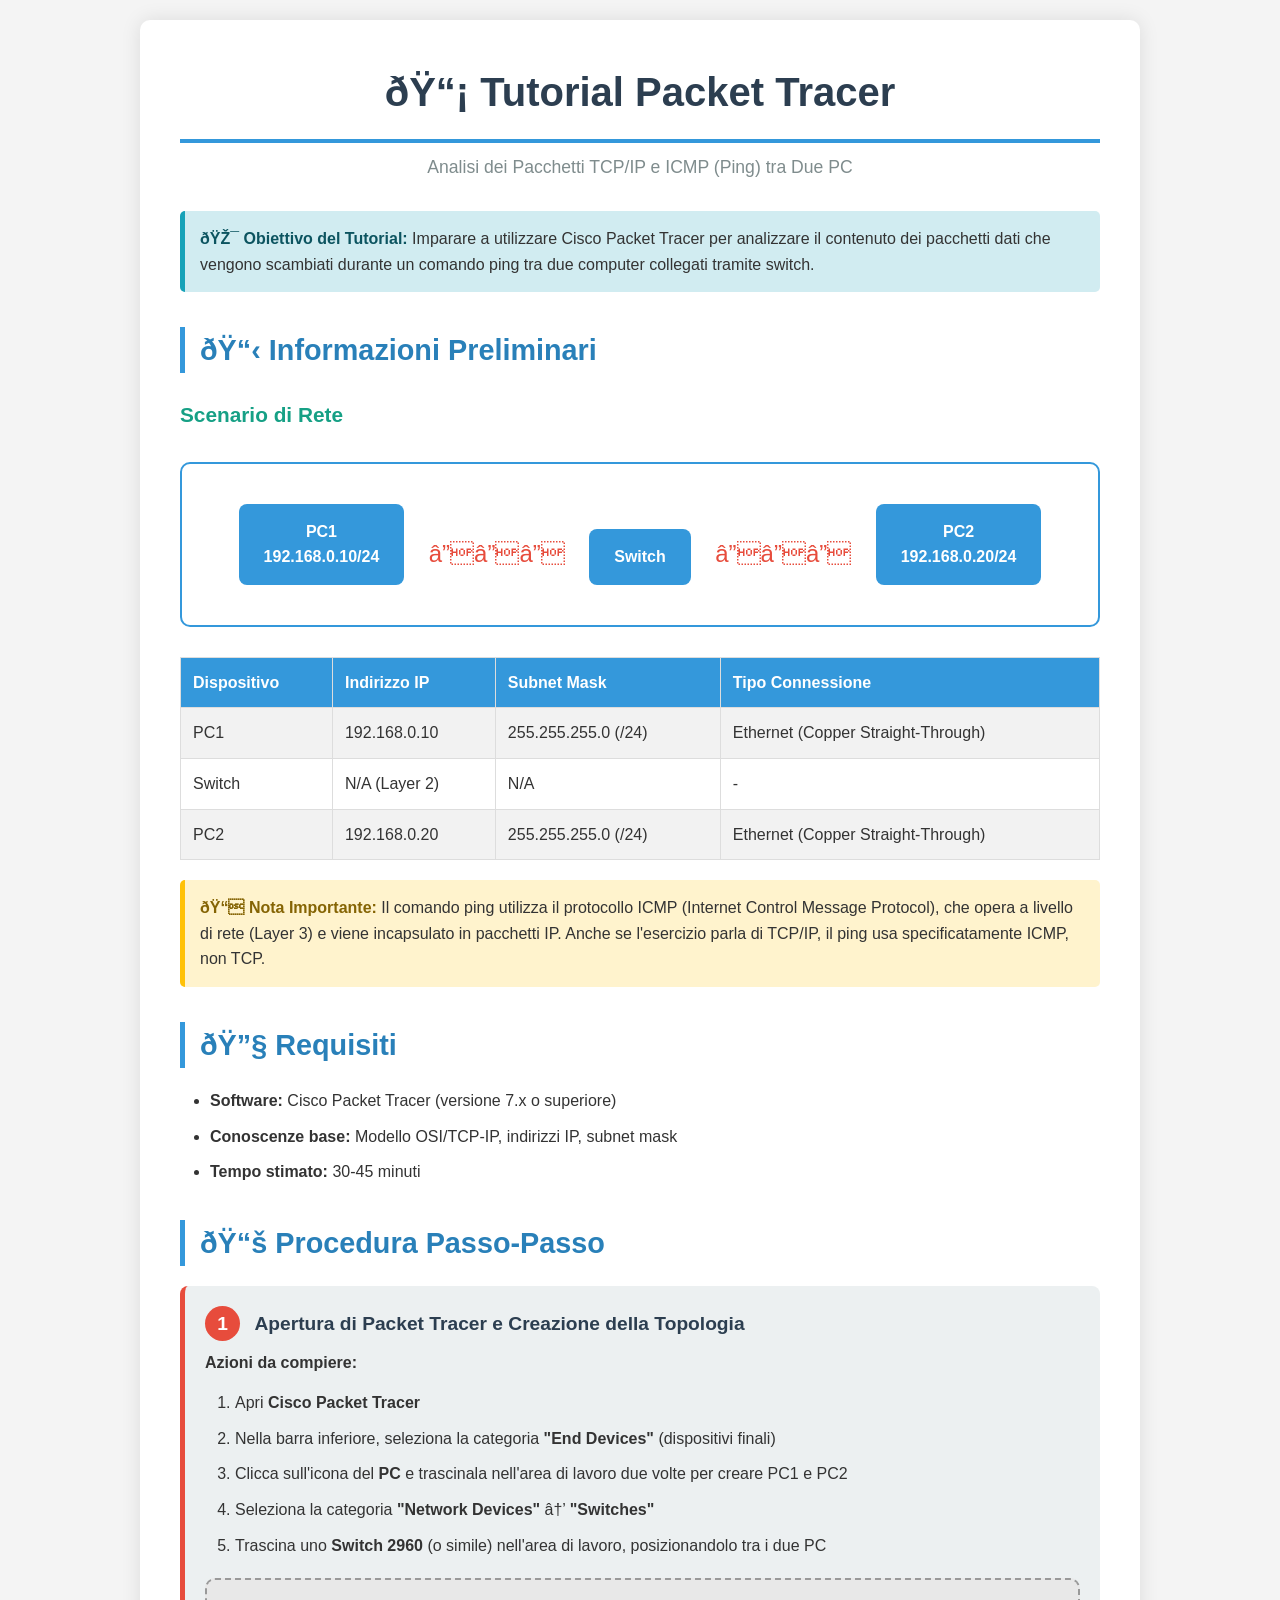
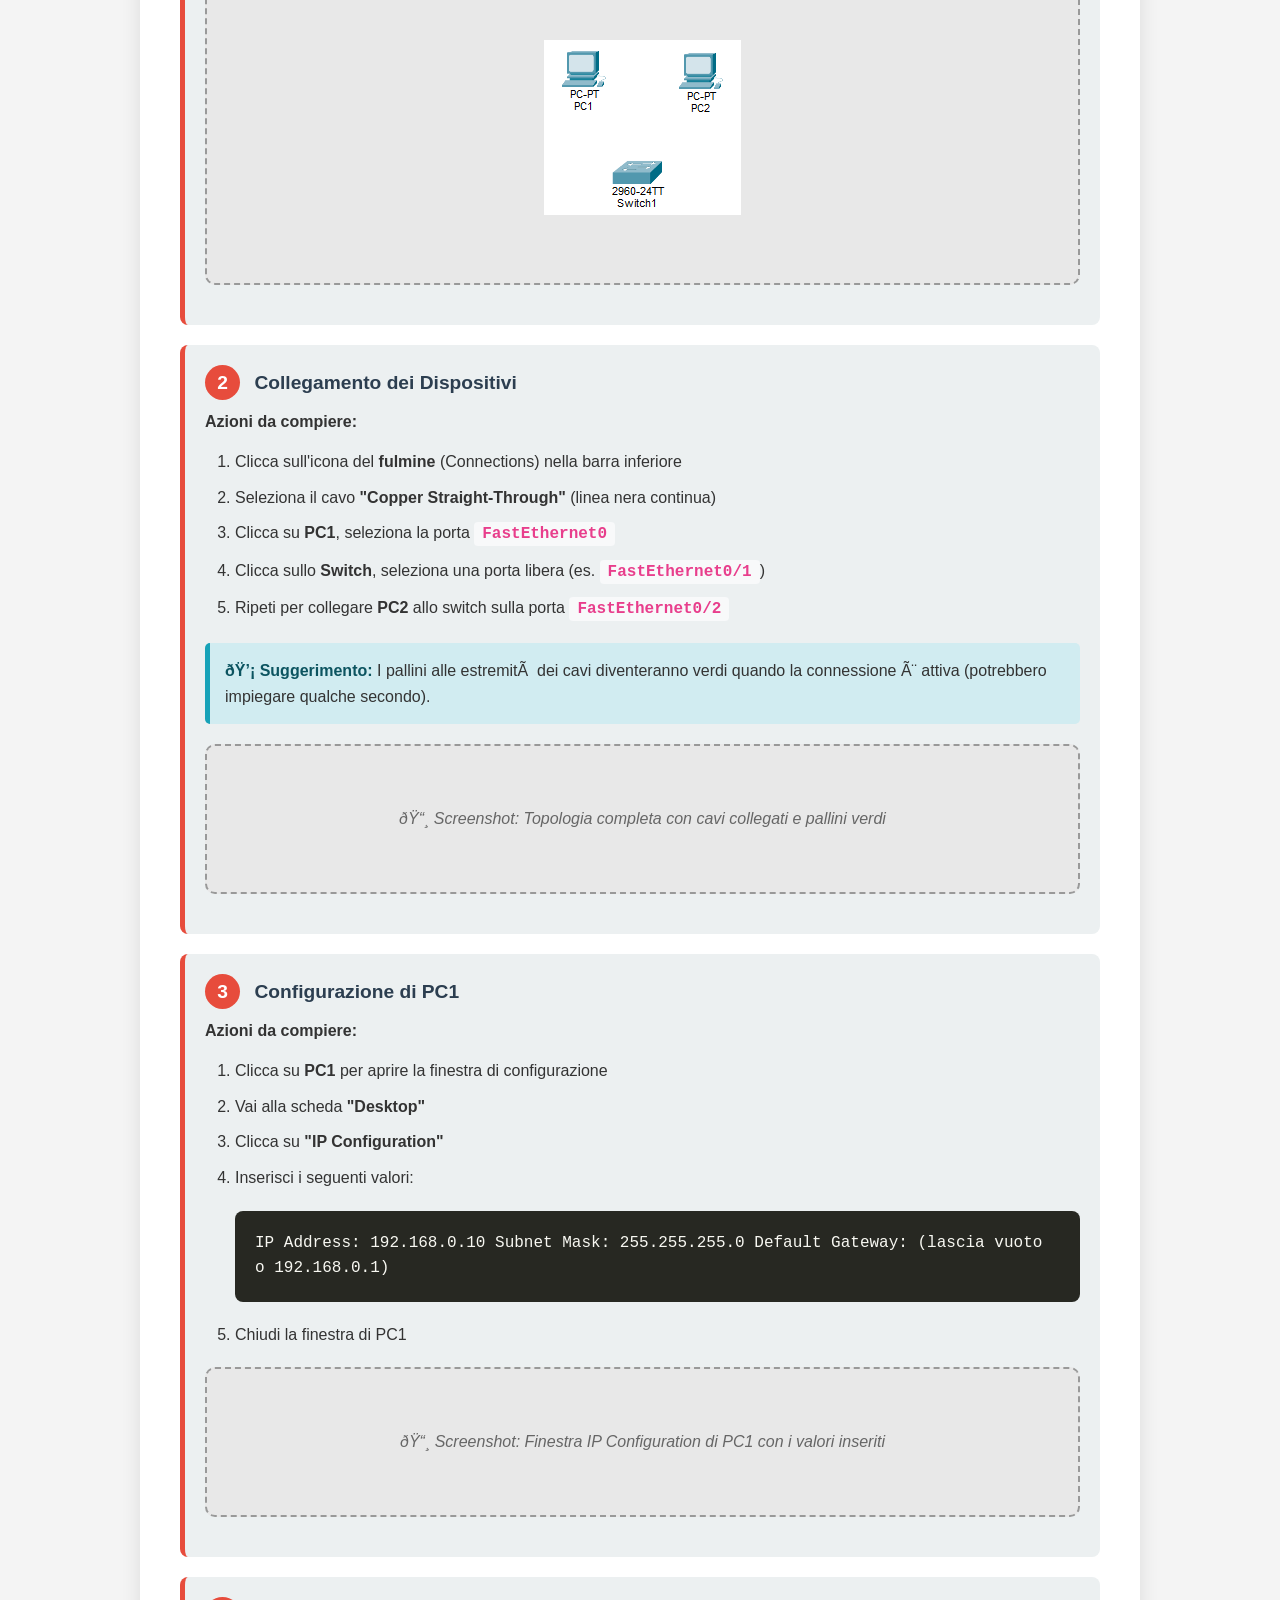
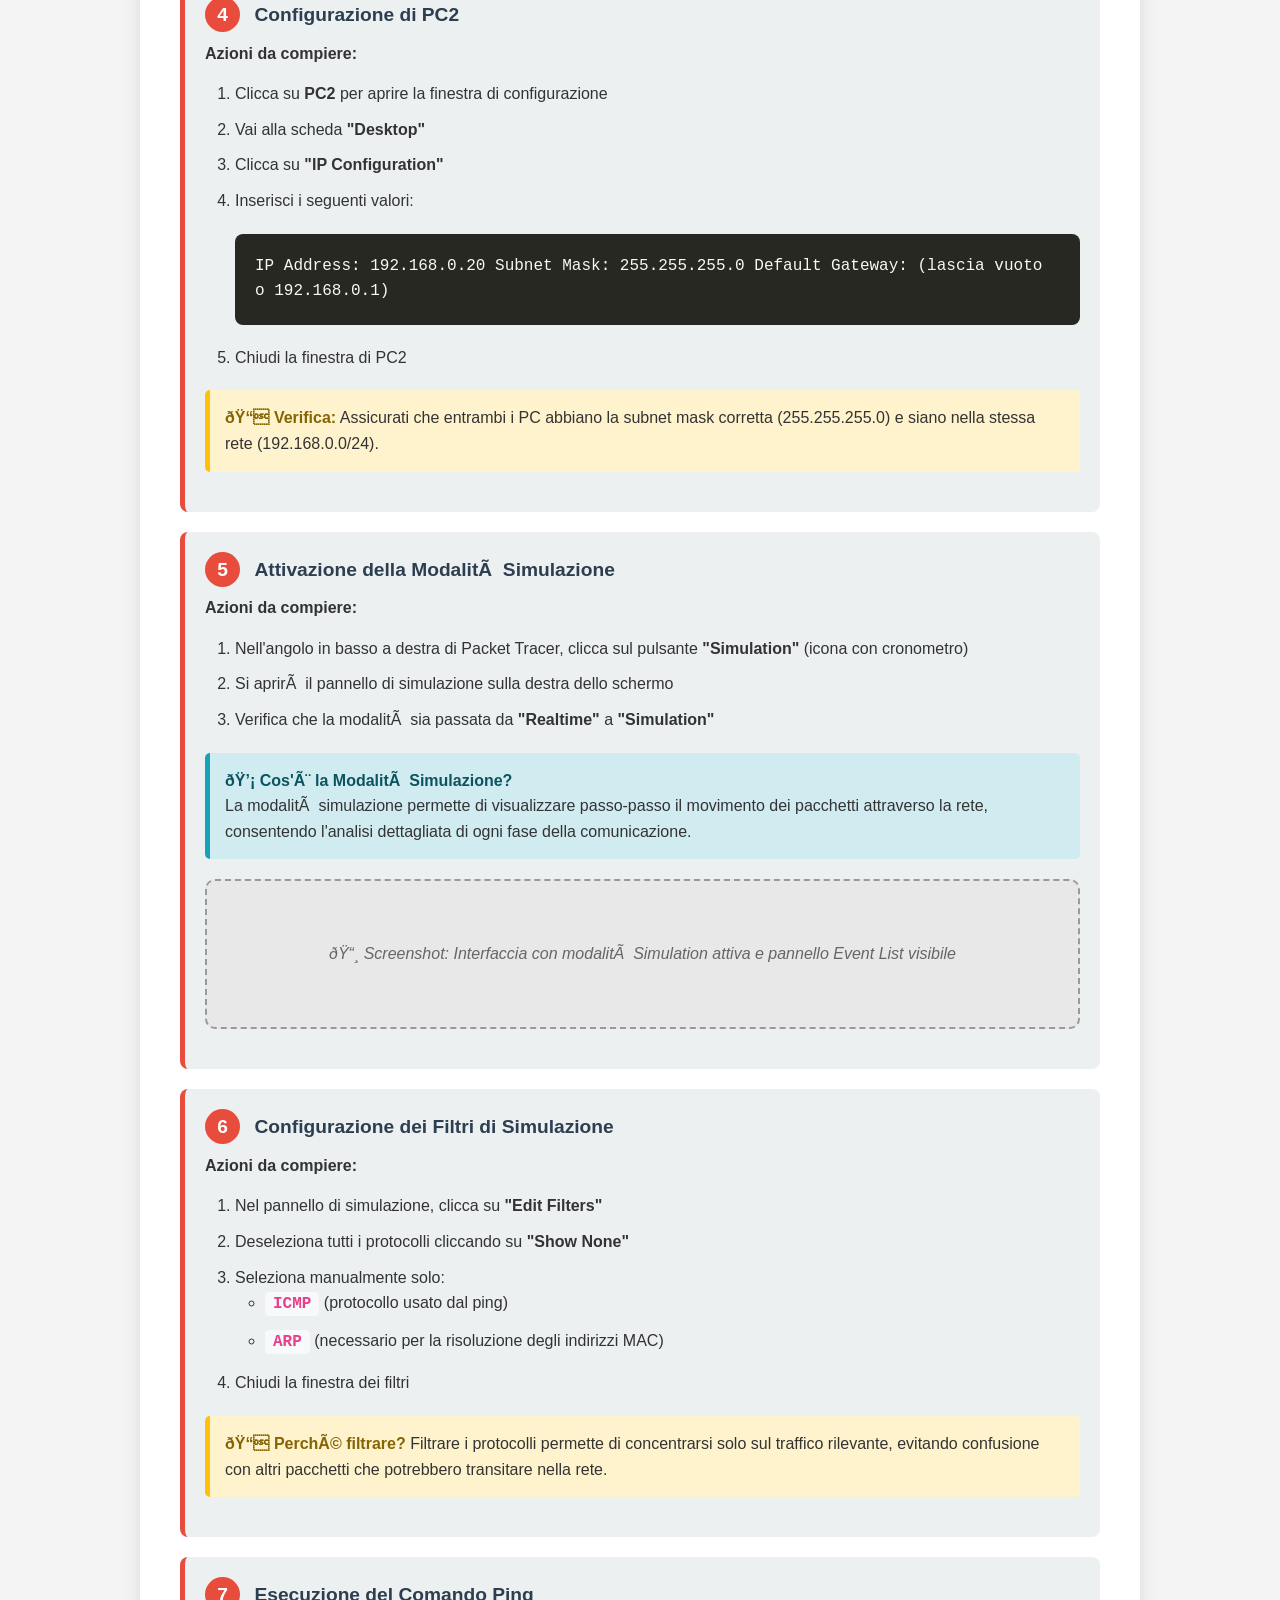
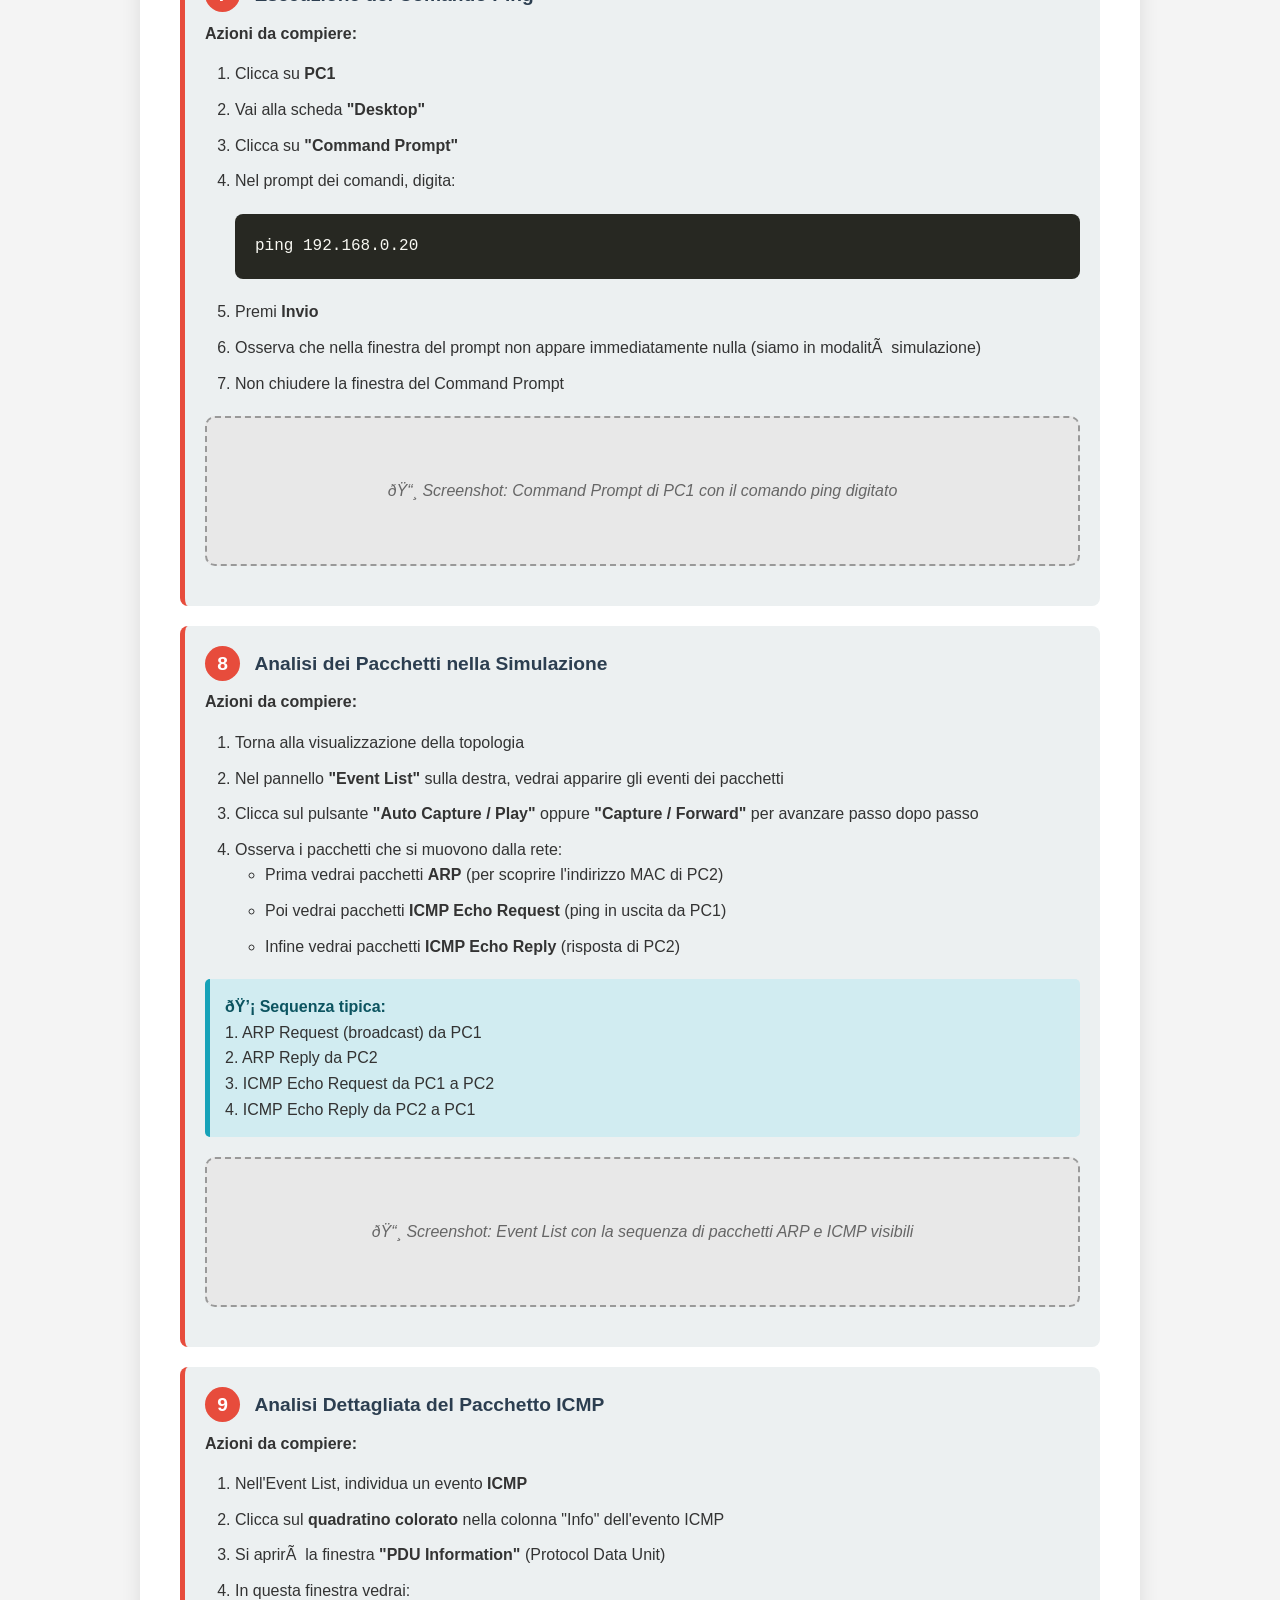
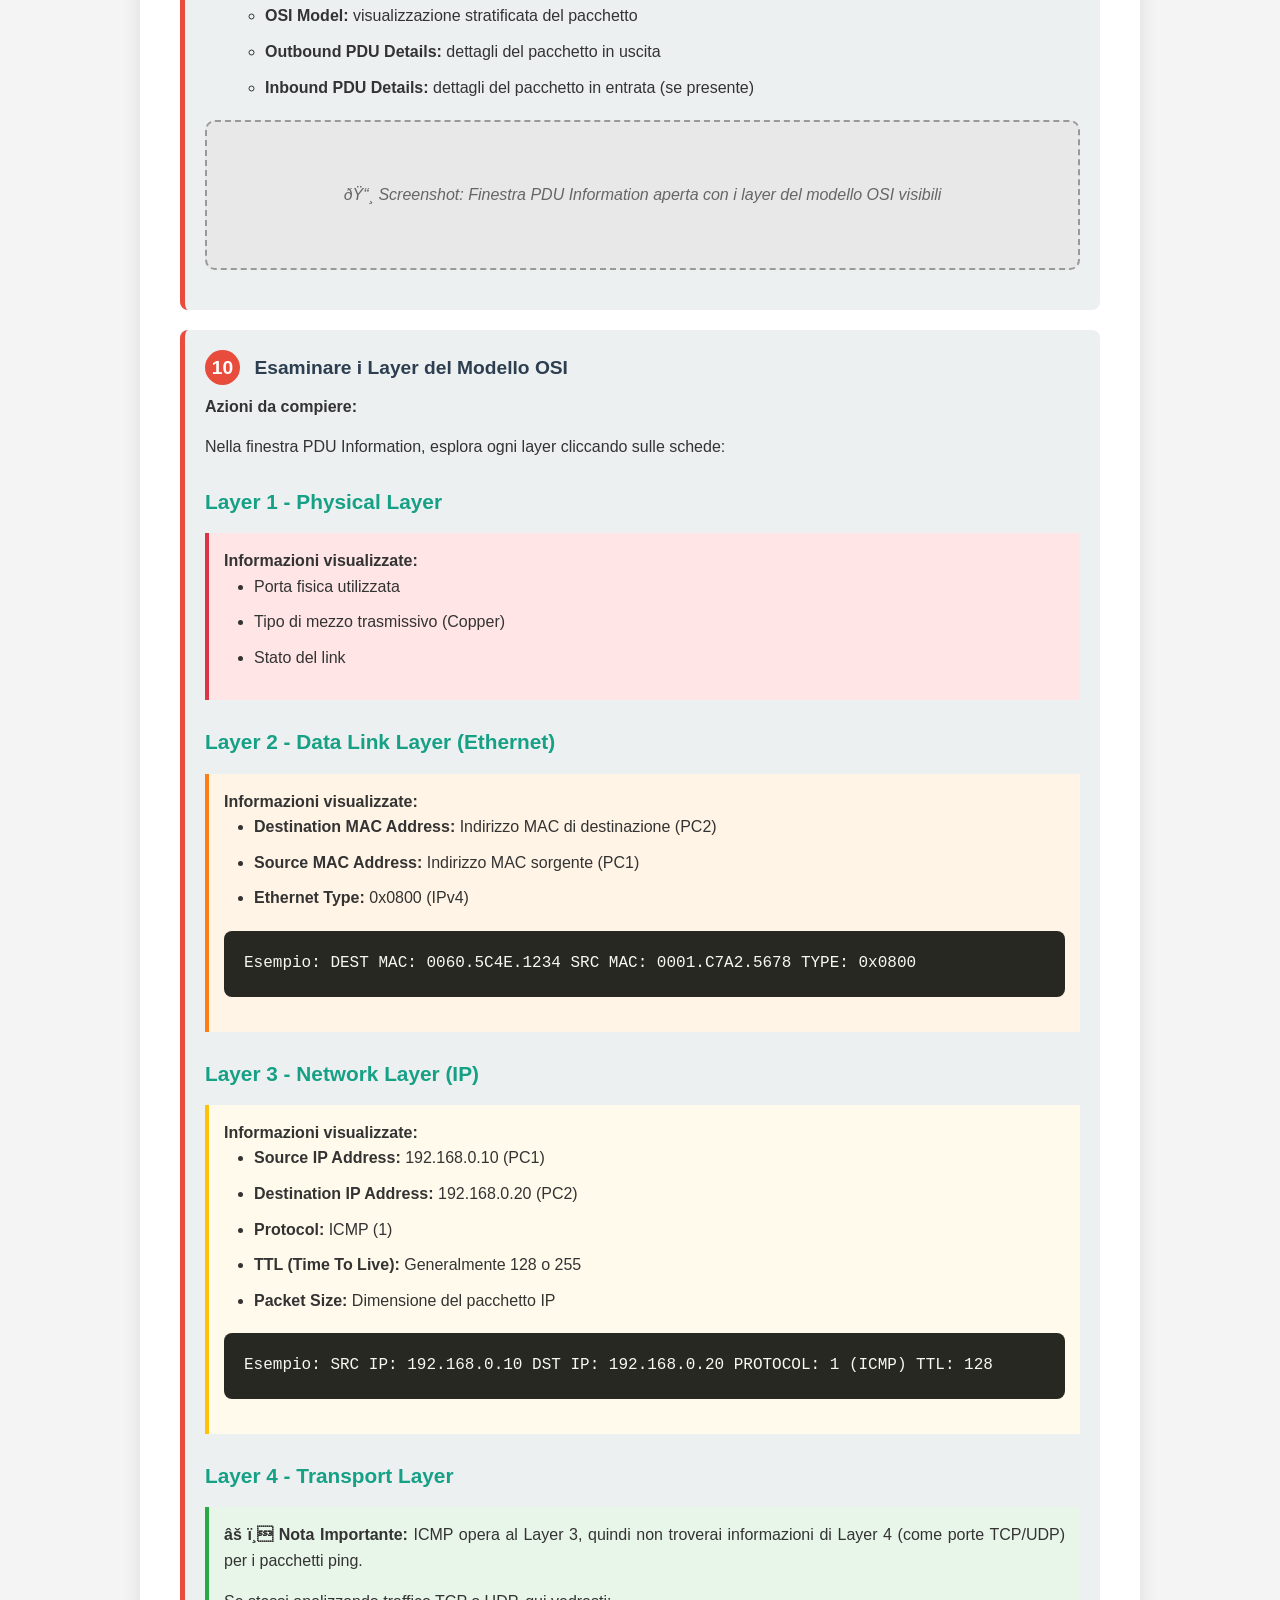
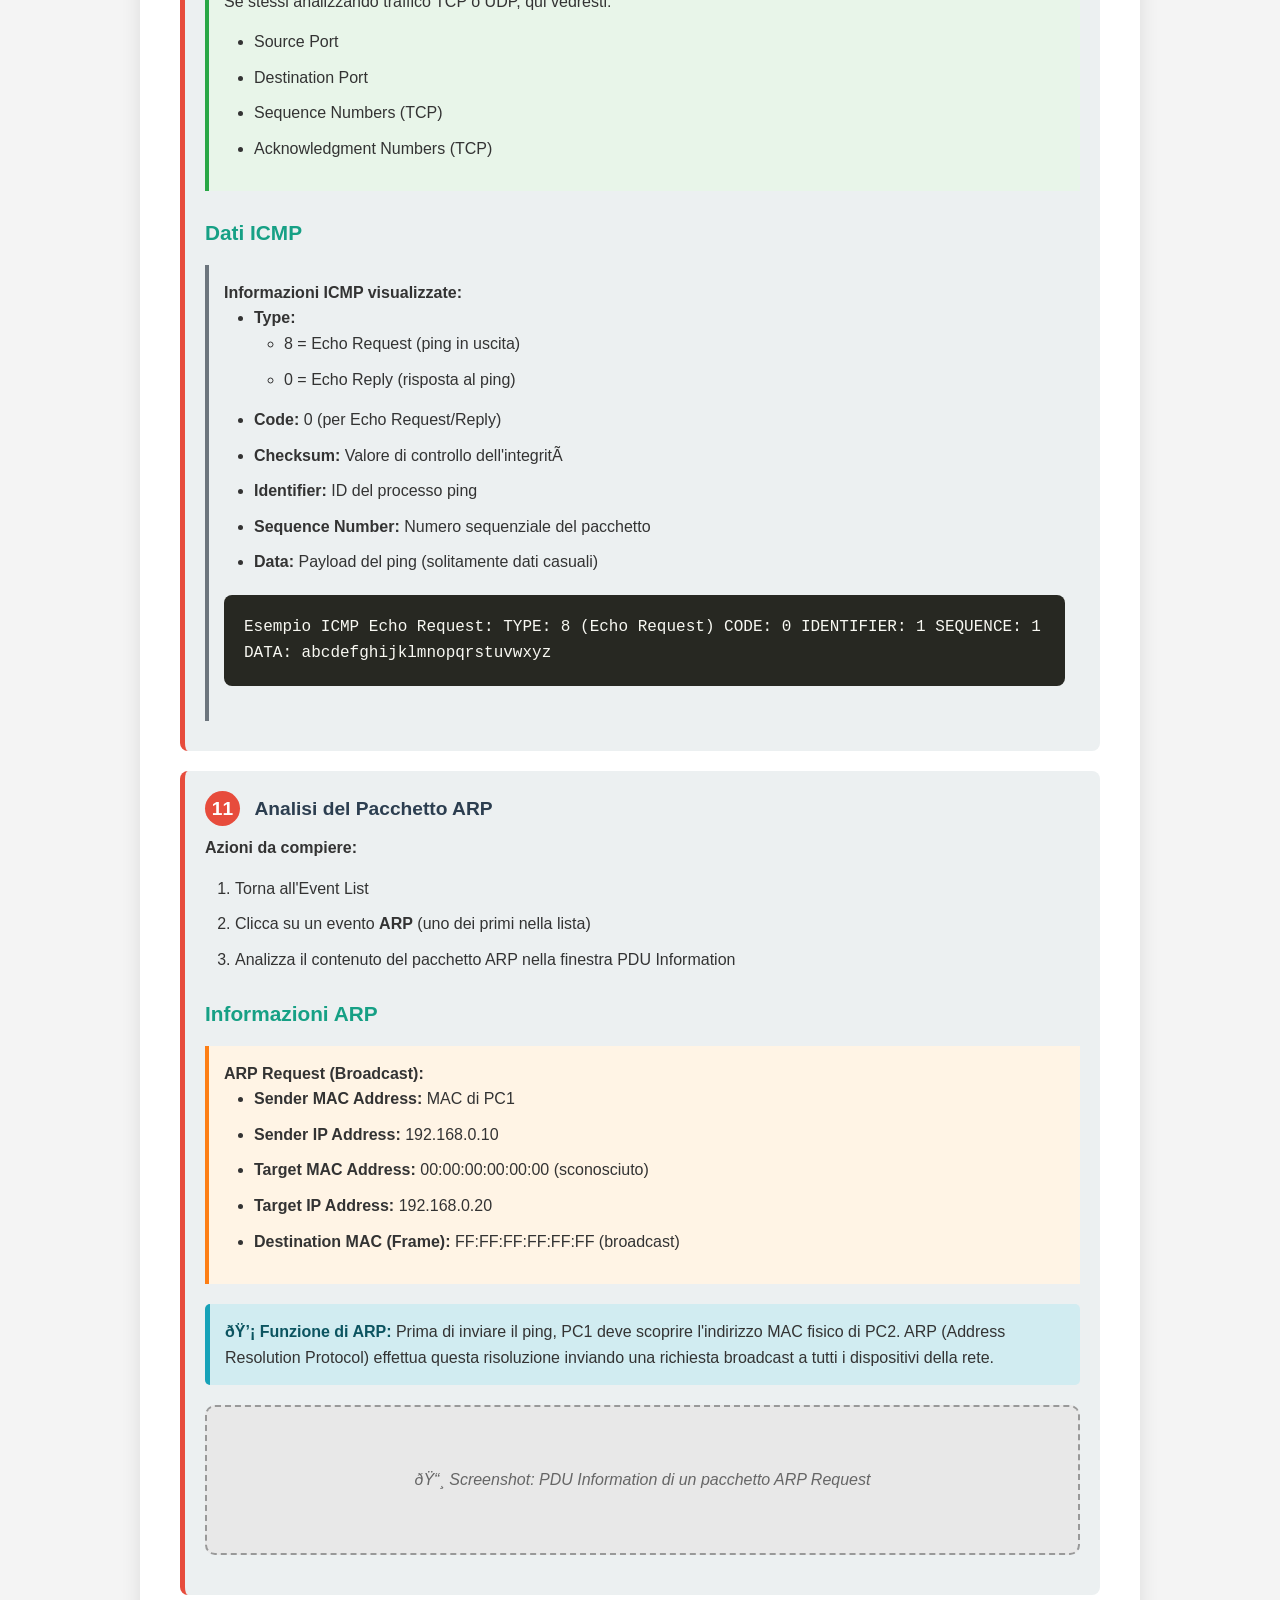
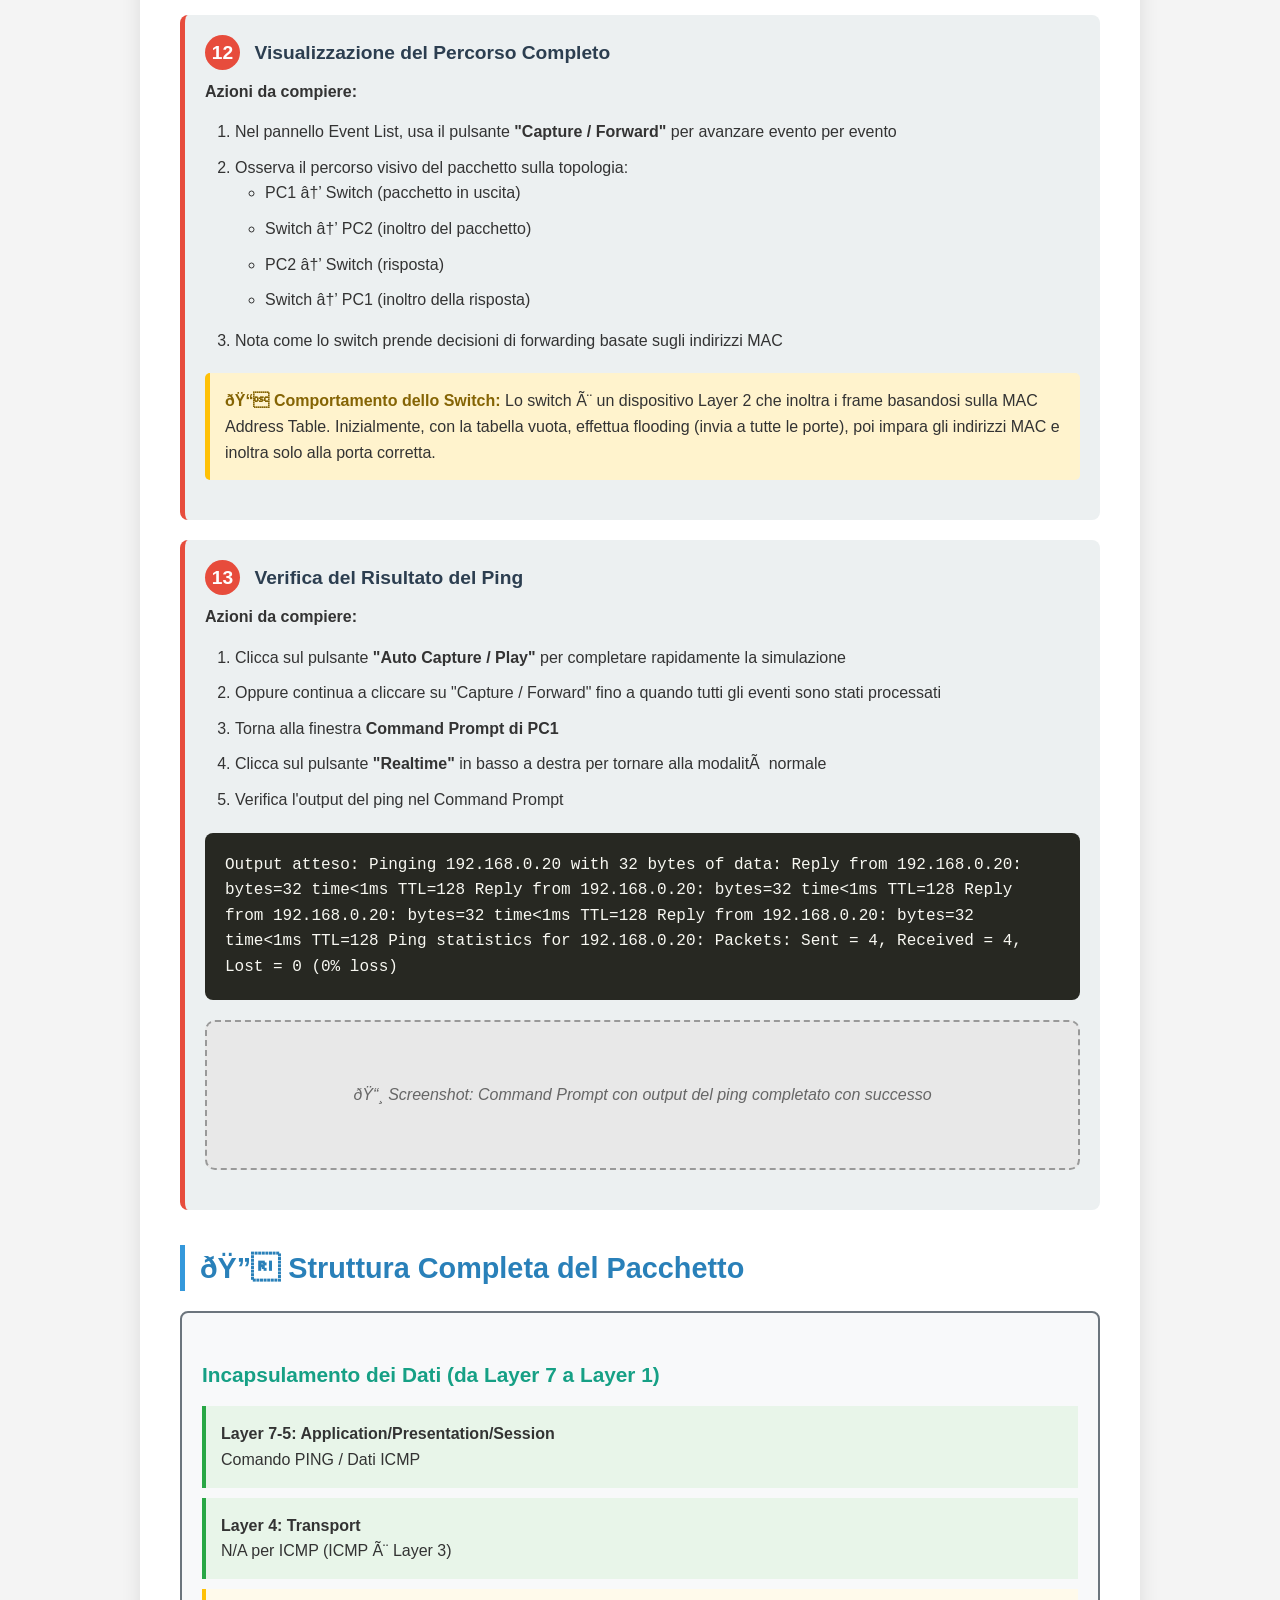
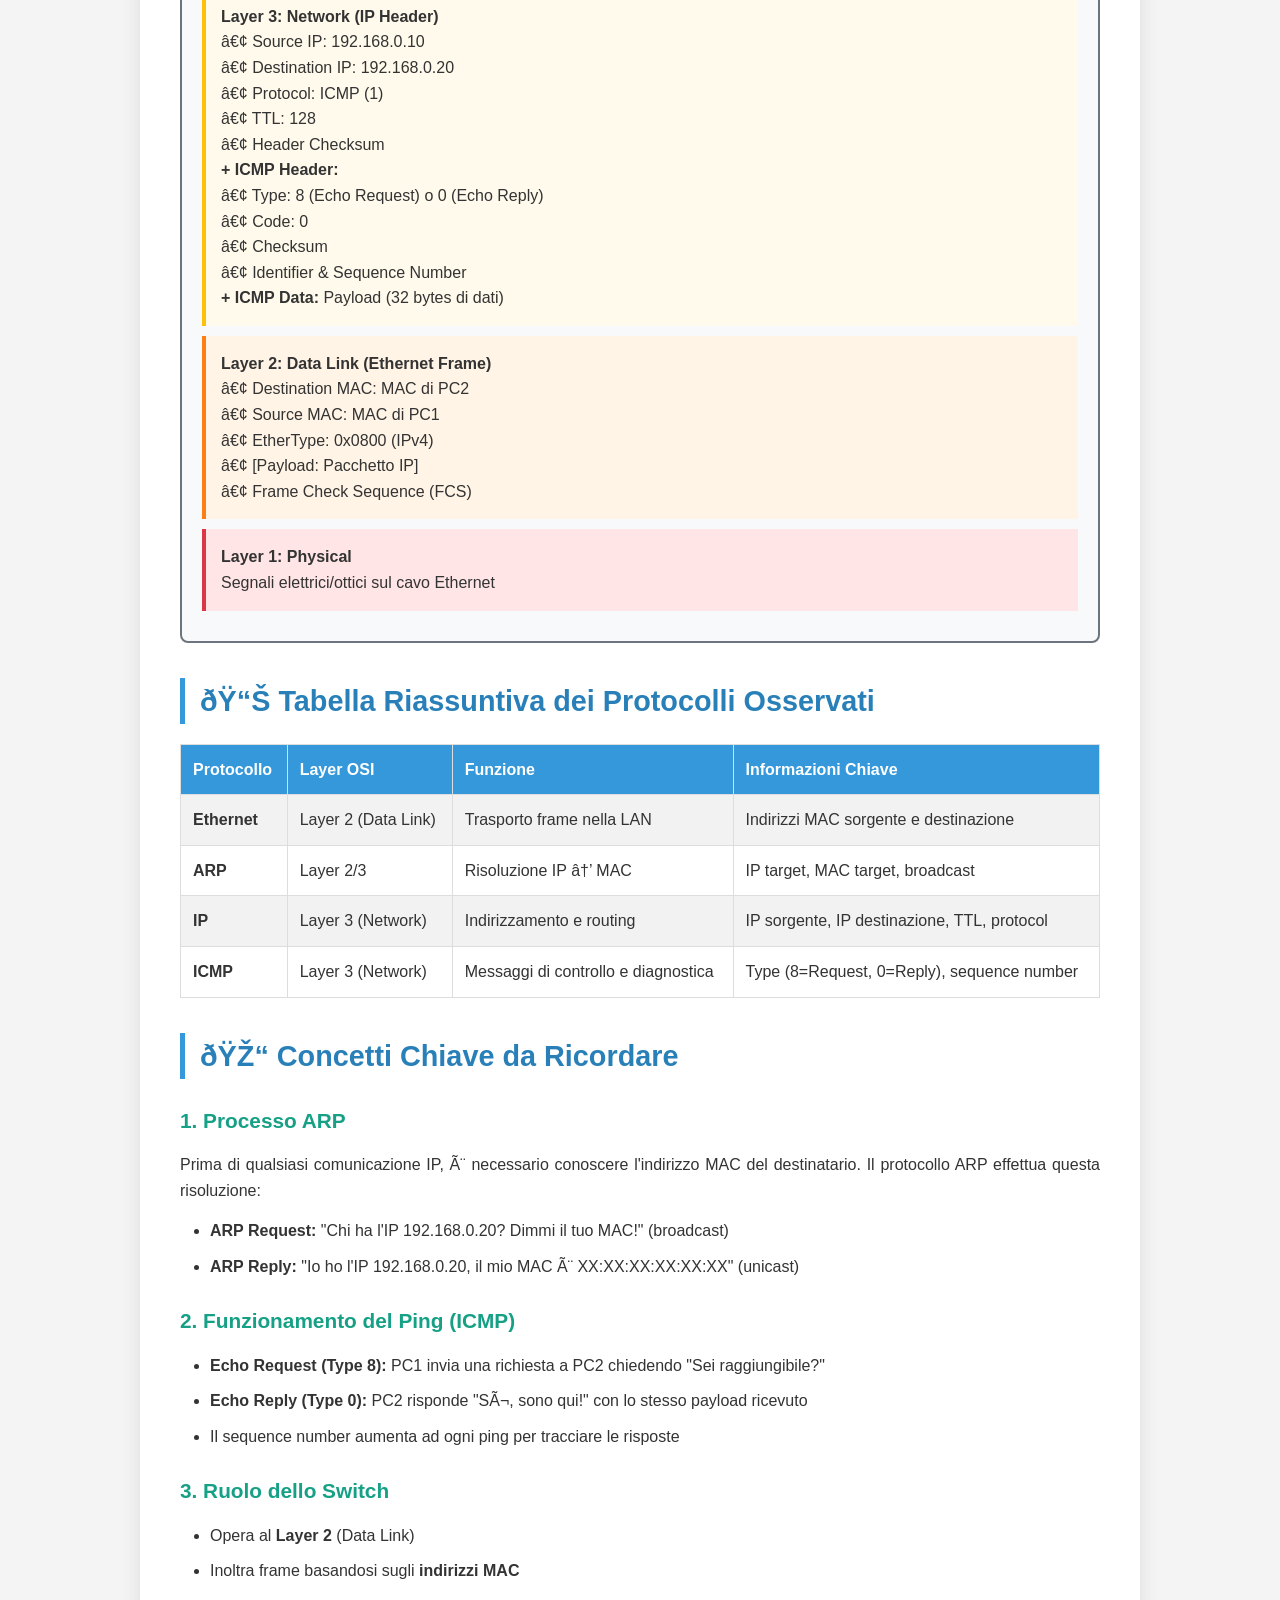
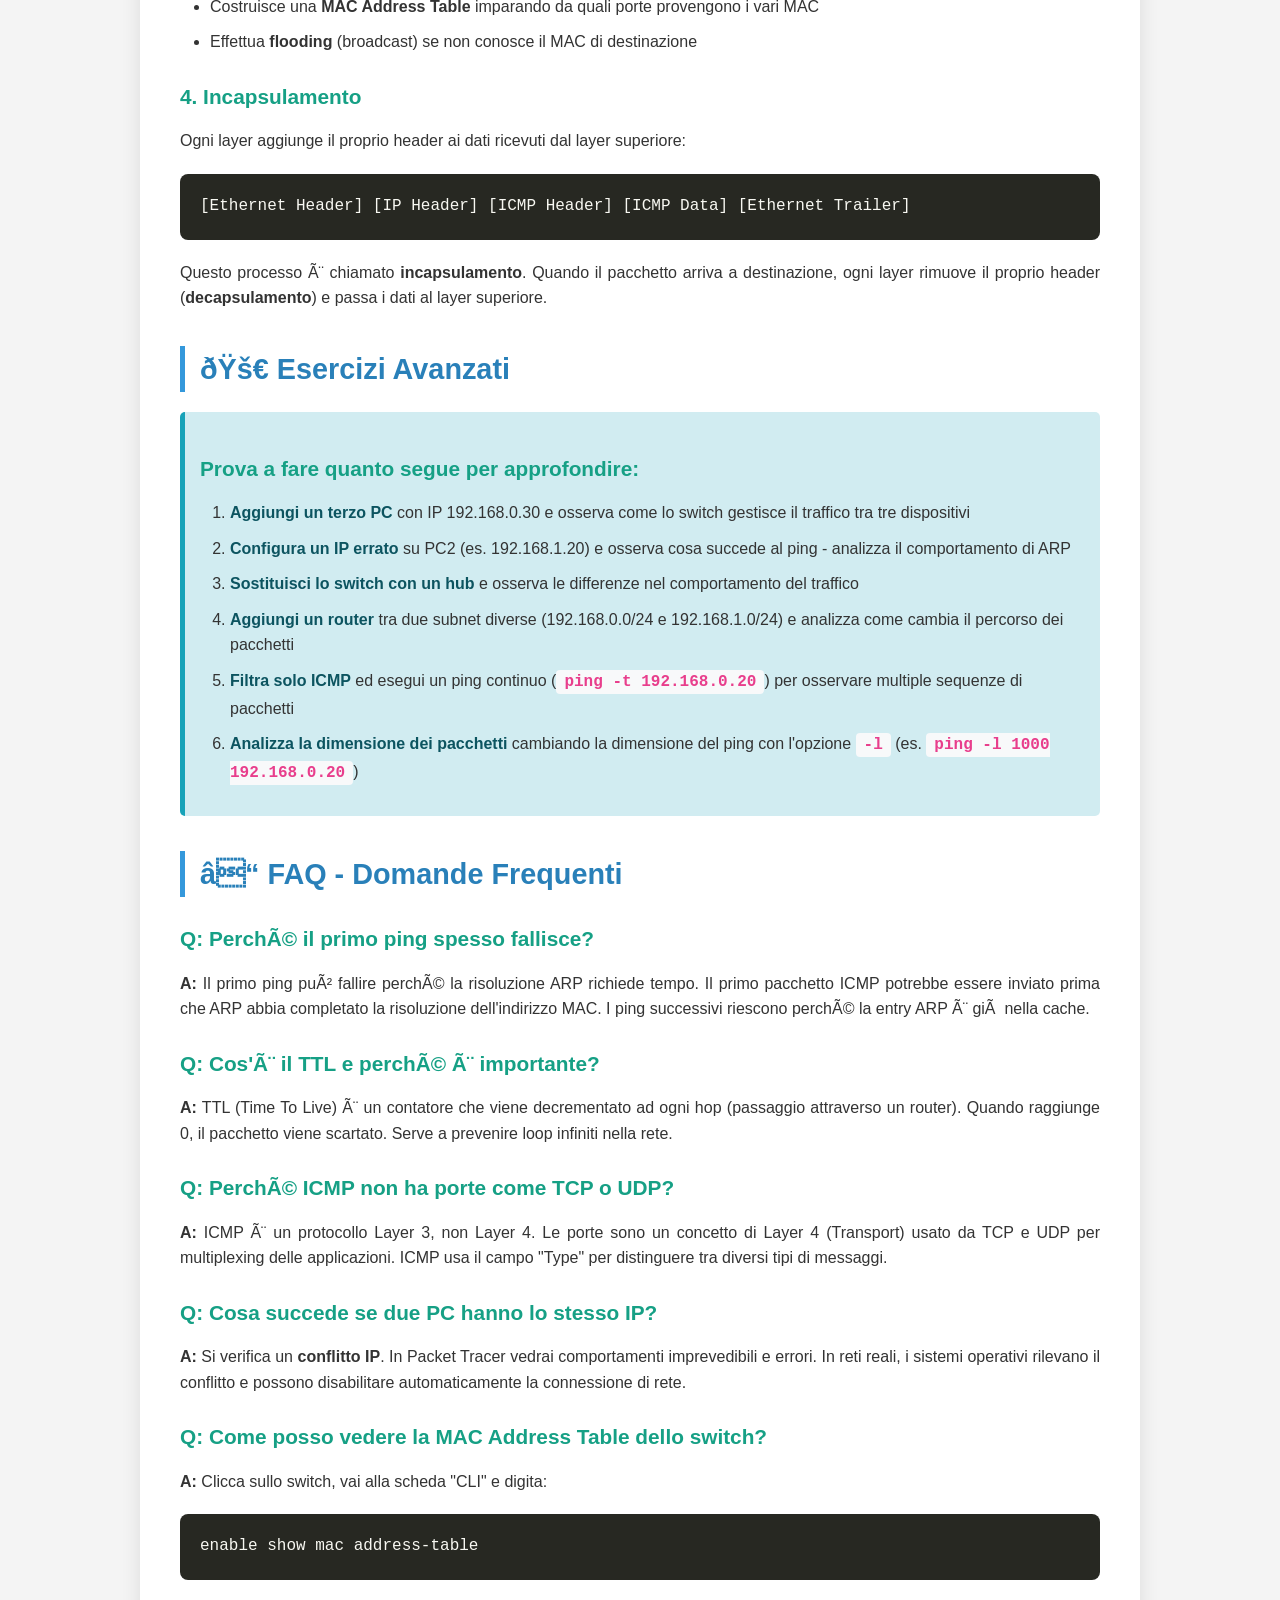
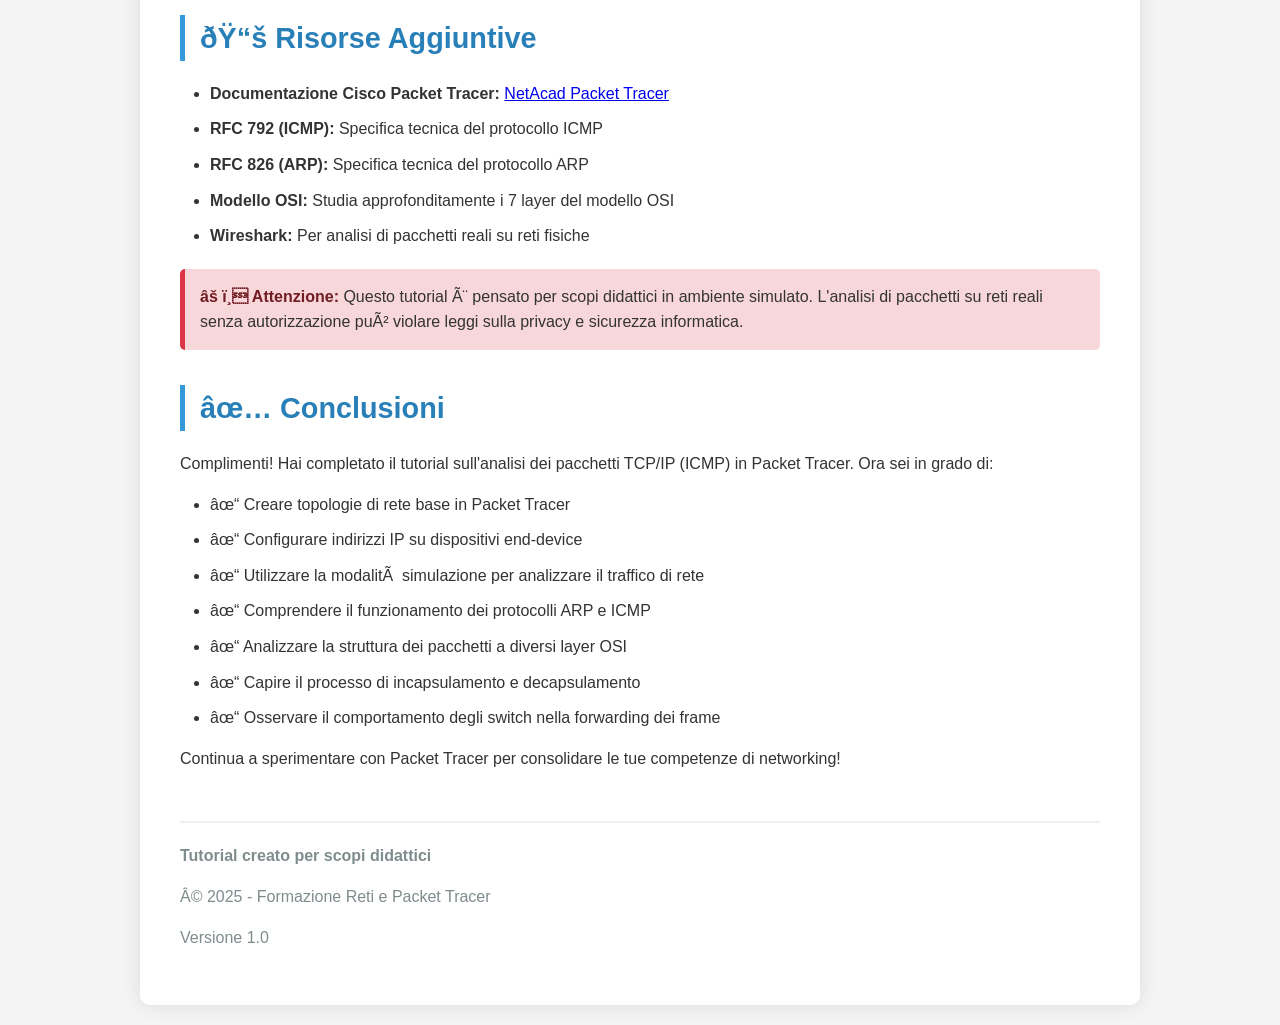
==== tutorial_packet_tracer.html @ cdf5596d "Aggiungere l'immagine di packet tracer nel tutoria -aggiuno 2 pc e switch -fatto screenshot del mate" ====
<!DOCTYPE html>
<html lang="it">
<head>
    <meta charset="UTF-8">
    <meta name="viewport" content="width=device-width, initial-scale=1.0">
    <link rel="stylesheet" href="style.css">
    <title>Document</title>
</head>
<body>
     <div class="container">
        <h1>ðŸ“¡ Tutorial Packet Tracer</h1>
        <p class="subtitle">Analisi dei Pacchetti TCP/IP e ICMP (Ping) tra Due PC</p>
        
        <div class="info-box">
            <strong>ðŸŽ¯ Obiettivo del Tutorial:</strong> Imparare a utilizzare Cisco Packet Tracer per analizzare il contenuto dei pacchetti dati che vengono scambiati durante un comando ping tra due computer collegati tramite switch.
        </div>

        <h2>ðŸ“‹ Informazioni Preliminari</h2>
        
        <h3>Scenario di Rete</h3>
        <div class="topology-diagram">
            <div class="device">PC1<br>192.168.0.10/24</div>
            <span class="connection">â”â”â”</span>
            <div class="device">Switch</div>
            <span class="connection">â”â”â”</span>
            <div class="device">PC2<br>192.168.0.20/24</div>
        </div>

        <table>
            <tr>
                <th>Dispositivo</th>
                <th>Indirizzo IP</th>
                <th>Subnet Mask</th>
                <th>Tipo Connessione</th>
            </tr>
            <tr>
                <td>PC1</td>
                <td>192.168.0.10</td>
                <td>255.255.255.0 (/24)</td>
                <td>Ethernet (Copper Straight-Through)</td>
            </tr>
            <tr>
                <td>Switch</td>
                <td>N/A (Layer 2)</td>
                <td>N/A</td>
                <td>-</td>
            </tr>
            <tr>
                <td>PC2</td>
                <td>192.168.0.20</td>
                <td>255.255.255.0 (/24)</td>
                <td>Ethernet (Copper Straight-Through)</td>
            </tr>
        </table>

        <div class="note">
            <strong>ðŸ“ Nota Importante:</strong> Il comando ping utilizza il protocollo ICMP (Internet Control Message Protocol), che opera a livello di rete (Layer 3) e viene incapsulato in pacchetti IP. Anche se l'esercizio parla di TCP/IP, il ping usa specificatamente ICMP, non TCP.
        </div>

        <h2>ðŸ”§ Requisiti</h2>
        <ul>
            <li><strong>Software:</strong> Cisco Packet Tracer (versione 7.x o superiore)</li>
            <li><strong>Conoscenze base:</strong> Modello OSI/TCP-IP, indirizzi IP, subnet mask</li>
            <li><strong>Tempo stimato:</strong> 30-45 minuti</li>
        </ul>

        <h2>ðŸ“š Procedura Passo-Passo</h2>

        <!-- PASSO 1 -->
        <div class="step">
            <div>
                <span class="step-number">1</span>
                <span class="step-title">Apertura di Packet Tracer e Creazione della Topologia</span>
            </div>
            <p><strong>Azioni da compiere:</strong></p>
            <ol>
                <li>Apri <strong>Cisco Packet Tracer</strong></li>
                <li>Nella barra inferiore, seleziona la categoria <strong>"End Devices"</strong> (dispositivi finali)</li>
                <li>Clicca sull'icona del <strong>PC</strong> e trascinala nell'area di lavoro due volte per creare PC1 e PC2</li>
                <li>Seleziona la categoria <strong>"Network Devices"</strong> â†’ <strong>"Switches"</strong></li>
                <li>Trascina uno <strong>Switch 2960</strong> (o simile) nell'area di lavoro, posizionandolo tra i due PC</li>
            </ol>
            
            <div class="screenshot-placeholder">
                <img src="Creazione topologia di rete.png" alt="Topologia di rete con 2 pc e un switch">
            </div>
        </div>

        <!-- PASSO 2 -->
        <div class="step">
            <div>
                <span class="step-number">2</span>
                <span class="step-title">Collegamento dei Dispositivi</span>
            </div>
            <p><strong>Azioni da compiere:</strong></p>
            <ol>
                <li>Clicca sull'icona del <strong>fulmine</strong> (Connections) nella barra inferiore</li>
                <li>Seleziona il cavo <strong>"Copper Straight-Through"</strong> (linea nera continua)</li>
                <li>Clicca su <strong>PC1</strong>, seleziona la porta <code>FastEthernet0</code></li>
                <li>Clicca sullo <strong>Switch</strong>, seleziona una porta libera (es. <code>FastEthernet0/1</code>)</li>
                <li>Ripeti per collegare <strong>PC2</strong> allo switch sulla porta <code>FastEthernet0/2</code></li>
            </ol>
            
            <div class="info-box">
                <strong>ðŸ’¡ Suggerimento:</strong> I pallini alle estremitÃ  dei cavi diventeranno verdi quando la connessione Ã¨ attiva (potrebbero impiegare qualche secondo).
            </div>
            
            <div class="screenshot-placeholder">
                ðŸ“¸ Screenshot: Topologia completa con cavi collegati e pallini verdi
            </div>
        </div>

        <!-- PASSO 3 -->
        <div class="step">
            <div>
                <span class="step-number">3</span>
                <span class="step-title">Configurazione di PC1</span>
            </div>
            <p><strong>Azioni da compiere:</strong></p>
            <ol>
                <li>Clicca su <strong>PC1</strong> per aprire la finestra di configurazione</li>
                <li>Vai alla scheda <strong>"Desktop"</strong></li>
                <li>Clicca su <strong>"IP Configuration"</strong></li>
                <li>Inserisci i seguenti valori:
                    <div class="code-block">
IP Address: 192.168.0.10
Subnet Mask: 255.255.255.0
Default Gateway: (lascia vuoto o 192.168.0.1)
                    </div>
                </li>
                <li>Chiudi la finestra di PC1</li>
            </ol>
            
            <div class="screenshot-placeholder">
                ðŸ“¸ Screenshot: Finestra IP Configuration di PC1 con i valori inseriti
            </div>
        </div>

        <!-- PASSO 4 -->
        <div class="step">
            <div>
                <span class="step-number">4</span>
                <span class="step-title">Configurazione di PC2</span>
            </div>
            <p><strong>Azioni da compiere:</strong></p>
            <ol>
                <li>Clicca su <strong>PC2</strong> per aprire la finestra di configurazione</li>
                <li>Vai alla scheda <strong>"Desktop"</strong></li>
                <li>Clicca su <strong>"IP Configuration"</strong></li>
                <li>Inserisci i seguenti valori:
                    <div class="code-block">
IP Address: 192.168.0.20
Subnet Mask: 255.255.255.0
Default Gateway: (lascia vuoto o 192.168.0.1)
                    </div>
                </li>
                <li>Chiudi la finestra di PC2</li>
            </ol>
            
            <div class="note">
                <strong>ðŸ“ Verifica:</strong> Assicurati che entrambi i PC abbiano la subnet mask corretta (255.255.255.0) e siano nella stessa rete (192.168.0.0/24).
            </div>
        </div>

        <!-- PASSO 5 -->
        <div class="step">
            <div>
                <span class="step-number">5</span>
                <span class="step-title">Attivazione della ModalitÃ  Simulazione</span>
            </div>
            <p><strong>Azioni da compiere:</strong></p>
            <ol>
                <li>Nell'angolo in basso a destra di Packet Tracer, clicca sul pulsante <strong>"Simulation"</strong> (icona con cronometro)</li>
                <li>Si aprirÃ  il pannello di simulazione sulla destra dello schermo</li>
                <li>Verifica che la modalitÃ  sia passata da <strong>"Realtime"</strong> a <strong>"Simulation"</strong></li>
            </ol>
            
            <div class="info-box">
                <strong>ðŸ’¡ Cos'Ã¨ la ModalitÃ  Simulazione?</strong><br>
                La modalitÃ  simulazione permette di visualizzare passo-passo il movimento dei pacchetti attraverso la rete, consentendo l'analisi dettagliata di ogni fase della comunicazione.
            </div>
            
            <div class="screenshot-placeholder">
                ðŸ“¸ Screenshot: Interfaccia con modalitÃ  Simulation attiva e pannello Event List visibile
            </div>
        </div>

        <!-- PASSO 6 -->
        <div class="step">
            <div>
                <span class="step-number">6</span>
                <span class="step-title">Configurazione dei Filtri di Simulazione</span>
            </div>
            <p><strong>Azioni da compiere:</strong></p>
            <ol>
                <li>Nel pannello di simulazione, clicca su <strong>"Edit Filters"</strong></li>
                <li>Deseleziona tutti i protocolli cliccando su <strong>"Show None"</strong></li>
                <li>Seleziona manualmente solo:
                    <ul>
                        <li><code>ICMP</code> (protocollo usato dal ping)</li>
                        <li><code>ARP</code> (necessario per la risoluzione degli indirizzi MAC)</li>
                    </ul>
                </li>
                <li>Chiudi la finestra dei filtri</li>
            </ol>
            
            <div class="note">
                <strong>ðŸ“ PerchÃ© filtrare?</strong> Filtrare i protocolli permette di concentrarsi solo sul traffico rilevante, evitando confusione con altri pacchetti che potrebbero transitare nella rete.
            </div>
        </div>

        <!-- PASSO 7 -->
        <div class="step">
            <div>
                <span class="step-number">7</span>
                <span class="step-title">Esecuzione del Comando Ping</span>
            </div>
            <p><strong>Azioni da compiere:</strong></p>
            <ol>
                <li>Clicca su <strong>PC1</strong></li>
                <li>Vai alla scheda <strong>"Desktop"</strong></li>
                <li>Clicca su <strong>"Command Prompt"</strong></li>
                <li>Nel prompt dei comandi, digita:
                    <div class="code-block">
ping 192.168.0.20
                    </div>
                </li>
                <li>Premi <strong>Invio</strong></li>
                <li>Osserva che nella finestra del prompt non appare immediatamente nulla (siamo in modalitÃ  simulazione)</li>
                <li>Non chiudere la finestra del Command Prompt</li>
            </ol>
            
            <div class="screenshot-placeholder">
                ðŸ“¸ Screenshot: Command Prompt di PC1 con il comando ping digitato
            </div>
        </div>

        <!-- PASSO 8 -->
        <div class="step">
            <div>
                <span class="step-number">8</span>
                <span class="step-title">Analisi dei Pacchetti nella Simulazione</span>
            </div>
            <p><strong>Azioni da compiere:</strong></p>
            <ol>
                <li>Torna alla visualizzazione della topologia</li>
                <li>Nel pannello <strong>"Event List"</strong> sulla destra, vedrai apparire gli eventi dei pacchetti</li>
                <li>Clicca sul pulsante <strong>"Auto Capture / Play"</strong> oppure <strong>"Capture / Forward"</strong> per avanzare passo dopo passo</li>
                <li>Osserva i pacchetti che si muovono dalla rete:
                    <ul>
                        <li>Prima vedrai pacchetti <strong>ARP</strong> (per scoprire l'indirizzo MAC di PC2)</li>
                        <li>Poi vedrai pacchetti <strong>ICMP Echo Request</strong> (ping in uscita da PC1)</li>
                        <li>Infine vedrai pacchetti <strong>ICMP Echo Reply</strong> (risposta di PC2)</li>
                    </ul>
                </li>
            </ol>
            
            <div class="info-box">
                <strong>ðŸ’¡ Sequenza tipica:</strong><br>
                1. ARP Request (broadcast) da PC1<br>
                2. ARP Reply da PC2<br>
                3. ICMP Echo Request da PC1 a PC2<br>
                4. ICMP Echo Reply da PC2 a PC1
            </div>
            
            <div class="screenshot-placeholder">
                ðŸ“¸ Screenshot: Event List con la sequenza di pacchetti ARP e ICMP visibili
            </div>
        </div>

        <!-- PASSO 9 -->
        <div class="step">
            <div>
                <span class="step-number">9</span>
                <span class="step-title">Analisi Dettagliata del Pacchetto ICMP</span>
            </div>
            <p><strong>Azioni da compiere:</strong></p>
            <ol>
                <li>Nell'Event List, individua un evento <strong>ICMP</strong></li>
                <li>Clicca sul <strong>quadratino colorato</strong> nella colonna "Info" dell'evento ICMP</li>
                <li>Si aprirÃ  la finestra <strong>"PDU Information"</strong> (Protocol Data Unit)</li>
                <li>In questa finestra vedrai:
                    <ul>
                        <li><strong>OSI Model:</strong> visualizzazione stratificata del pacchetto</li>
                        <li><strong>Outbound PDU Details:</strong> dettagli del pacchetto in uscita</li>
                        <li><strong>Inbound PDU Details:</strong> dettagli del pacchetto in entrata (se presente)</li>
                    </ul>
                </li>
            </ol>
            
            <div class="screenshot-placeholder">
                ðŸ“¸ Screenshot: Finestra PDU Information aperta con i layer del modello OSI visibili
            </div>
        </div>

        <!-- PASSO 10 -->
        <div class="step">
            <div>
                <span class="step-number">10</span>
                <span class="step-title">Esaminare i Layer del Modello OSI</span>
            </div>
            <p><strong>Azioni da compiere:</strong></p>
            <p>Nella finestra PDU Information, esplora ogni layer cliccando sulle schede:</p>
            
            <h3>Layer 1 - Physical Layer</h3>
            <div class="layer layer-1">
                <strong>Informazioni visualizzate:</strong>
                <ul>
                    <li>Porta fisica utilizzata</li>
                    <li>Tipo di mezzo trasmissivo (Copper)</li>
                    <li>Stato del link</li>
                </ul>
            </div>

            <h3>Layer 2 - Data Link Layer (Ethernet)</h3>
            <div class="layer layer-2">
                <strong>Informazioni visualizzate:</strong>
                <ul>
                    <li><strong>Destination MAC Address:</strong> Indirizzo MAC di destinazione (PC2)</li>
                    <li><strong>Source MAC Address:</strong> Indirizzo MAC sorgente (PC1)</li>
                    <li><strong>Ethernet Type:</strong> 0x0800 (IPv4)</li>
                </ul>
                <div class="code-block">
Esempio:
DEST MAC: 0060.5C4E.1234
SRC MAC: 0001.C7A2.5678
TYPE: 0x0800
                </div>
            </div>

            <h3>Layer 3 - Network Layer (IP)</h3>
            <div class="layer layer-3">
                <strong>Informazioni visualizzate:</strong>
                <ul>
                    <li><strong>Source IP Address:</strong> 192.168.0.10 (PC1)</li>
                    <li><strong>Destination IP Address:</strong> 192.168.0.20 (PC2)</li>
                    <li><strong>Protocol:</strong> ICMP (1)</li>
                    <li><strong>TTL (Time To Live):</strong> Generalmente 128 o 255</li>
                    <li><strong>Packet Size:</strong> Dimensione del pacchetto IP</li>
                </ul>
                <div class="code-block">
Esempio:
SRC IP: 192.168.0.10
DST IP: 192.168.0.20
PROTOCOL: 1 (ICMP)
TTL: 128
                </div>
            </div>

            <h3>Layer 4 - Transport Layer</h3>
            <div class="layer layer-4">
                <p><strong>âš ï¸ Nota Importante:</strong> ICMP opera al Layer 3, quindi non troverai informazioni di Layer 4 (come porte TCP/UDP) per i pacchetti ping.</p>
                <p>Se stessi analizzando traffico TCP o UDP, qui vedresti:</p>
                <ul>
                    <li>Source Port</li>
                    <li>Destination Port</li>
                    <li>Sequence Numbers (TCP)</li>
                    <li>Acknowledgment Numbers (TCP)</li>
                </ul>
            </div>

            <h3>Dati ICMP</h3>
            <div class="layer">
                <strong>Informazioni ICMP visualizzate:</strong>
                <ul>
                    <li><strong>Type:</strong> 
                        <ul>
                            <li>8 = Echo Request (ping in uscita)</li>
                            <li>0 = Echo Reply (risposta al ping)</li>
                        </ul>
                    </li>
                    <li><strong>Code:</strong> 0 (per Echo Request/Reply)</li>
                    <li><strong>Checksum:</strong> Valore di controllo dell'integritÃ </li>
                    <li><strong>Identifier:</strong> ID del processo ping</li>
                    <li><strong>Sequence Number:</strong> Numero sequenziale del pacchetto</li>
                    <li><strong>Data:</strong> Payload del ping (solitamente dati casuali)</li>
                </ul>
                <div class="code-block">
Esempio ICMP Echo Request:
TYPE: 8 (Echo Request)
CODE: 0
IDENTIFIER: 1
SEQUENCE: 1
DATA: abcdefghijklmnopqrstuvwxyz
                </div>
            </div>
        </div>

        <!-- PASSO 11 -->
        <div class="step">
            <div>
                <span class="step-number">11</span>
                <span class="step-title">Analisi del Pacchetto ARP</span>
            </div>
            <p><strong>Azioni da compiere:</strong></p>
            <ol>
                <li>Torna all'Event List</li>
                <li>Clicca su un evento <strong>ARP</strong> (uno dei primi nella lista)</li>
                <li>Analizza il contenuto del pacchetto ARP nella finestra PDU Information</li>
            </ol>
            
            <h3>Informazioni ARP</h3>
            <div class="layer layer-2">
                <strong>ARP Request (Broadcast):</strong>
                <ul>
                    <li><strong>Sender MAC Address:</strong> MAC di PC1</li>
                    <li><strong>Sender IP Address:</strong> 192.168.0.10</li>
                    <li><strong>Target MAC Address:</strong> 00:00:00:00:00:00 (sconosciuto)</li>
                    <li><strong>Target IP Address:</strong> 192.168.0.20</li>
                    <li><strong>Destination MAC (Frame):</strong> FF:FF:FF:FF:FF:FF (broadcast)</li>
                </ul>
            </div>
            
            <div class="info-box">
                <strong>ðŸ’¡ Funzione di ARP:</strong> Prima di inviare il ping, PC1 deve scoprire l'indirizzo MAC fisico di PC2. ARP (Address Resolution Protocol) effettua questa risoluzione inviando una richiesta broadcast a tutti i dispositivi della rete.
            </div>
            
            <div class="screenshot-placeholder">
                ðŸ“¸ Screenshot: PDU Information di un pacchetto ARP Request
            </div>
        </div>

        <!-- PASSO 12 -->
        <div class="step">
            <div>
                <span class="step-number">12</span>
                <span class="step-title">Visualizzazione del Percorso Completo</span>
            </div>
            <p><strong>Azioni da compiere:</strong></p>
            <ol>
                <li>Nel pannello Event List, usa il pulsante <strong>"Capture / Forward"</strong> per avanzare evento per evento</li>
                <li>Osserva il percorso visivo del pacchetto sulla topologia:
                    <ul>
                        <li>PC1 â†’ Switch (pacchetto in uscita)</li>
                        <li>Switch â†’ PC2 (inoltro del pacchetto)</li>
                        <li>PC2 â†’ Switch (risposta)</li>
                        <li>Switch â†’ PC1 (inoltro della risposta)</li>
                    </ul>
                </li>
                <li>Nota come lo switch prende decisioni di forwarding basate sugli indirizzi MAC</li>
            </ol>
            
            <div class="note">
                <strong>ðŸ“ Comportamento dello Switch:</strong> Lo switch Ã¨ un dispositivo Layer 2 che inoltra i frame basandosi sulla MAC Address Table. Inizialmente, con la tabella vuota, effettua flooding (invia a tutte le porte), poi impara gli indirizzi MAC e inoltra solo alla porta corretta.
            </div>
        </div>

        <!-- PASSO 13 -->
        <div class="step">
            <div>
                <span class="step-number">13</span>
                <span class="step-title">Verifica del Risultato del Ping</span>
            </div>
            <p><strong>Azioni da compiere:</strong></p>
            <ol>
                <li>Clicca sul pulsante <strong>"Auto Capture / Play"</strong> per completare rapidamente la simulazione</li>
                <li>Oppure continua a cliccare su "Capture / Forward" fino a quando tutti gli eventi sono stati processati</li>
                <li>Torna alla finestra <strong>Command Prompt di PC1</strong></li>
                <li>Clicca sul pulsante <strong>"Realtime"</strong> in basso a destra per tornare alla modalitÃ  normale</li>
                <li>Verifica l'output del ping nel Command Prompt</li>
            </ol>
            
            <div class="code-block">
Output atteso:
Pinging 192.168.0.20 with 32 bytes of data:

Reply from 192.168.0.20: bytes=32 time<1ms TTL=128
Reply from 192.168.0.20: bytes=32 time<1ms TTL=128
Reply from 192.168.0.20: bytes=32 time<1ms TTL=128
Reply from 192.168.0.20: bytes=32 time<1ms TTL=128

Ping statistics for 192.168.0.20:
    Packets: Sent = 4, Received = 4, Lost = 0 (0% loss)
            </div>
            
            <div class="screenshot-placeholder">
                ðŸ“¸ Screenshot: Command Prompt con output del ping completato con successo
            </div>
        </div>

        <h2>ðŸ” Struttura Completa del Pacchetto</h2>
        
        <div class="packet-structure">
            <h3>Incapsulamento dei Dati (da Layer 7 a Layer 1)</h3>
            
            <div class="layer layer-4">
                <strong>Layer 7-5: Application/Presentation/Session</strong><br>
                Comando PING / Dati ICMP
            </div>
            
            <div class="layer layer-4">
                <strong>Layer 4: Transport</strong><br>
                N/A per ICMP (ICMP Ã¨ Layer 3)
            </div>
            
            <div class="layer layer-3">
                <strong>Layer 3: Network (IP Header)</strong><br>
                â€¢ Source IP: 192.168.0.10<br>
                â€¢ Destination IP: 192.168.0.20<br>
                â€¢ Protocol: ICMP (1)<br>
                â€¢ TTL: 128<br>
                â€¢ Header Checksum<br>
                <strong>+ ICMP Header:</strong><br>
                â€¢ Type: 8 (Echo Request) o 0 (Echo Reply)<br>
                â€¢ Code: 0<br>
                â€¢ Checksum<br>
                â€¢ Identifier & Sequence Number<br>
                <strong>+ ICMP Data:</strong> Payload (32 bytes di dati)
            </div>
            
            <div class="layer layer-2">
                <strong>Layer 2: Data Link (Ethernet Frame)</strong><br>
                â€¢ Destination MAC: MAC di PC2<br>
                â€¢ Source MAC: MAC di PC1<br>
                â€¢ EtherType: 0x0800 (IPv4)<br>
                â€¢ [Payload: Pacchetto IP]<br>
                â€¢ Frame Check Sequence (FCS)
            </div>
            
            <div class="layer layer-1">
                <strong>Layer 1: Physical</strong><br>
                Segnali elettrici/ottici sul cavo Ethernet
            </div>
        </div>

        <h2>ðŸ“Š Tabella Riassuntiva dei Protocolli Osservati</h2>
        
        <table>
            <tr>
                <th>Protocollo</th>
                <th>Layer OSI</th>
                <th>Funzione</th>
                <th>Informazioni Chiave</th>
            </tr>
            <tr>
                <td><strong>Ethernet</strong></td>
                <td>Layer 2 (Data Link)</td>
                <td>Trasporto frame nella LAN</td>
                <td>Indirizzi MAC sorgente e destinazione</td>
            </tr>
            <tr>
                <td><strong>ARP</strong></td>
                <td>Layer 2/3</td>
                <td>Risoluzione IP â†’ MAC</td>
                <td>IP target, MAC target, broadcast</td>
            </tr>
            <tr>
                <td><strong>IP</strong></td>
                <td>Layer 3 (Network)</td>
                <td>Indirizzamento e routing</td>
                <td>IP sorgente, IP destinazione, TTL, protocol</td>
            </tr>
            <tr>
                <td><strong>ICMP</strong></td>
                <td>Layer 3 (Network)</td>
                <td>Messaggi di controllo e diagnostica</td>
                <td>Type (8=Request, 0=Reply), sequence number</td>
            </tr>
        </table>

        <h2>ðŸŽ“ Concetti Chiave da Ricordare</h2>
        
        <h3>1. Processo ARP</h3>
        <p>Prima di qualsiasi comunicazione IP, Ã¨ necessario conoscere l'indirizzo MAC del destinatario. Il protocollo ARP effettua questa risoluzione:</p>
        <ul>
            <li><strong>ARP Request:</strong> "Chi ha l'IP 192.168.0.20? Dimmi il tuo MAC!" (broadcast)</li>
            <li><strong>ARP Reply:</strong> "Io ho l'IP 192.168.0.20, il mio MAC Ã¨ XX:XX:XX:XX:XX:XX" (unicast)</li>
        </ul>

        <h3>2. Funzionamento del Ping (ICMP)</h3>
        <ul>
            <li><strong>Echo Request (Type 8):</strong> PC1 invia una richiesta a PC2 chiedendo "Sei raggiungibile?"</li>
            <li><strong>Echo Reply (Type 0):</strong> PC2 risponde "SÃ¬, sono qui!" con lo stesso payload ricevuto</li>
            <li>Il sequence number aumenta ad ogni ping per tracciare le risposte</li>
        </ul>

        <h3>3. Ruolo dello Switch</h3>
        <ul>
            <li>Opera al <strong>Layer 2</strong> (Data Link)</li>
            <li>Inoltra frame basandosi sugli <strong>indirizzi MAC</strong></li>
            <li>Costruisce una <strong>MAC Address Table</strong> imparando da quali porte provengono i vari MAC</li>
            <li>Effettua <strong>flooding</strong> (broadcast) se non conosce il MAC di destinazione</li>
        </ul>

        <h3>4. Incapsulamento</h3>
        <p>Ogni layer aggiunge il proprio header ai dati ricevuti dal layer superiore:</p>
        <div class="code-block">
[Ethernet Header] [IP Header] [ICMP Header] [ICMP Data] [Ethernet Trailer]
        </div>
        <p>Questo processo Ã¨ chiamato <strong>incapsulamento</strong>. Quando il pacchetto arriva a destinazione, ogni layer rimuove il proprio header (<strong>decapsulamento</strong>) e passa i dati al layer superiore.</p>

        <h2>ðŸš€ Esercizi Avanzati</h2>
        
        <div class="info-box">
            <h3>Prova a fare quanto segue per approfondire:</h3>
            <ol>
                <li><strong>Aggiungi un terzo PC</strong> con IP 192.168.0.30 e osserva come lo switch gestisce il traffico tra tre dispositivi</li>
                <li><strong>Configura un IP errato</strong> su PC2 (es. 192.168.1.20) e osserva cosa succede al ping - analizza il comportamento di ARP</li>
                <li><strong>Sostituisci lo switch con un hub</strong> e osserva le differenze nel comportamento del traffico</li>
                <li><strong>Aggiungi un router</strong> tra due subnet diverse (192.168.0.0/24 e 192.168.1.0/24) e analizza come cambia il percorso dei pacchetti</li>
                <li><strong>Filtra solo ICMP</strong> ed esegui un ping continuo (<code>ping -t 192.168.0.20</code>) per osservare multiple sequenze di pacchetti</li>
                <li><strong>Analizza la dimensione dei pacchetti</strong> cambiando la dimensione del ping con l'opzione <code>-l</code> (es. <code>ping -l 1000 192.168.0.20</code>)</li>
            </ol>
        </div>

        <h2>â“ FAQ - Domande Frequenti</h2>
        
        <h3>Q: PerchÃ© il primo ping spesso fallisce?</h3>
        <p><strong>A:</strong> Il primo ping puÃ² fallire perchÃ© la risoluzione ARP richiede tempo. Il primo pacchetto ICMP potrebbe essere inviato prima che ARP abbia completato la risoluzione dell'indirizzo MAC. I ping successivi riescono perchÃ© la entry ARP Ã¨ giÃ  nella cache.</p>

        <h3>Q: Cos'Ã¨ il TTL e perchÃ© Ã¨ importante?</h3>
        <p><strong>A:</strong> TTL (Time To Live) Ã¨ un contatore che viene decrementato ad ogni hop (passaggio attraverso un router). Quando raggiunge 0, il pacchetto viene scartato. Serve a prevenire loop infiniti nella rete.</p>

        <h3>Q: PerchÃ© ICMP non ha porte come TCP o UDP?</h3>
        <p><strong>A:</strong> ICMP Ã¨ un protocollo Layer 3, non Layer 4. Le porte sono un concetto di Layer 4 (Transport) usato da TCP e UDP per multiplexing delle applicazioni. ICMP usa il campo "Type" per distinguere tra diversi tipi di messaggi.</p>

        <h3>Q: Cosa succede se due PC hanno lo stesso IP?</h3>
        <p><strong>A:</strong> Si verifica un <strong>conflitto IP</strong>. In Packet Tracer vedrai comportamenti imprevedibili e errori. In reti reali, i sistemi operativi rilevano il conflitto e possono disabilitare automaticamente la connessione di rete.</p>

        <h3>Q: Come posso vedere la MAC Address Table dello switch?</h3>
        <p><strong>A:</strong> Clicca sullo switch, vai alla scheda "CLI" e digita:
            <div class="code-block">
enable
show mac address-table
            </div>
        </p>

        <h2>ðŸ“š Risorse Aggiuntive</h2>
        
        <ul>
            <li><strong>Documentazione Cisco Packet Tracer:</strong> <a href="https://www.netacad.com/courses/packet-tracer">NetAcad Packet Tracer</a></li>
            <li><strong>RFC 792 (ICMP):</strong> Specifica tecnica del protocollo ICMP</li>
            <li><strong>RFC 826 (ARP):</strong> Specifica tecnica del protocollo ARP</li>
            <li><strong>Modello OSI:</strong> Studia approfonditamente i 7 layer del modello OSI</li>
            <li><strong>Wireshark:</strong> Per analisi di pacchetti reali su reti fisiche</li>
        </ul>

        <div class="warning">
            <strong>âš ï¸ Attenzione:</strong> Questo tutorial Ã¨ pensato per scopi didattici in ambiente simulato. L'analisi di pacchetti su reti reali senza autorizzazione puÃ² violare leggi sulla privacy e sicurezza informatica.
        </div>

        <h2>âœ… Conclusioni</h2>
        
        <p>Complimenti! Hai completato il tutorial sull'analisi dei pacchetti TCP/IP (ICMP) in Packet Tracer. Ora sei in grado di:</p>
        
        <ul>
            <li>âœ“ Creare topologie di rete base in Packet Tracer</li>
            <li>âœ“ Configurare indirizzi IP su dispositivi end-device</li>
            <li>âœ“ Utilizzare la modalitÃ  simulazione per analizzare il traffico di rete</li>
            <li>âœ“ Comprendere il funzionamento dei protocolli ARP e ICMP</li>
            <li>âœ“ Analizzare la struttura dei pacchetti a diversi layer OSI</li>
            <li>âœ“ Capire il processo di incapsulamento e decapsulamento</li>
            <li>âœ“ Osservare il comportamento degli switch nella forwarding dei frame</li>
        </ul>
        
        <p>Continua a sperimentare con Packet Tracer per consolidare le tue competenze di networking!</p>

        <div class="footer">
            <p><strong>Tutorial creato per scopi didattici</strong></p>
            <p>Â© 2025 - Formazione Reti e Packet Tracer</p>
            <p>Versione 1.0</p>
        </div>
    </div>
</body>
</html>
---- style.css ----
* {
            margin: 0;
            padding: 0;
            box-sizing: border-box;
        }
        
        body {
            font-family: 'Segoe UI', Tahoma, Geneva, Verdana, sans-serif;
            line-height: 1.6;
            color: #333;
            background-color: #f4f4f4;
            padding: 20px;
        }
        
        .container {
            max-width: 1000px;
            margin: 0 auto;
            background: white;
            padding: 40px;
            border-radius: 10px;
            box-shadow: 0 0 20px rgba(0,0,0,0.1);
        }
        
        h1 {
            color: #2c3e50;
            text-align: center;
            margin-bottom: 10px;
            font-size: 2.5em;
            border-bottom: 4px solid #3498db;
            padding-bottom: 15px;
        }
        
        .subtitle {
            text-align: center;
            color: #7f8c8d;
            margin-bottom: 30px;
            font-size: 1.1em;
        }
        
        h2 {
            color: #2980b9;
            margin-top: 35px;
            margin-bottom: 20px;
            font-size: 1.8em;
            border-left: 5px solid #3498db;
            padding-left: 15px;
        }
        
        h3 {
            color: #16a085;
            margin-top: 25px;
            margin-bottom: 15px;
            font-size: 1.3em;
        }
        
        p {
            margin-bottom: 15px;
            text-align: justify;
        }
        
        .step {
            background: #ecf0f1;
            padding: 20px;
            margin: 20px 0;
            border-radius: 8px;
            border-left: 5px solid #e74c3c;
        }
        
        .step-number {
            display: inline-block;
            background: #e74c3c;
            color: white;
            width: 35px;
            height: 35px;
            border-radius: 50%;
            text-align: center;
            line-height: 35px;
            font-weight: bold;
            margin-right: 10px;
            font-size: 1.2em;
        }
        
        .step-title {
            display: inline-block;
            font-size: 1.2em;
            font-weight: bold;
            color: #2c3e50;
            margin-bottom: 10px;
        }
        
        .note {
            background: #fff3cd;
            border-left: 5px solid #ffc107;
            padding: 15px;
            margin: 20px 0;
            border-radius: 5px;
        }
        
        .note strong {
            color: #856404;
        }
        
        .info-box {
            background: #d1ecf1;
            border-left: 5px solid #17a2b8;
            padding: 15px;
            margin: 20px 0;
            border-radius: 5px;
        }
        
        .info-box strong {
            color: #0c5460;
        }
        
        .warning {
            background: #f8d7da;
            border-left: 5px solid #dc3545;
            padding: 15px;
            margin: 20px 0;
            border-radius: 5px;
        }
        
        .warning strong {
            color: #721c24;
        }
        
        code {
            background: #f8f9fa;
            padding: 3px 8px;
            border-radius: 4px;
            font-family: 'Courier New', monospace;
            color: #e83e8c;
            font-weight: bold;
        }
        
        .code-block {
            background: #272822;
            color: #f8f8f2;
            padding: 20px;
            border-radius: 8px;
            overflow-x: auto;
            margin: 20px 0;
            font-family: 'Courier New', monospace;
        }
        
        ul, ol {
            margin-left: 30px;
            margin-bottom: 15px;
        }
        
        li {
            margin-bottom: 10px;
        }
        
        table {
            width: 100%;
            border-collapse: collapse;
            margin: 20px 0;
        }
        
        th, td {
            border: 1px solid #ddd;
            padding: 12px;
            text-align: left;
        }
        
        th {
            background-color: #3498db;
            color: white;
            font-weight: bold;
        }
        
        tr:nth-child(even) {
            background-color: #f2f2f2;
        }
        
        .topology-diagram {
            background: #fff;
            border: 2px solid #3498db;
            padding: 30px;
            margin: 30px 0;
            border-radius: 10px;
            text-align: center;
        }
        
        .device {
            display: inline-block;
            padding: 15px 25px;
            margin: 10px;
            background: #3498db;
            color: white;
            border-radius: 8px;
            font-weight: bold;
        }
        
        .connection {
            display: inline-block;
            color: #e74c3c;
            font-size: 1.5em;
            margin: 0 10px;
        }
        
        .screenshot-placeholder {
            background: #e8e8e8;
            border: 2px dashed #999;
            padding: 60px;
            margin: 20px 0;
            text-align: center;
            border-radius: 10px;
            color: #666;
            font-style: italic;
        }
        
        .packet-structure {
            background: #f8f9fa;
            border: 2px solid #6c757d;
            padding: 20px;
            margin: 20px 0;
            border-radius: 8px;
        }
        
        .layer {
            margin: 10px 0;
            padding: 15px;
            border-left: 4px solid #6c757d;
        }
        
        .layer-1 { border-left-color: #dc3545; background: #ffe5e5; }
        .layer-2 { border-left-color: #fd7e14; background: #fff4e5; }
        .layer-3 { border-left-color: #ffc107; background: #fffaeb; }
        .layer-4 { border-left-color: #28a745; background: #e8f5e9; }
        
        .footer {
            margin-top: 50px;
            text-align: center;
            color: #7f8c8d;
            border-top: 2px solid #ecf0f1;
            padding-top: 20px;
        }
        
        @media print {
            body {
                background: white;
            }
            .container {
                box-shadow: none;
            }
        }
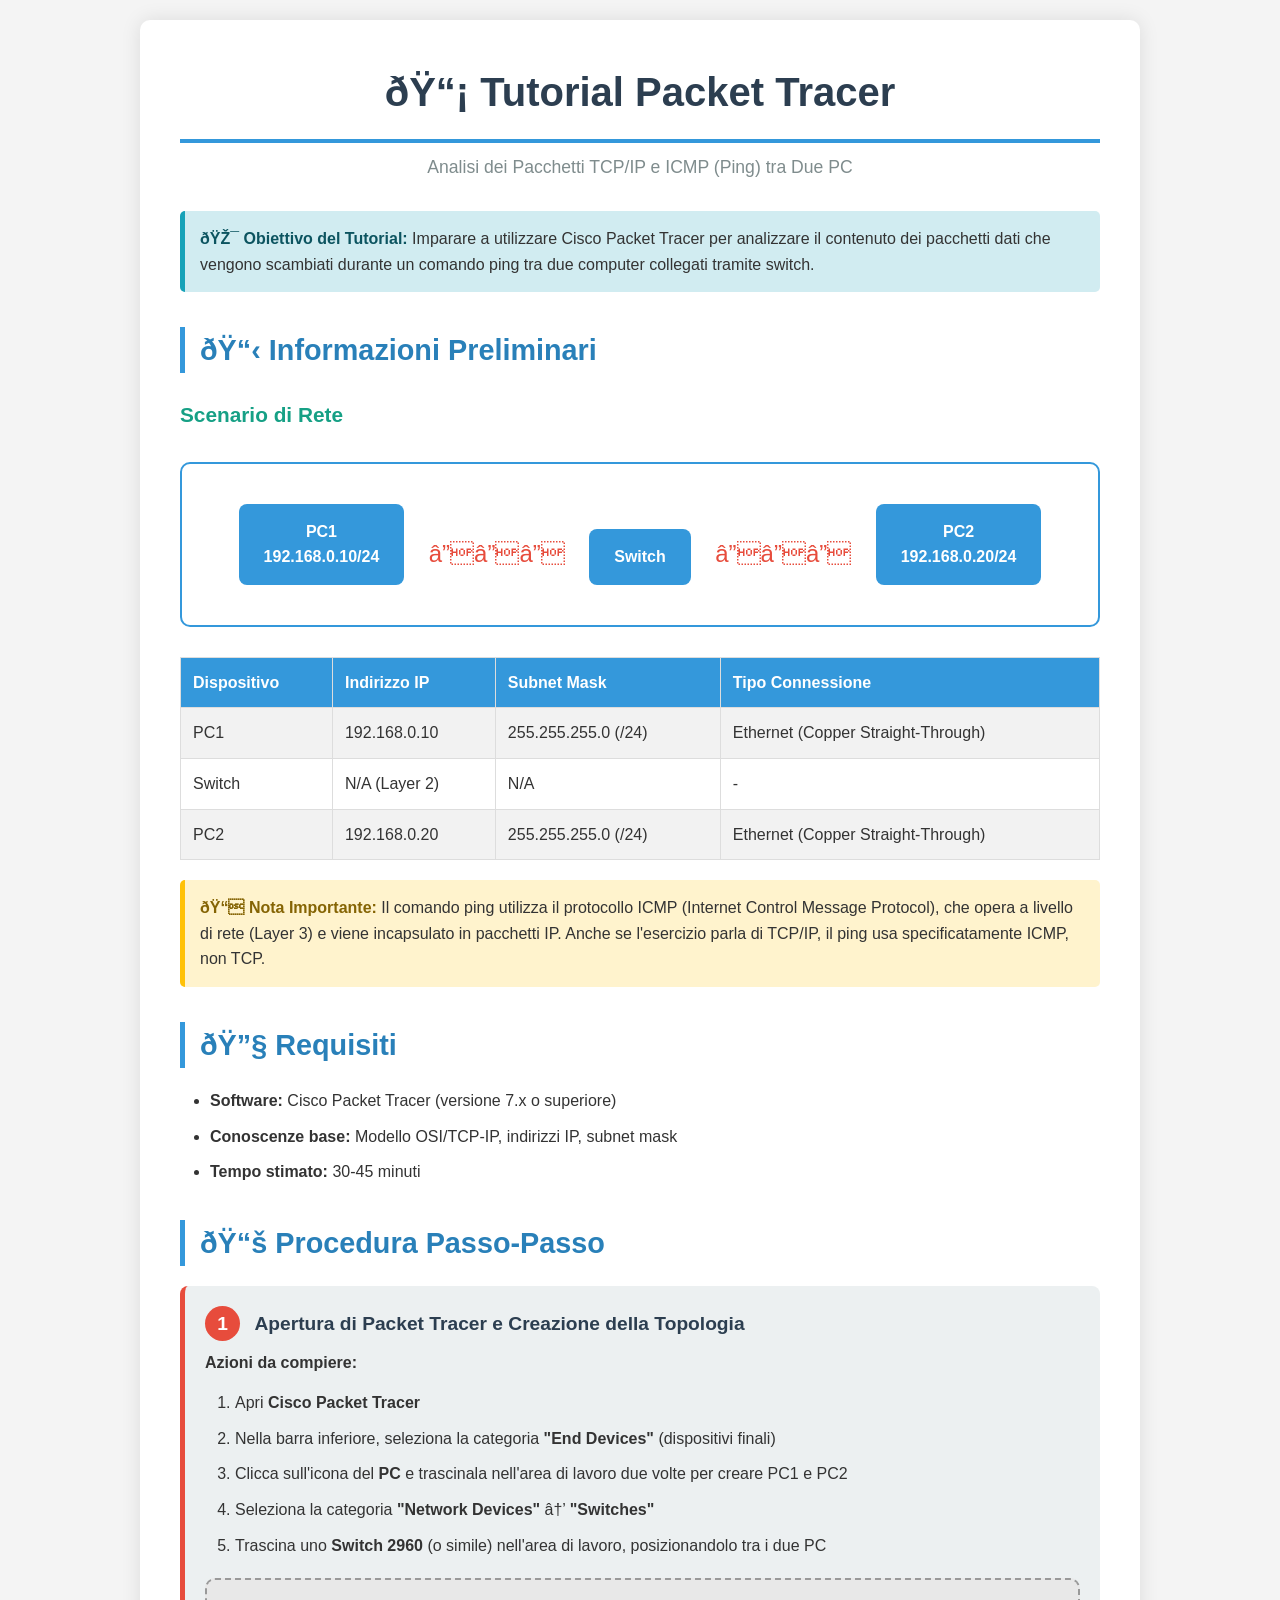
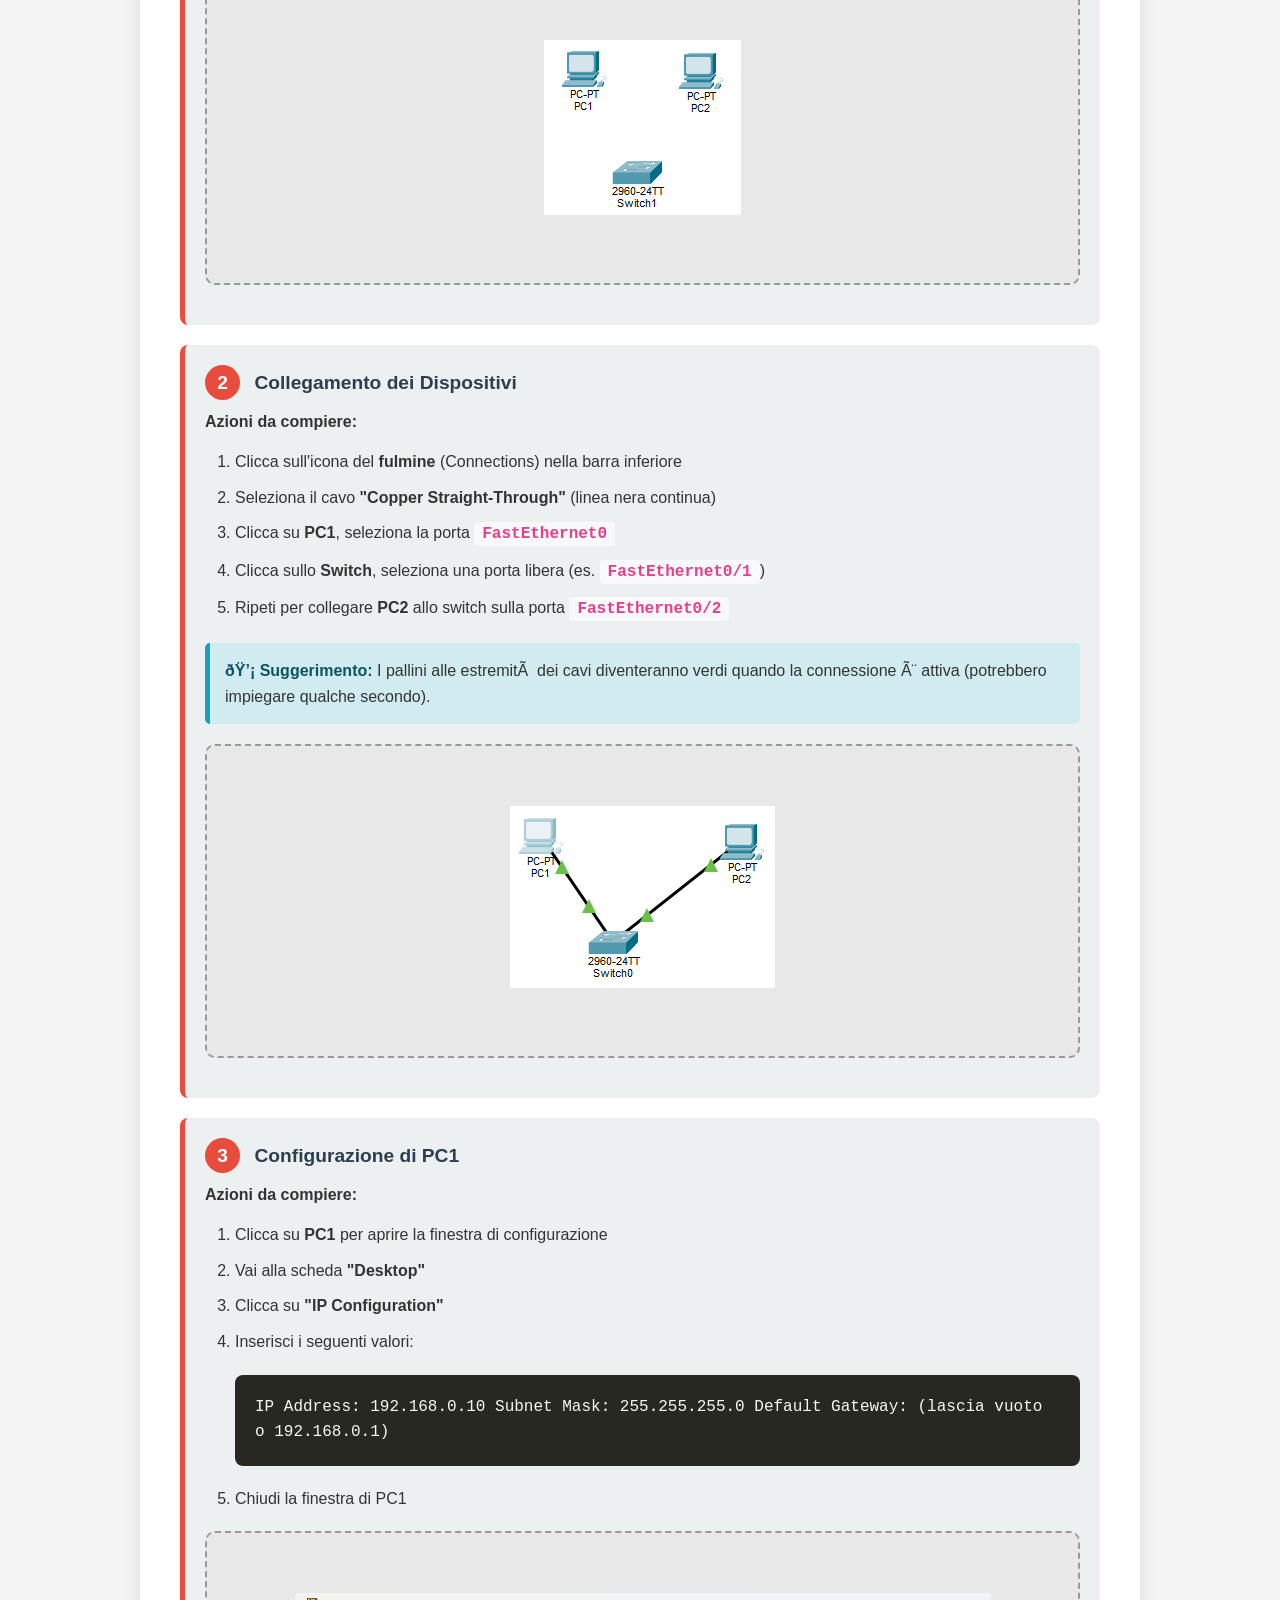
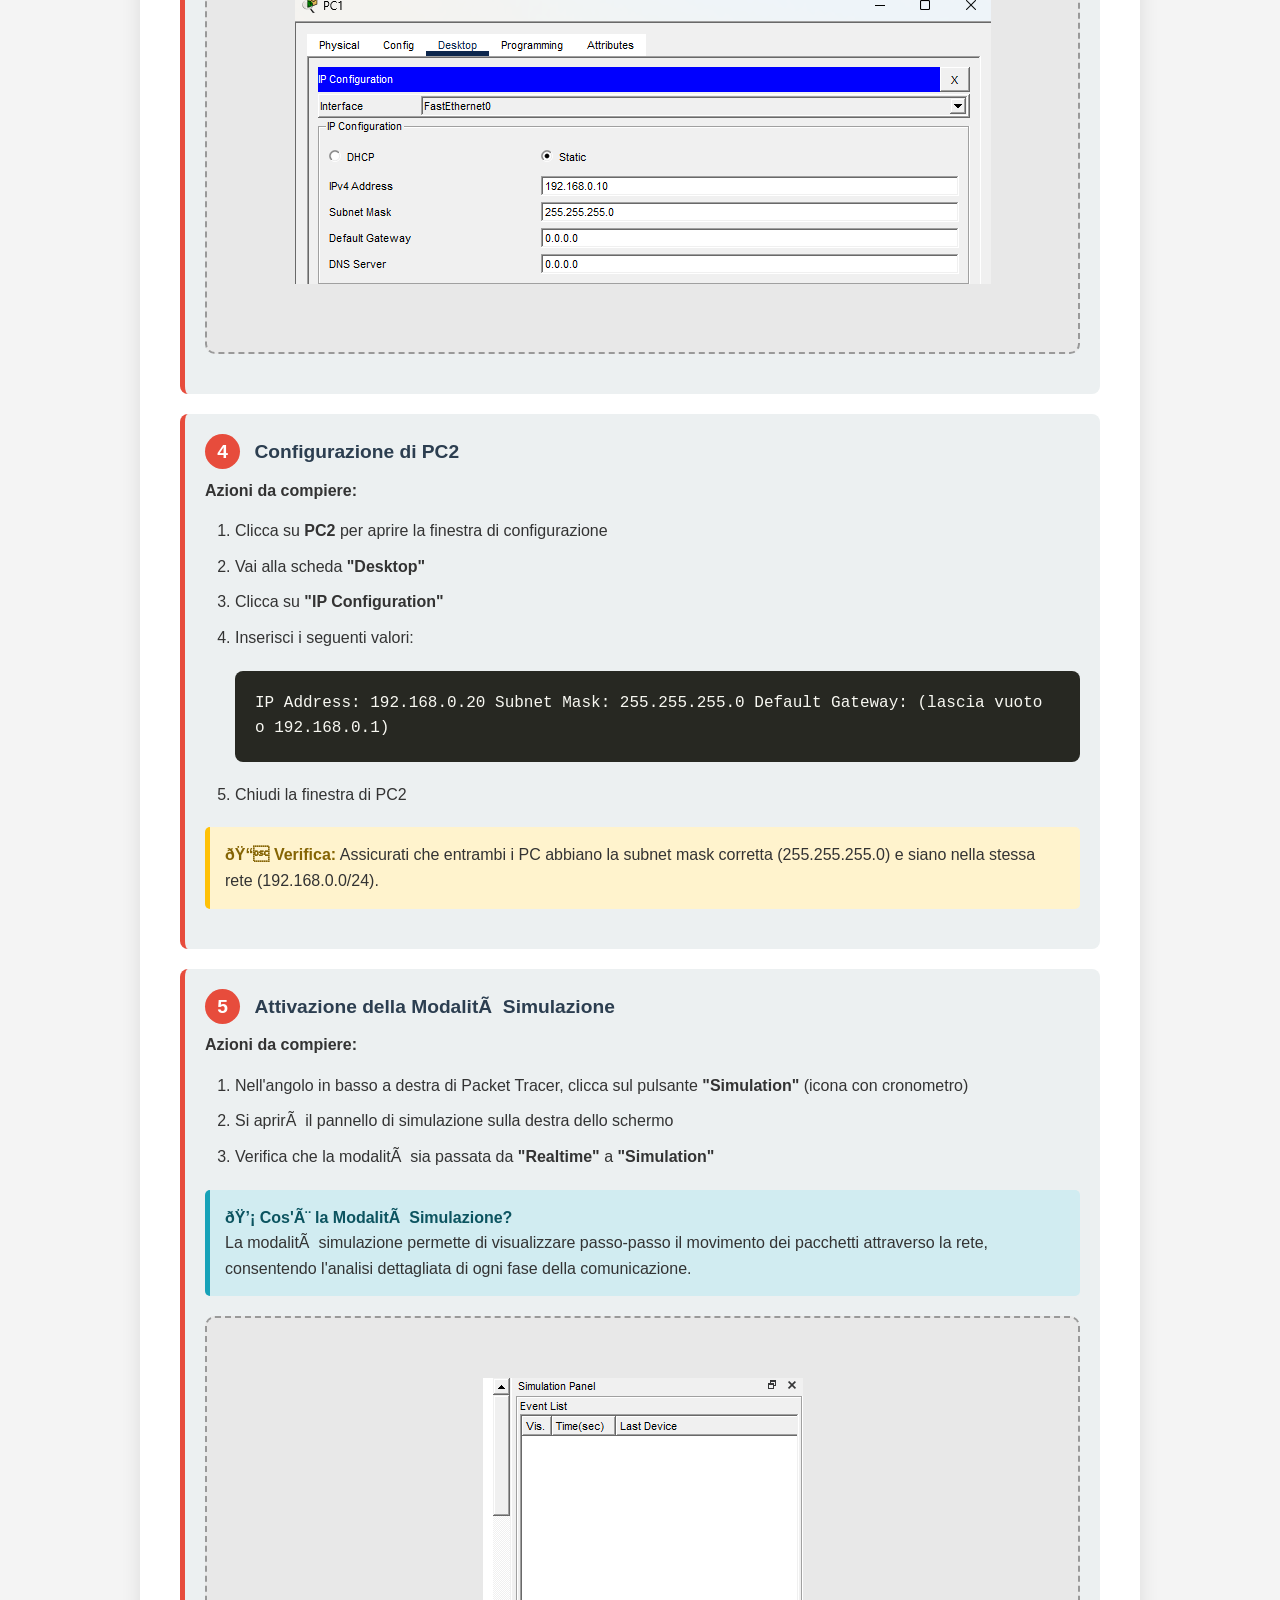
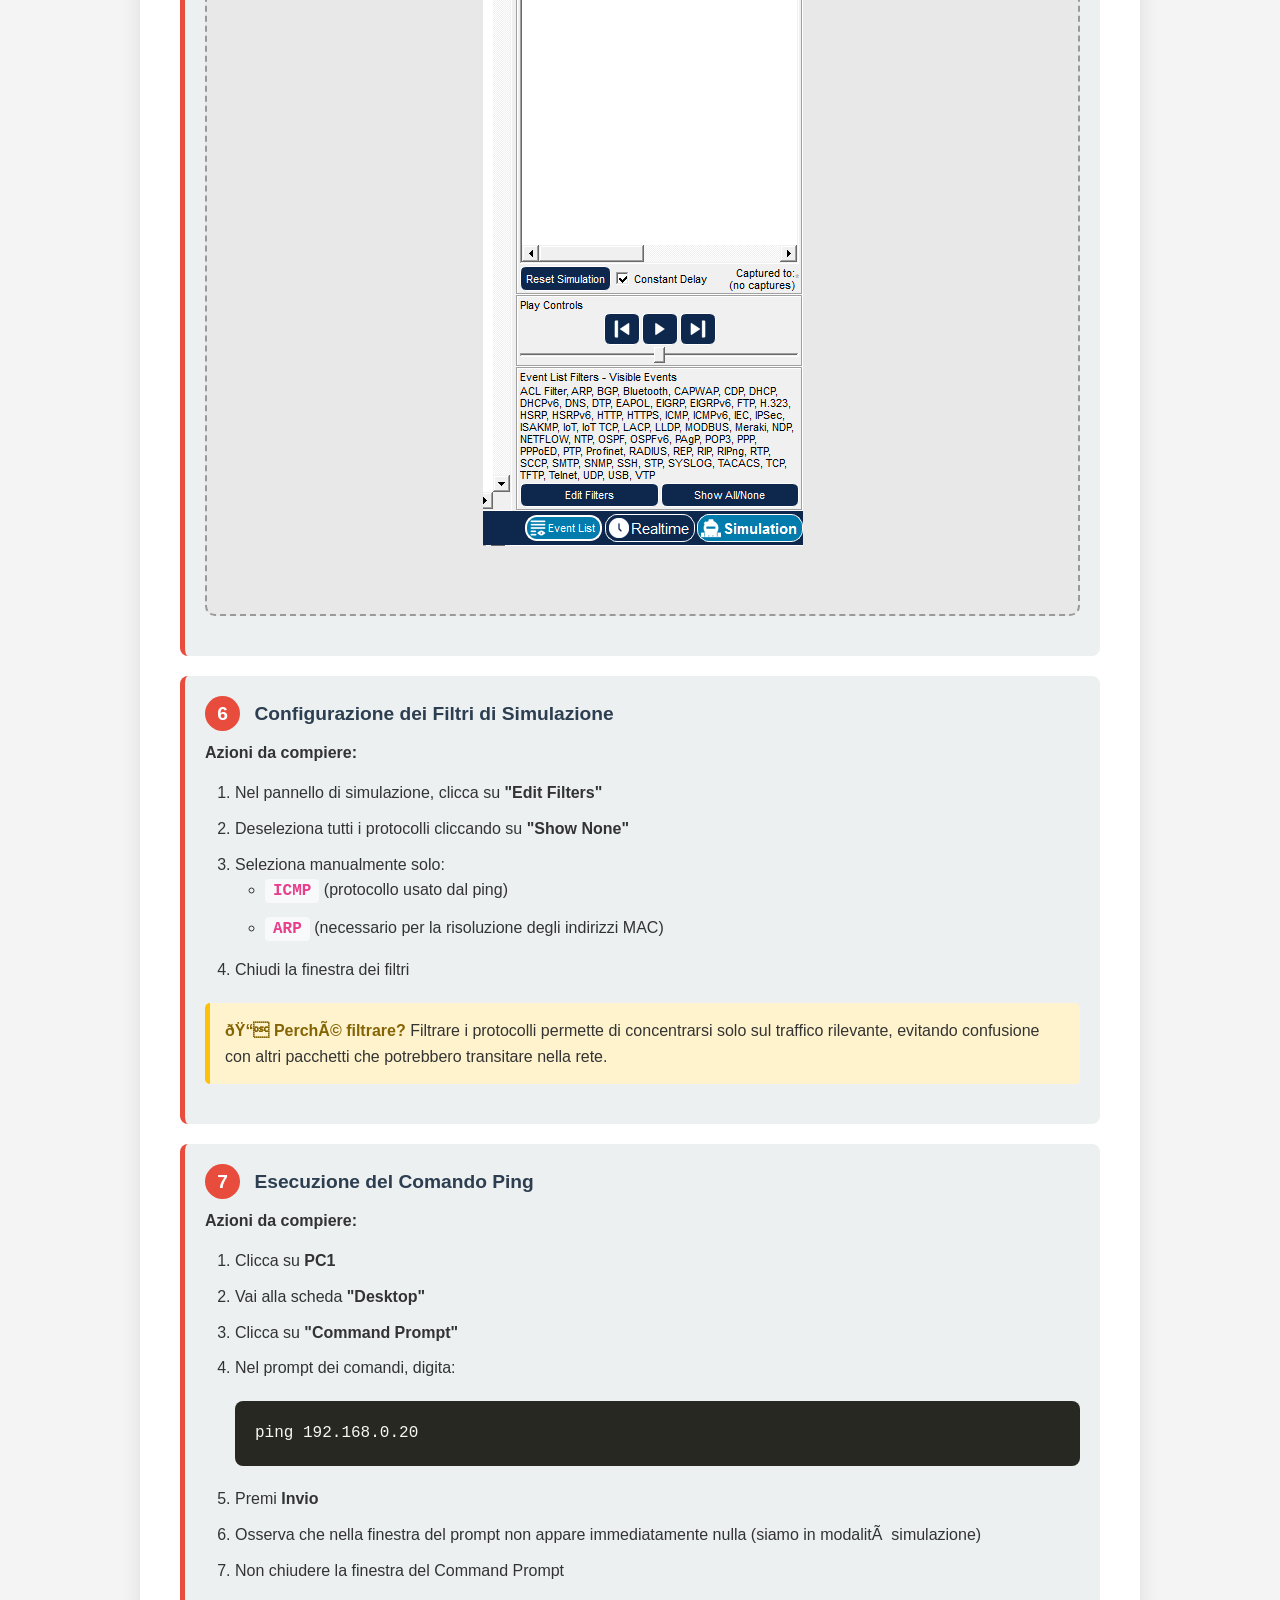
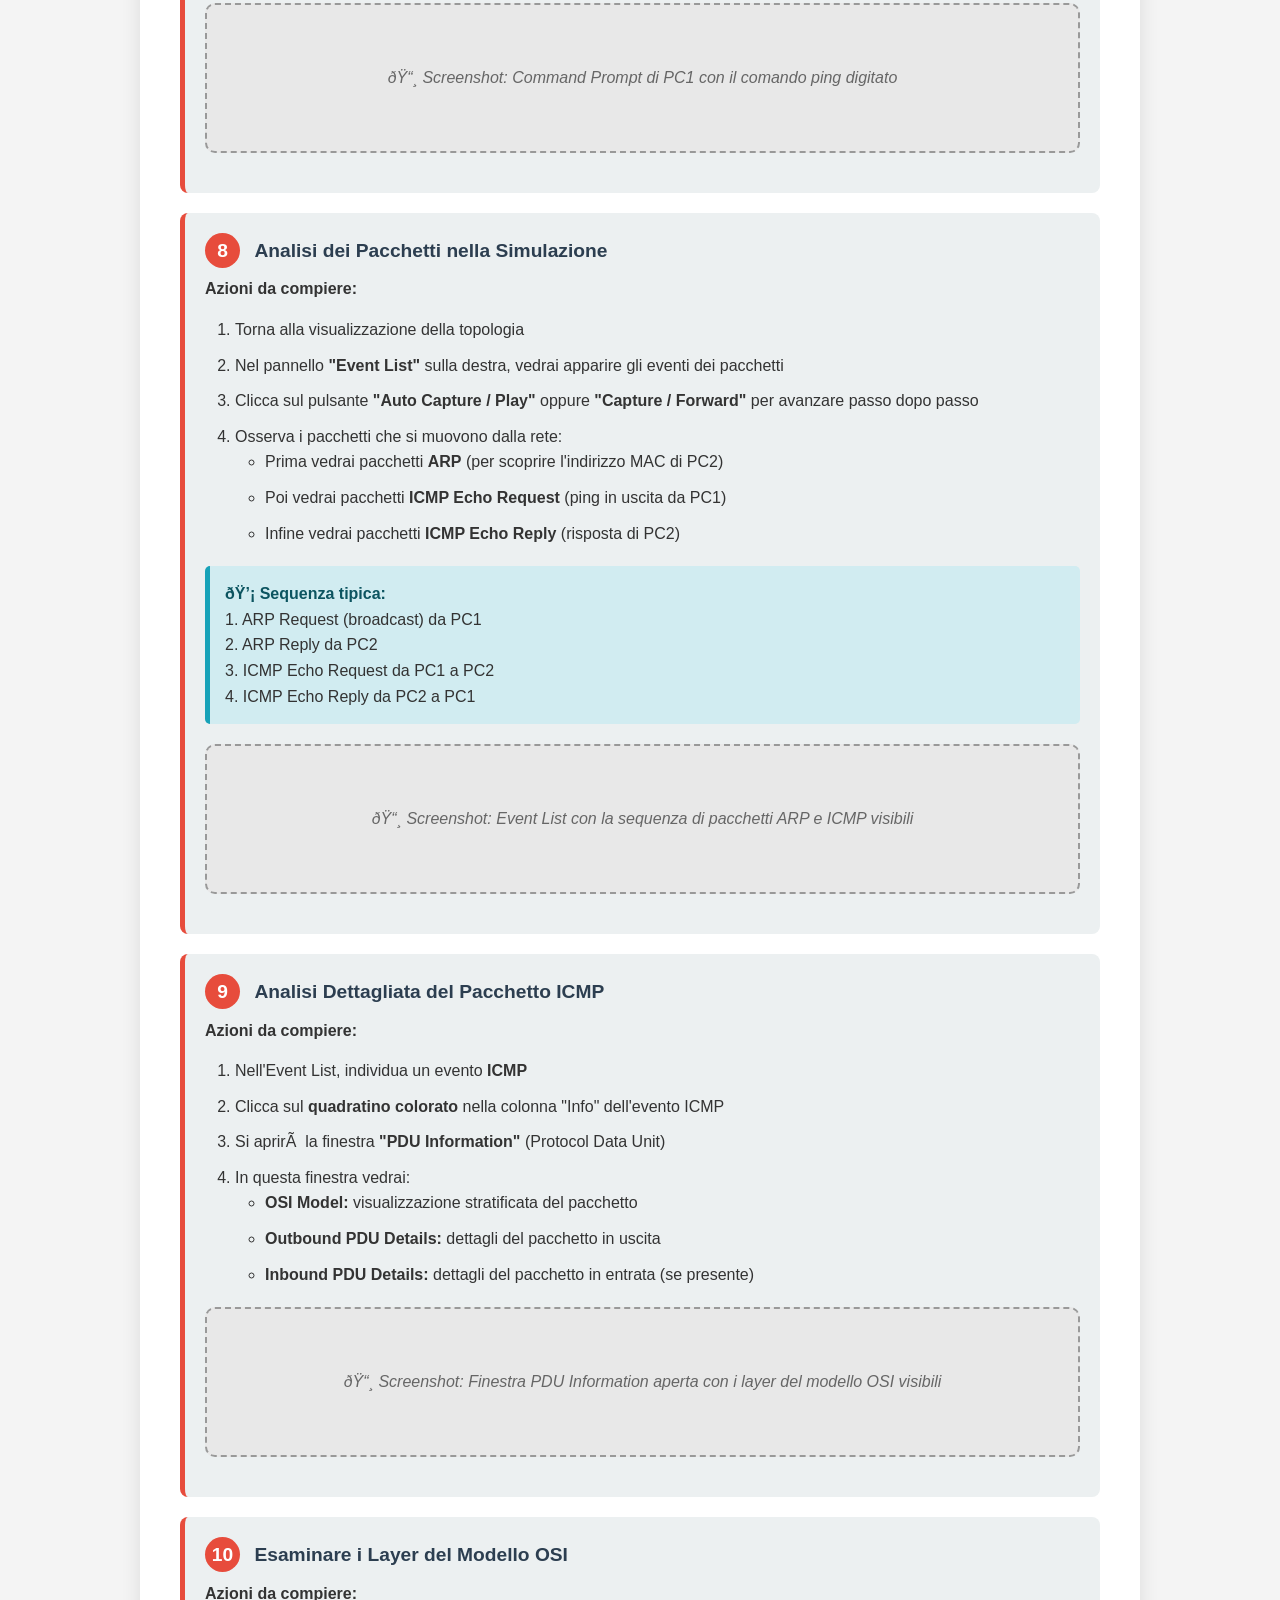
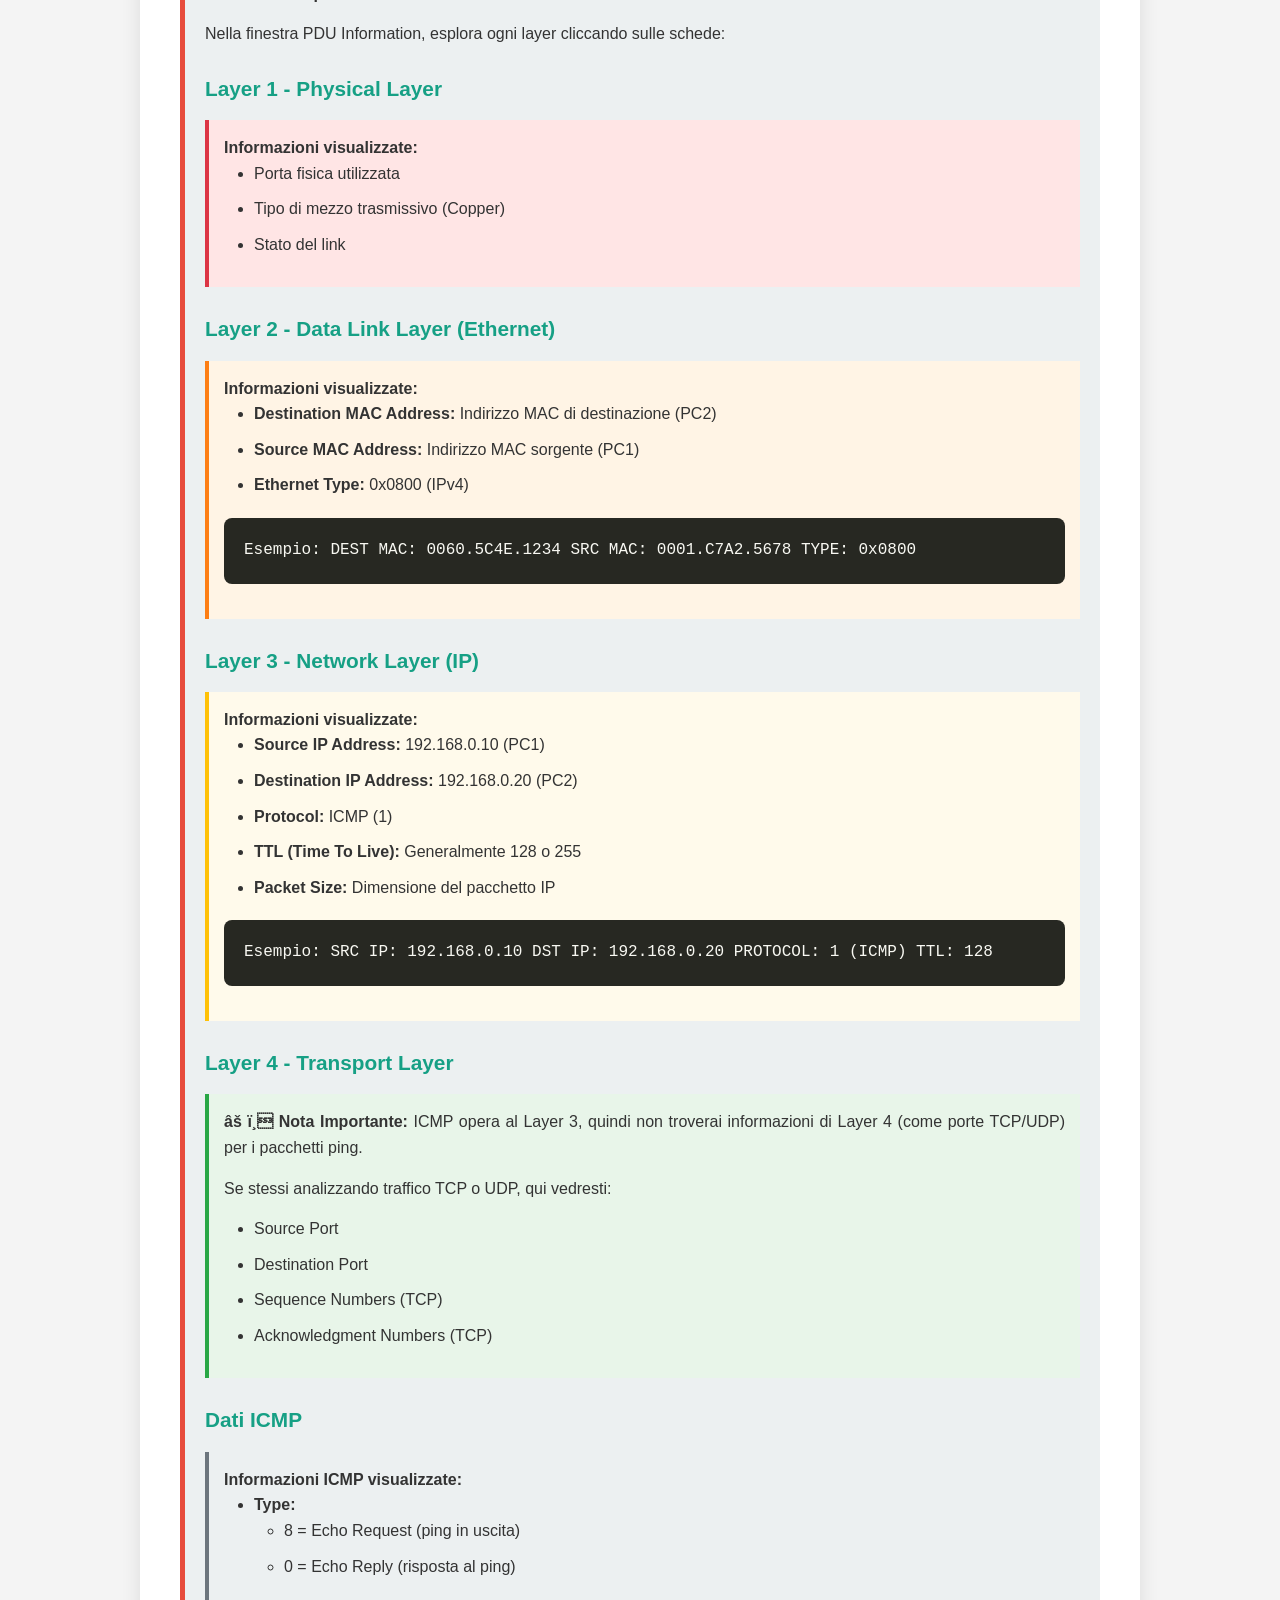
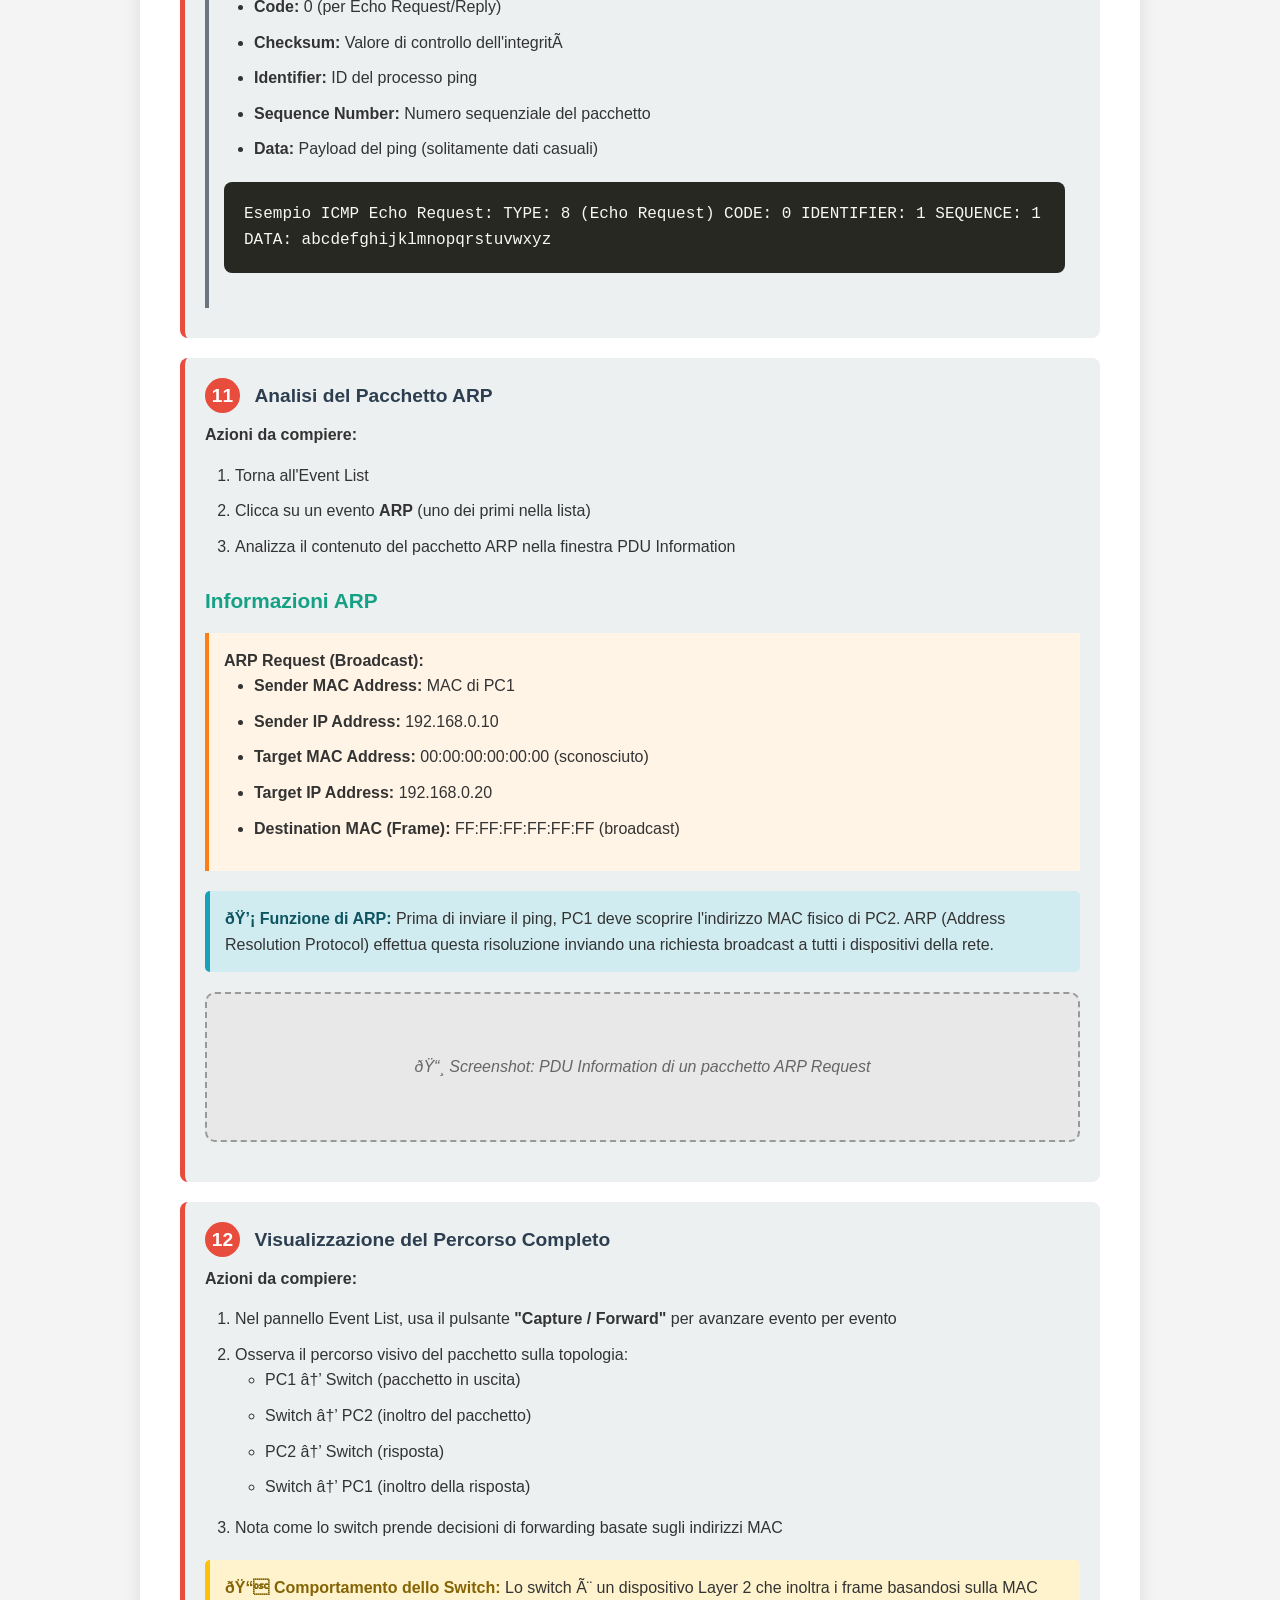
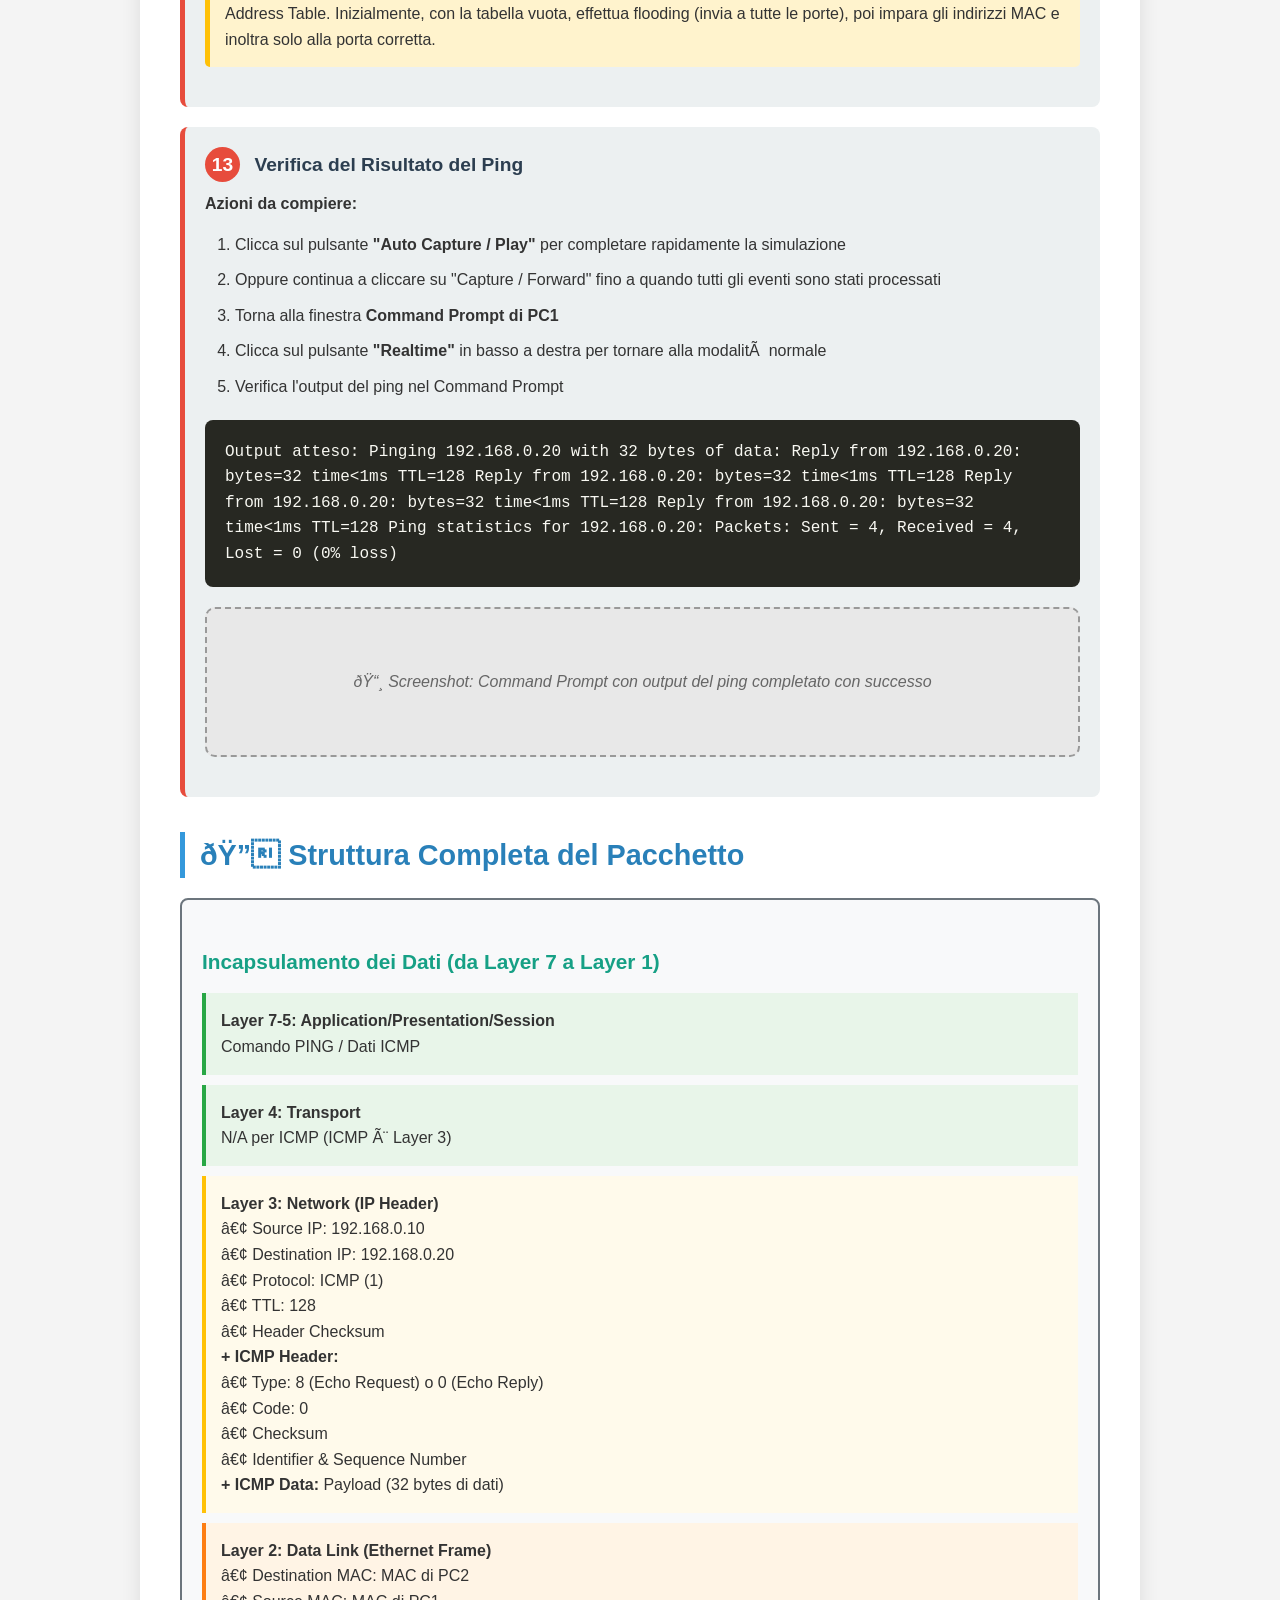
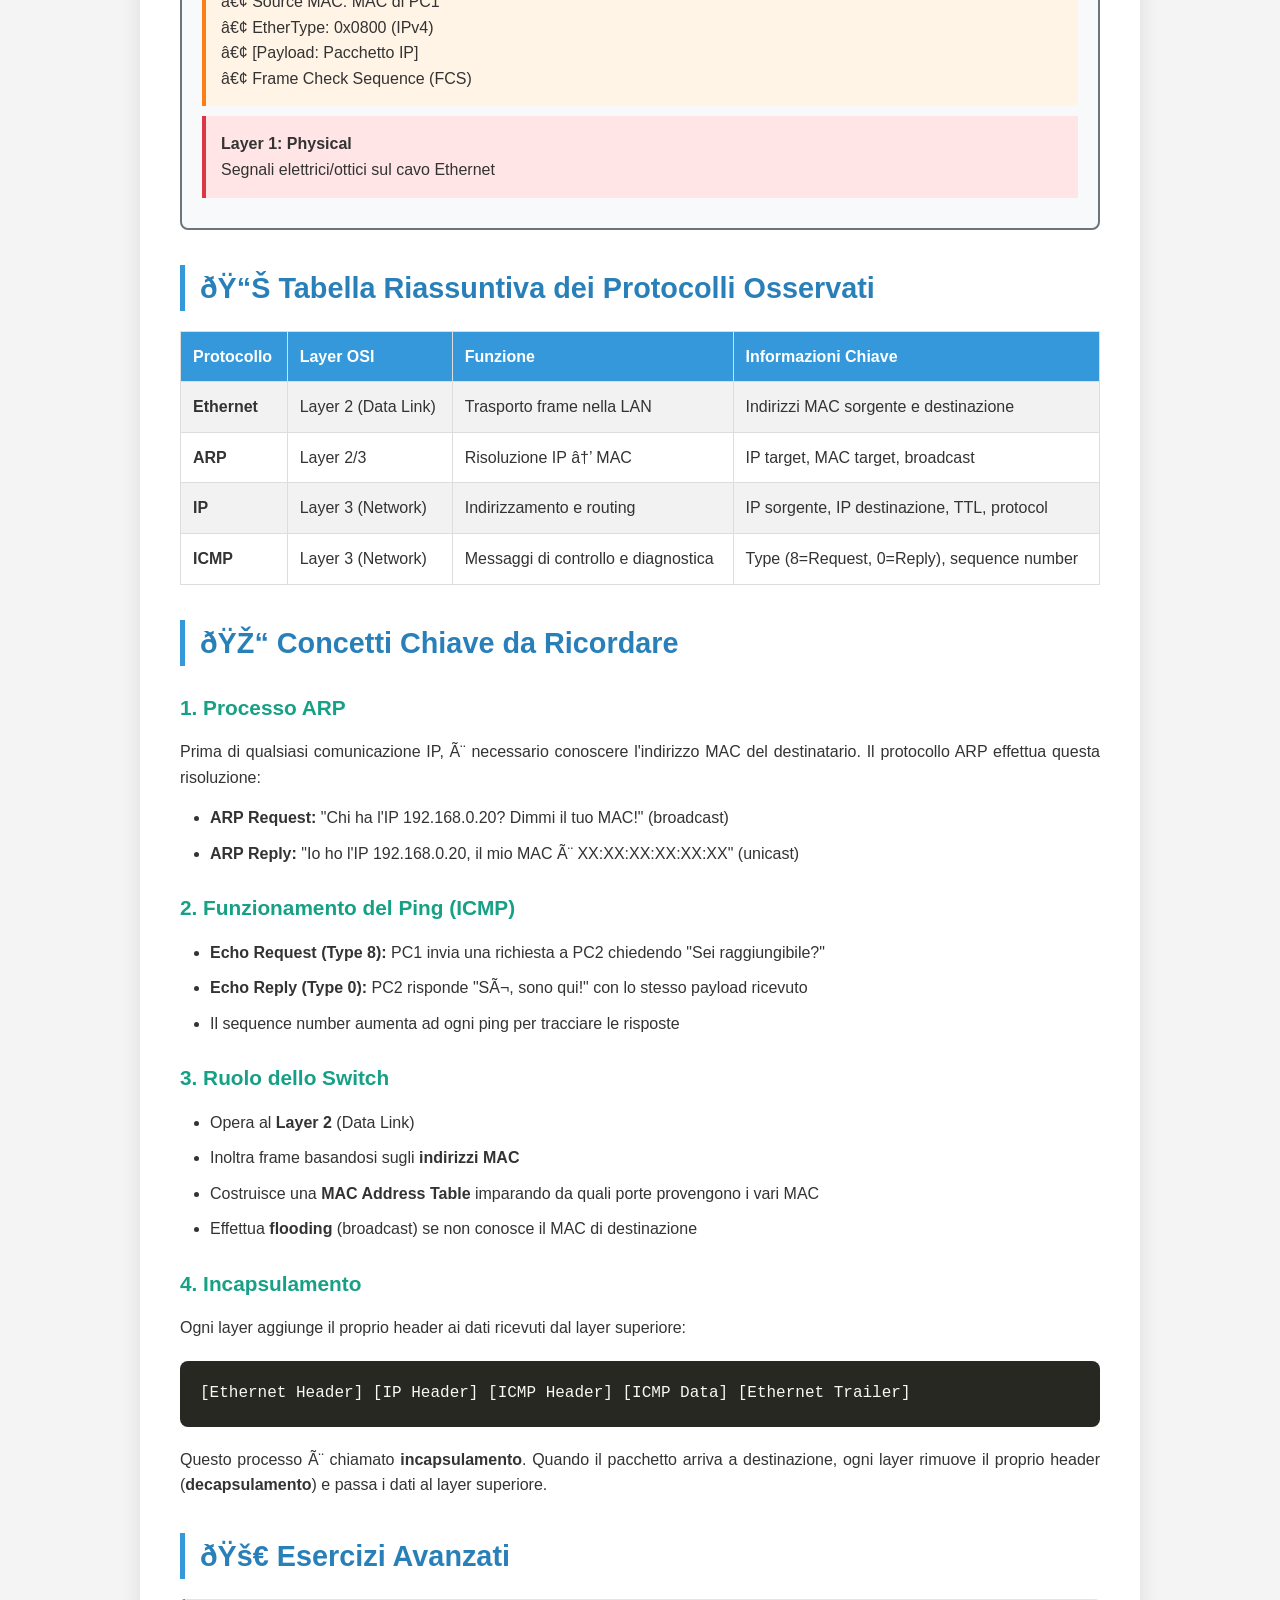
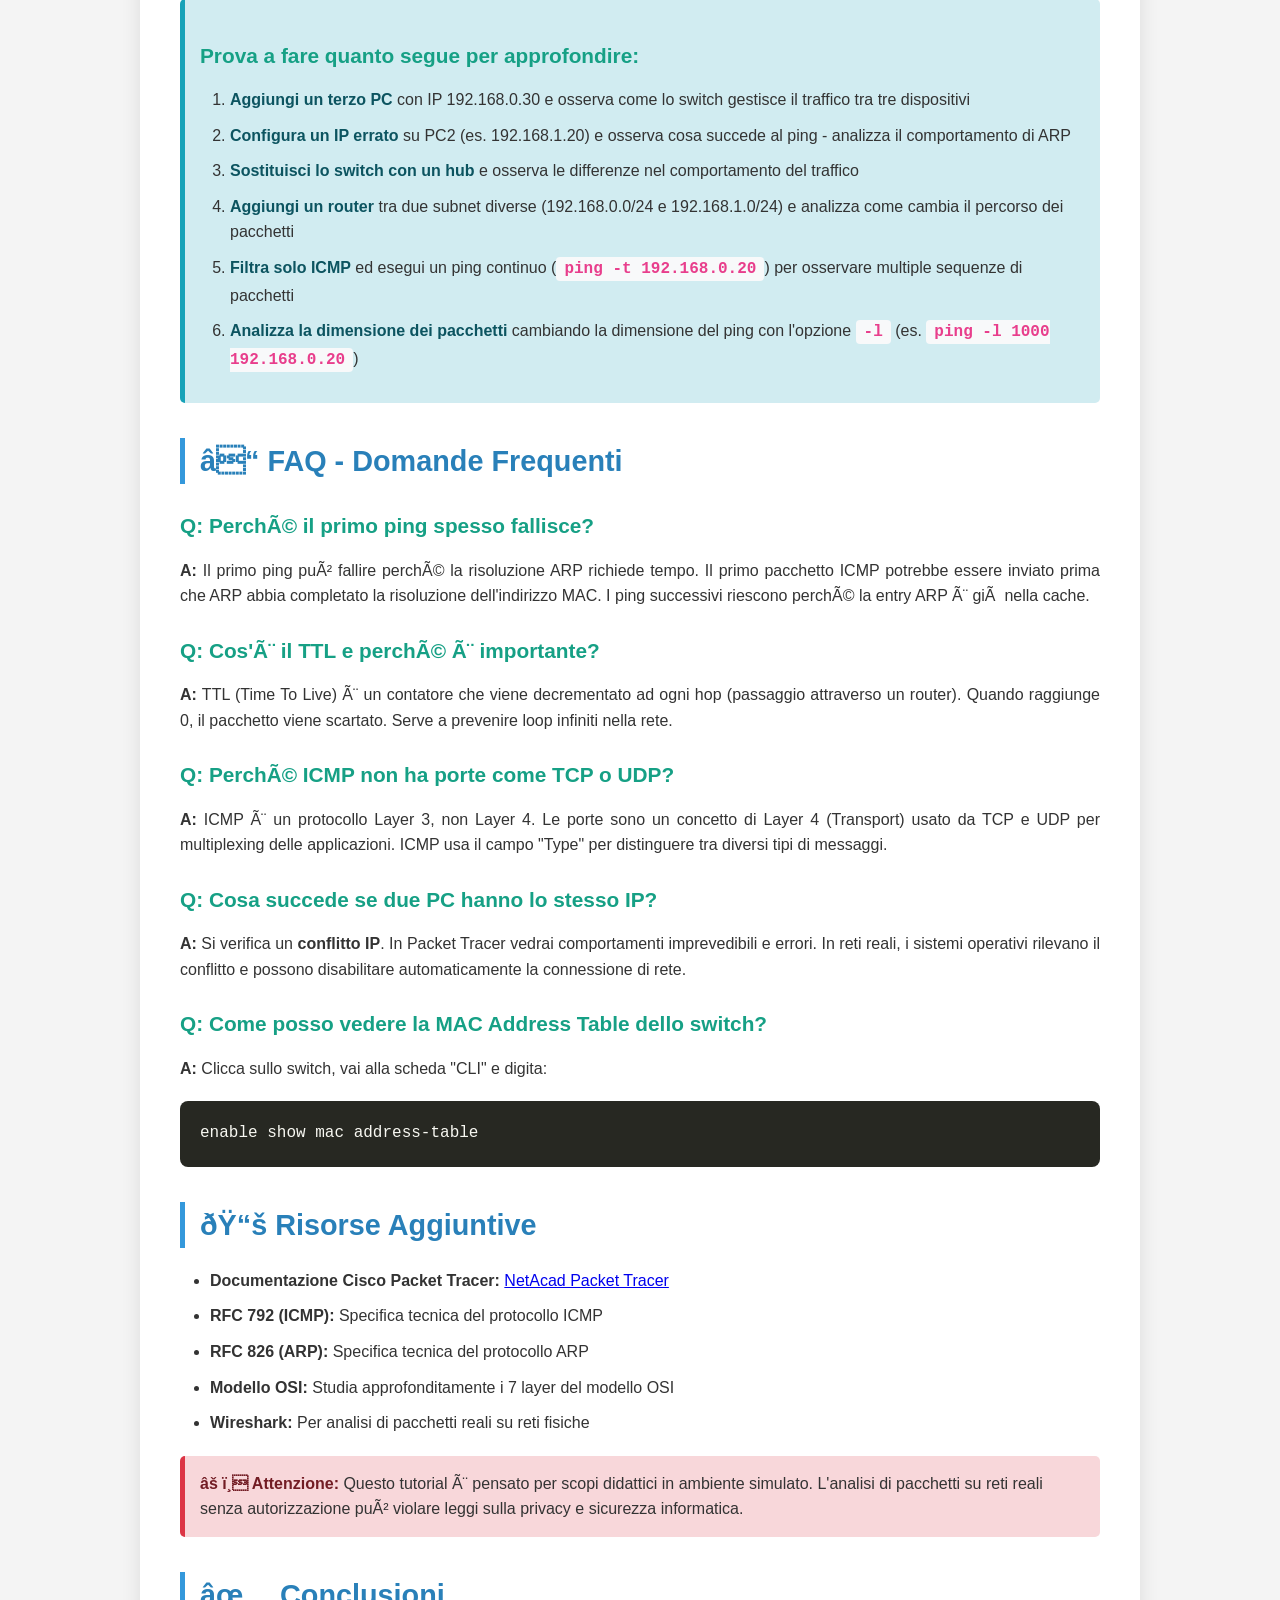
==== commit 61abd083: "Fatto passi 2,3,4,5 -passo 2 collegato i pc allo switch -passo 3 assegnato indirizzo IP al primo pc " ====
--- a/tutorial_packet_tracer.html
+++ b/tutorial_packet_tracer.html
@@ -106,7 +106,7 @@
             </div>
             
             <div class="screenshot-placeholder">
-                ðŸ“¸ Screenshot: Topologia completa con cavi collegati e pallini verdi
+                <img src="Collegamento dei pc con lo switch.png" alt="Collegamento dei pc con lo switch">
             </div>
         </div>
 
@@ -132,7 +132,7 @@
             </ol>
             
             <div class="screenshot-placeholder">
-                ðŸ“¸ Screenshot: Finestra IP Configuration di PC1 con i valori inseriti
+                <img src="Configurazione IP PC1.png" alt="Configurazione IP di PC1">
             </div>
         </div>
 
@@ -181,7 +181,7 @@
             </div>
             
             <div class="screenshot-placeholder">
-                ðŸ“¸ Screenshot: Interfaccia con modalitÃ  Simulation attiva e pannello Event List visibile
+                <img src="ModalitÃ  simulazione.png" alt="ModalitÃ  simulazione attivata">
             </div>
         </div>
 
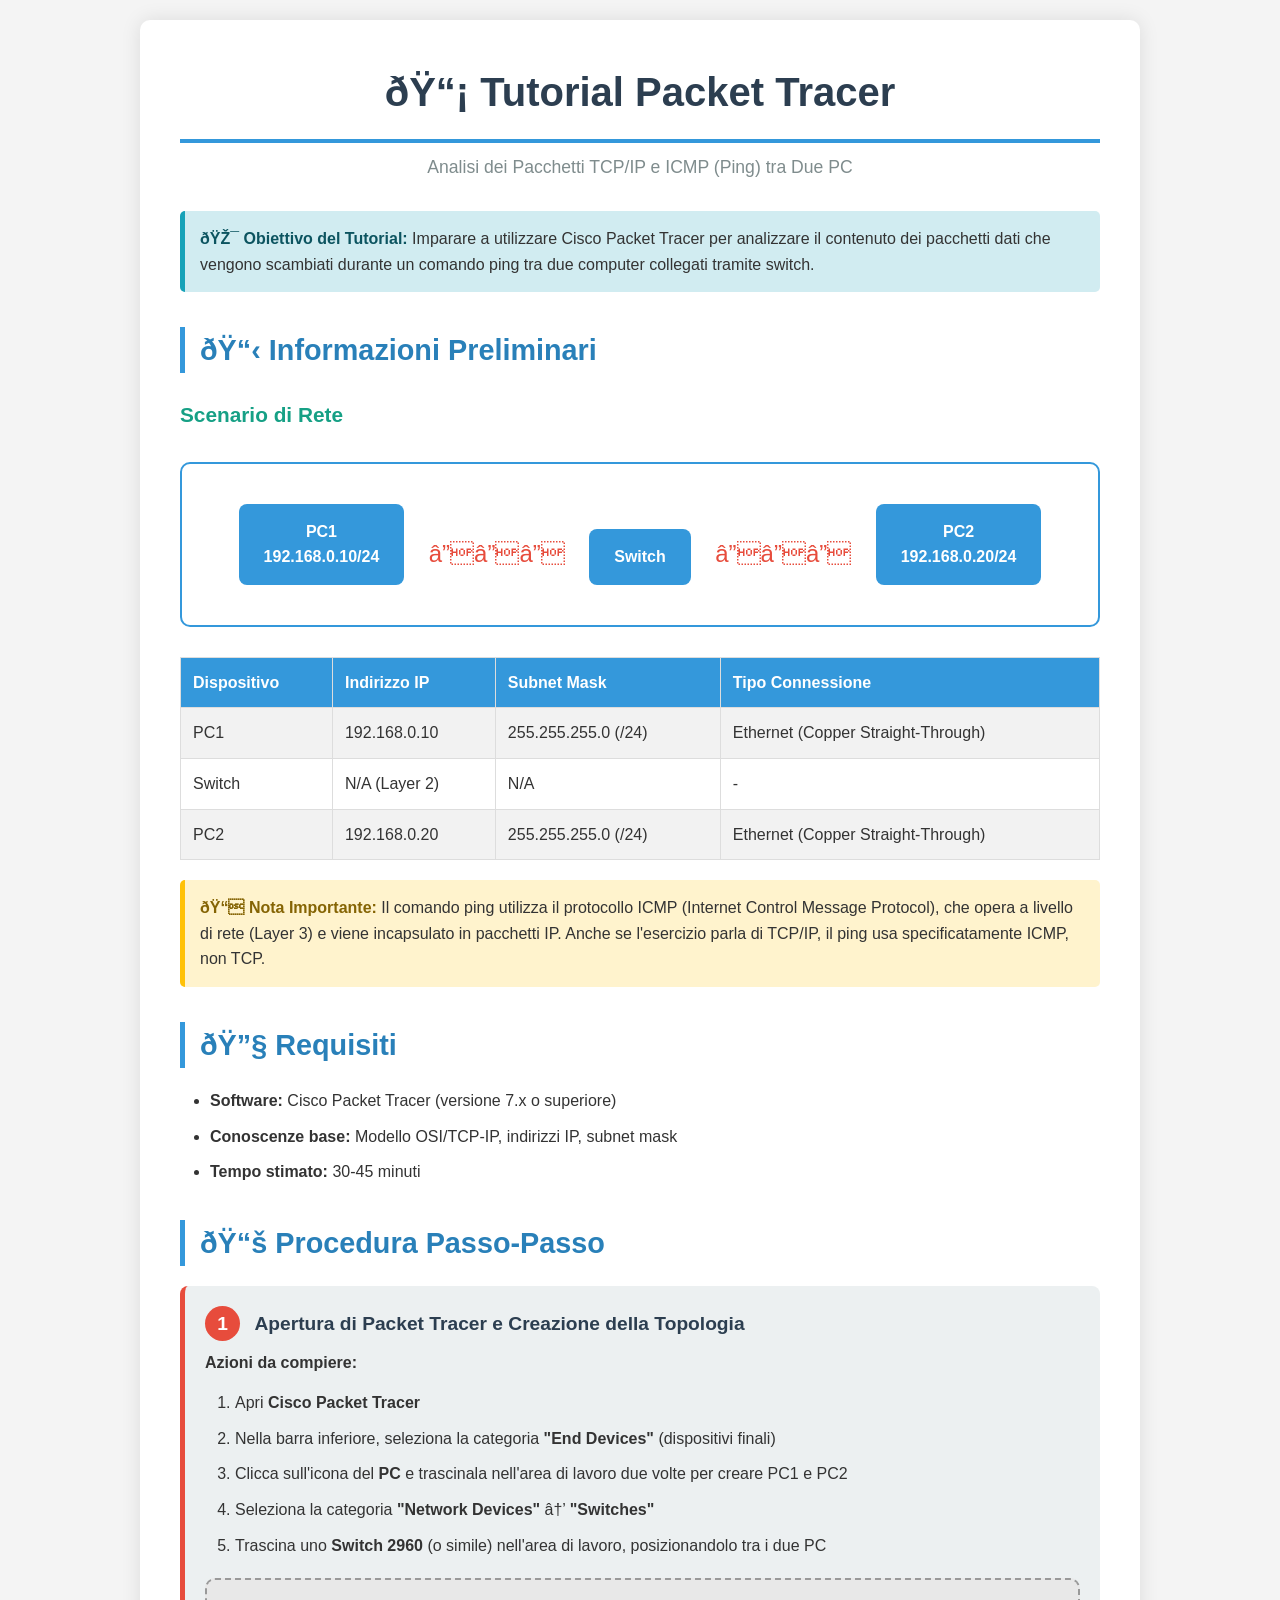
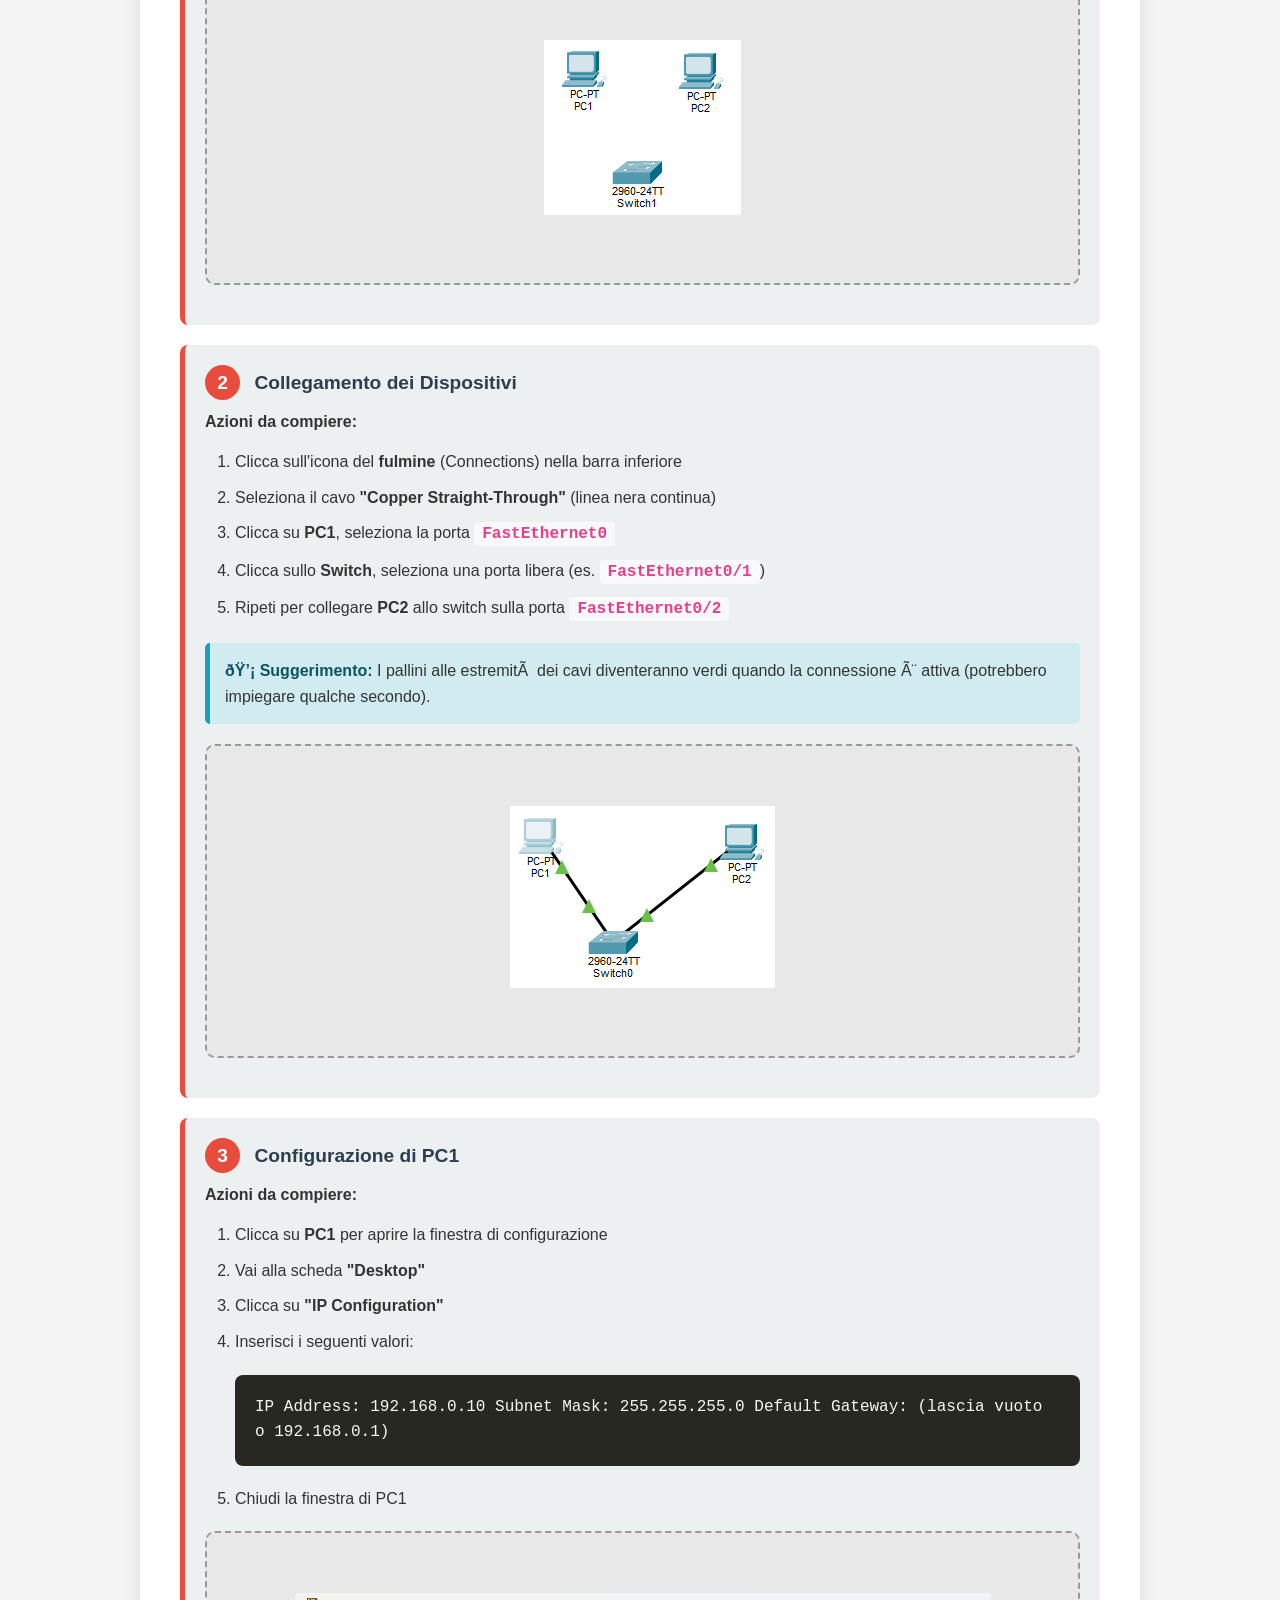
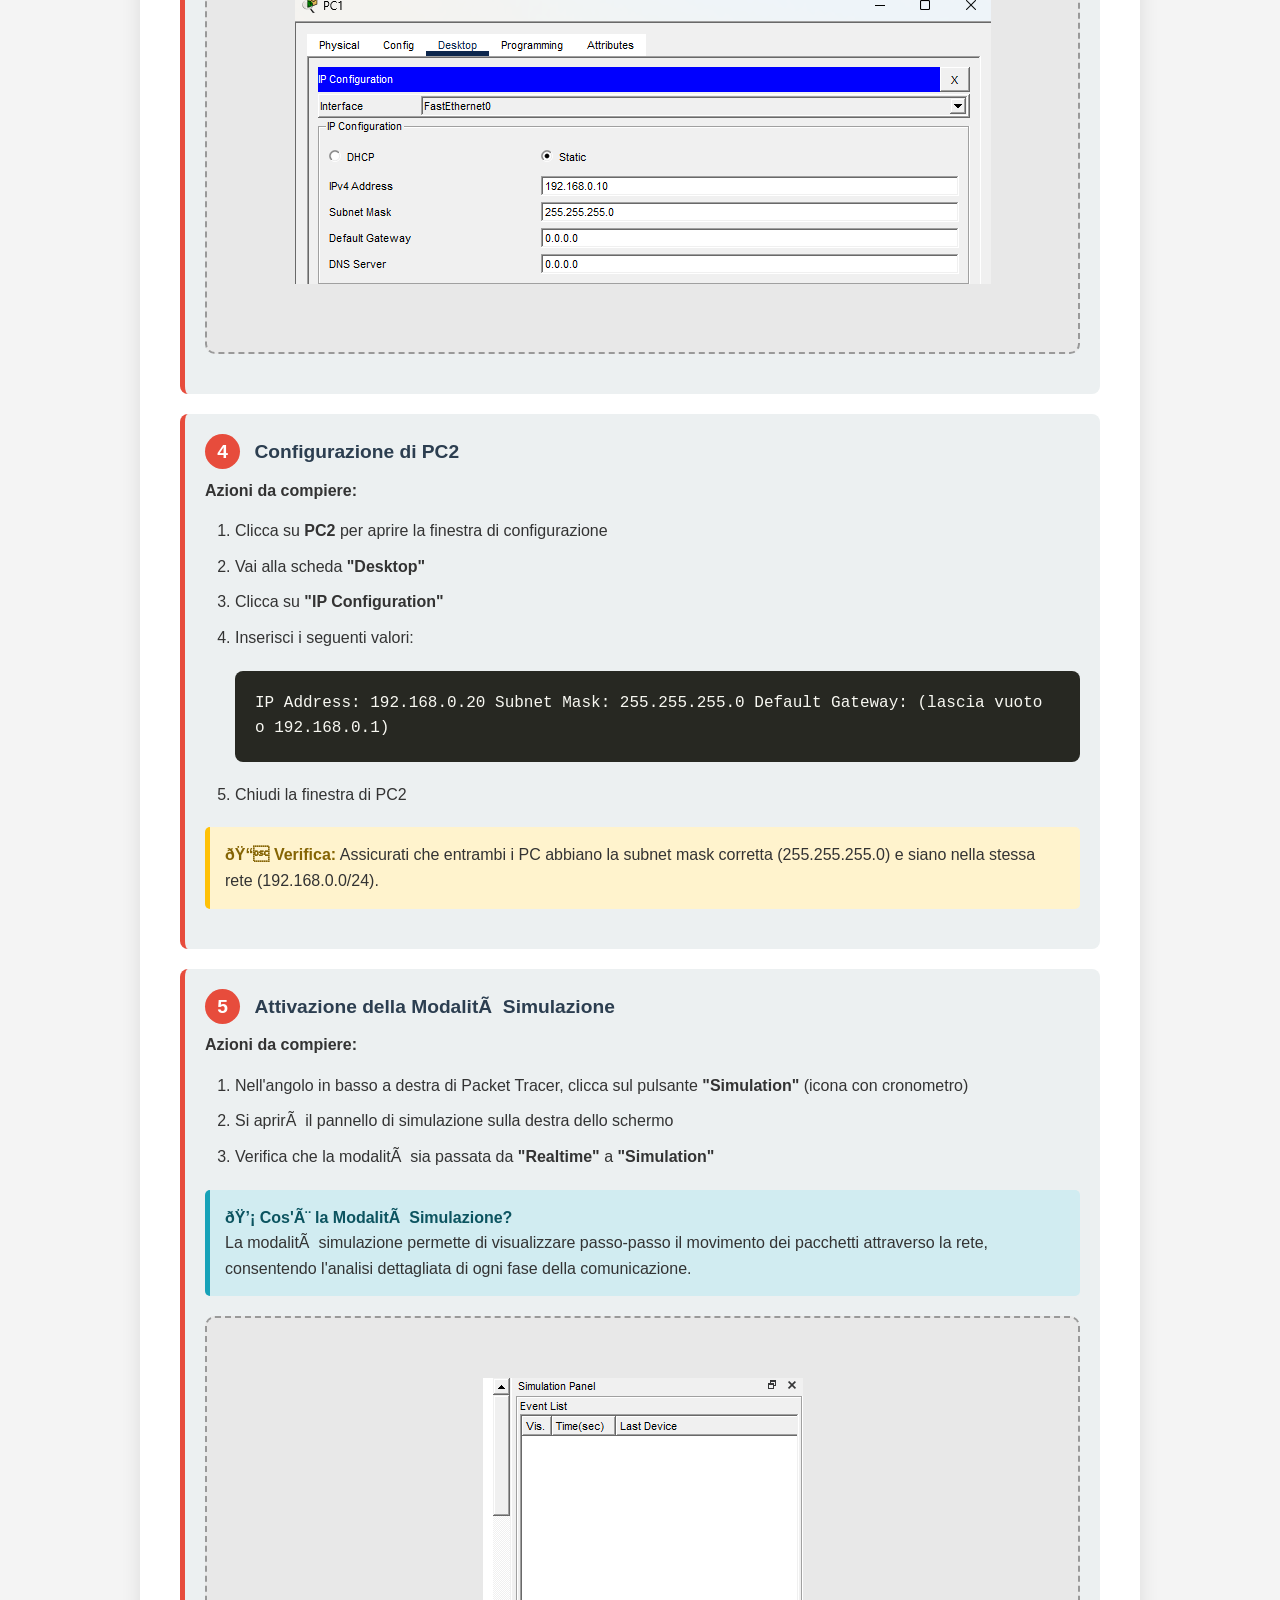
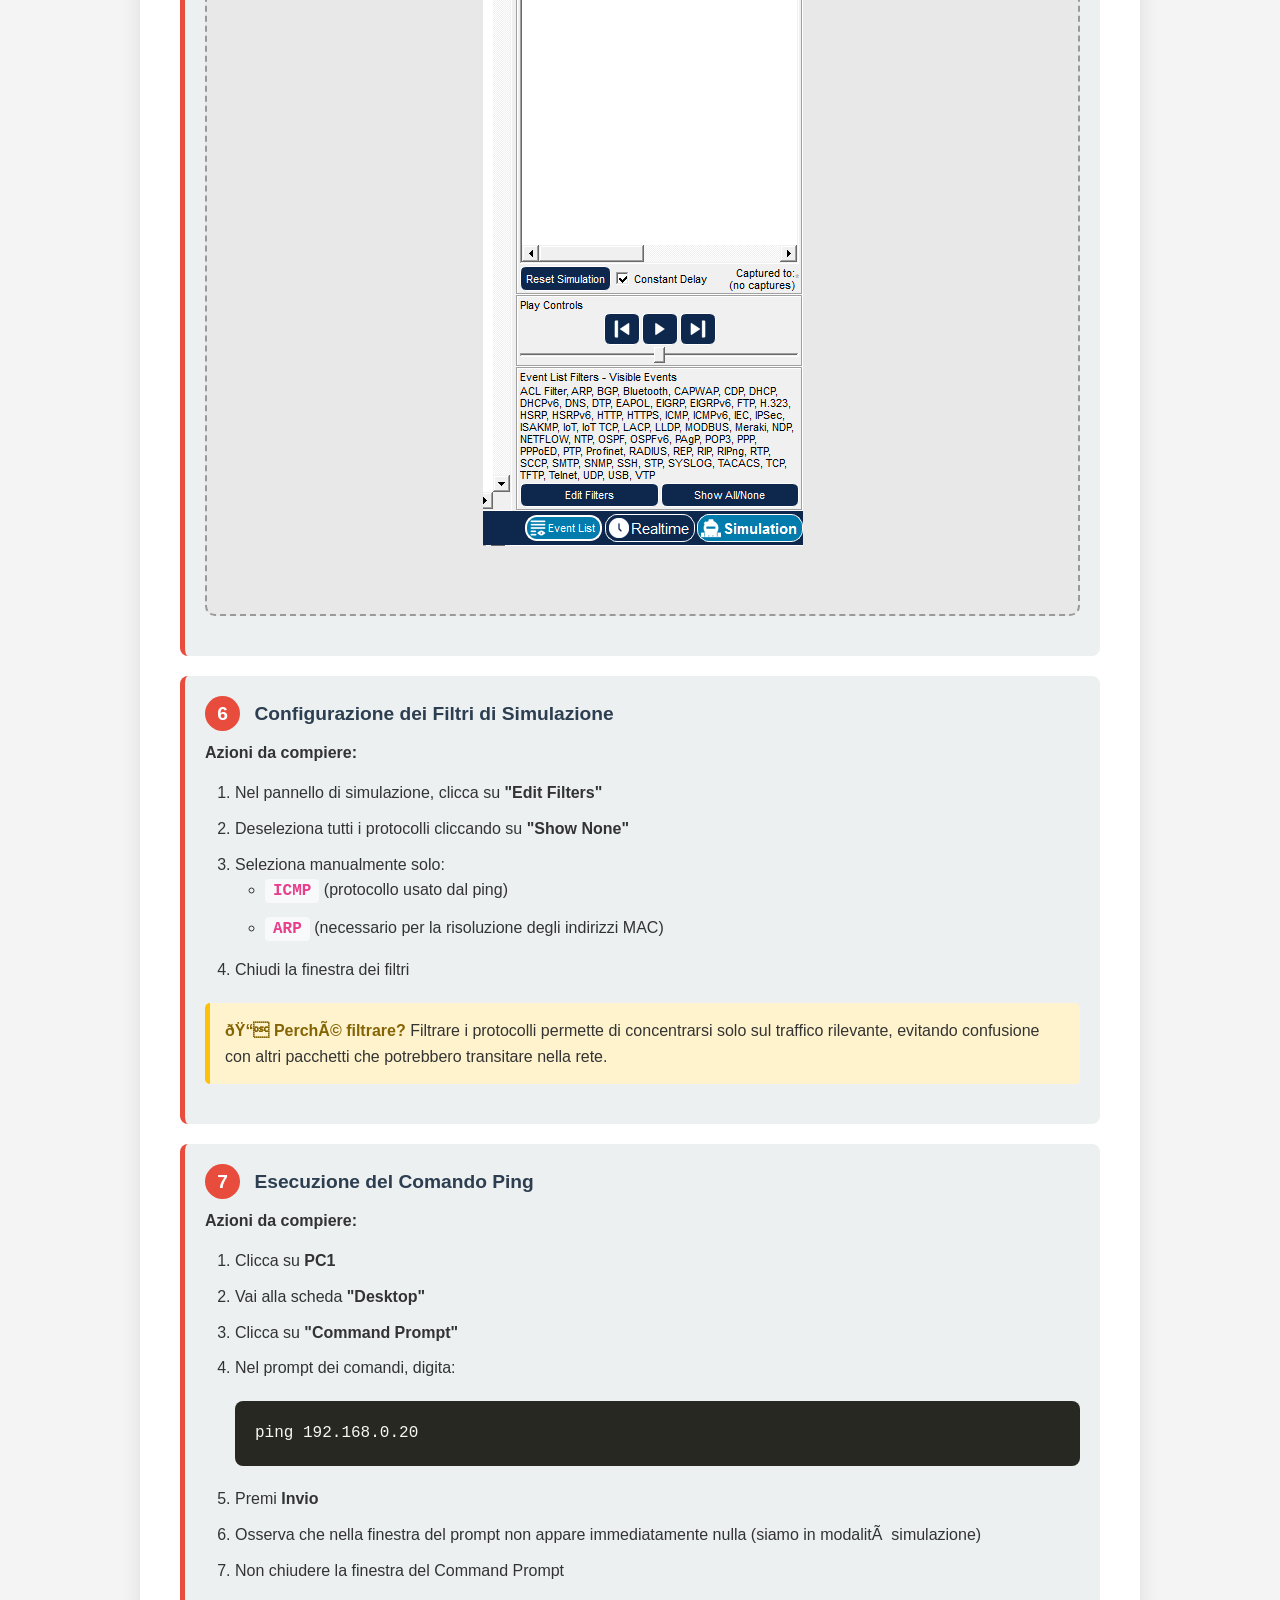
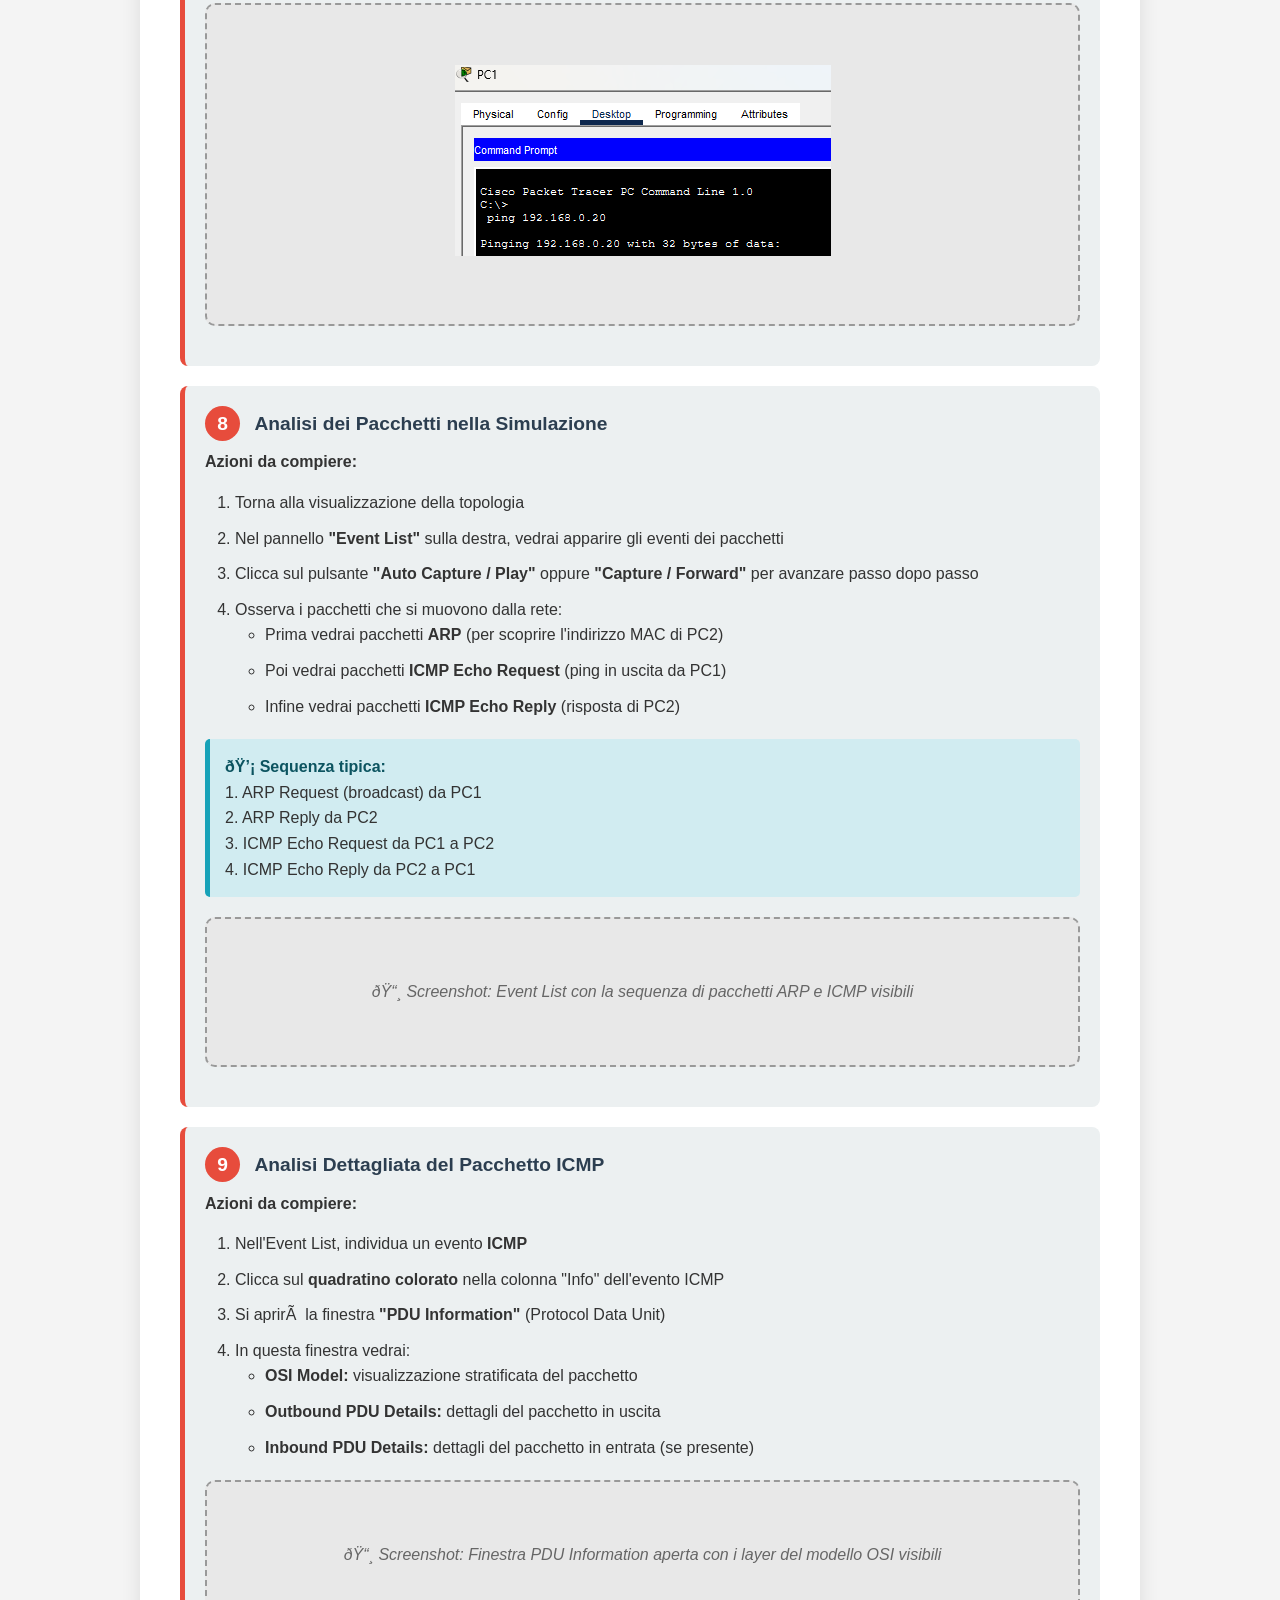
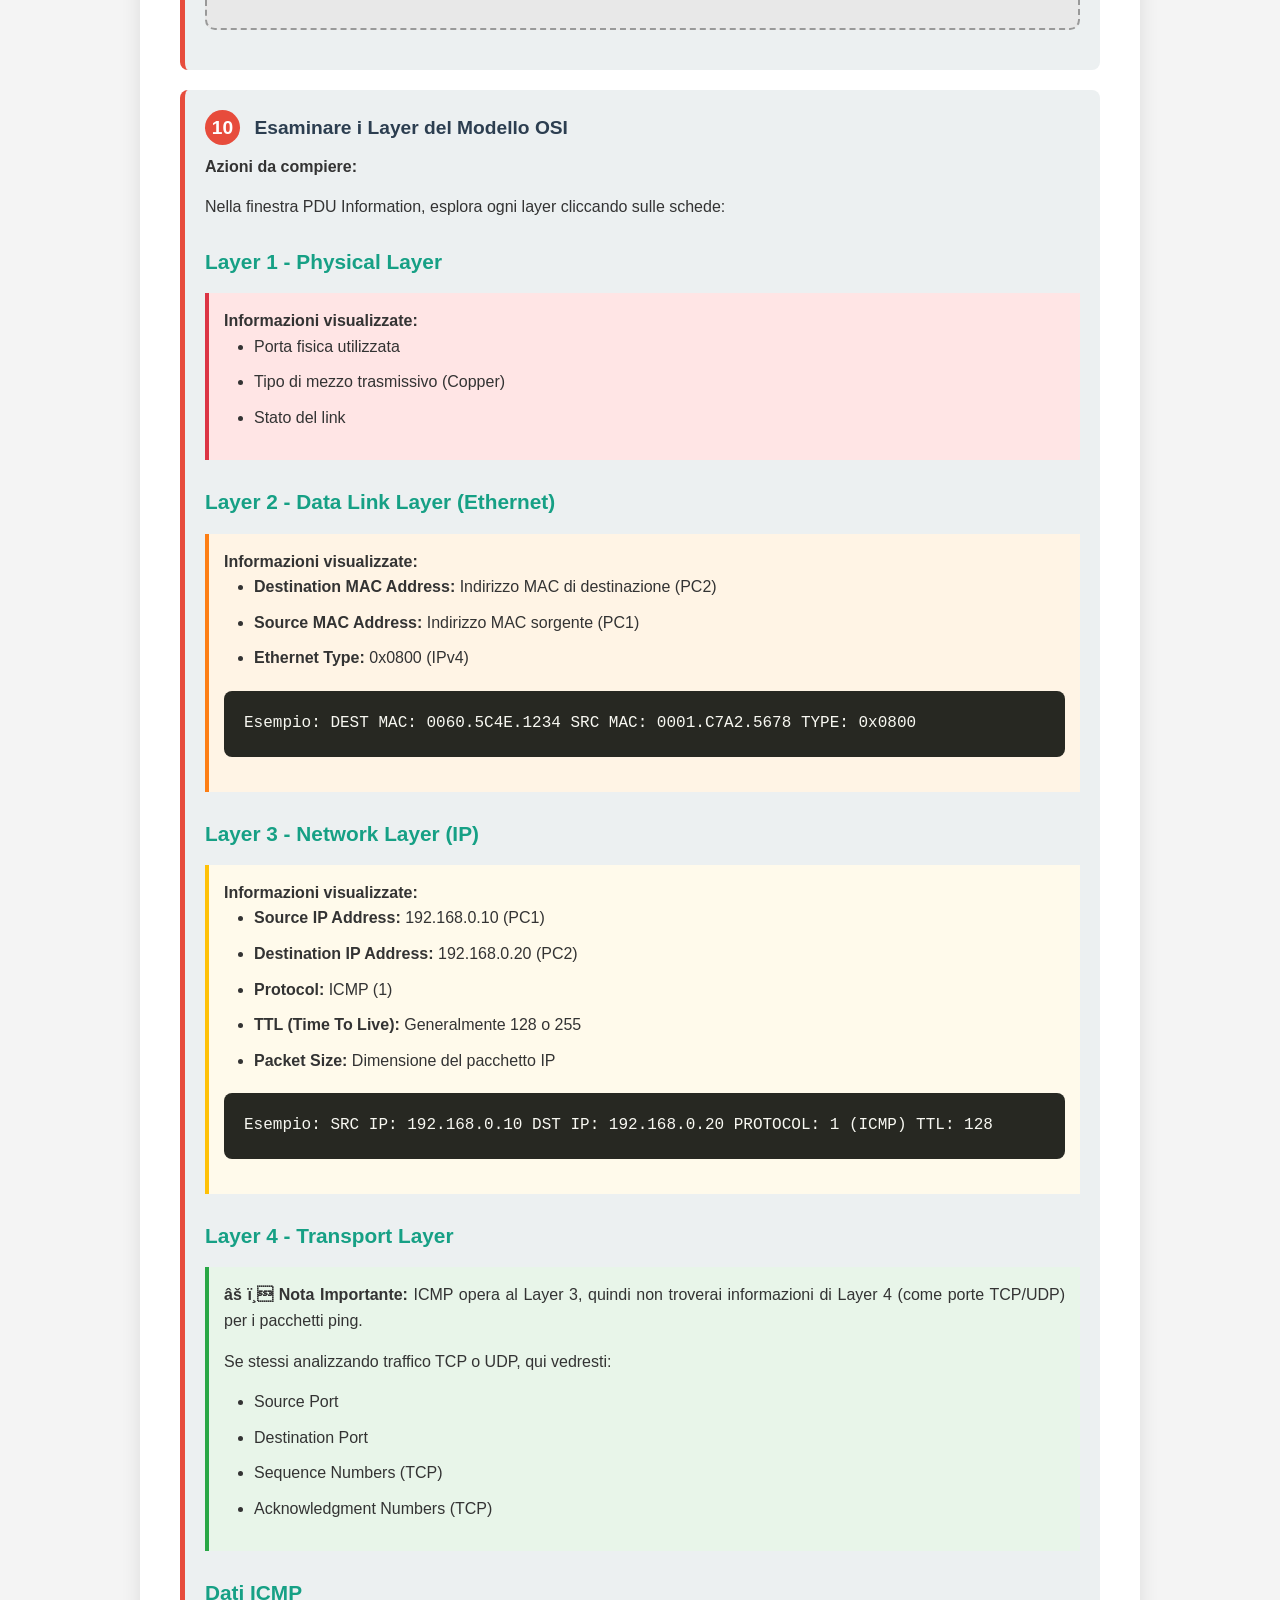
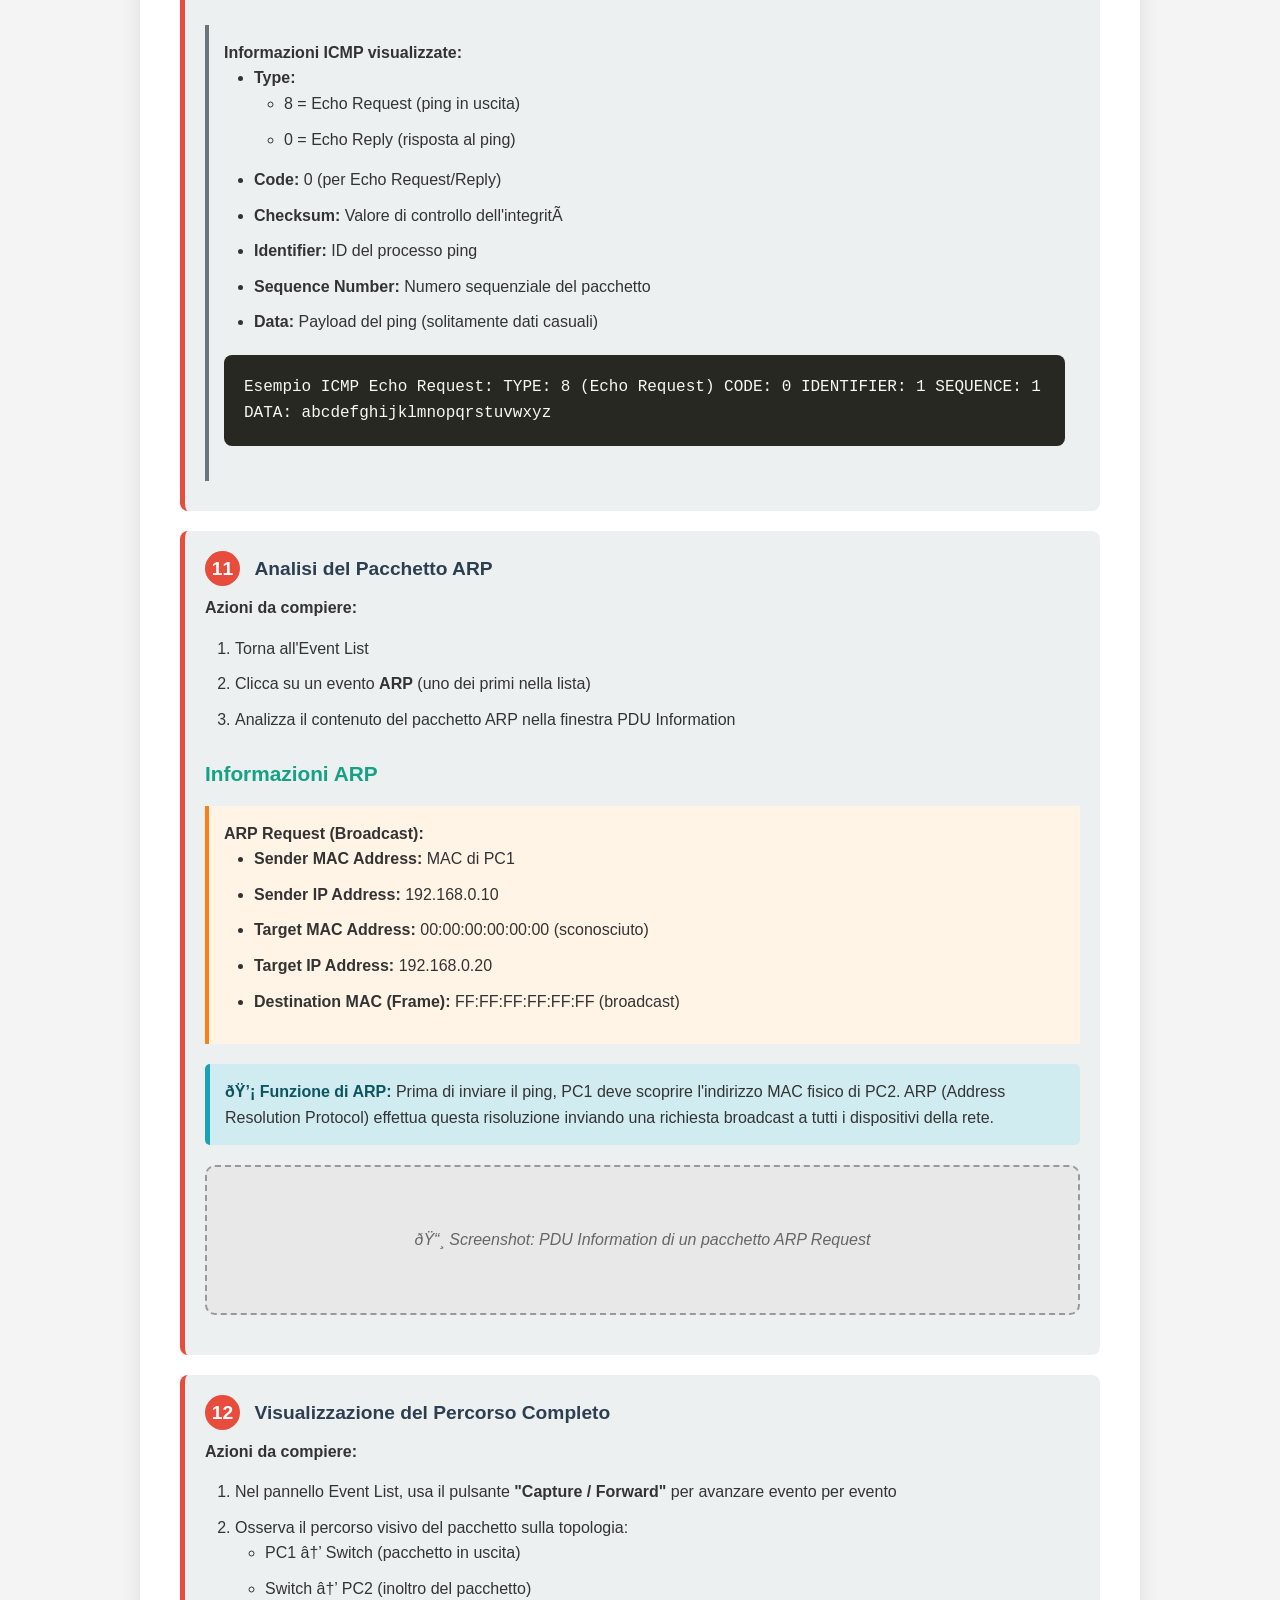
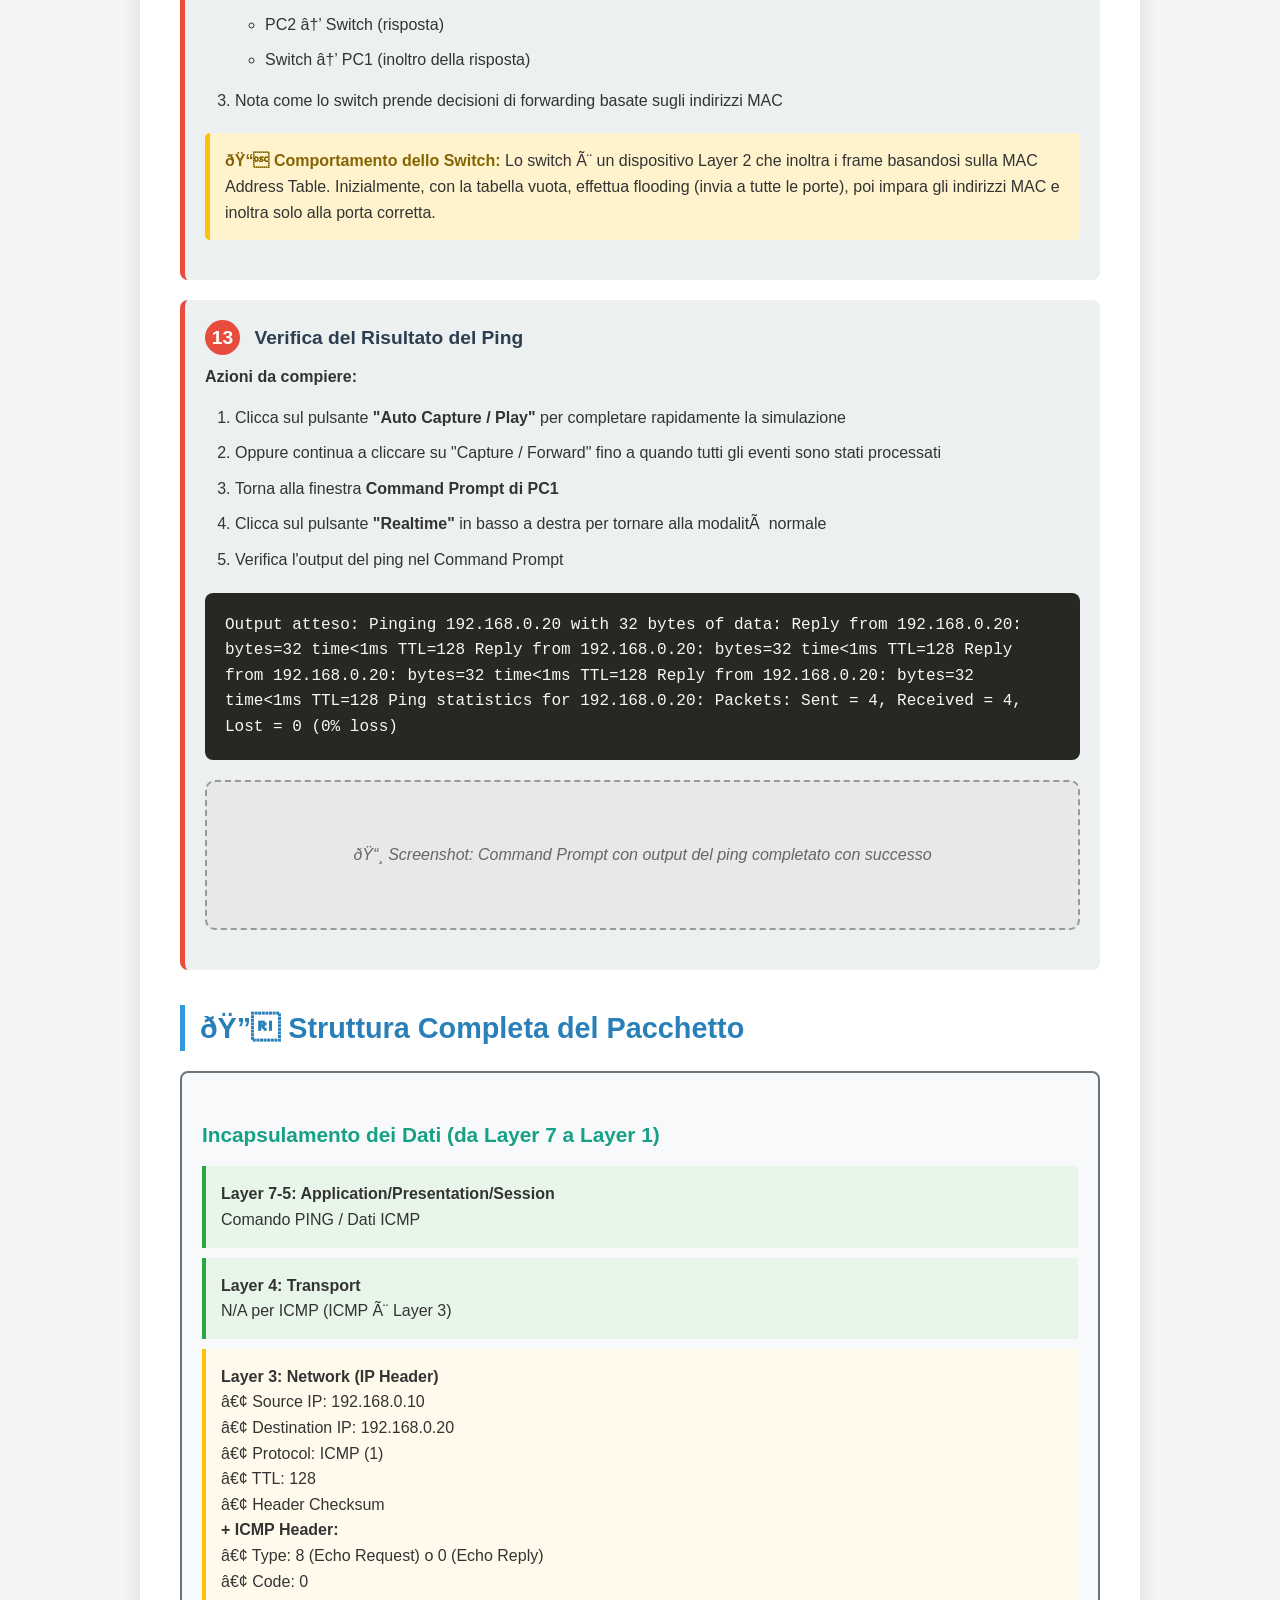
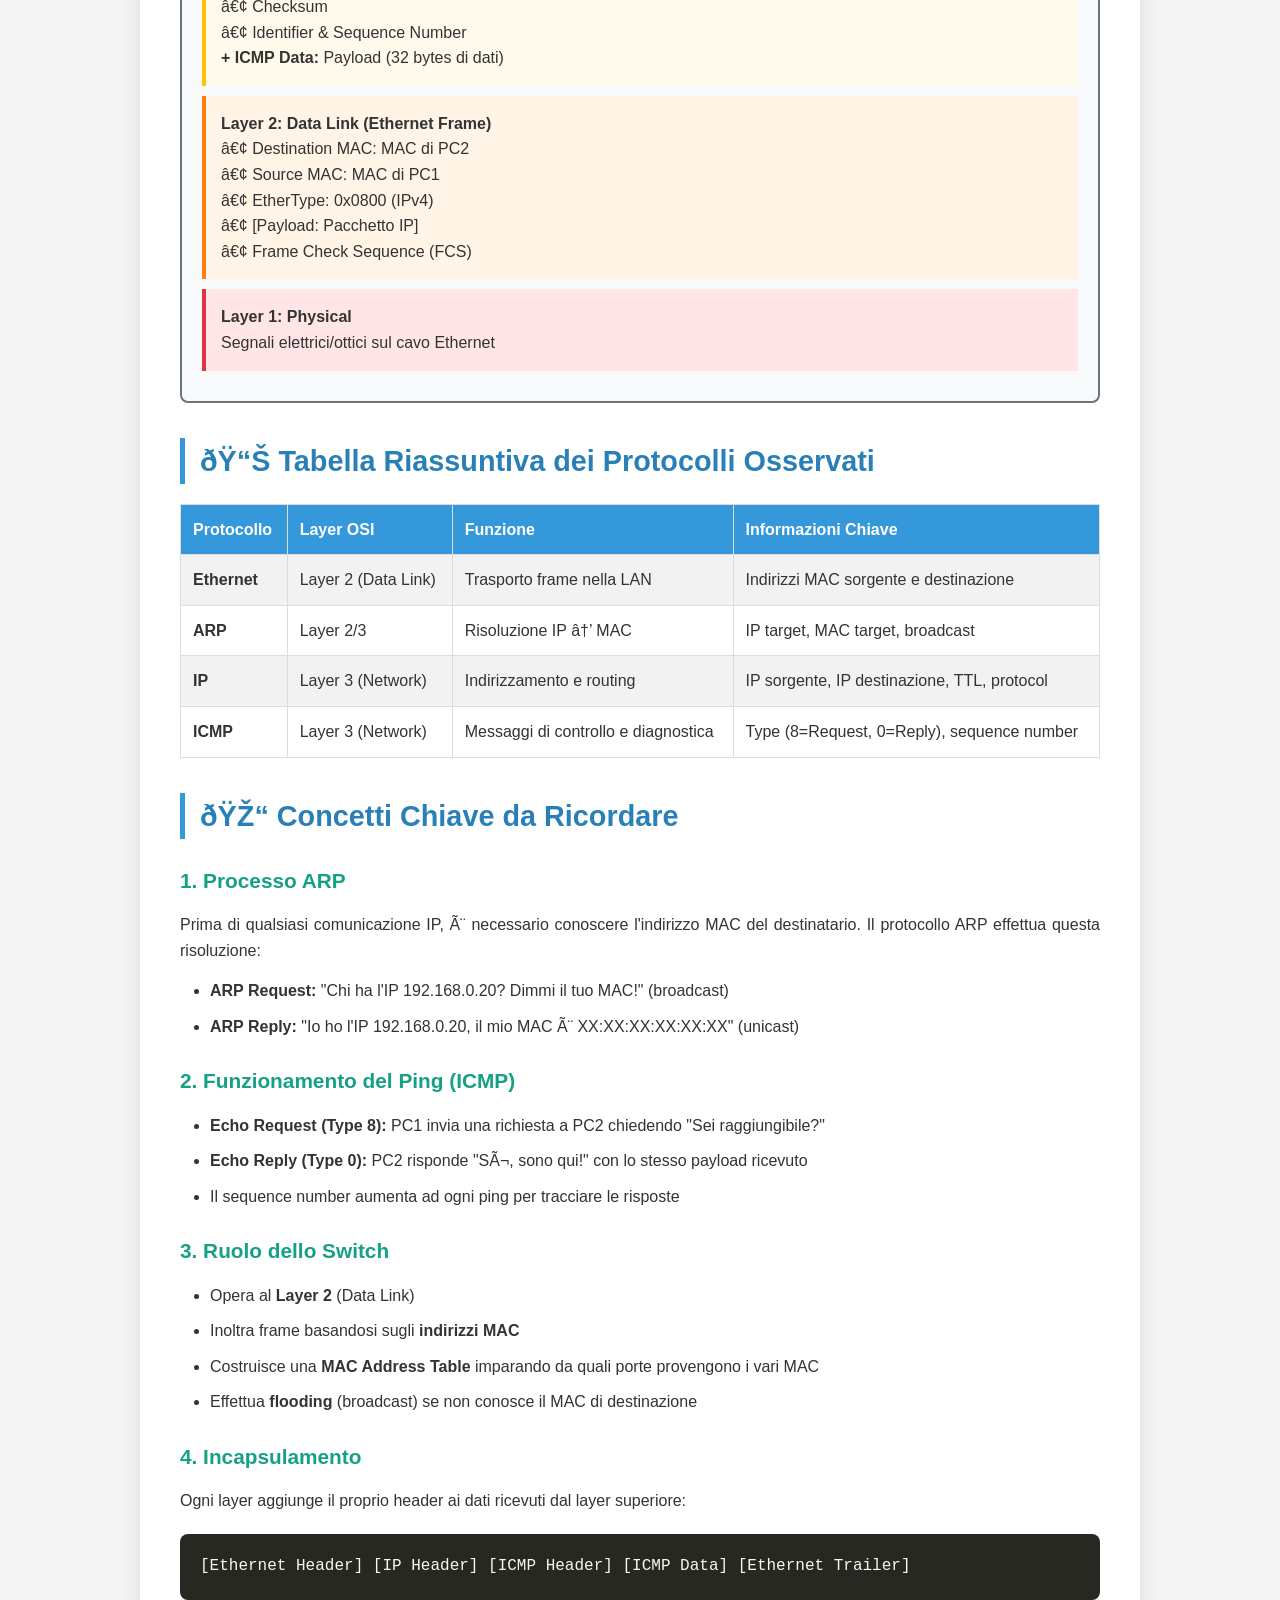
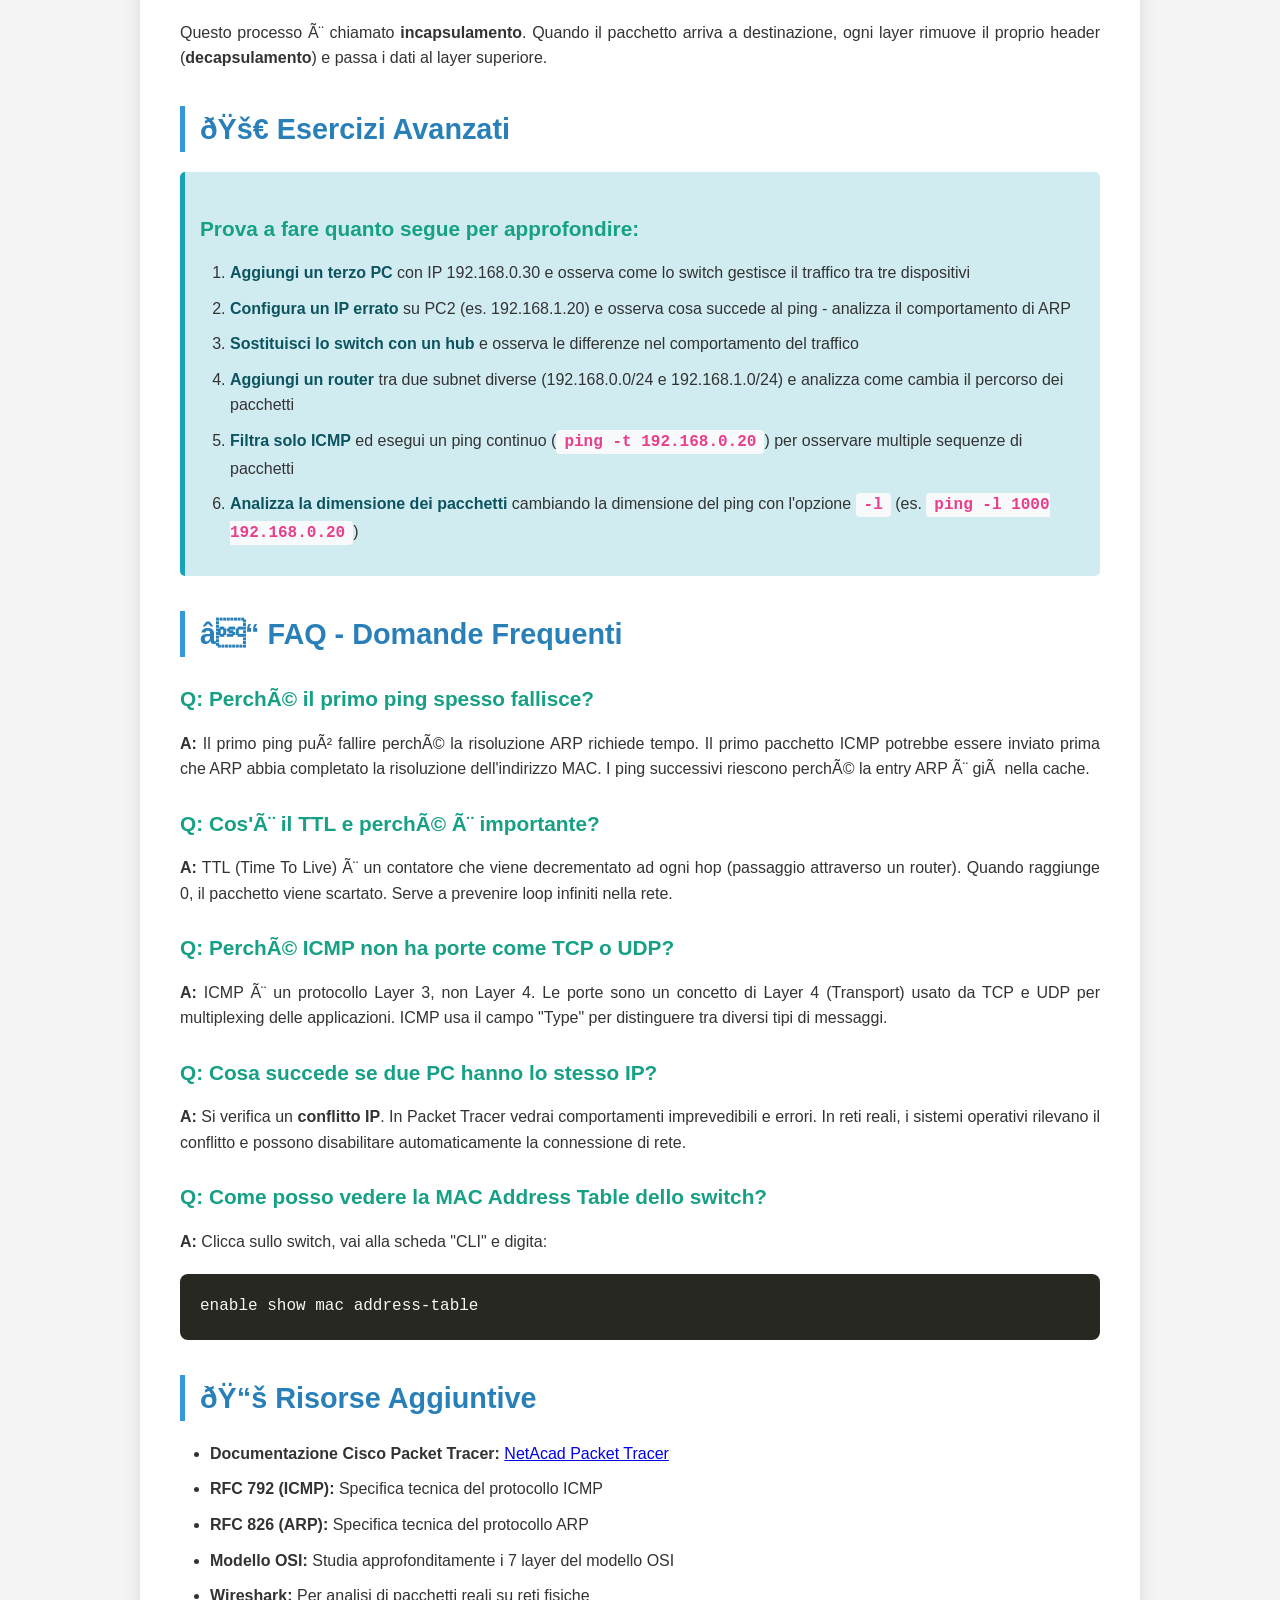
==== commit 230a44d0: "passo 8 -eseguito il comando ping nel prompt dei comandi -digitato vicino a ping l'indirizzo ip del " ====
--- a/tutorial_packet_tracer.html
+++ b/tutorial_packet_tracer.html
@@ -231,7 +231,7 @@
             </ol>
             
             <div class="screenshot-placeholder">
-                ðŸ“¸ Screenshot: Command Prompt di PC1 con il comando ping digitato
+                <img src="Esecuzione ping.png" alt="Esecuzione del comando ping in PC1">
             </div>
         </div>
 
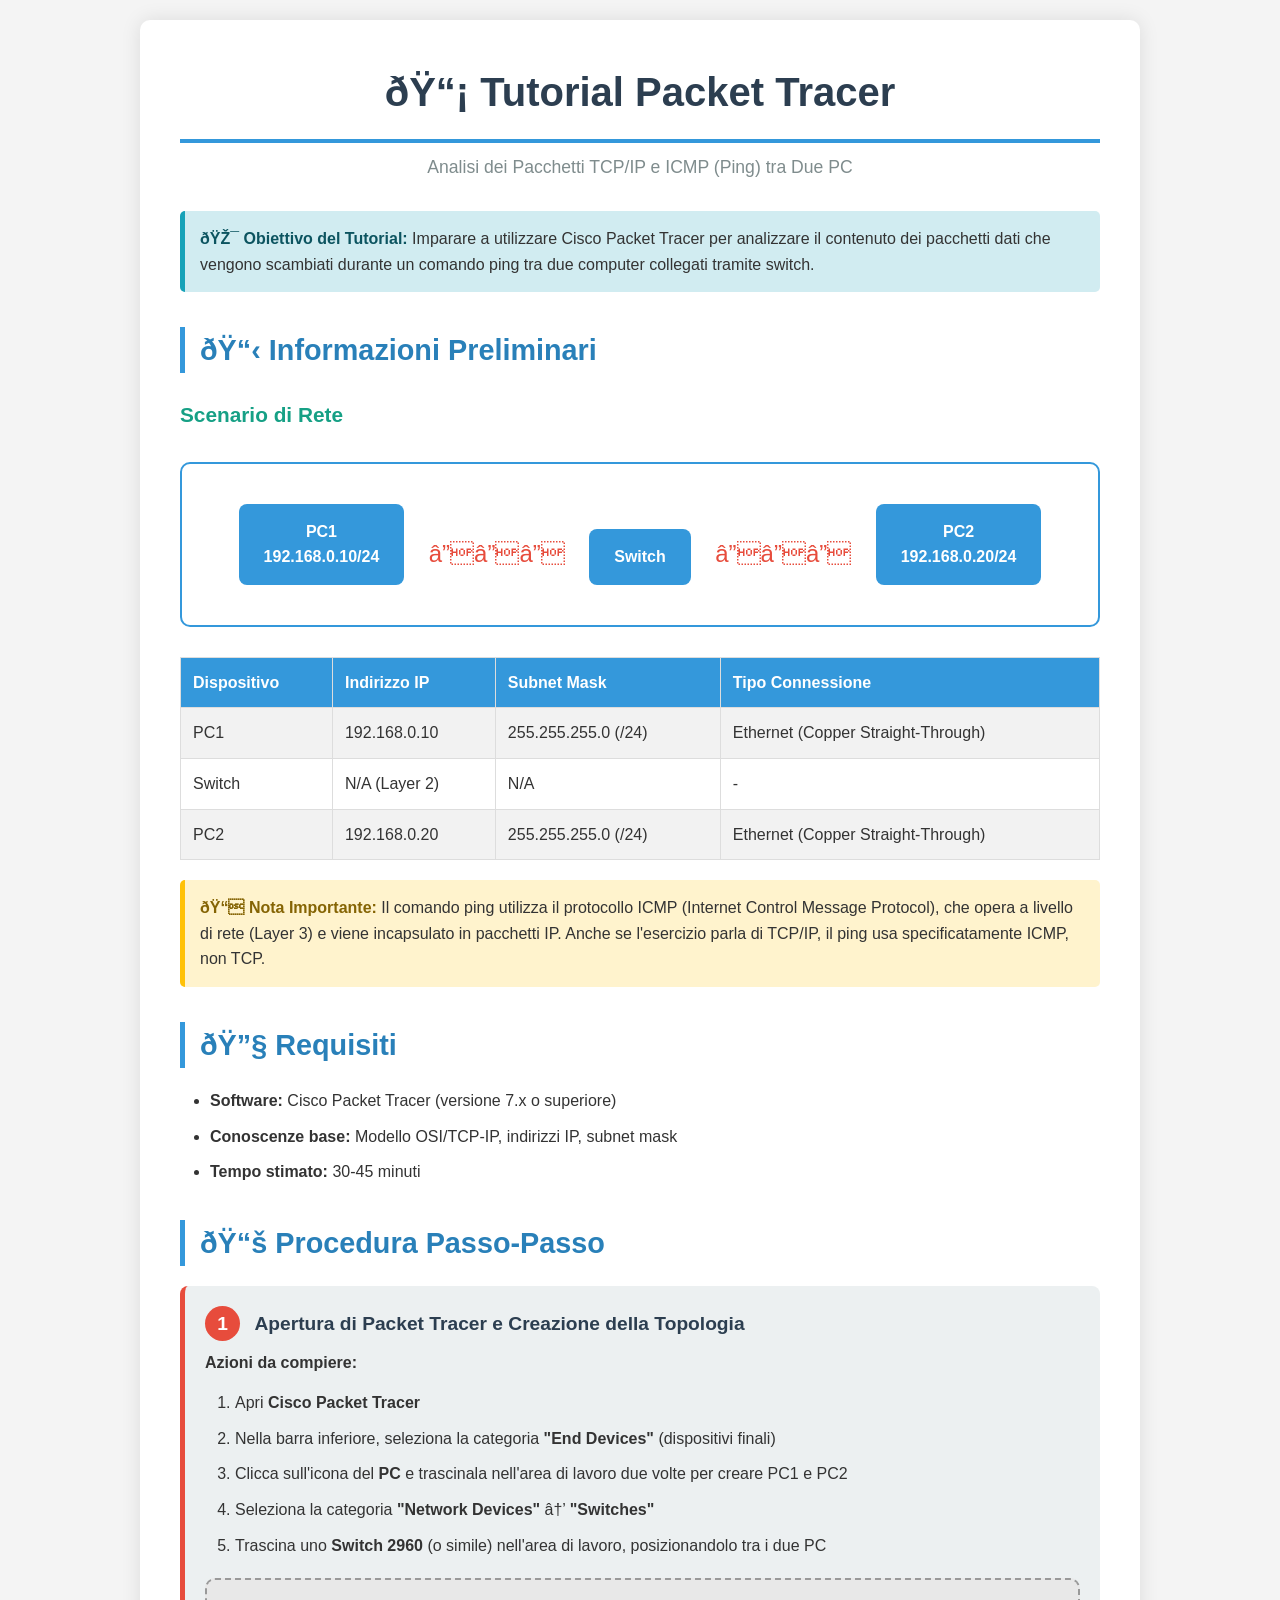
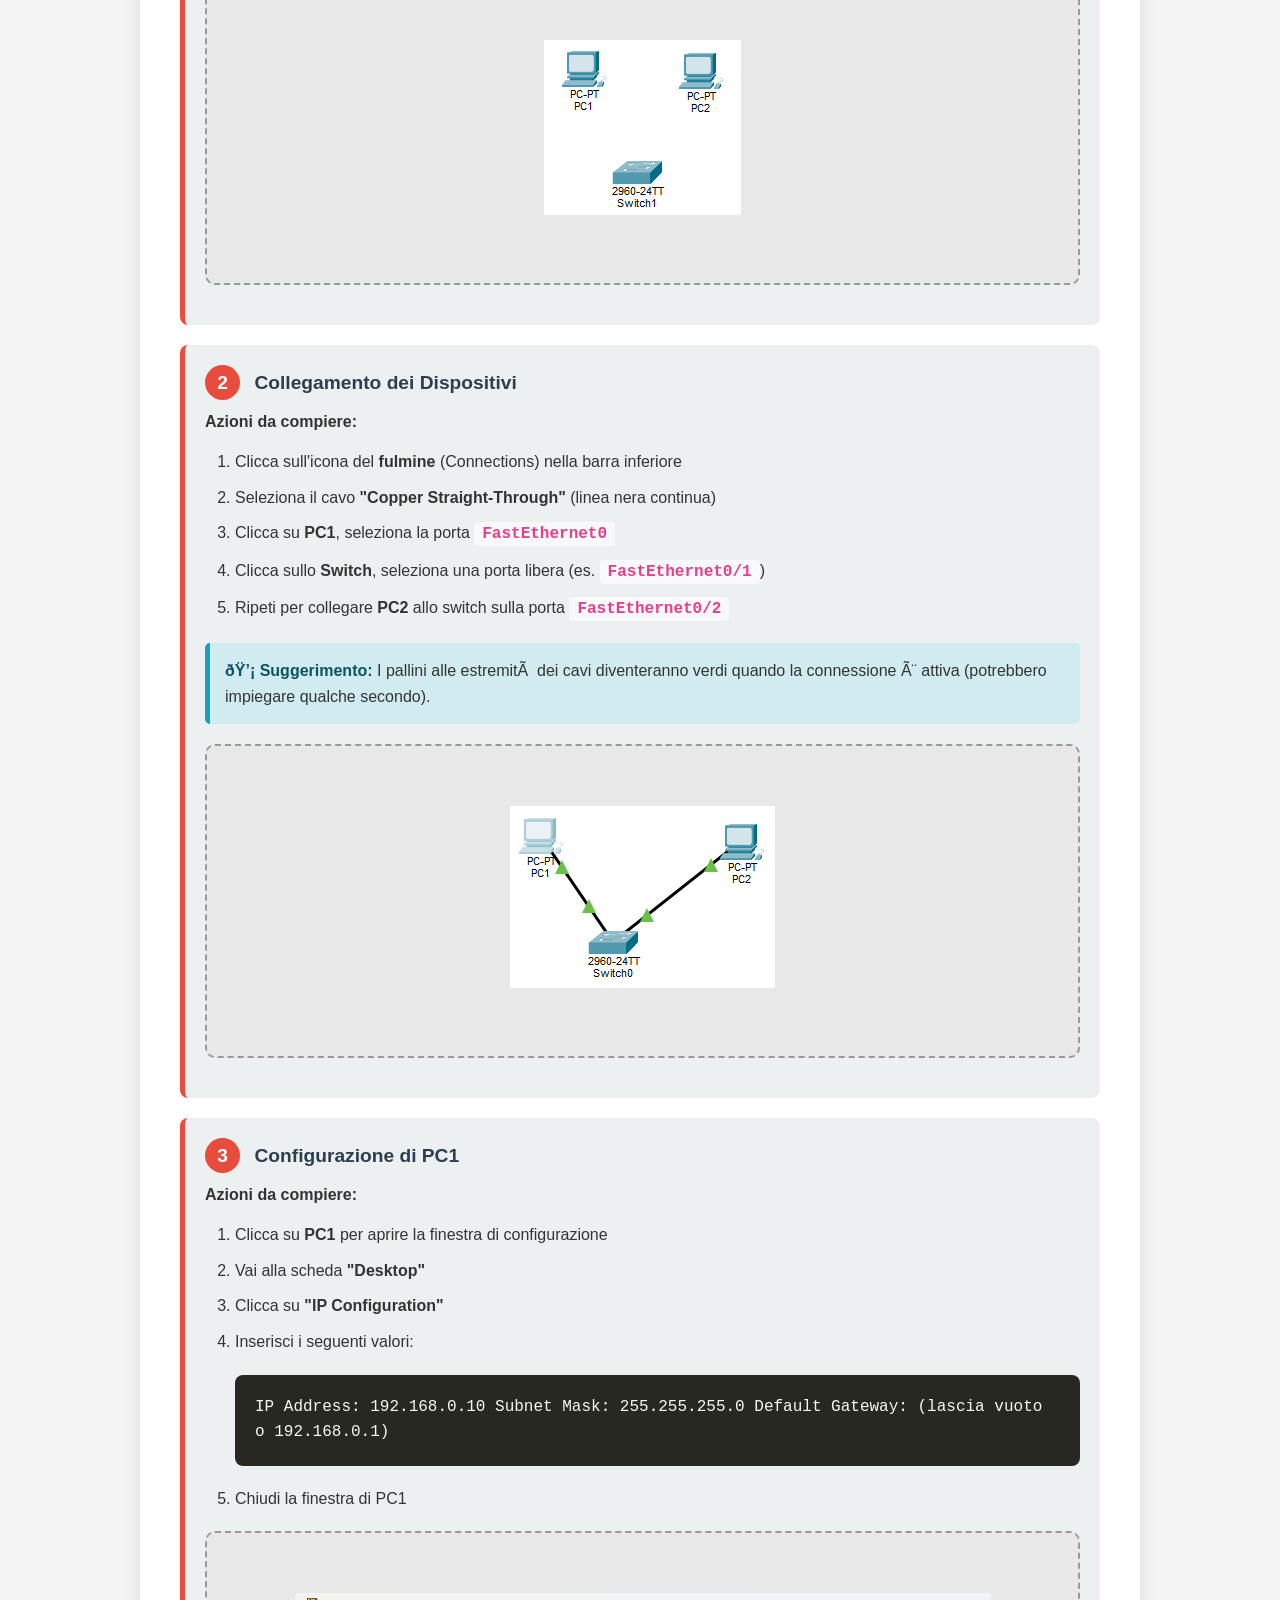
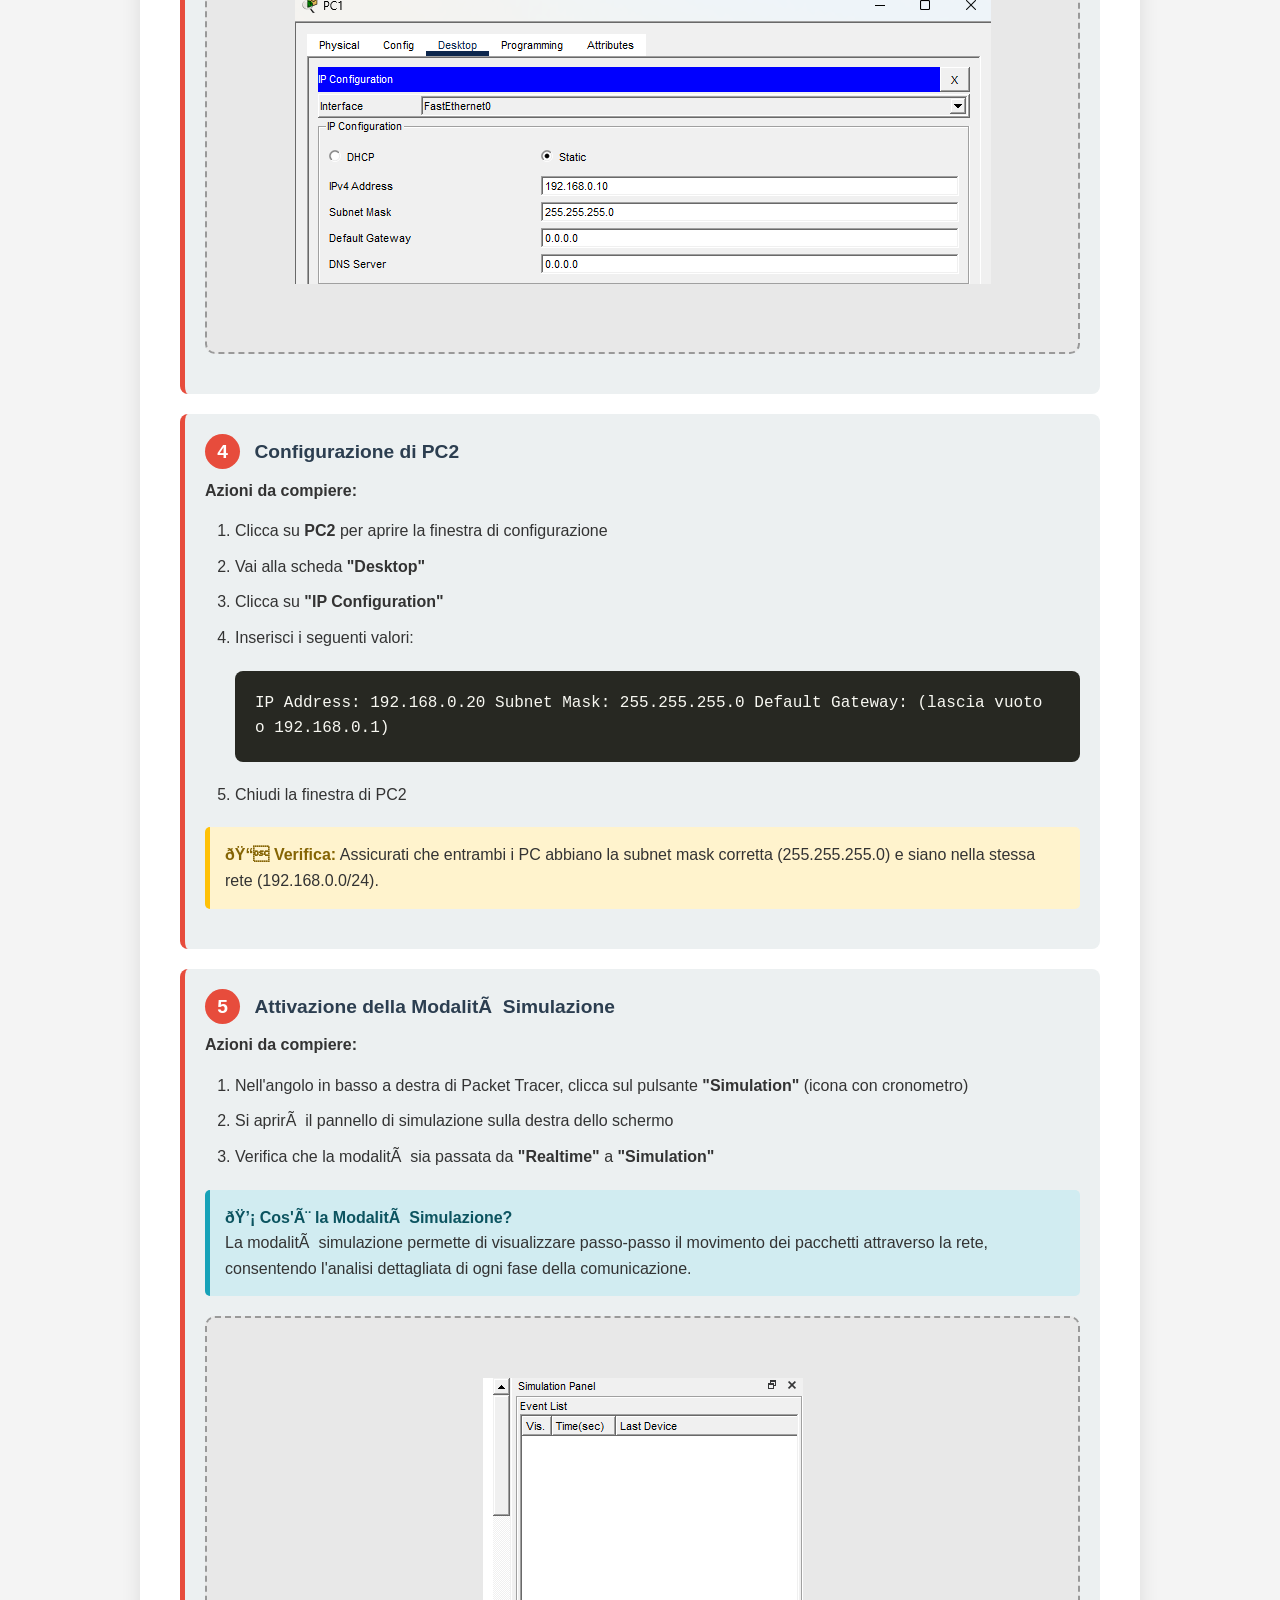
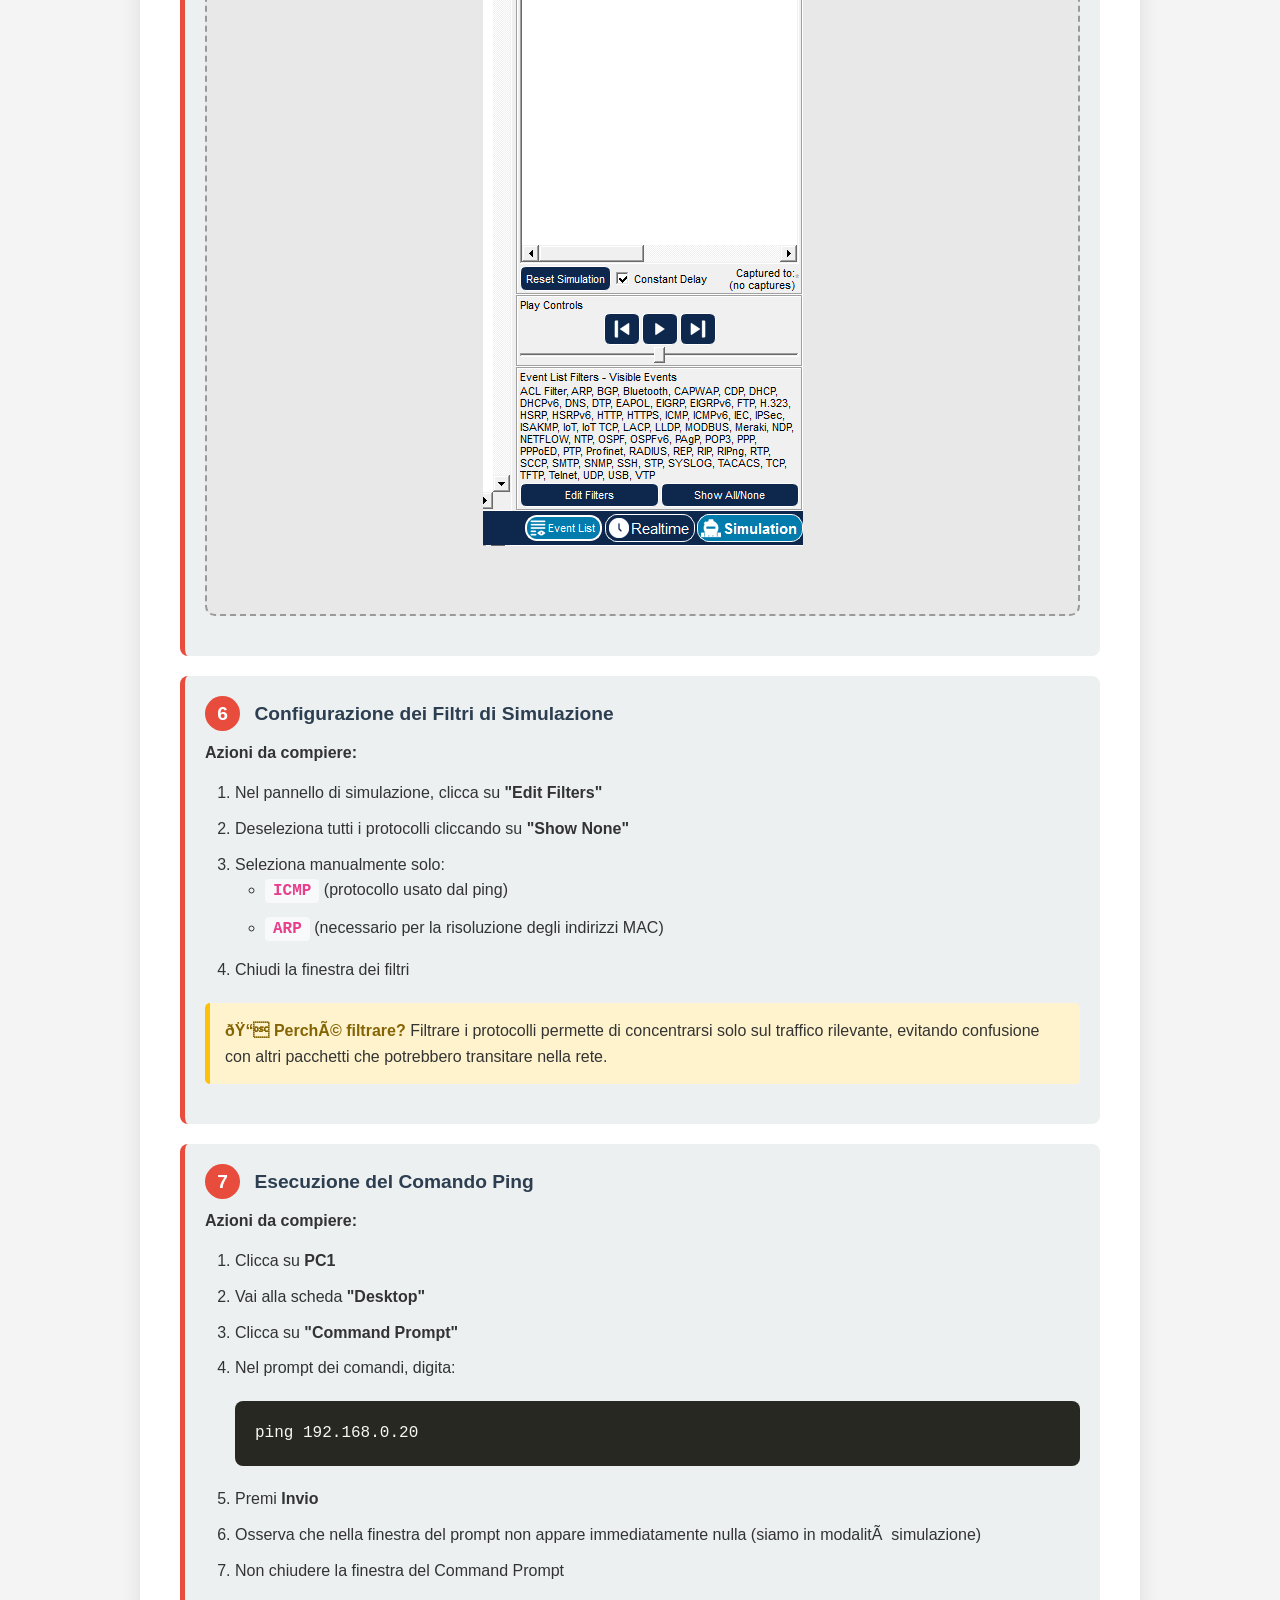
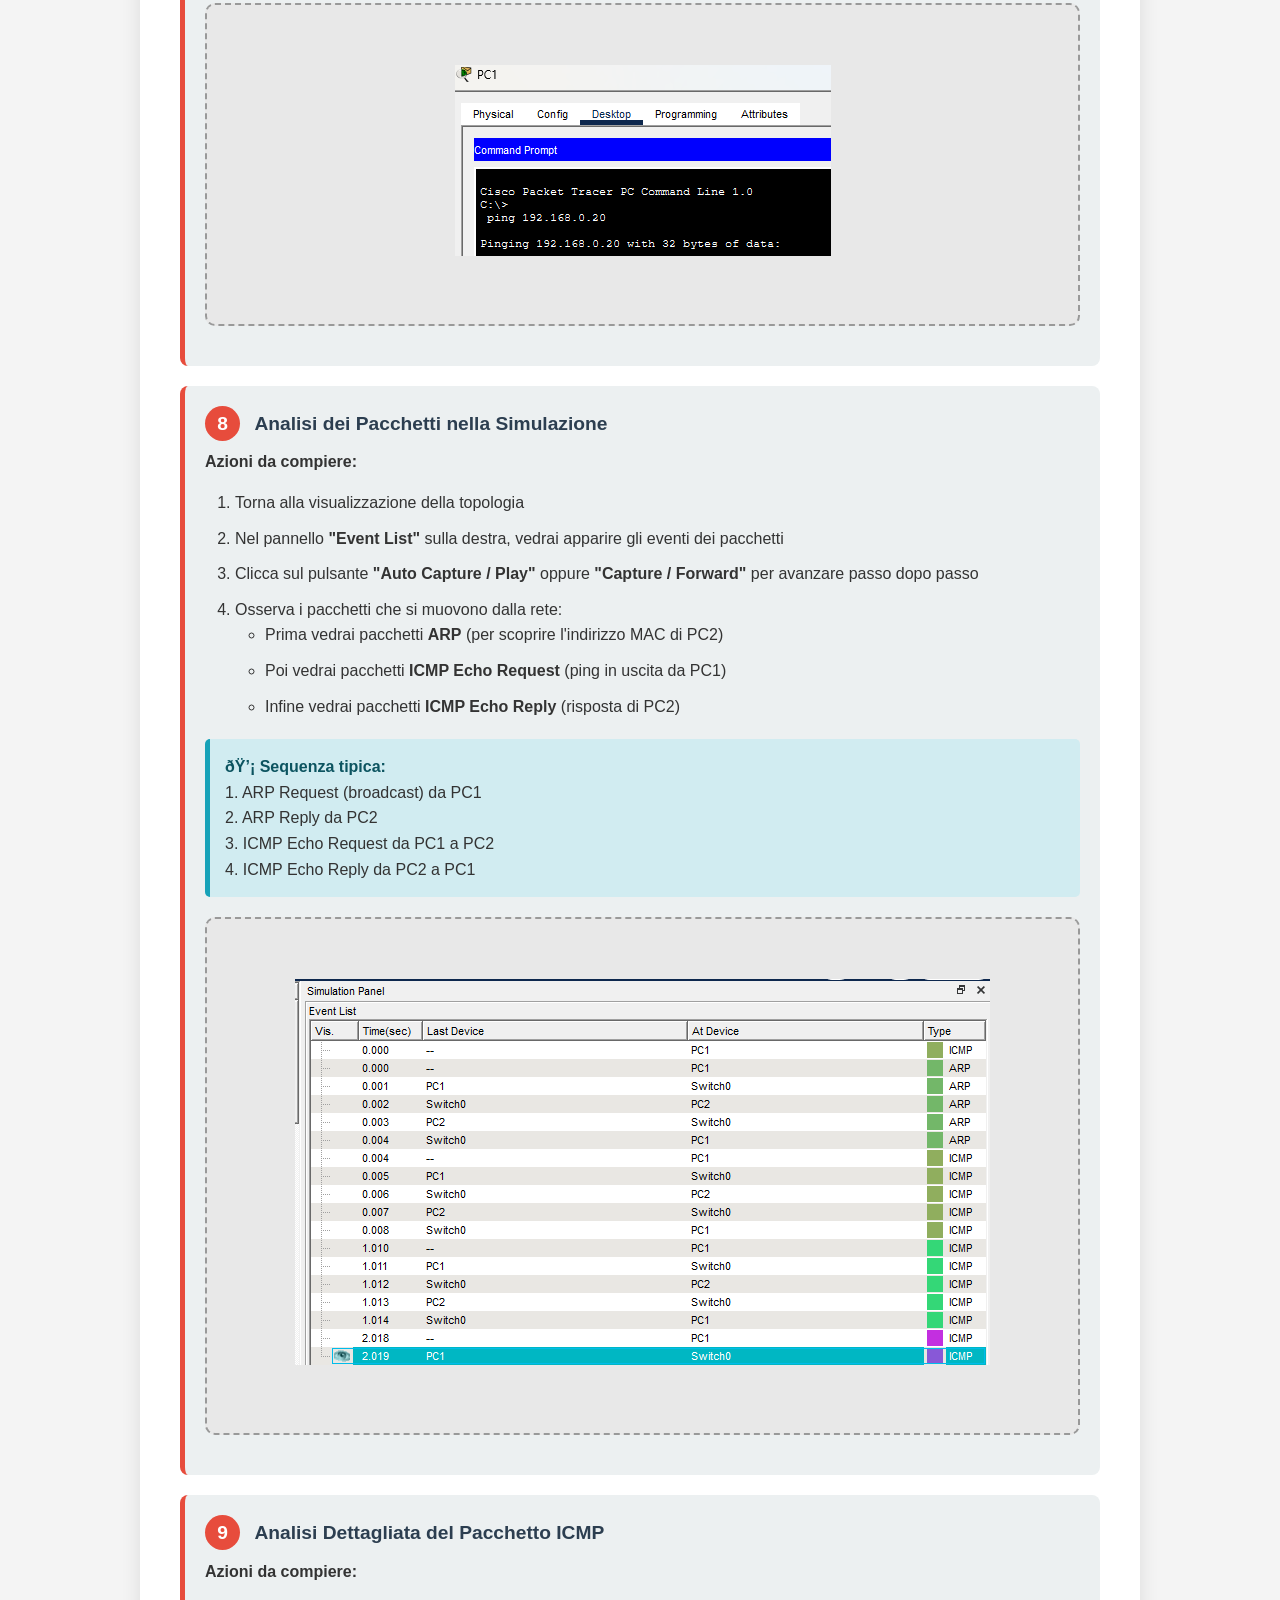
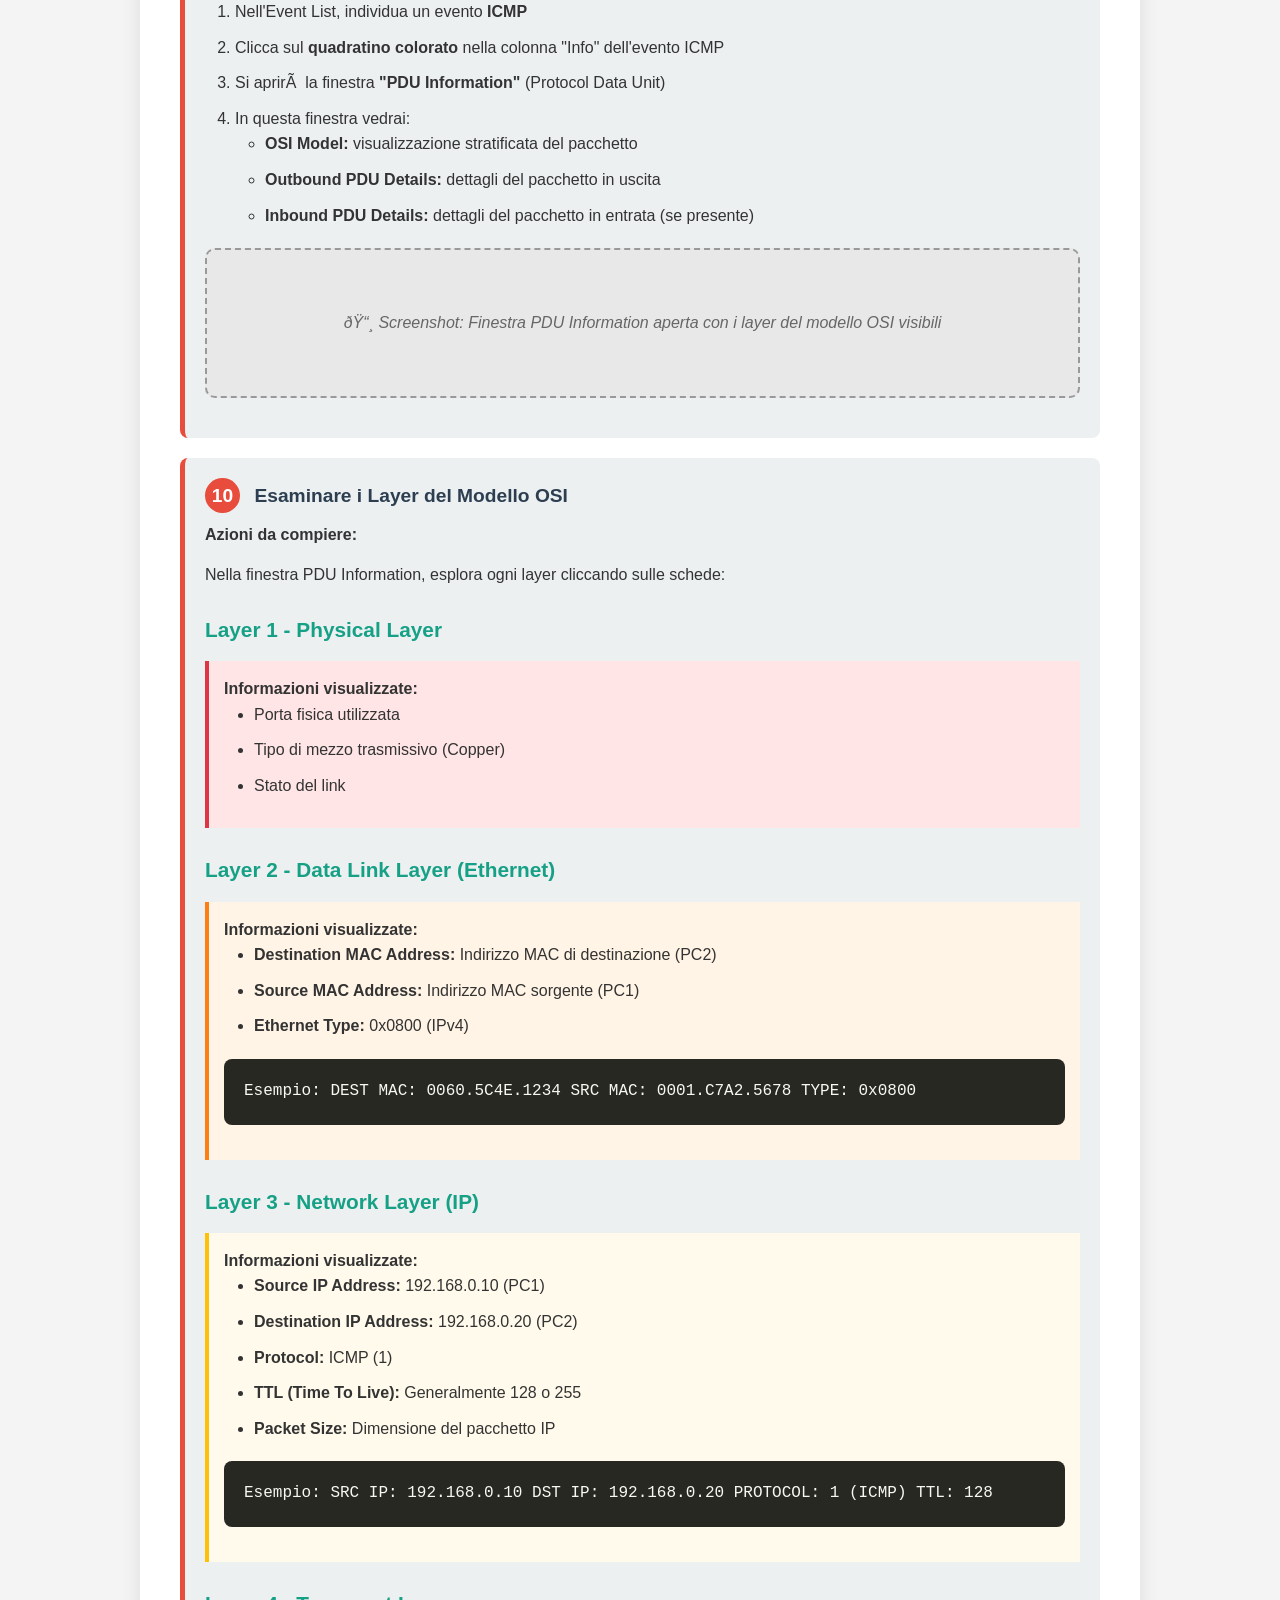
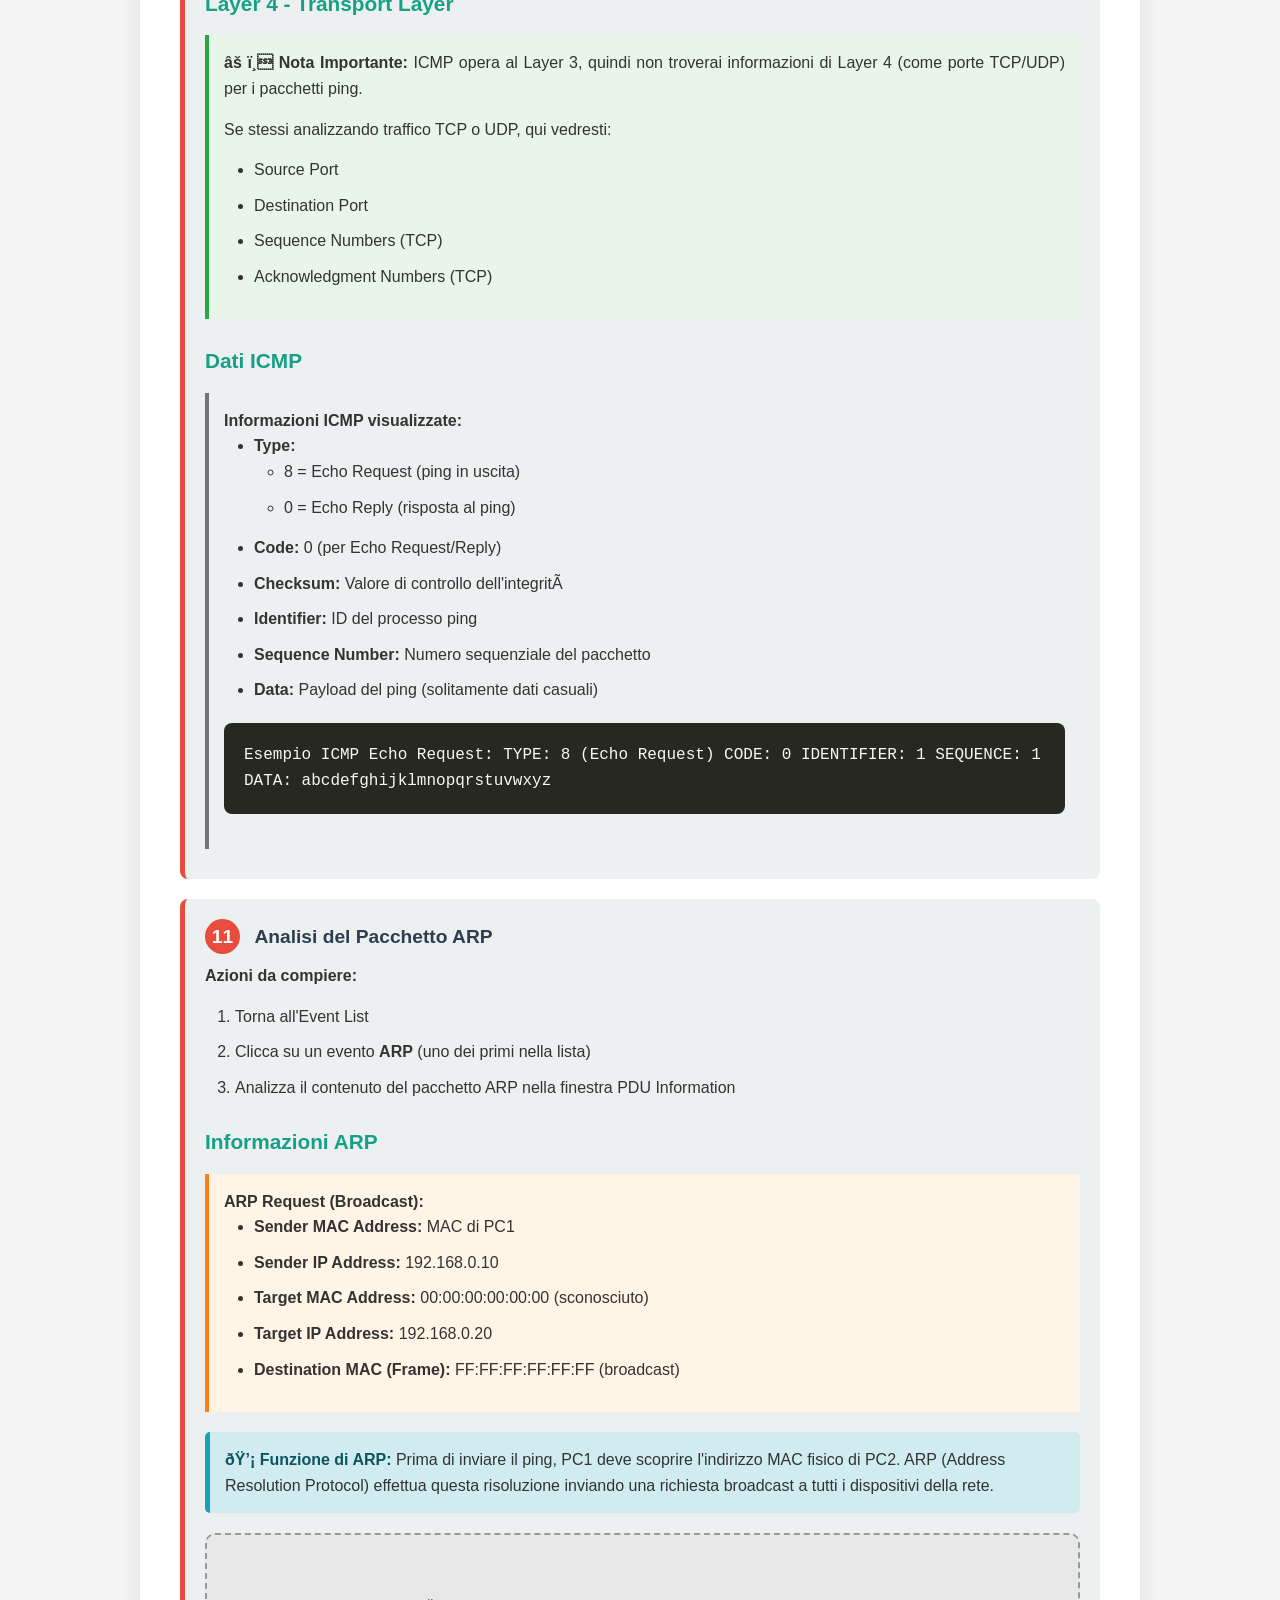
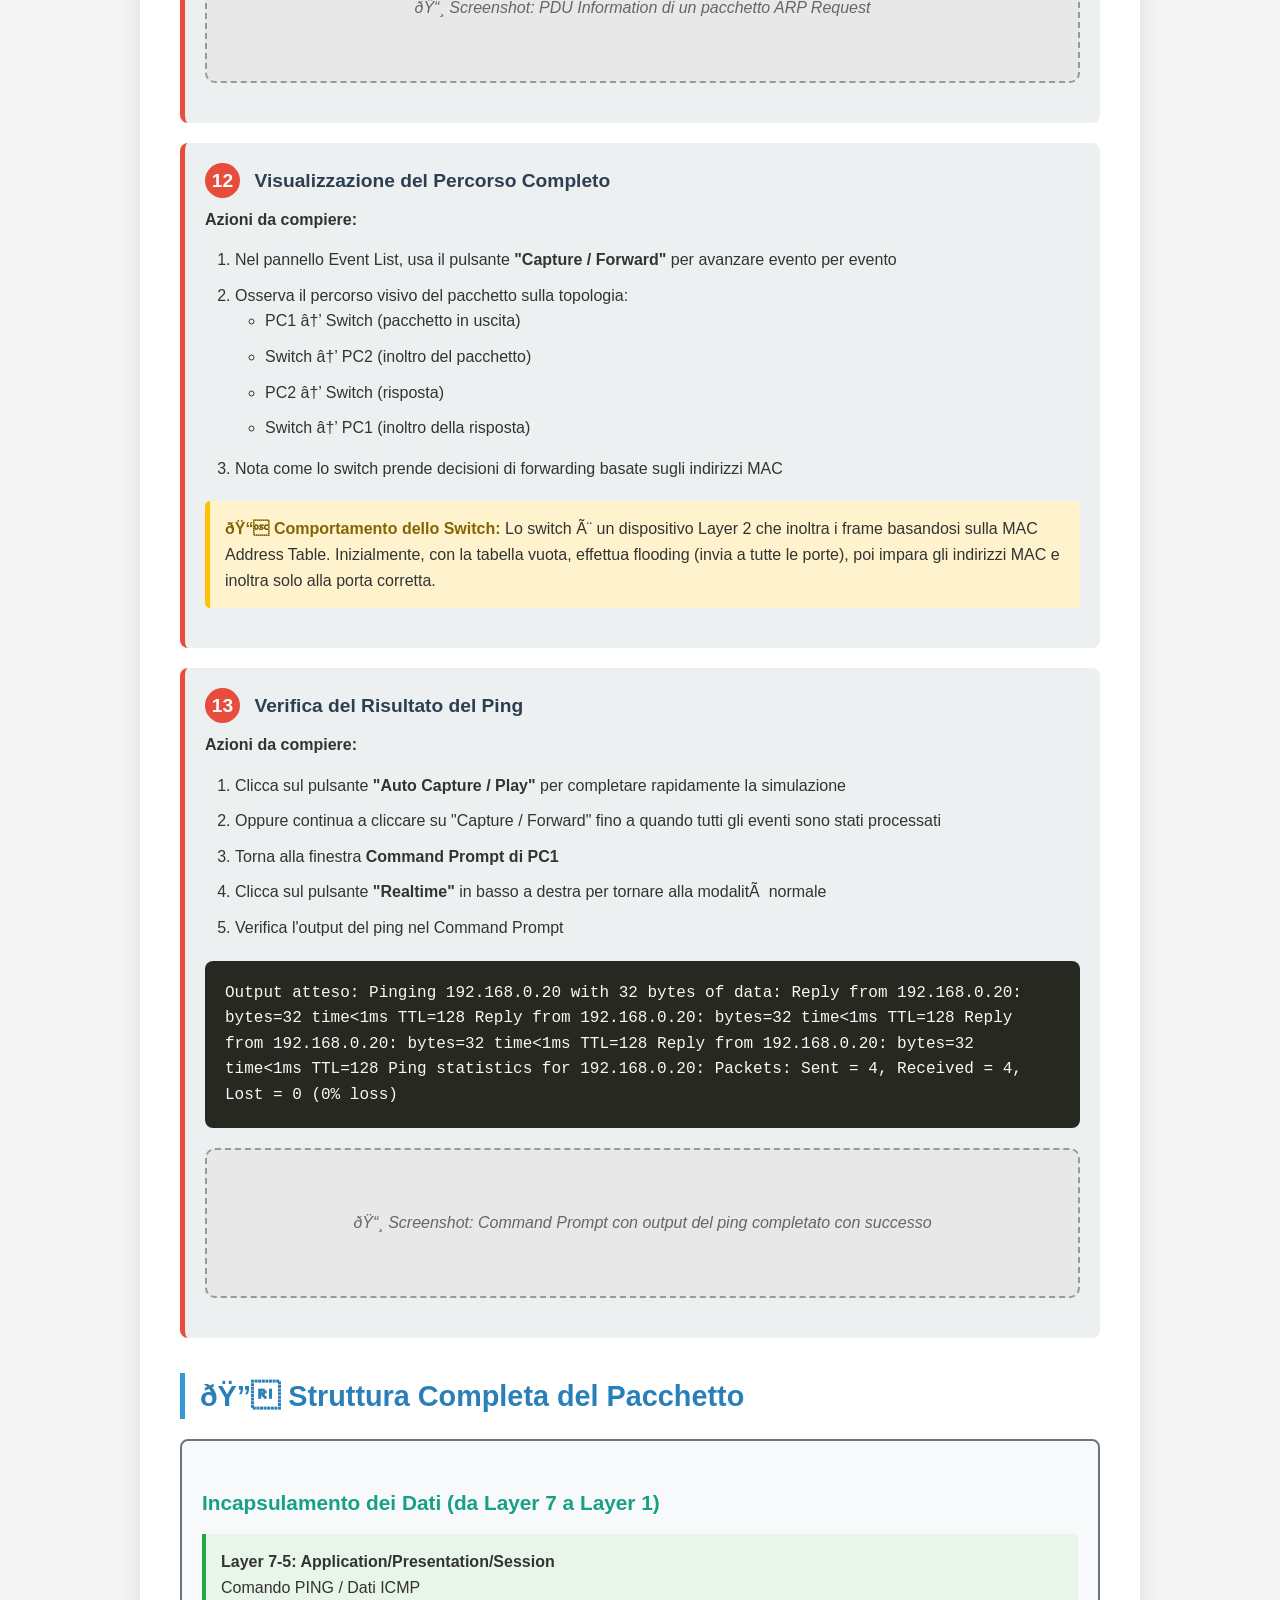
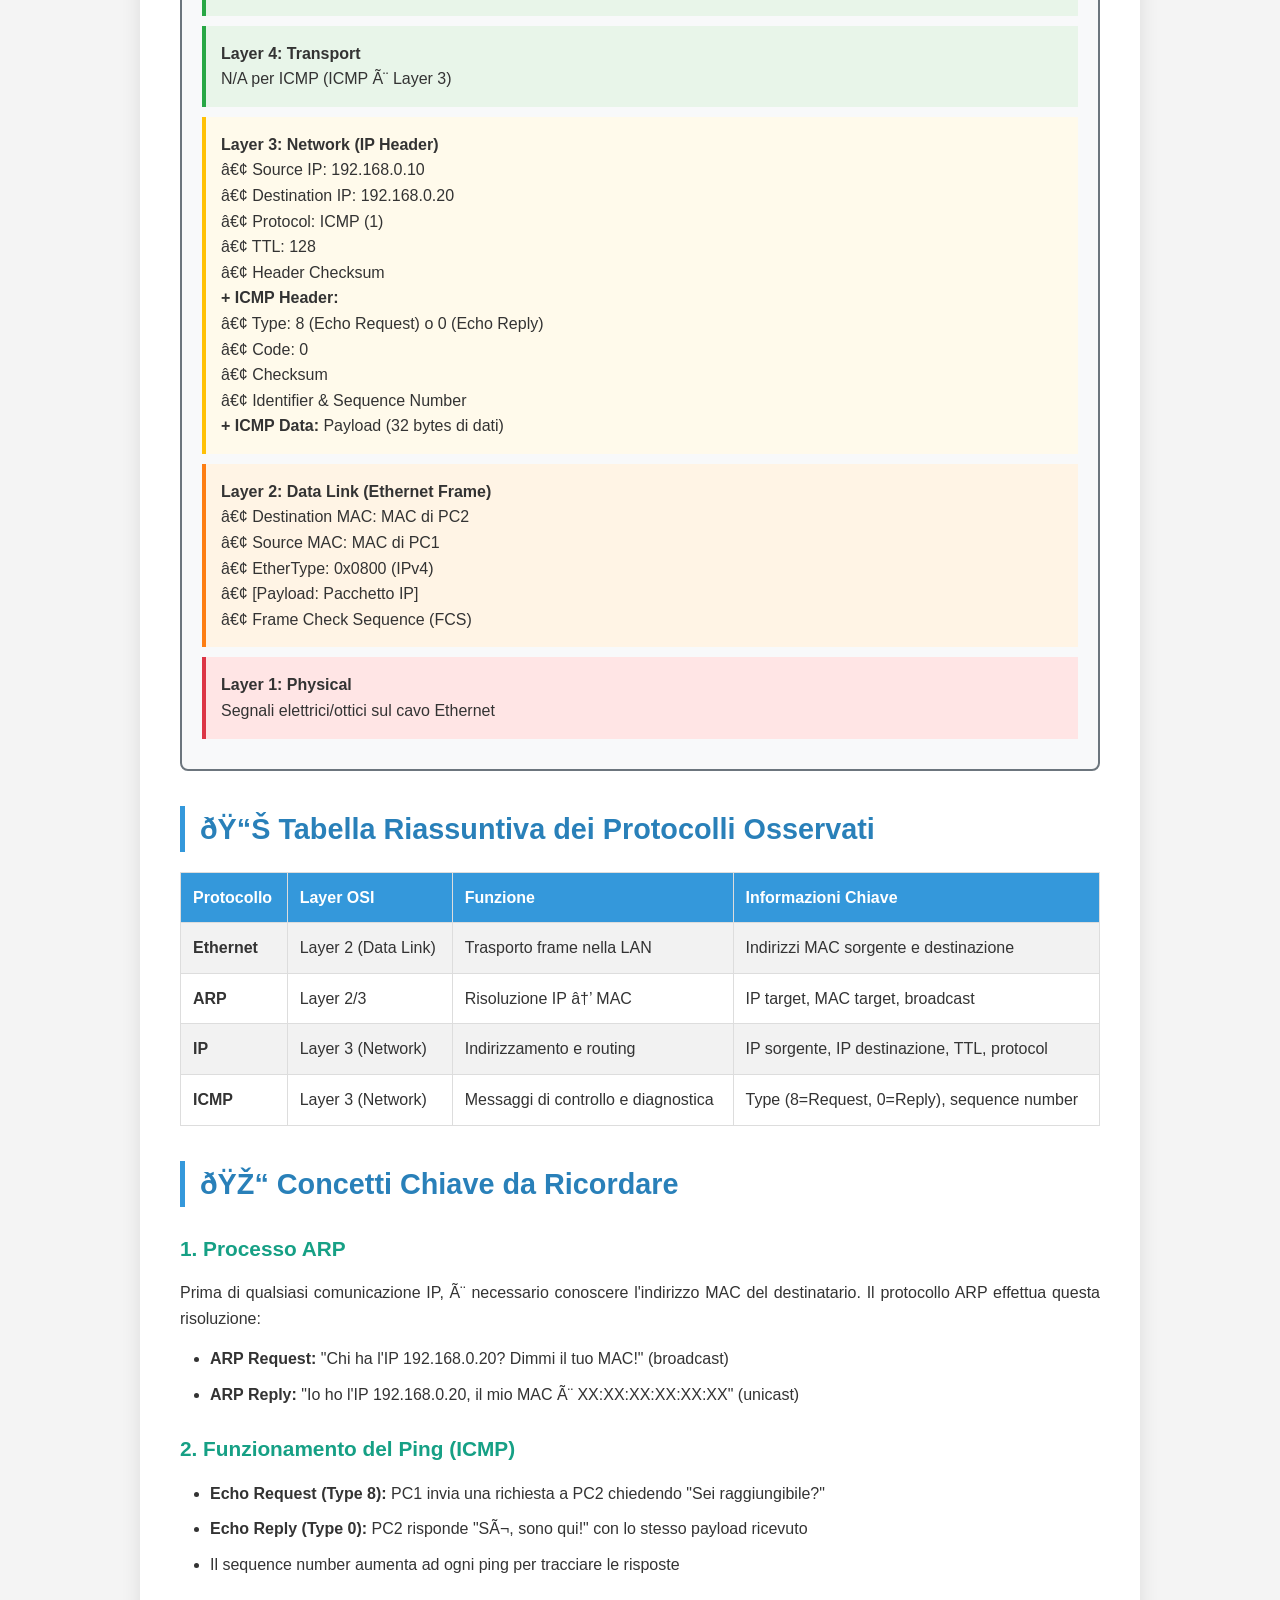
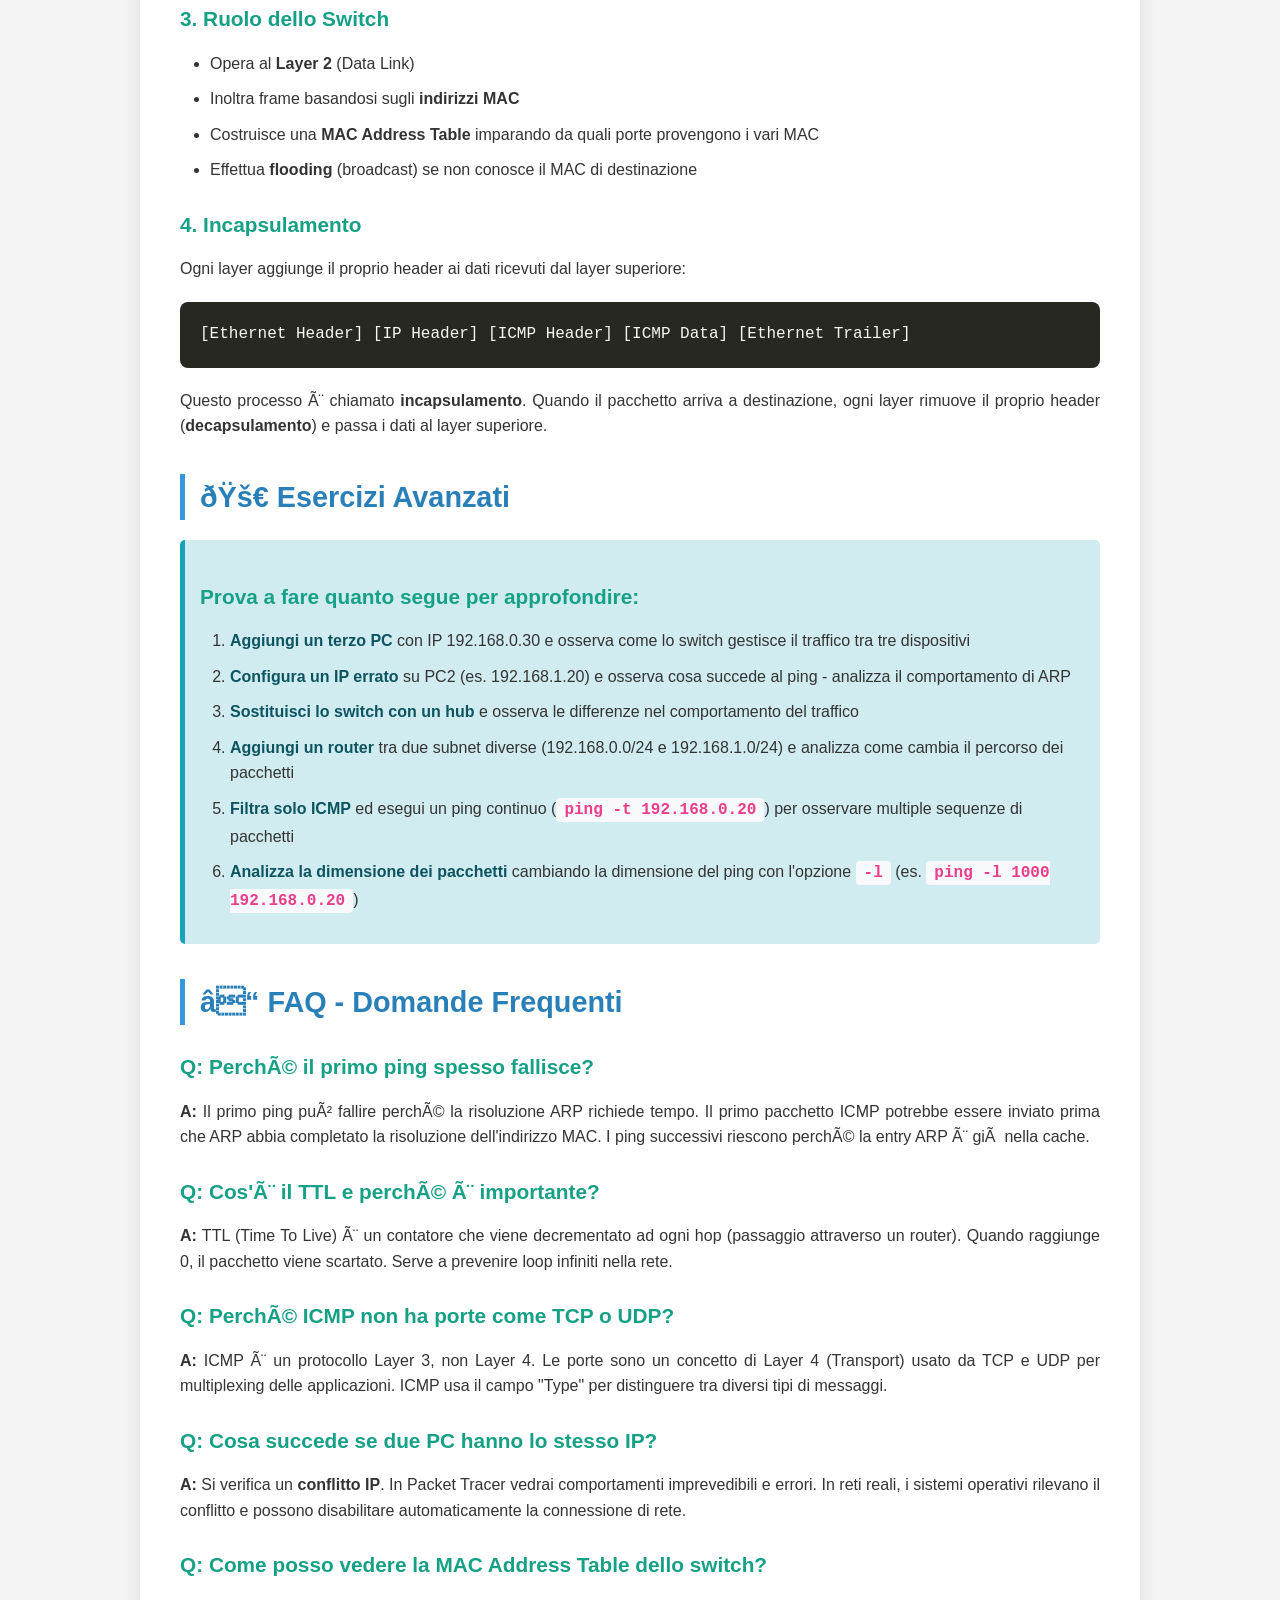
==== commit e24a48b7: "passo 8 -premuto play e osservato che movimenti facevano i pacchetti -messo in pausa la simulazione " ====
--- a/tutorial_packet_tracer.html
+++ b/tutorial_packet_tracer.html
@@ -264,7 +264,7 @@
             </div>
             
             <div class="screenshot-placeholder">
-                ðŸ“¸ Screenshot: Event List con la sequenza di pacchetti ARP e ICMP visibili
+                <img src="Event List.png" alt="Event List con pacchetti ARP e ICMP">
             </div>
         </div>
 
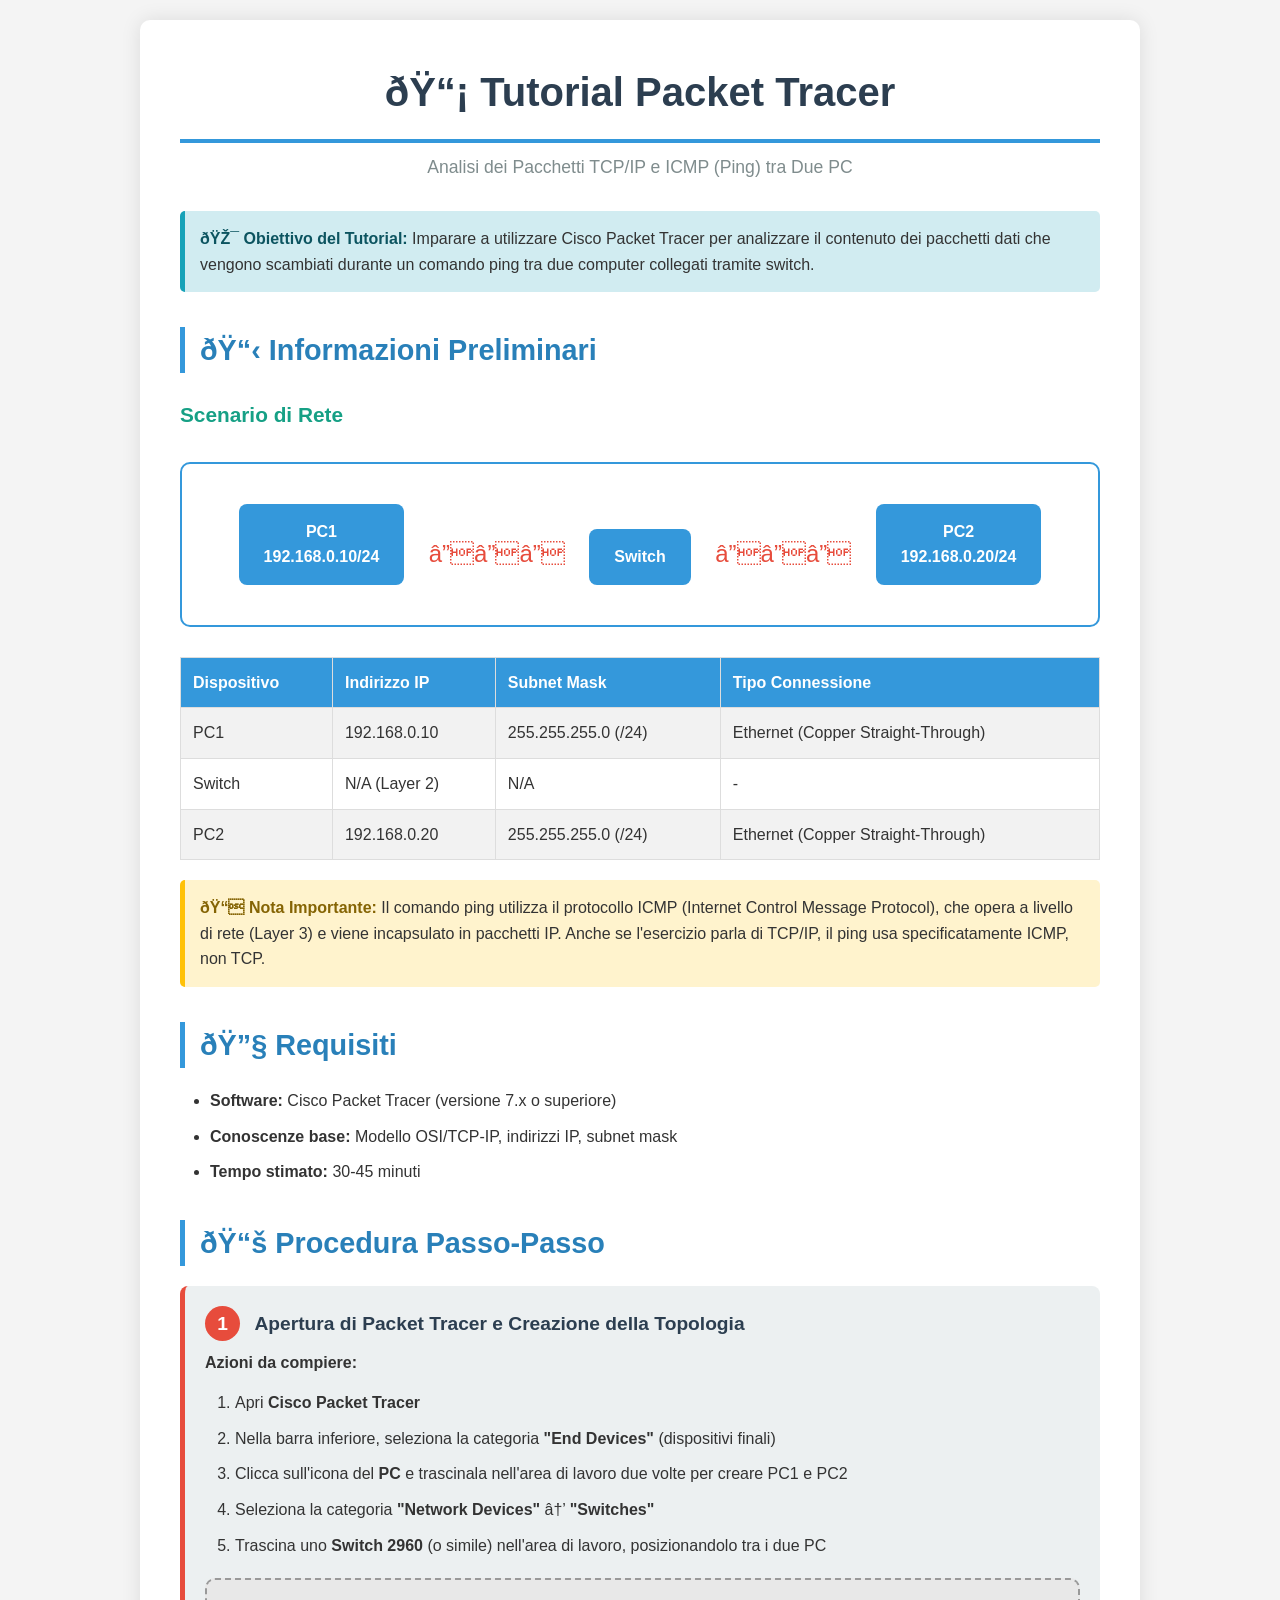
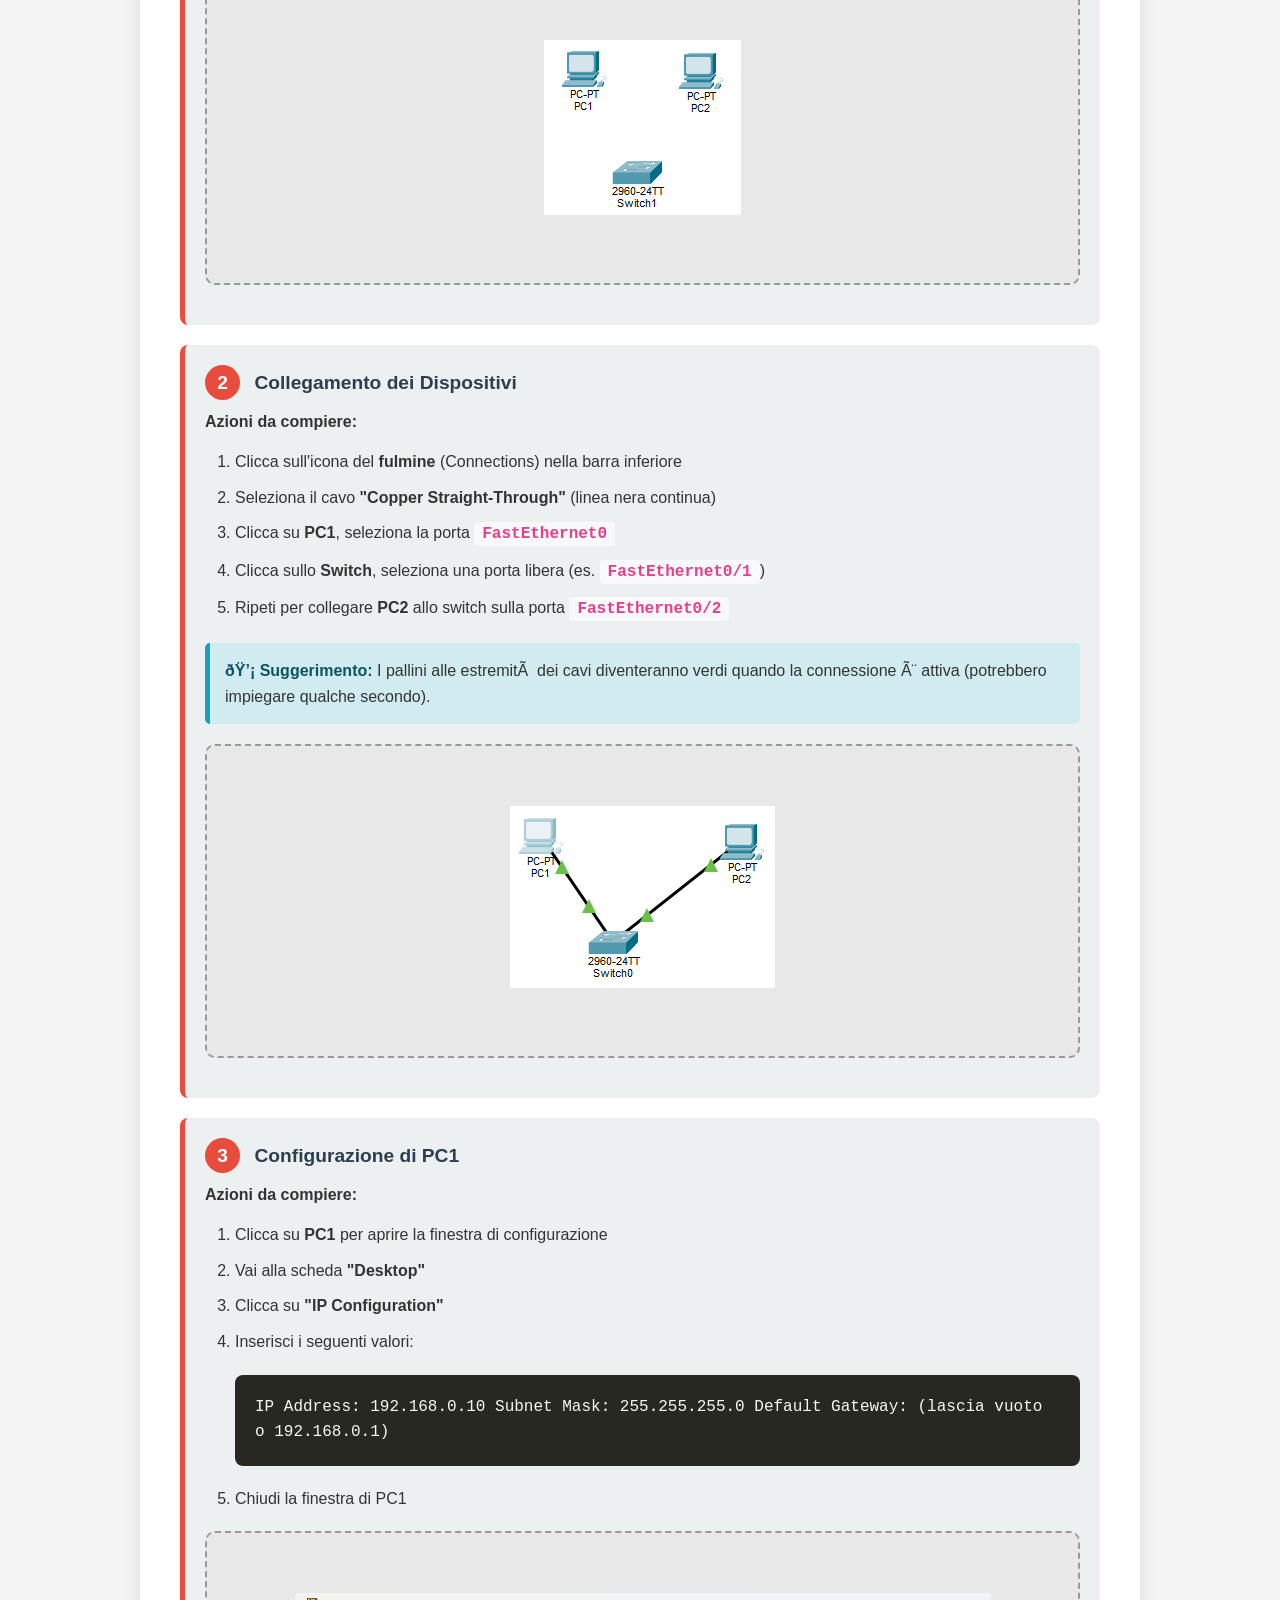
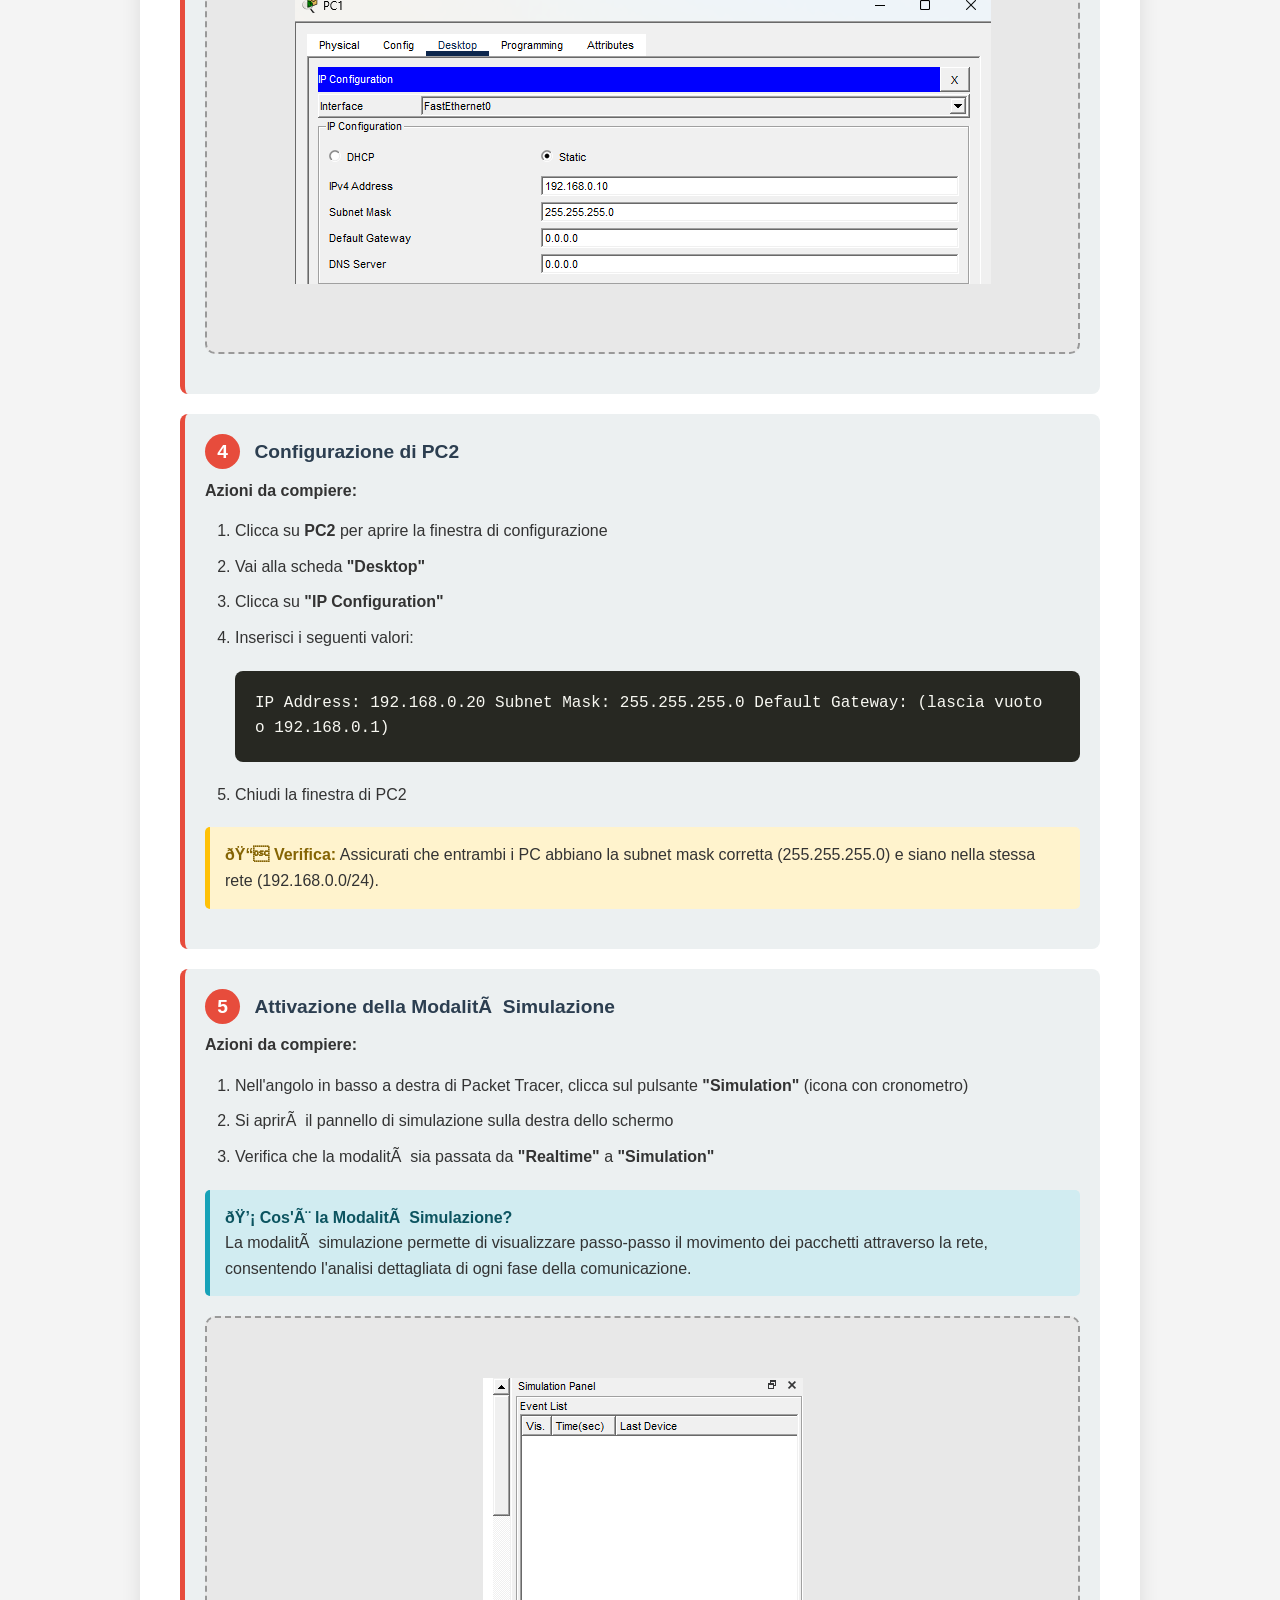
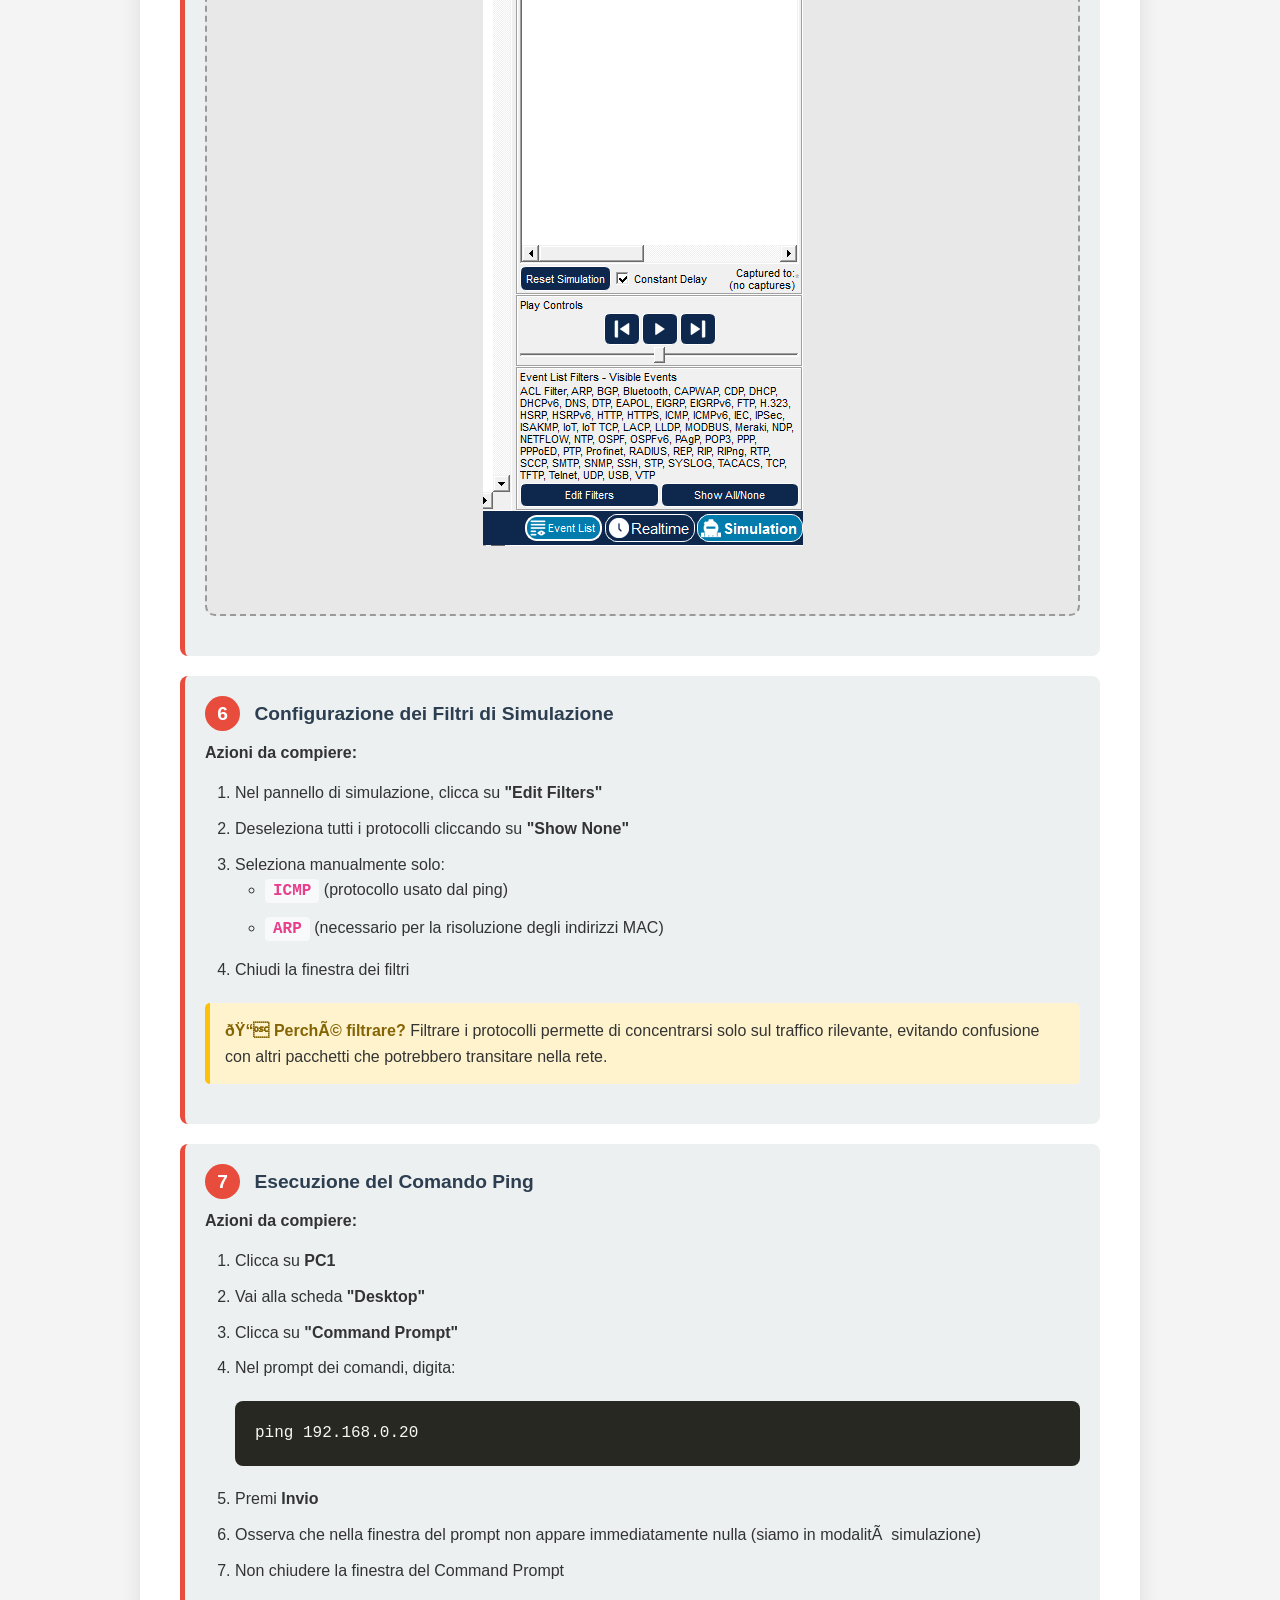
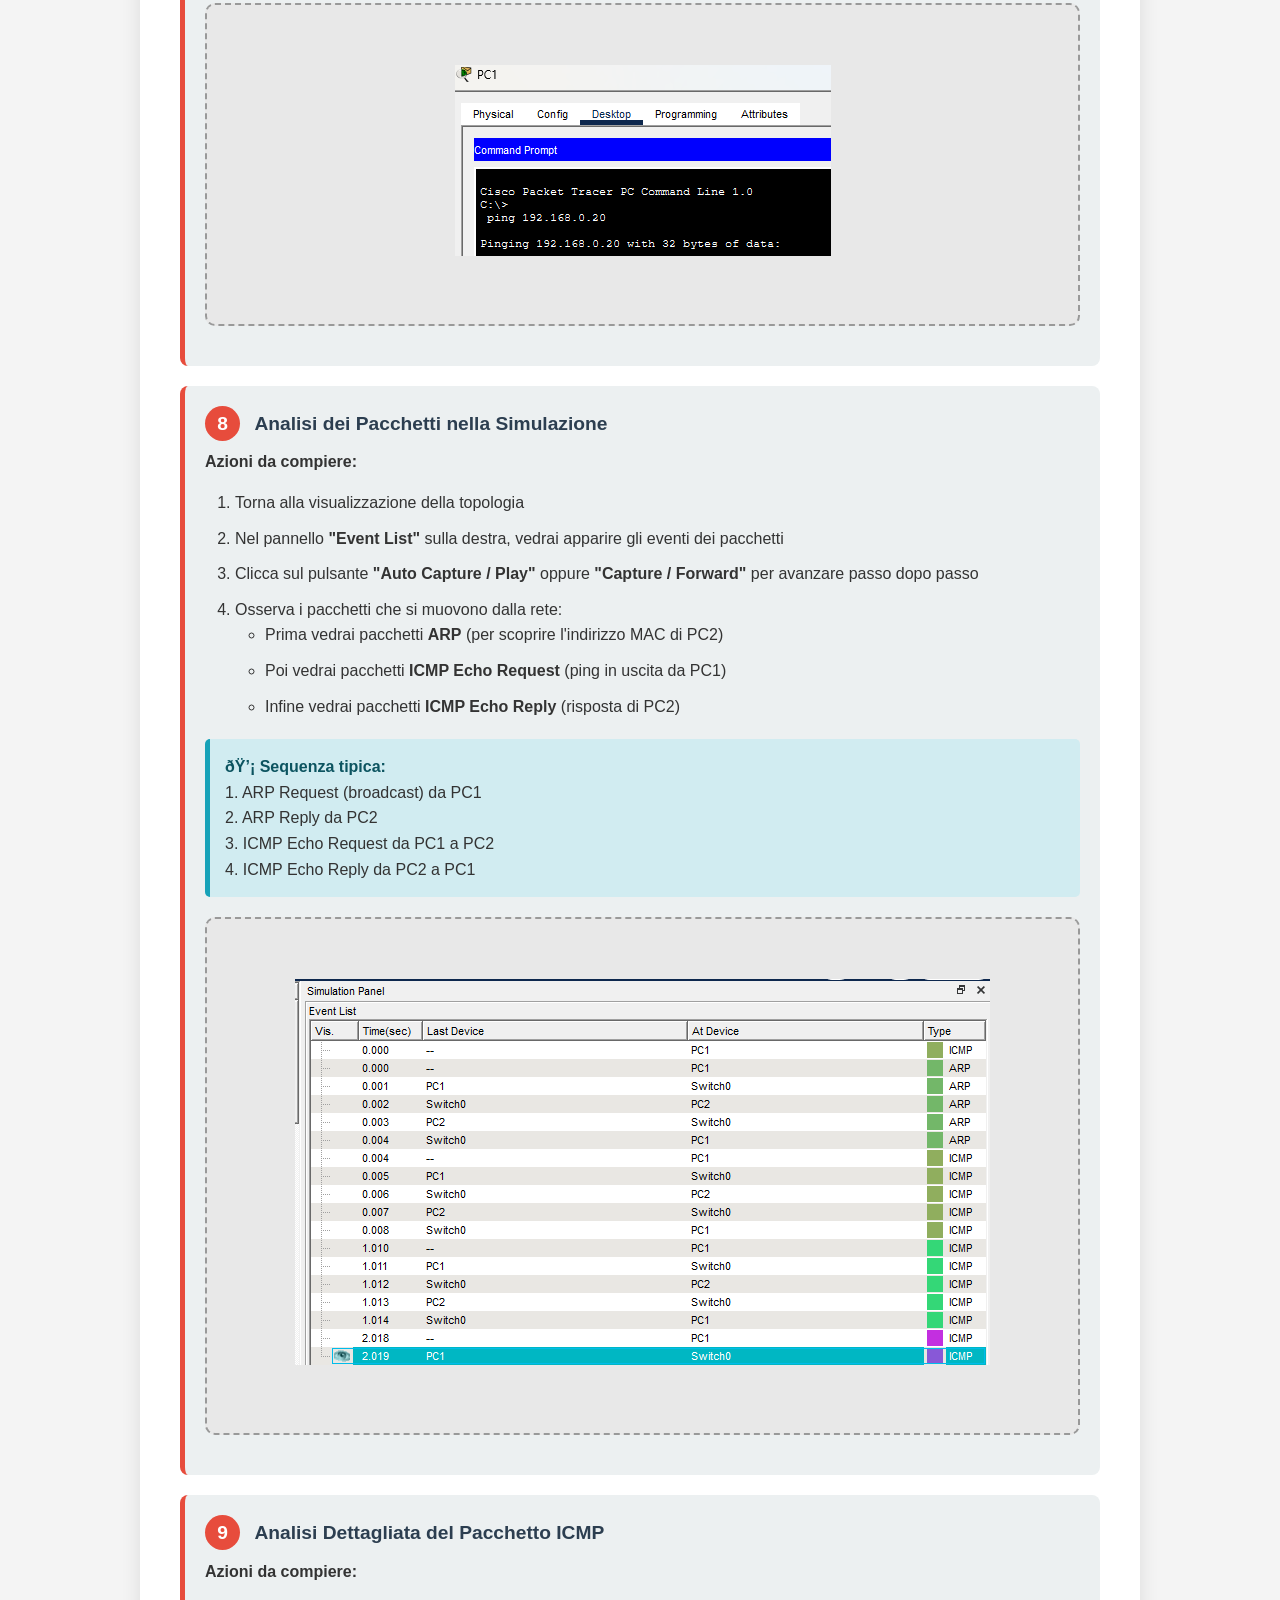
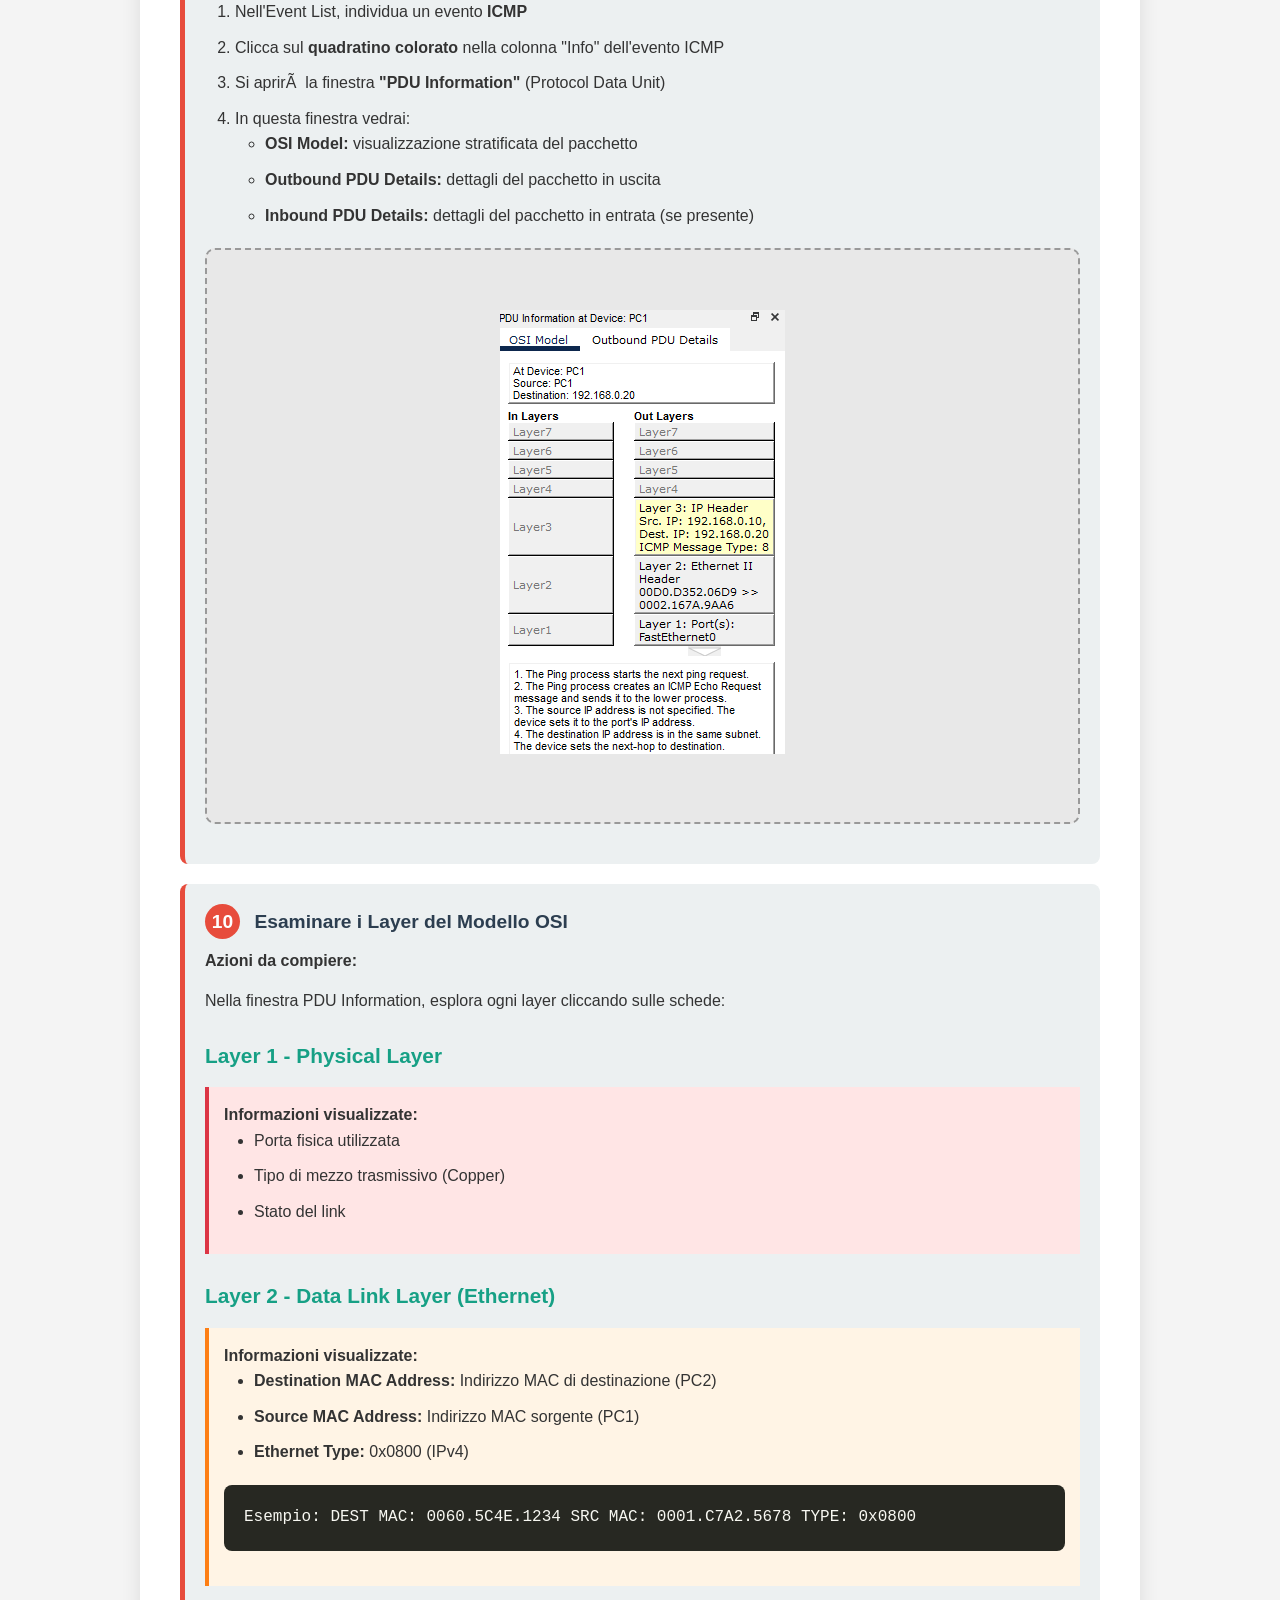
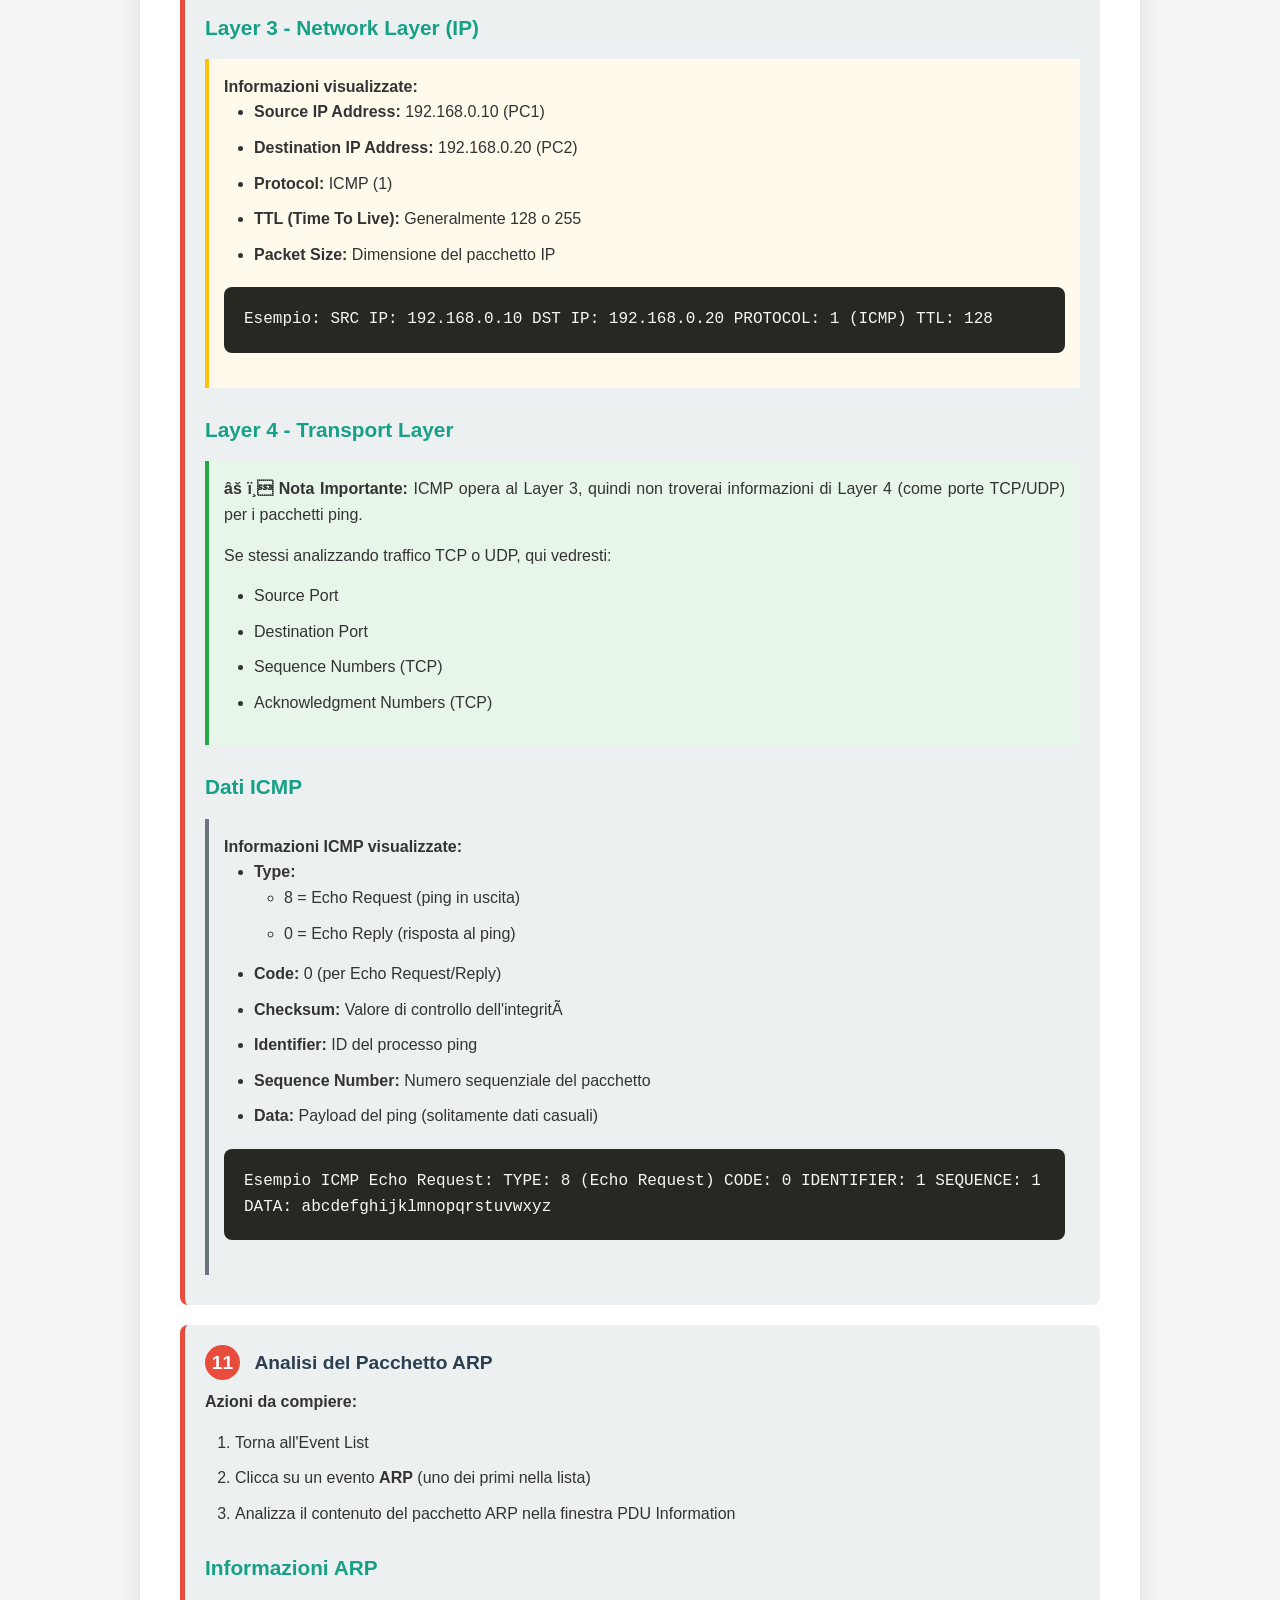
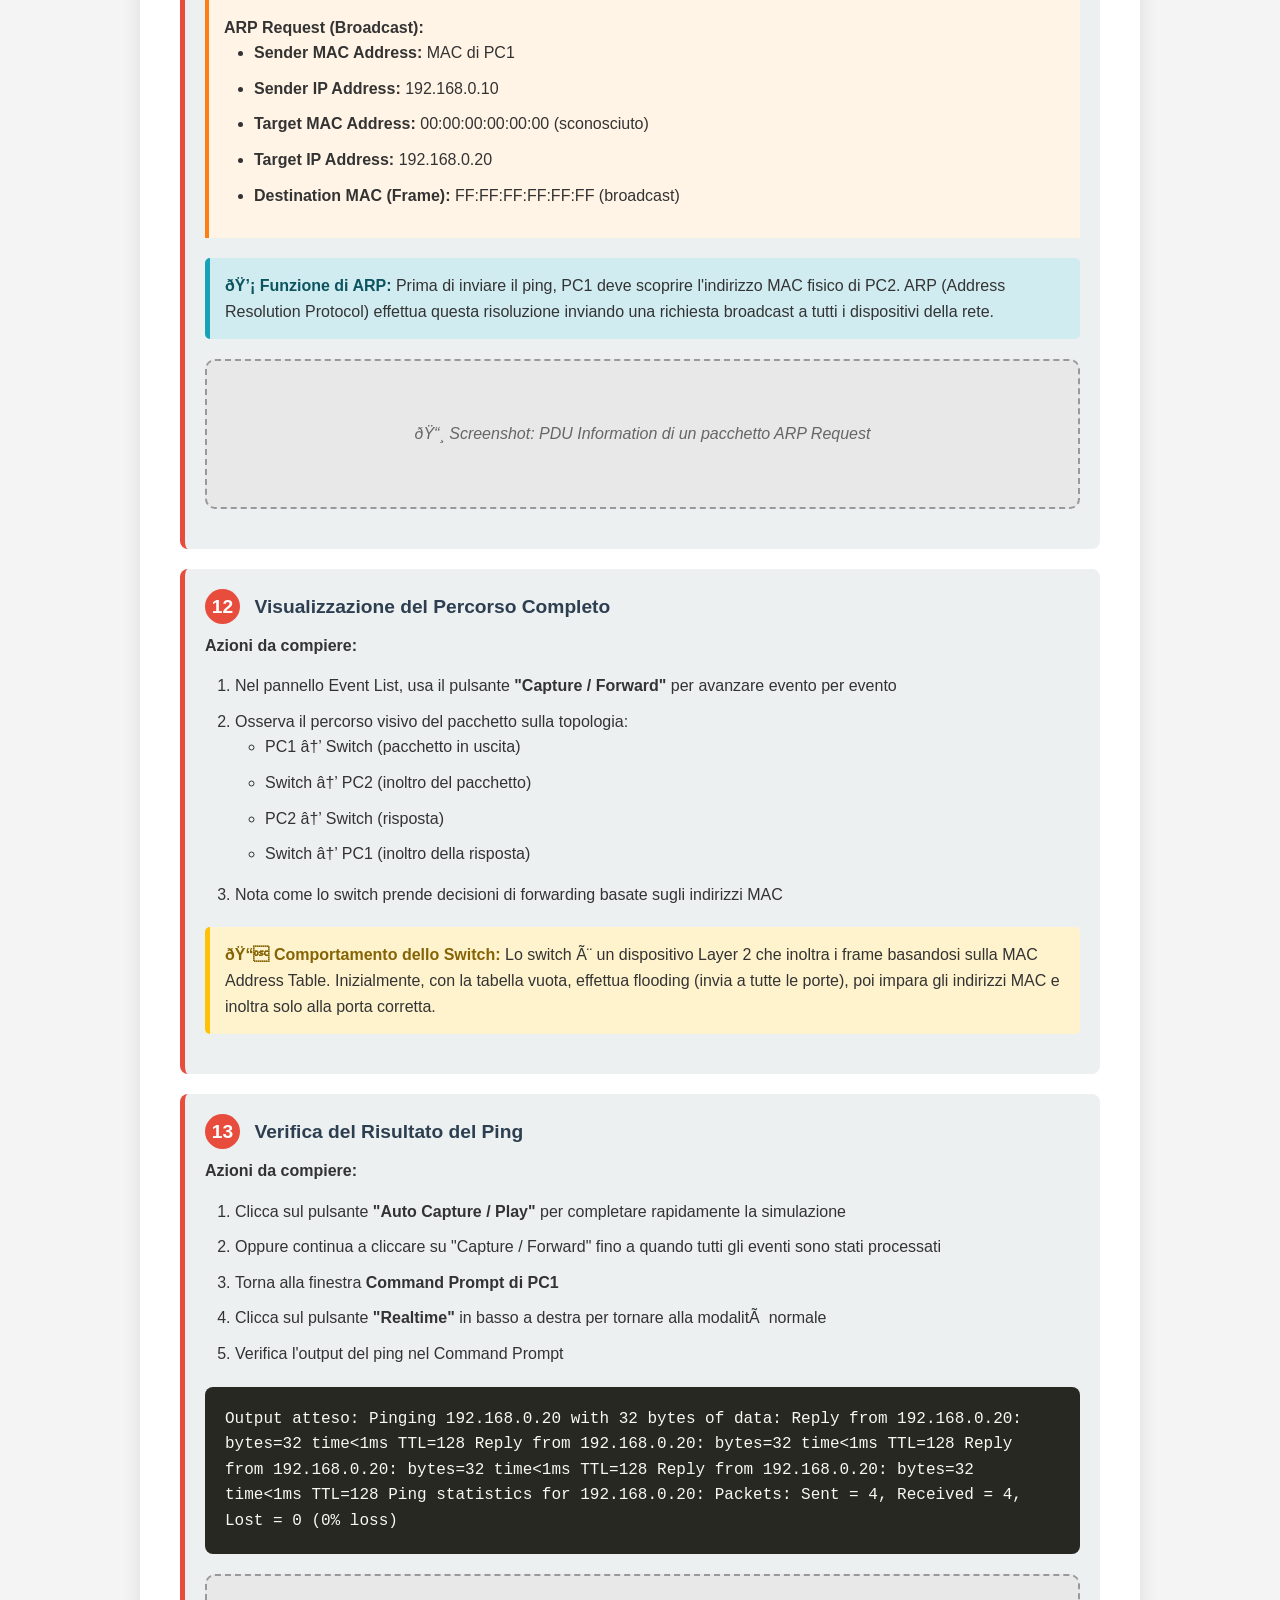
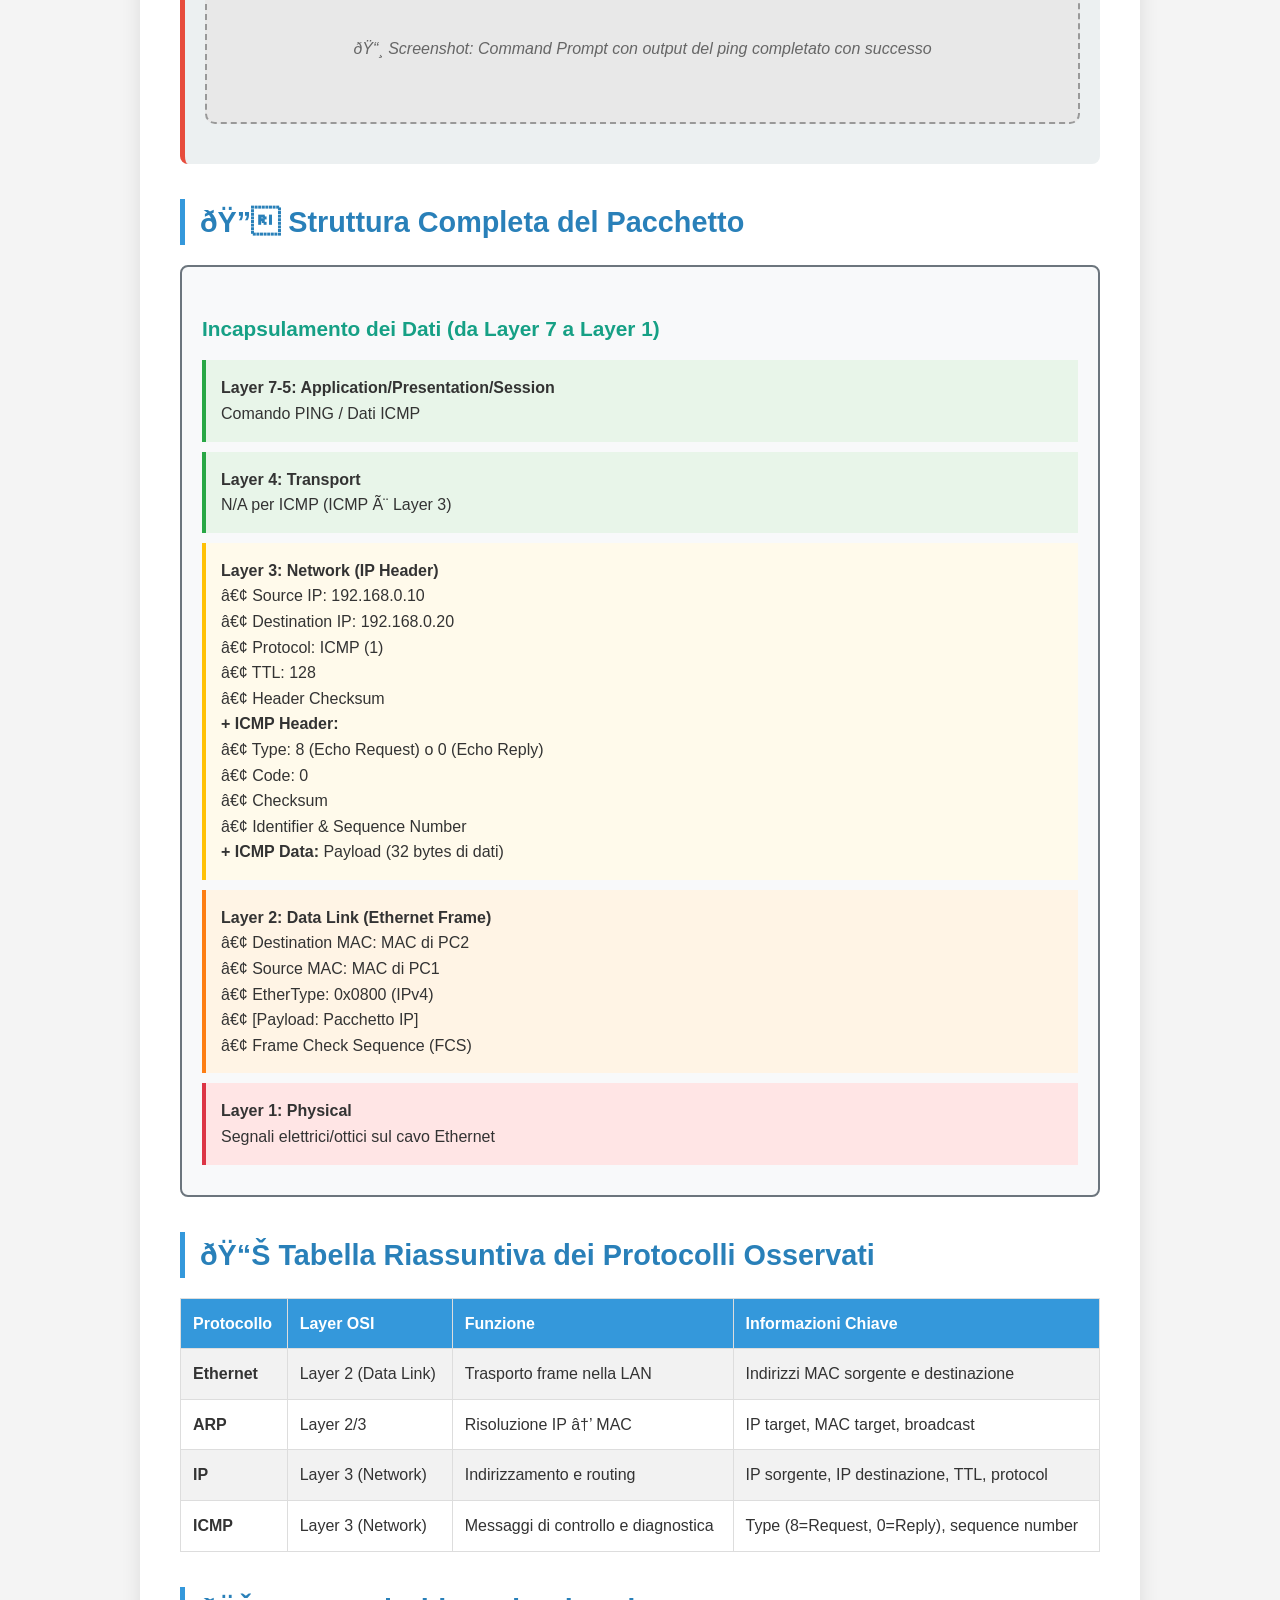
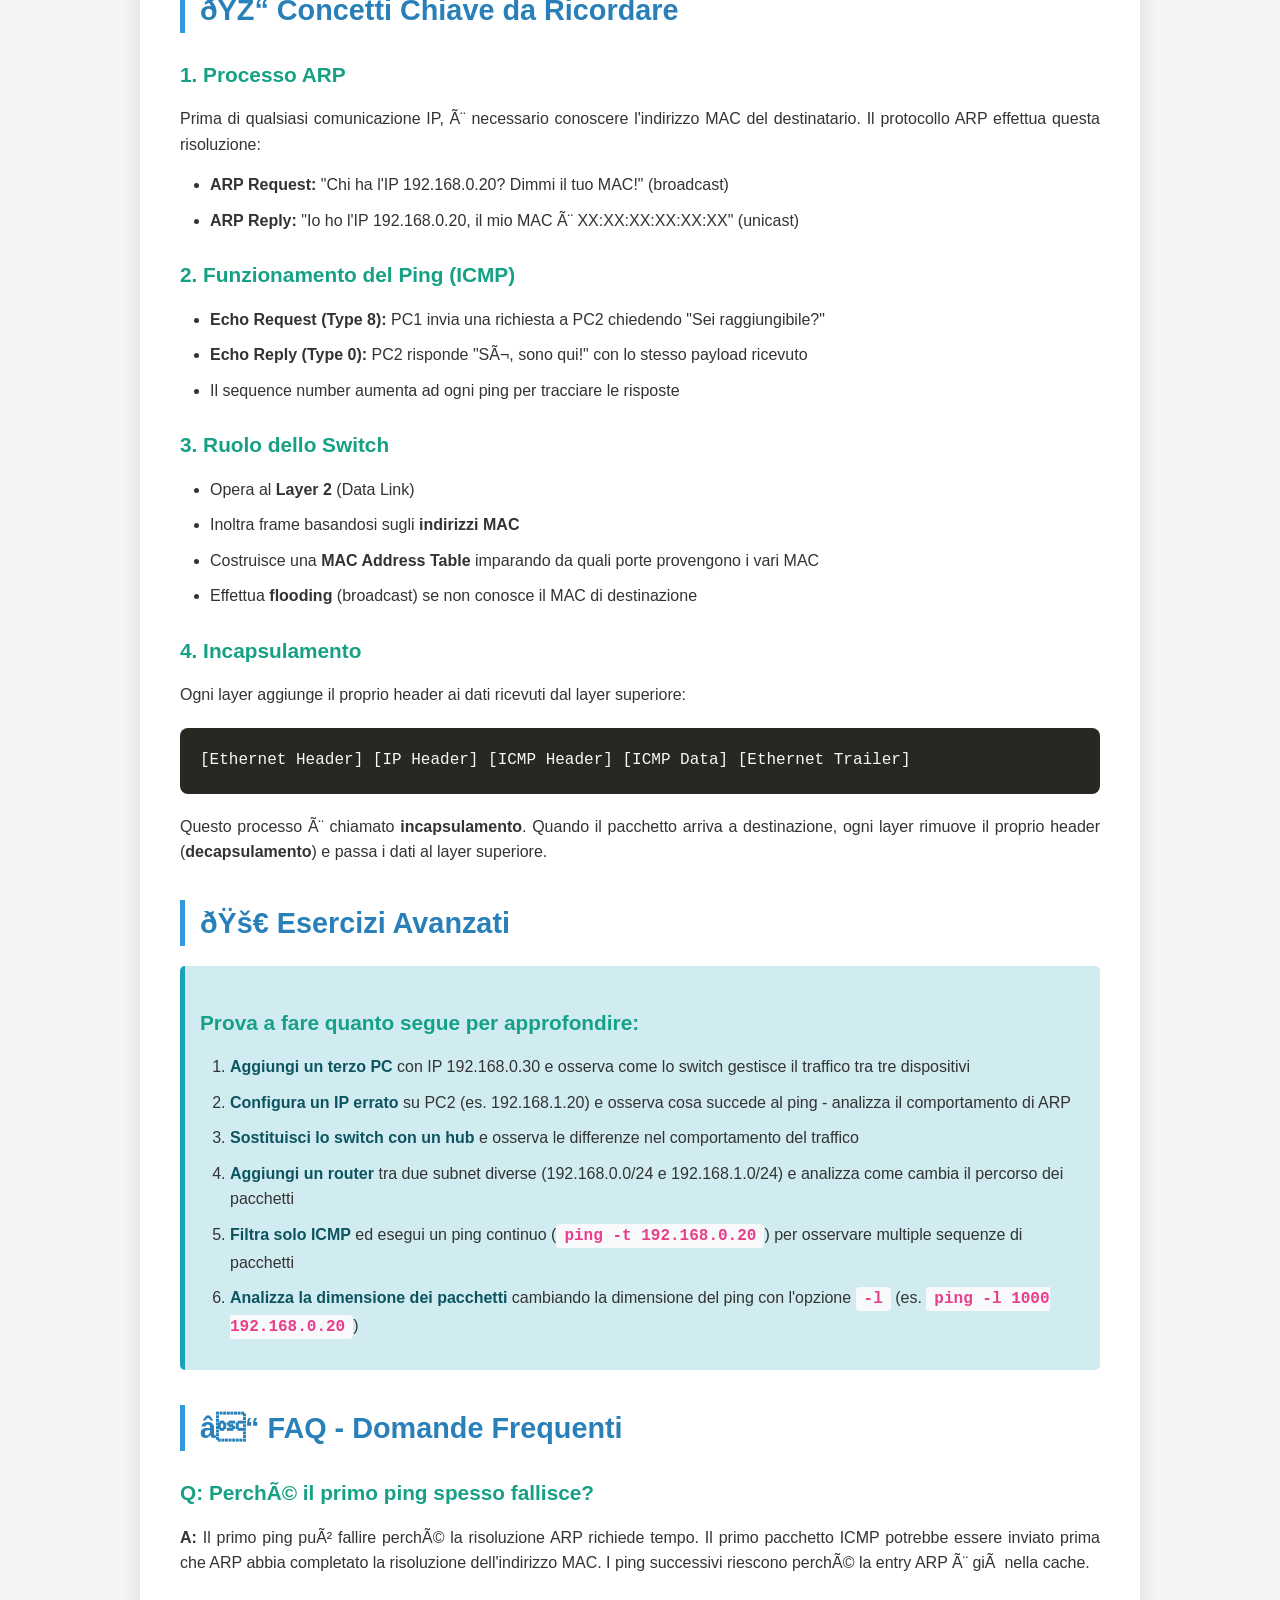
==== commit 112d1b65: "-passo 9, 10 -Cliccato sul quadratino del ICMP per aprire una finestra contenente tutte le informazi" ====
--- a/tutorial_packet_tracer.html
+++ b/tutorial_packet_tracer.html
@@ -289,7 +289,7 @@
             </ol>
             
             <div class="screenshot-placeholder">
-                ðŸ“¸ Screenshot: Finestra PDU Information aperta con i layer del modello OSI visibili
+                <img src="PDU Information.png" alt="Finestra PDU Information con dettagli del pacchetto ICMP">
             </div>
         </div>
 
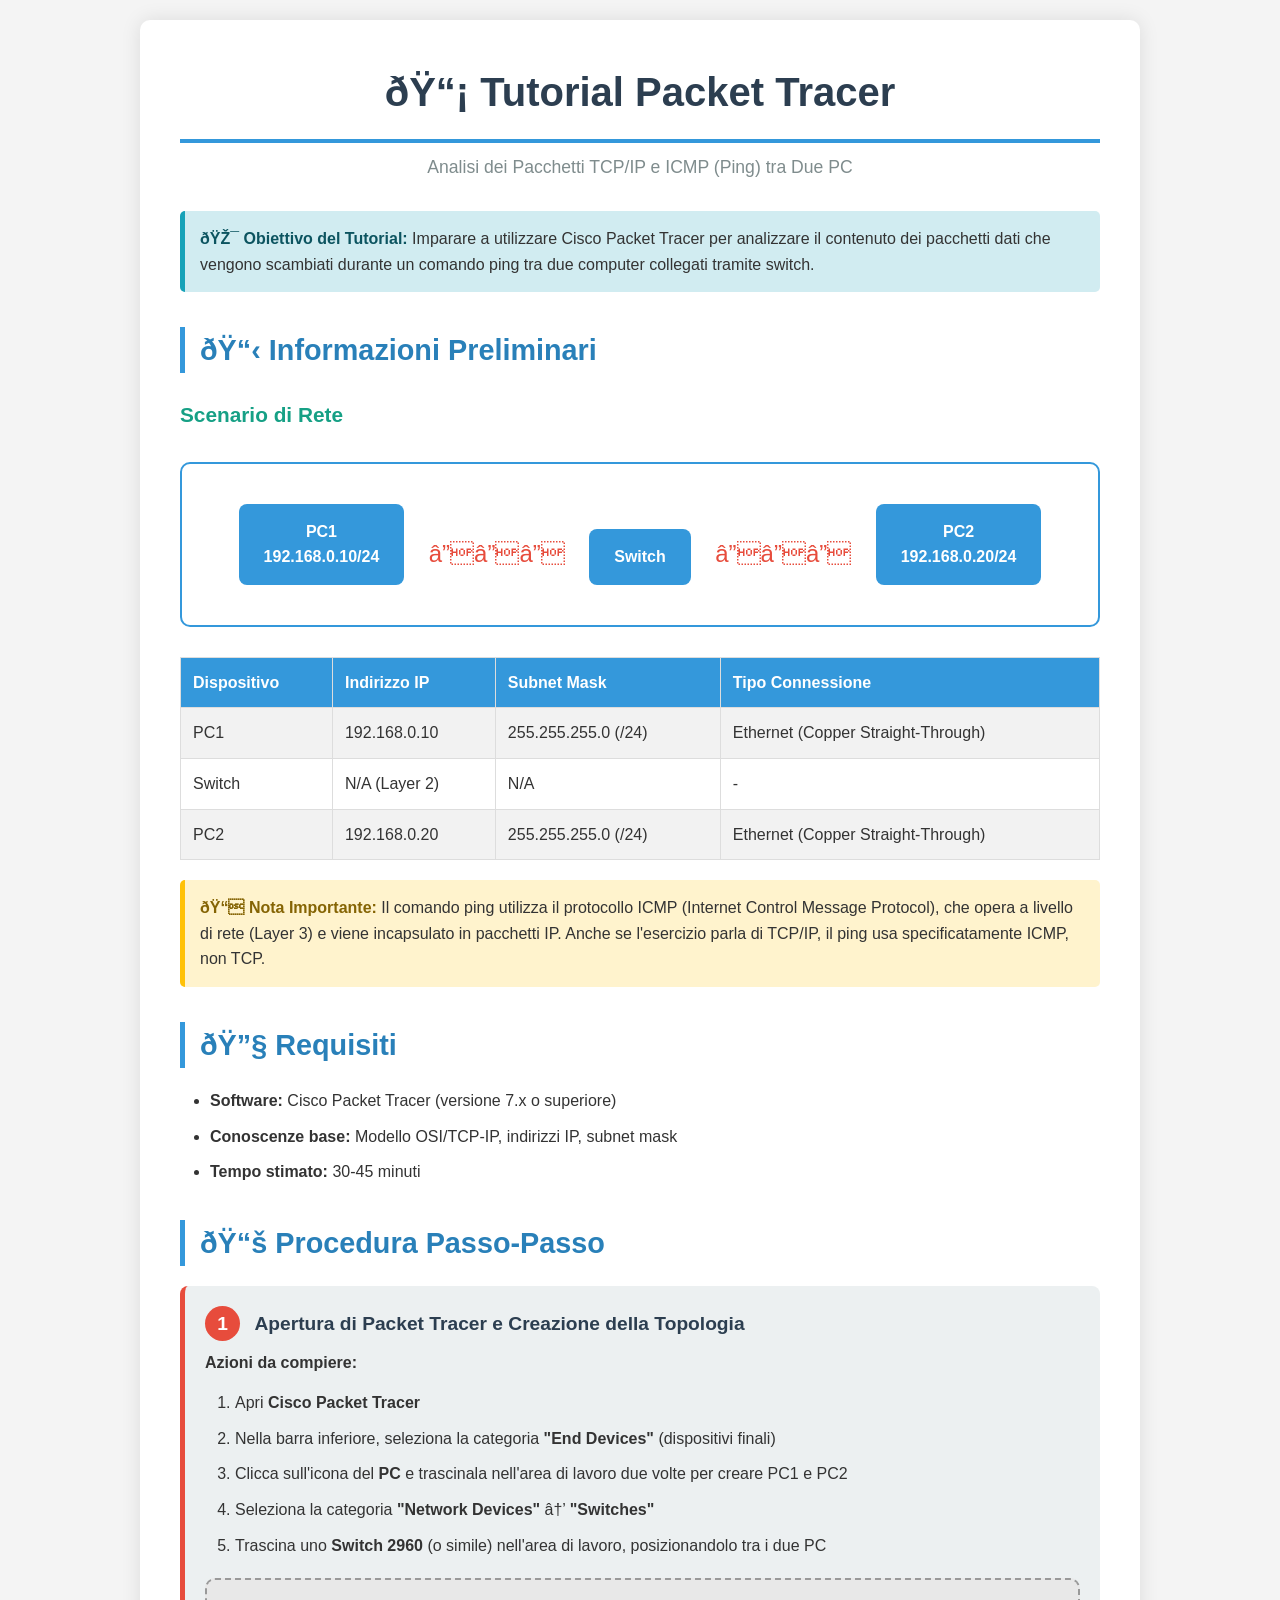
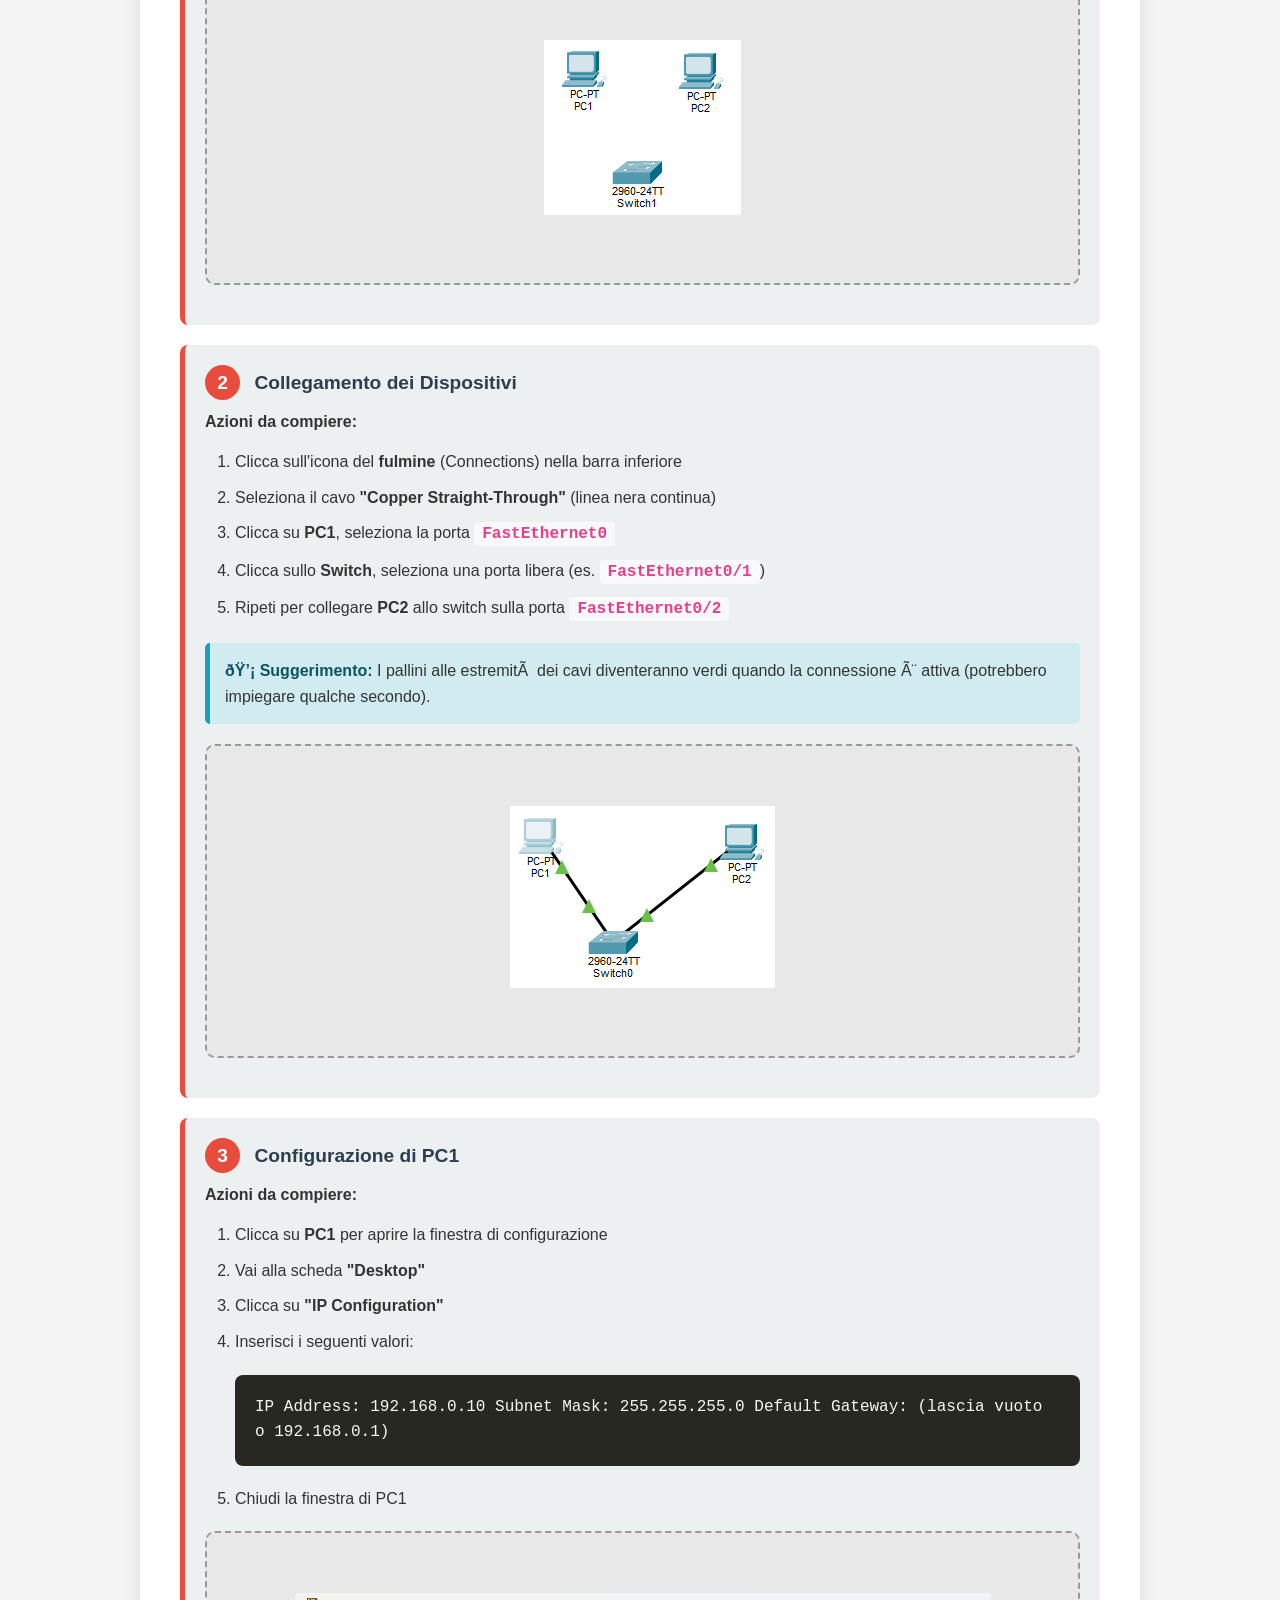
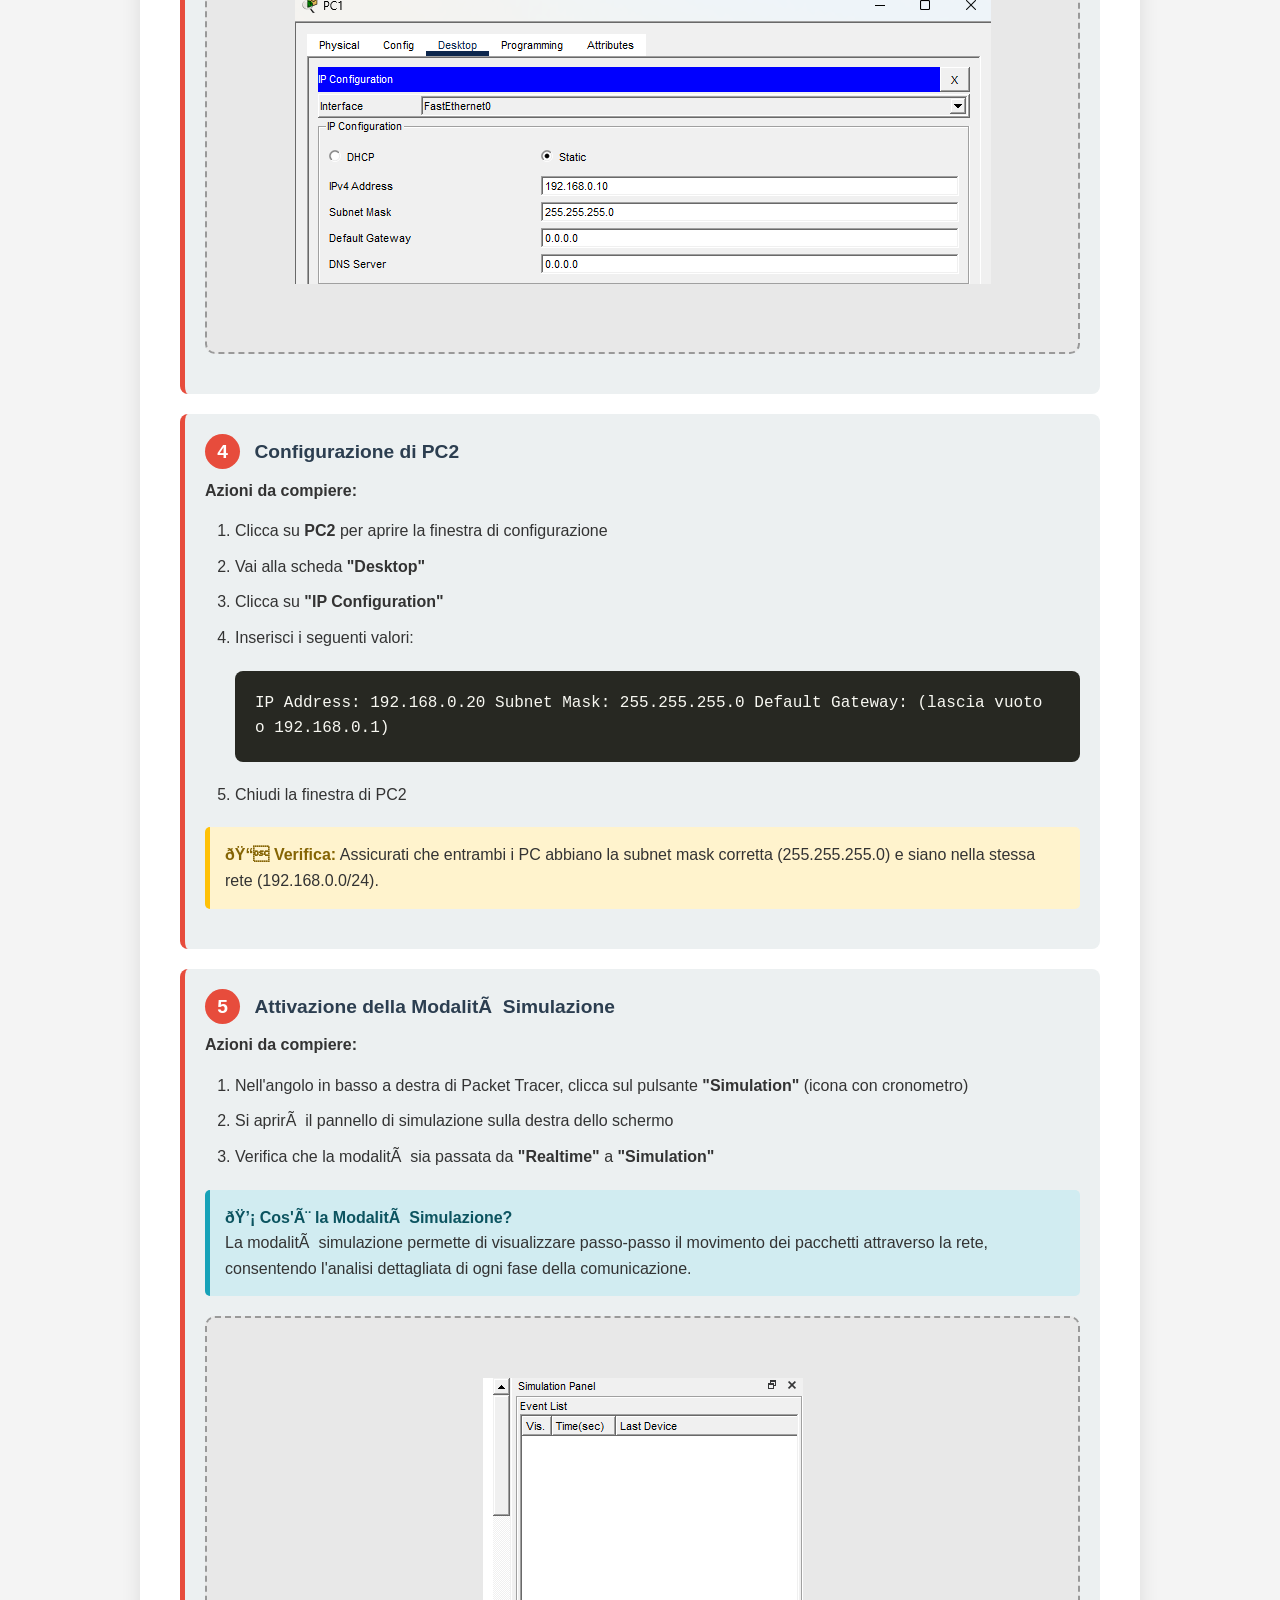
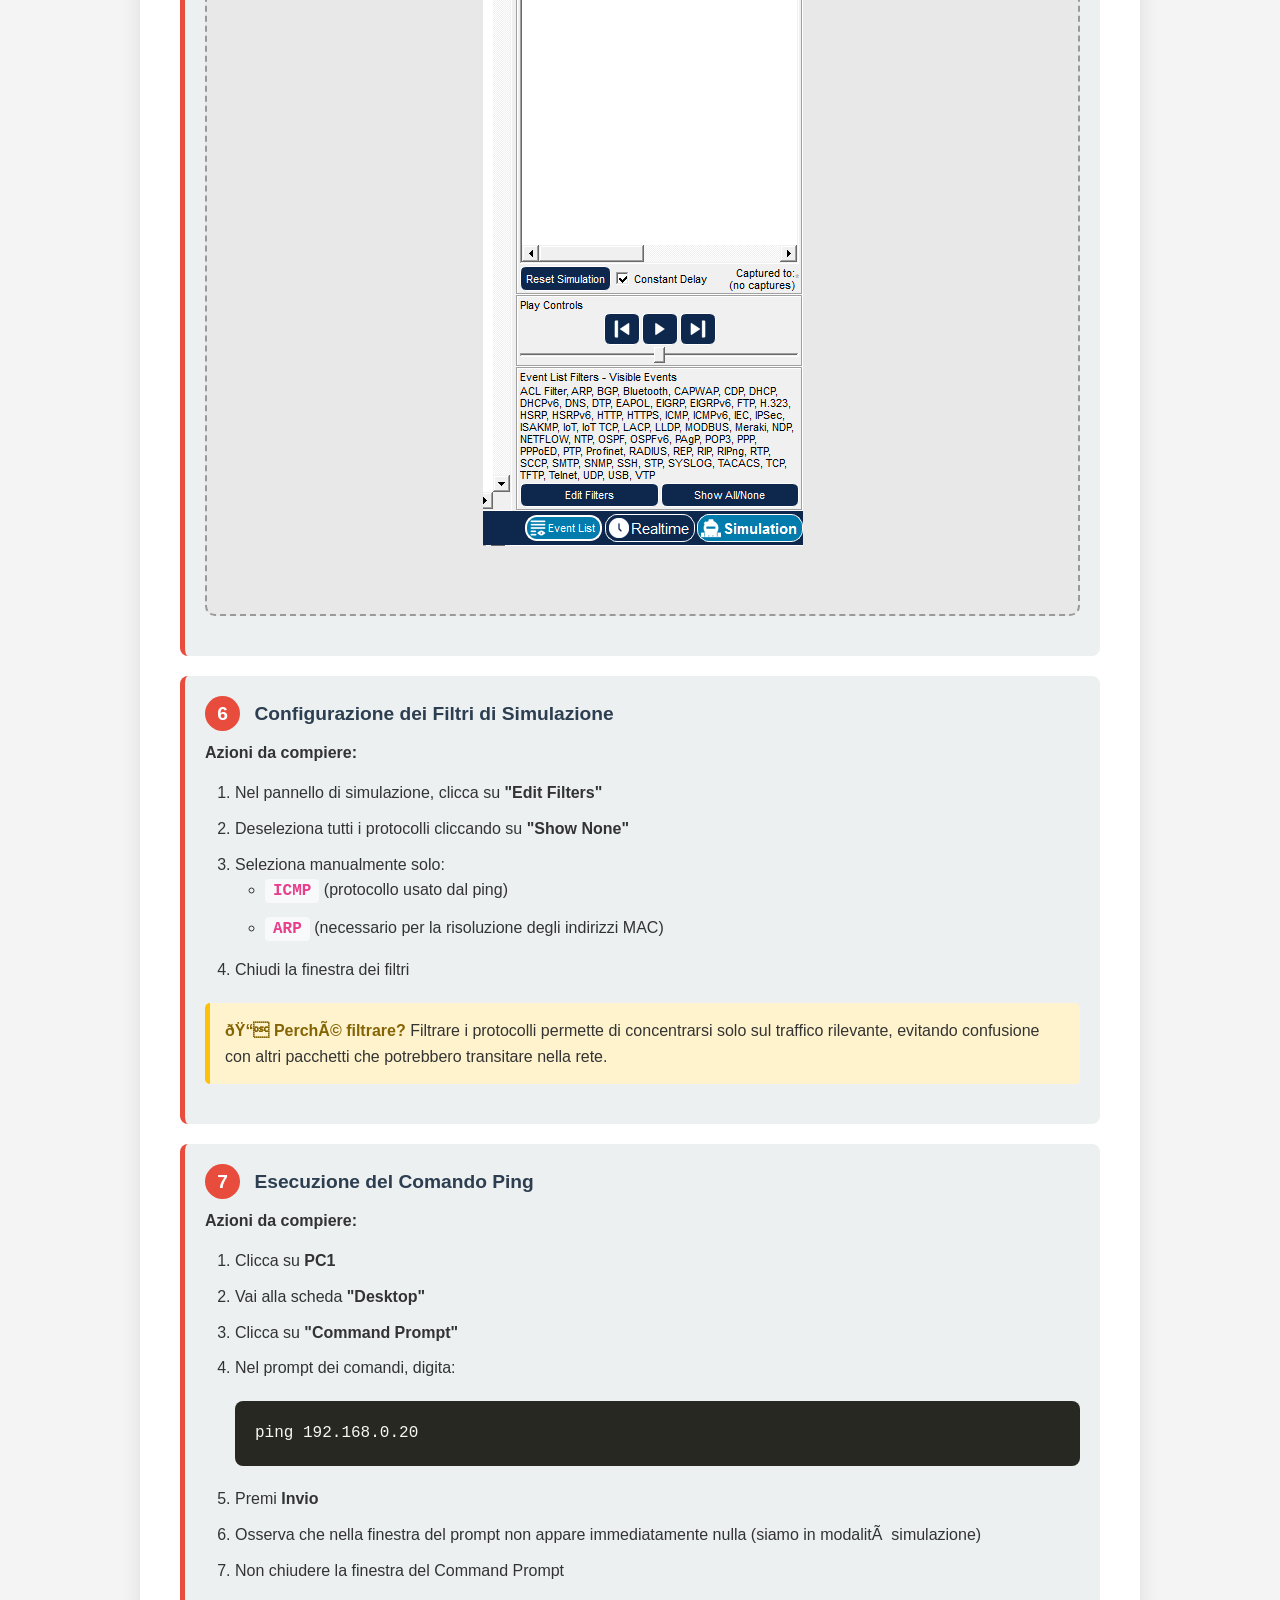
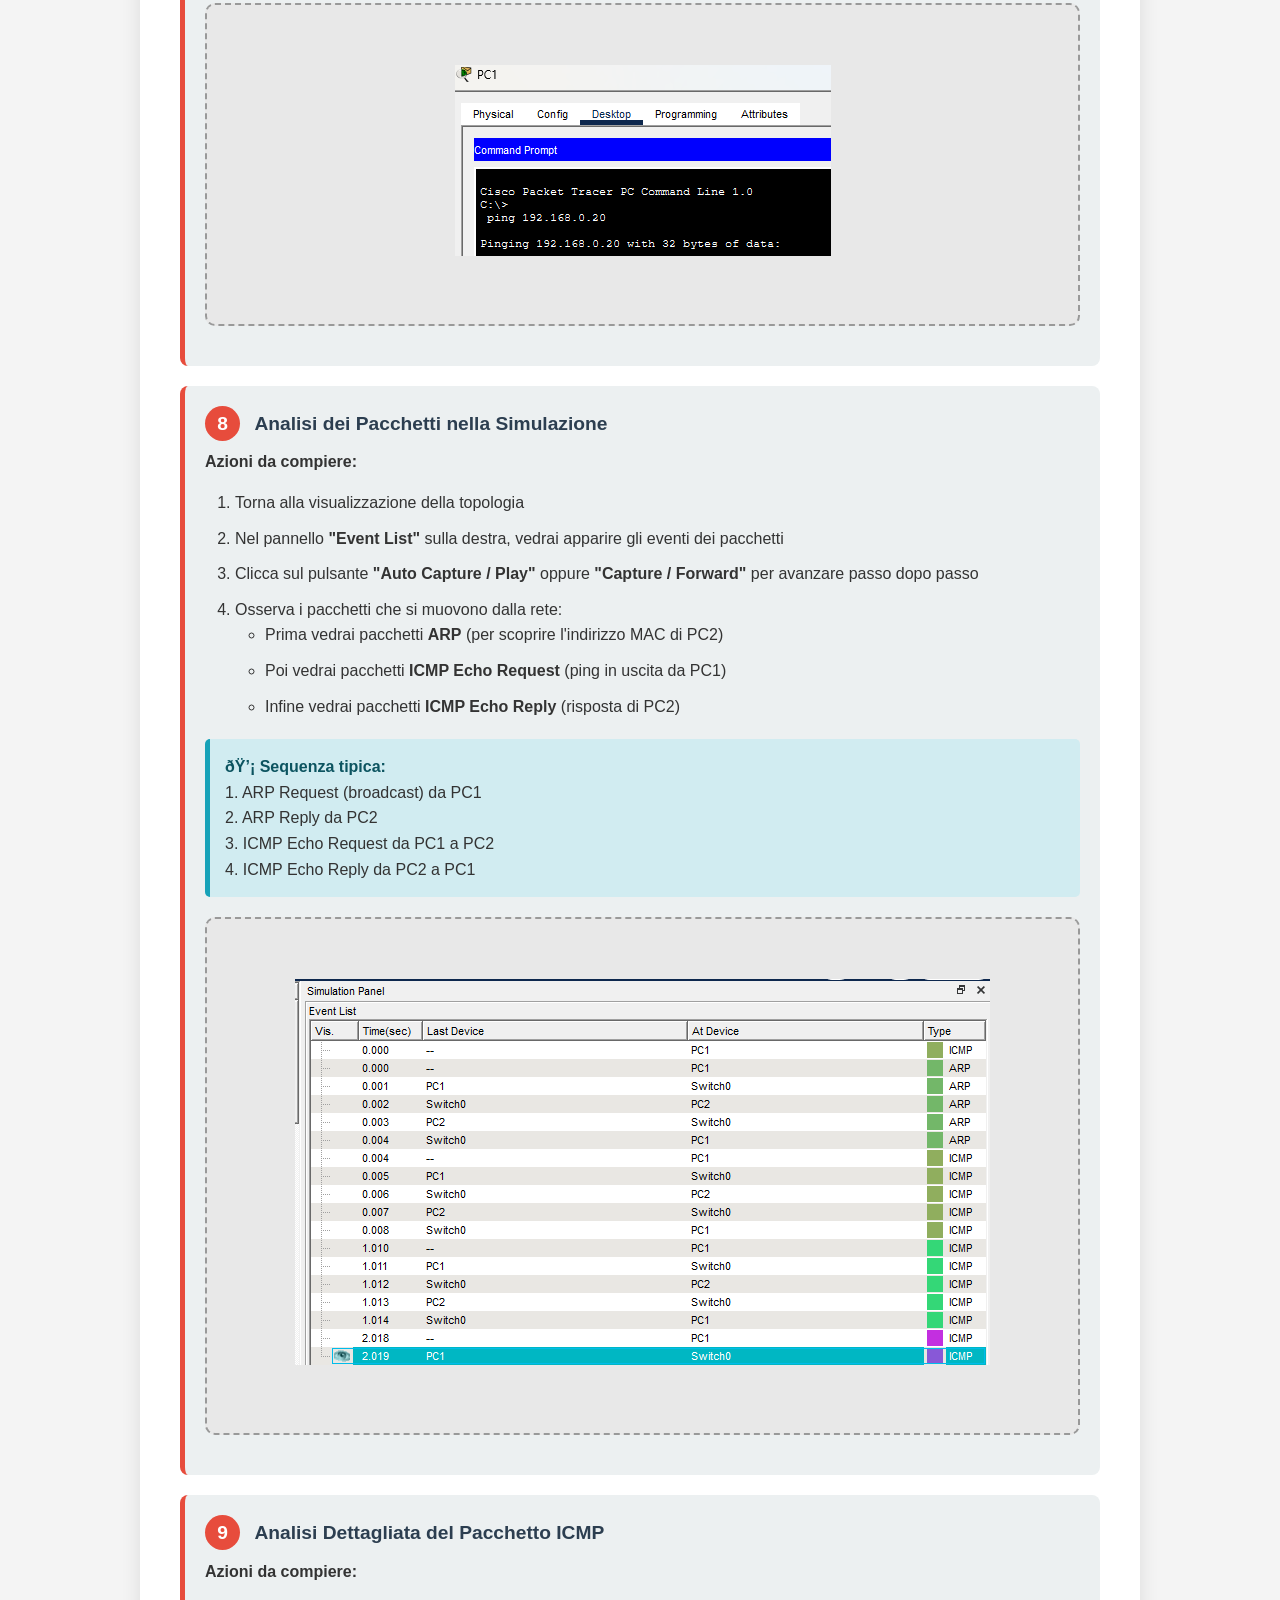
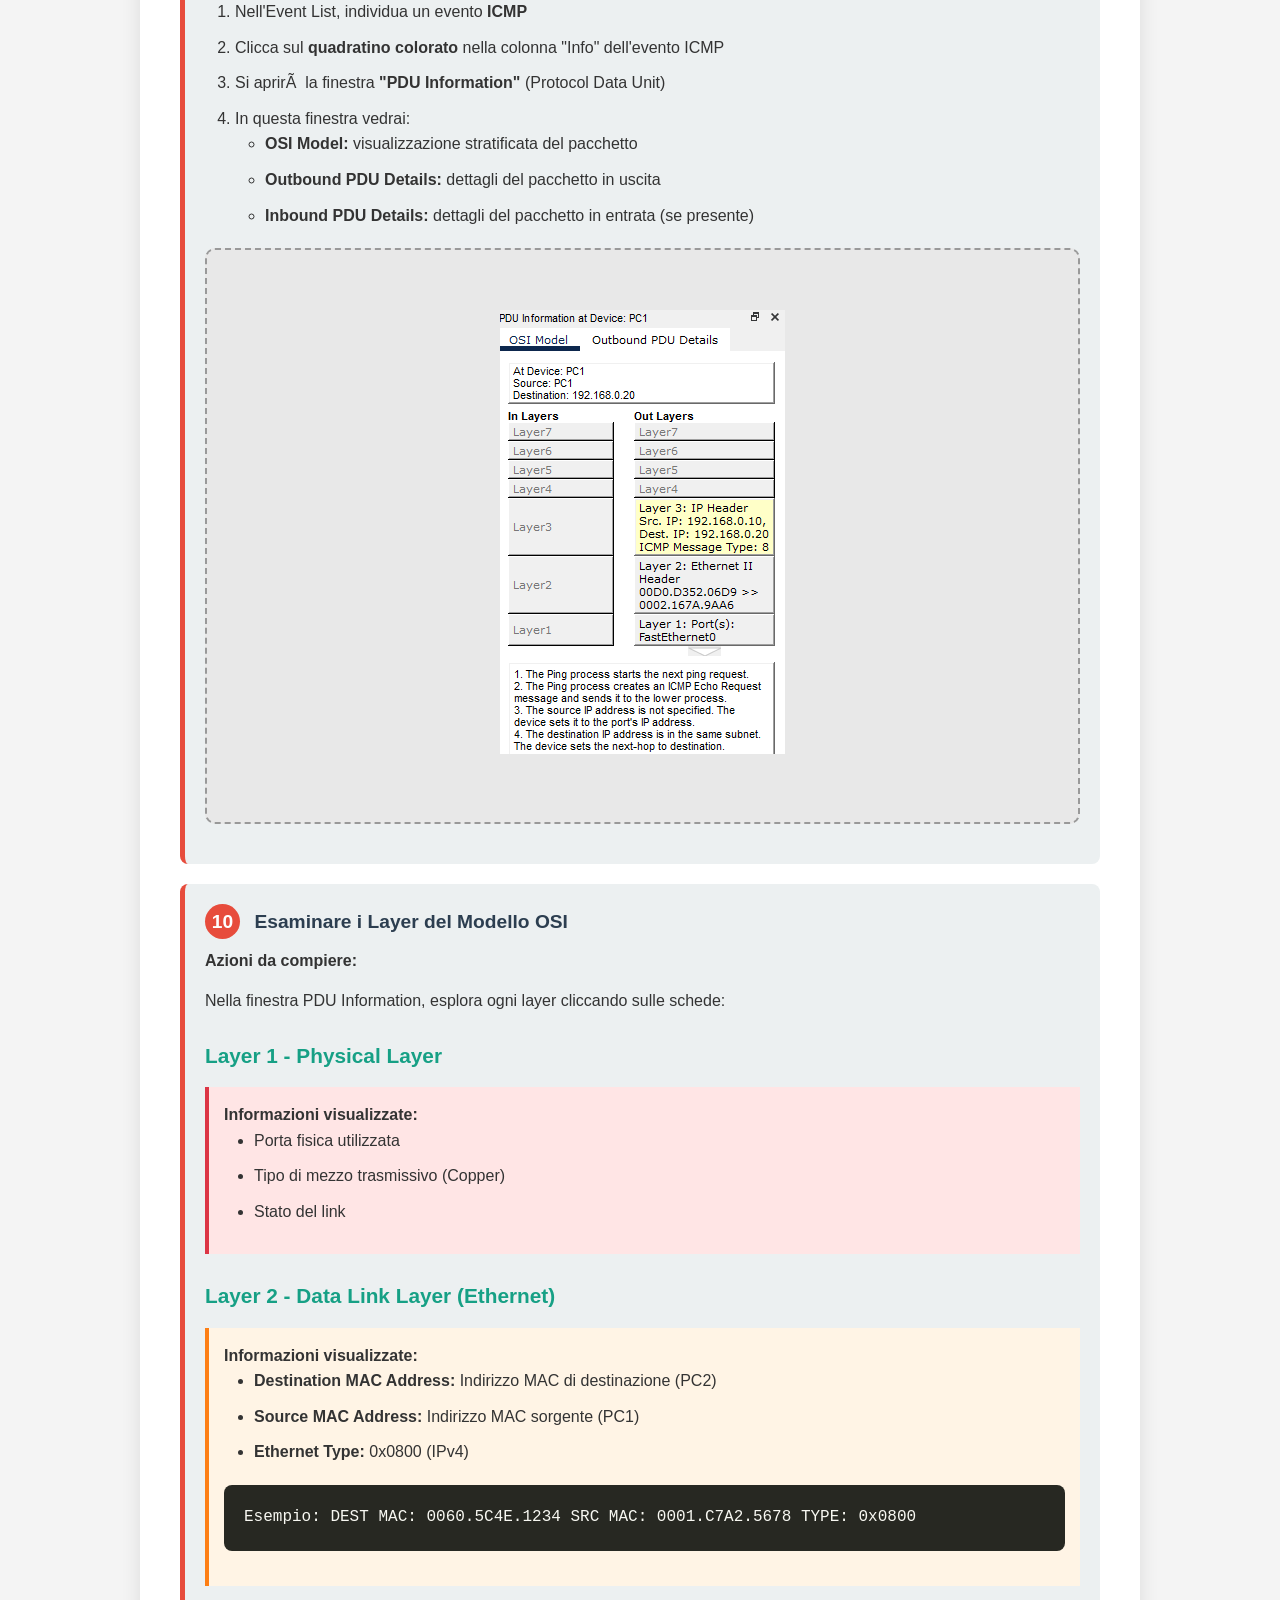
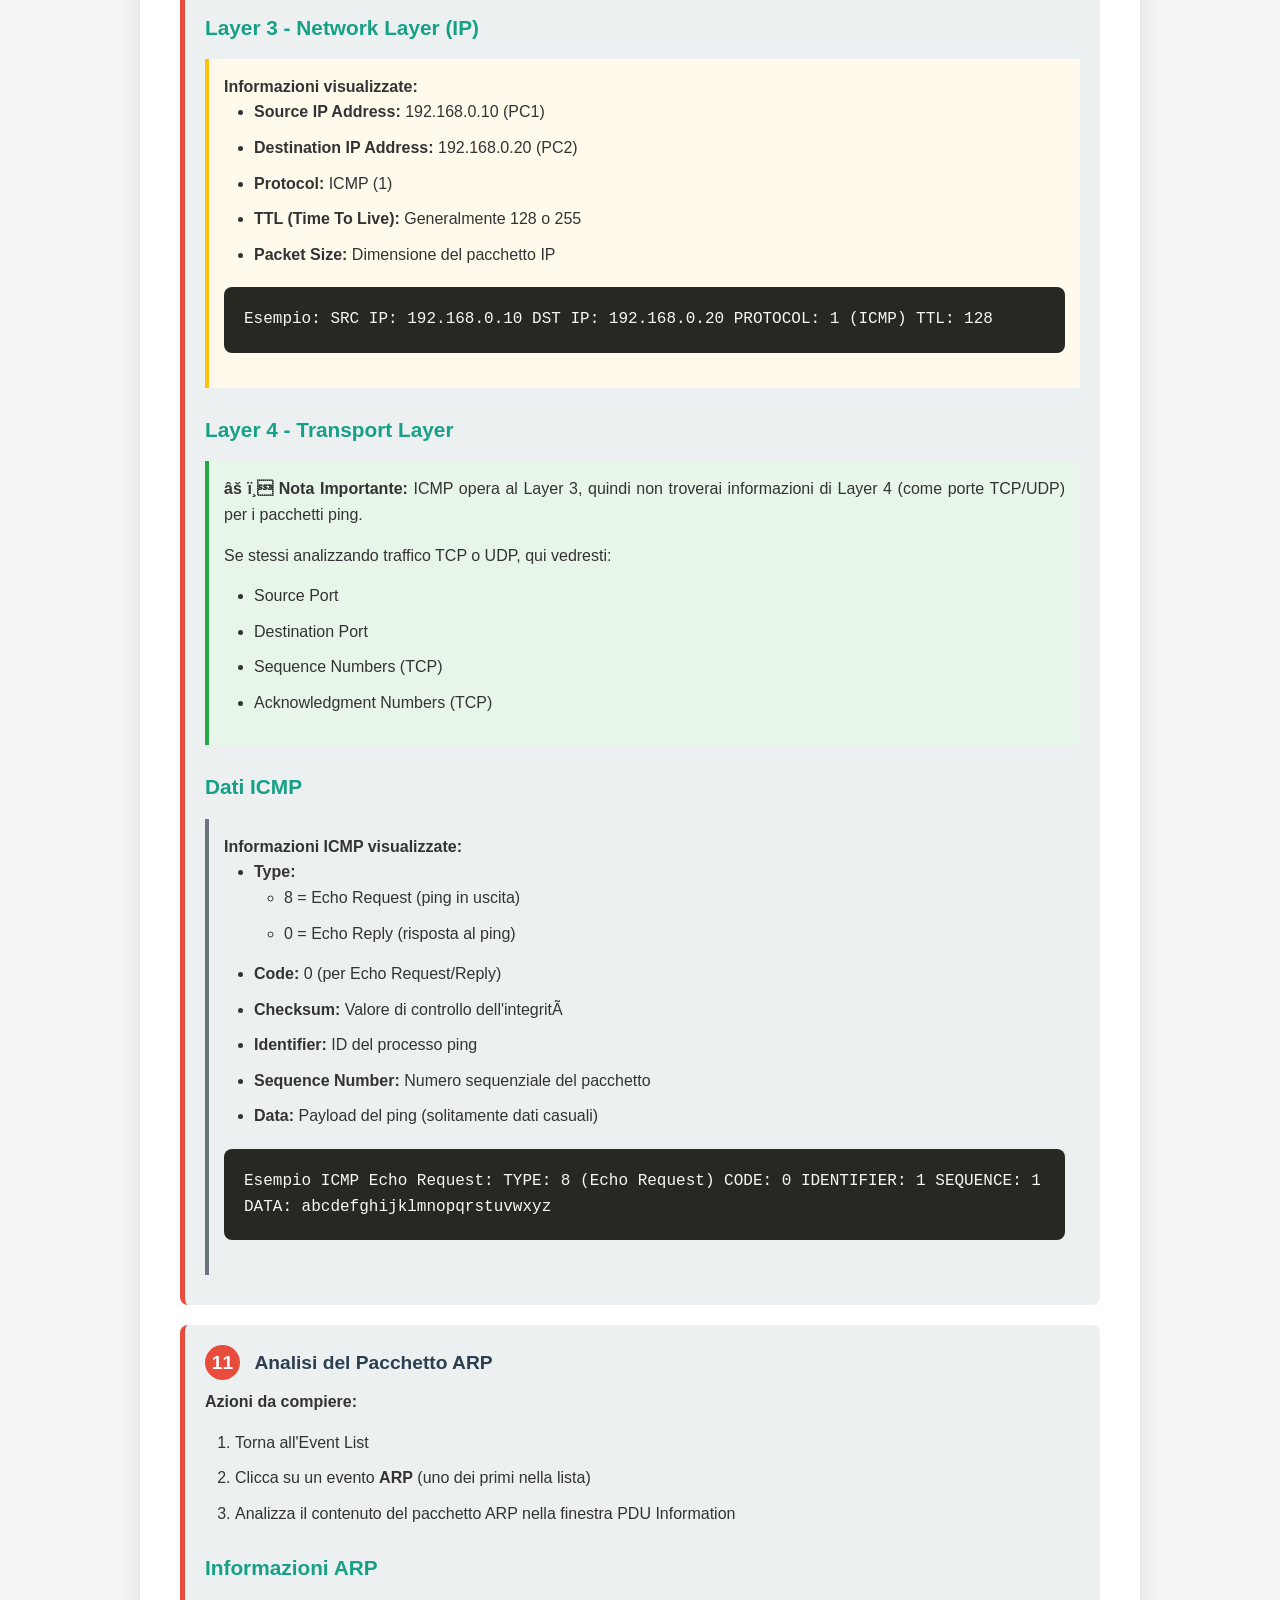
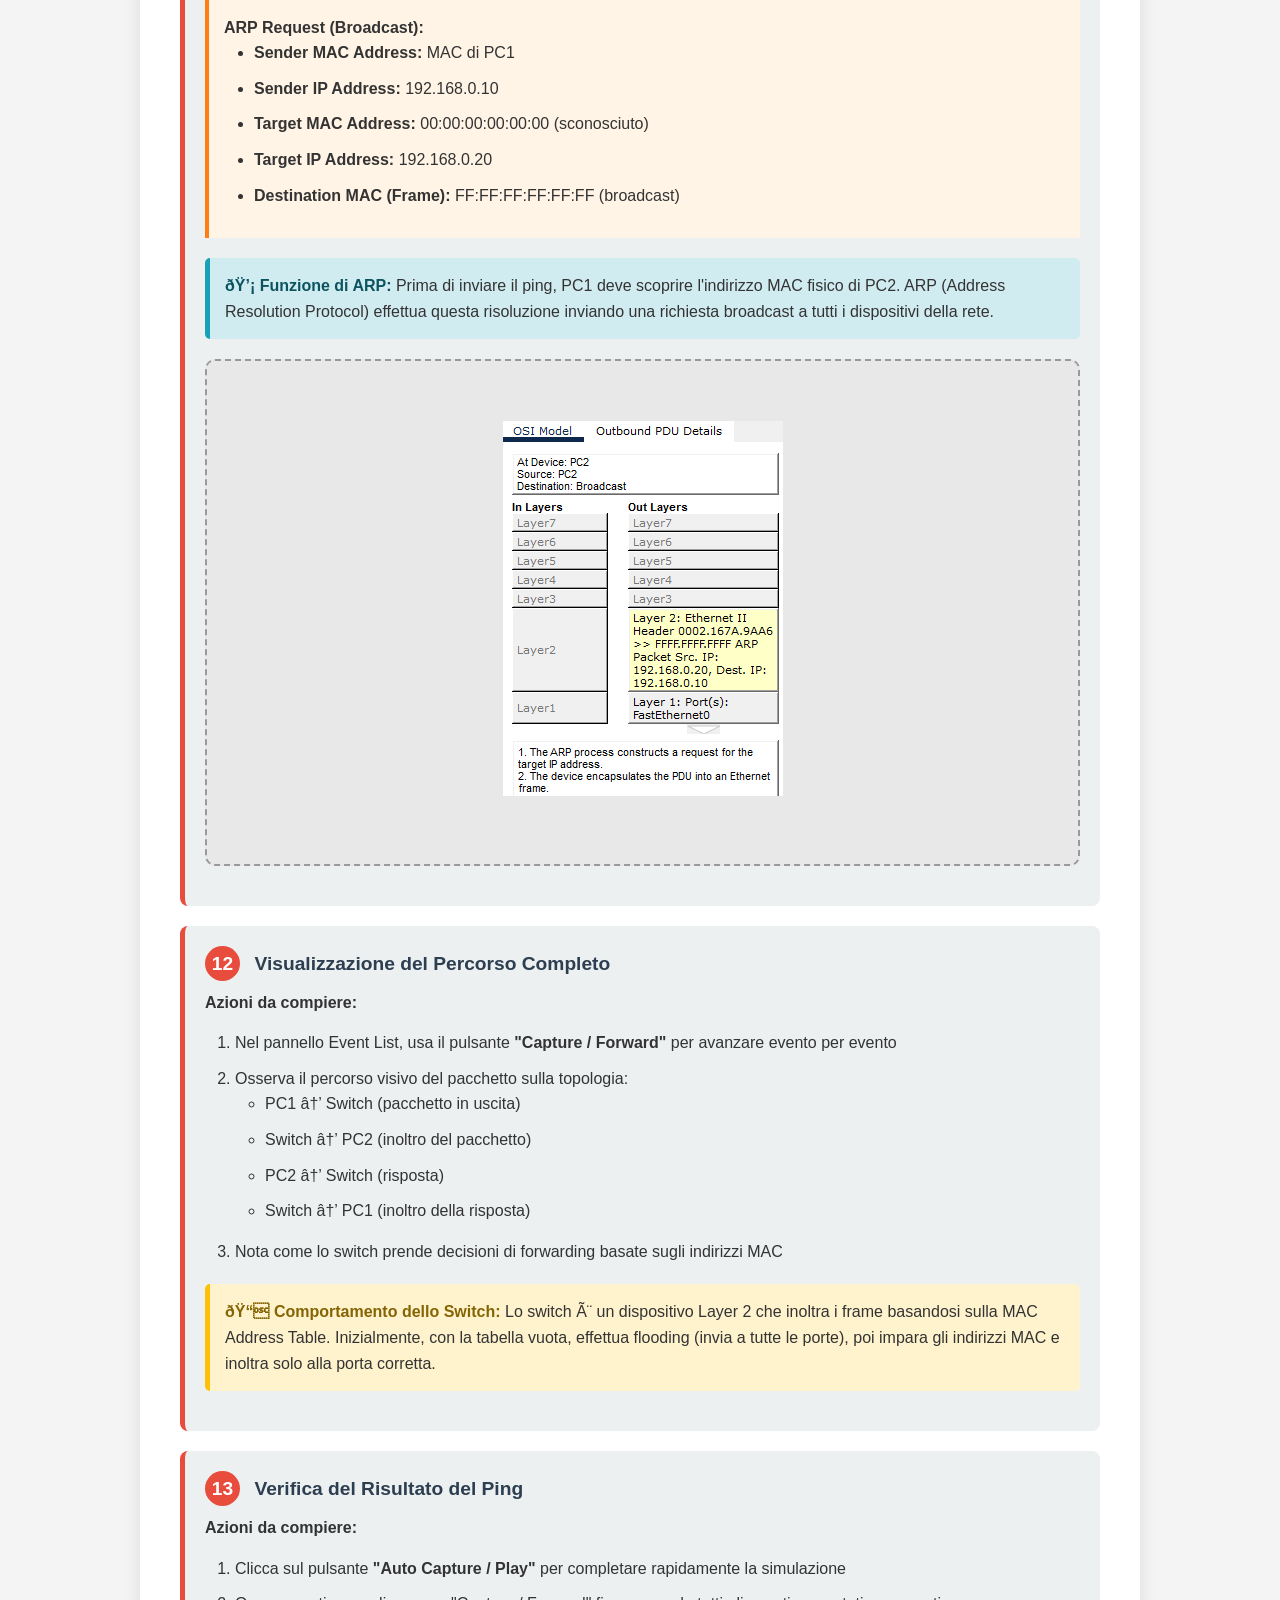
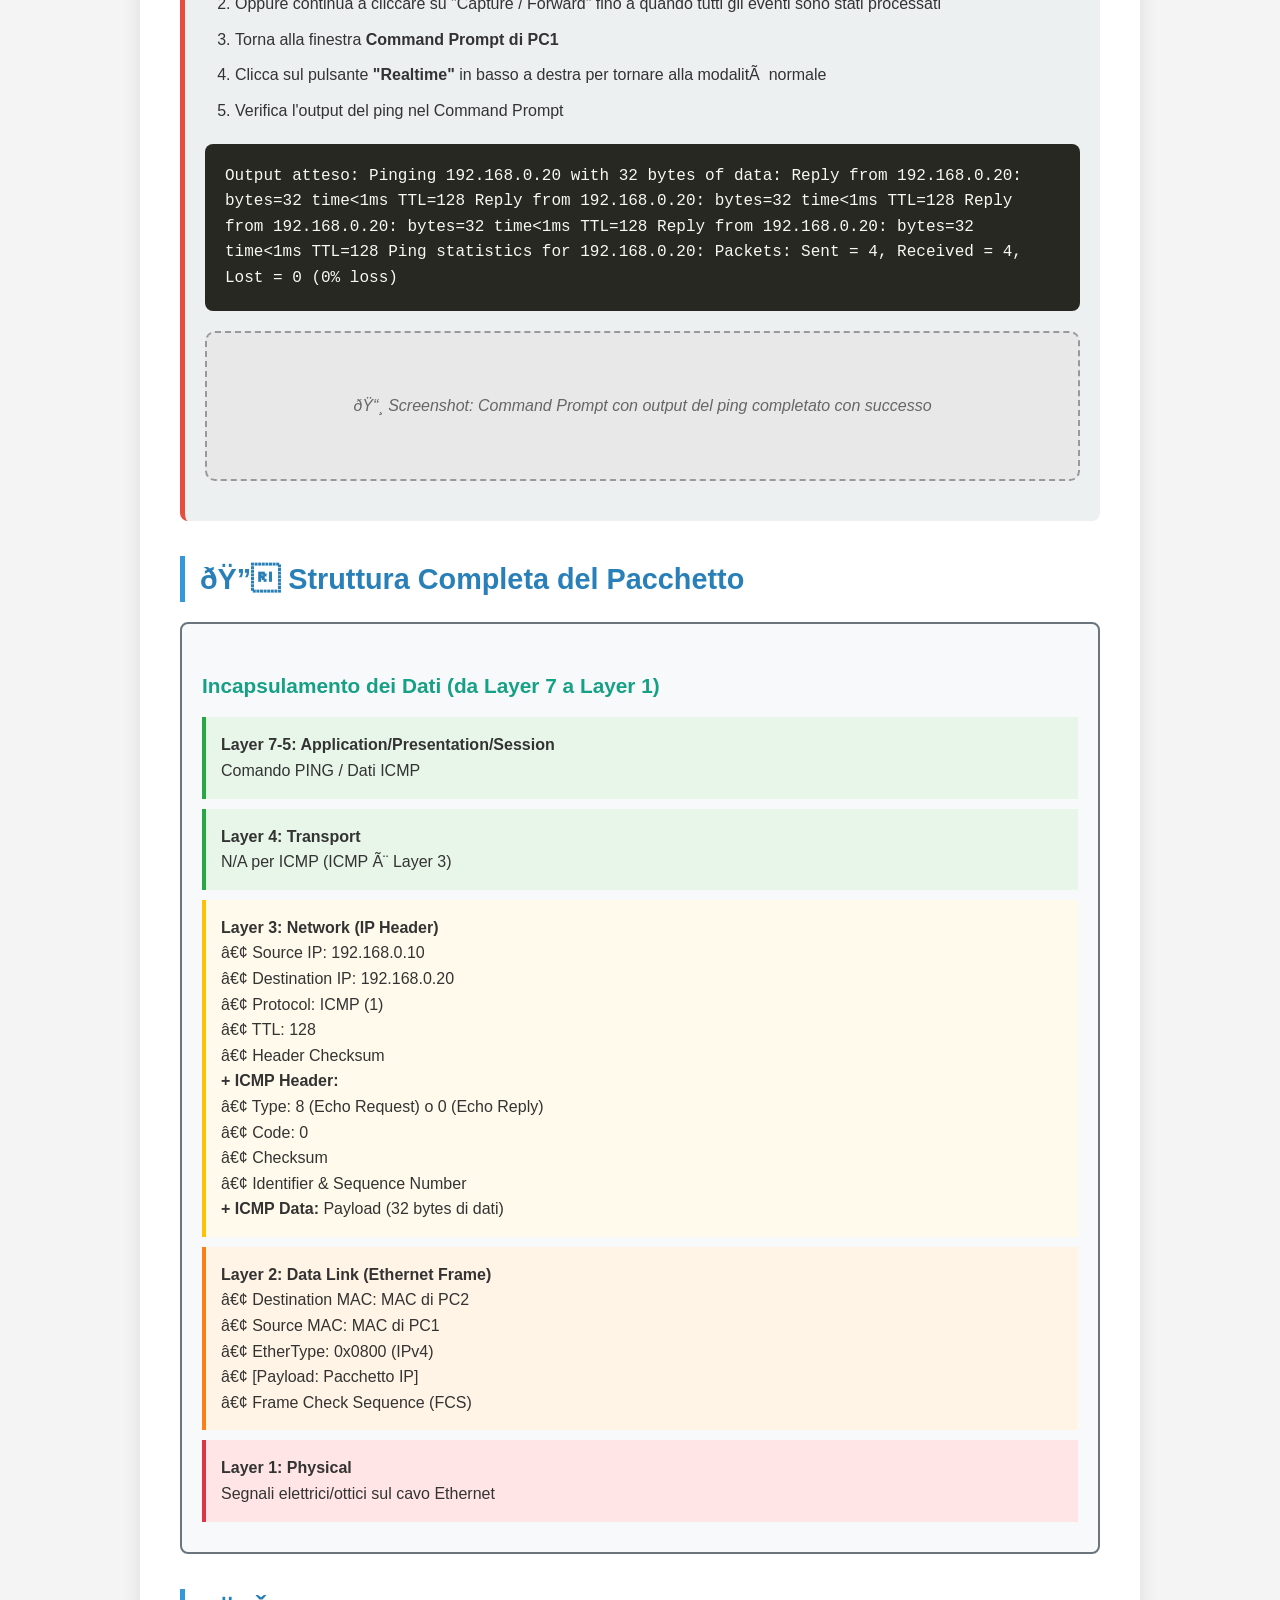
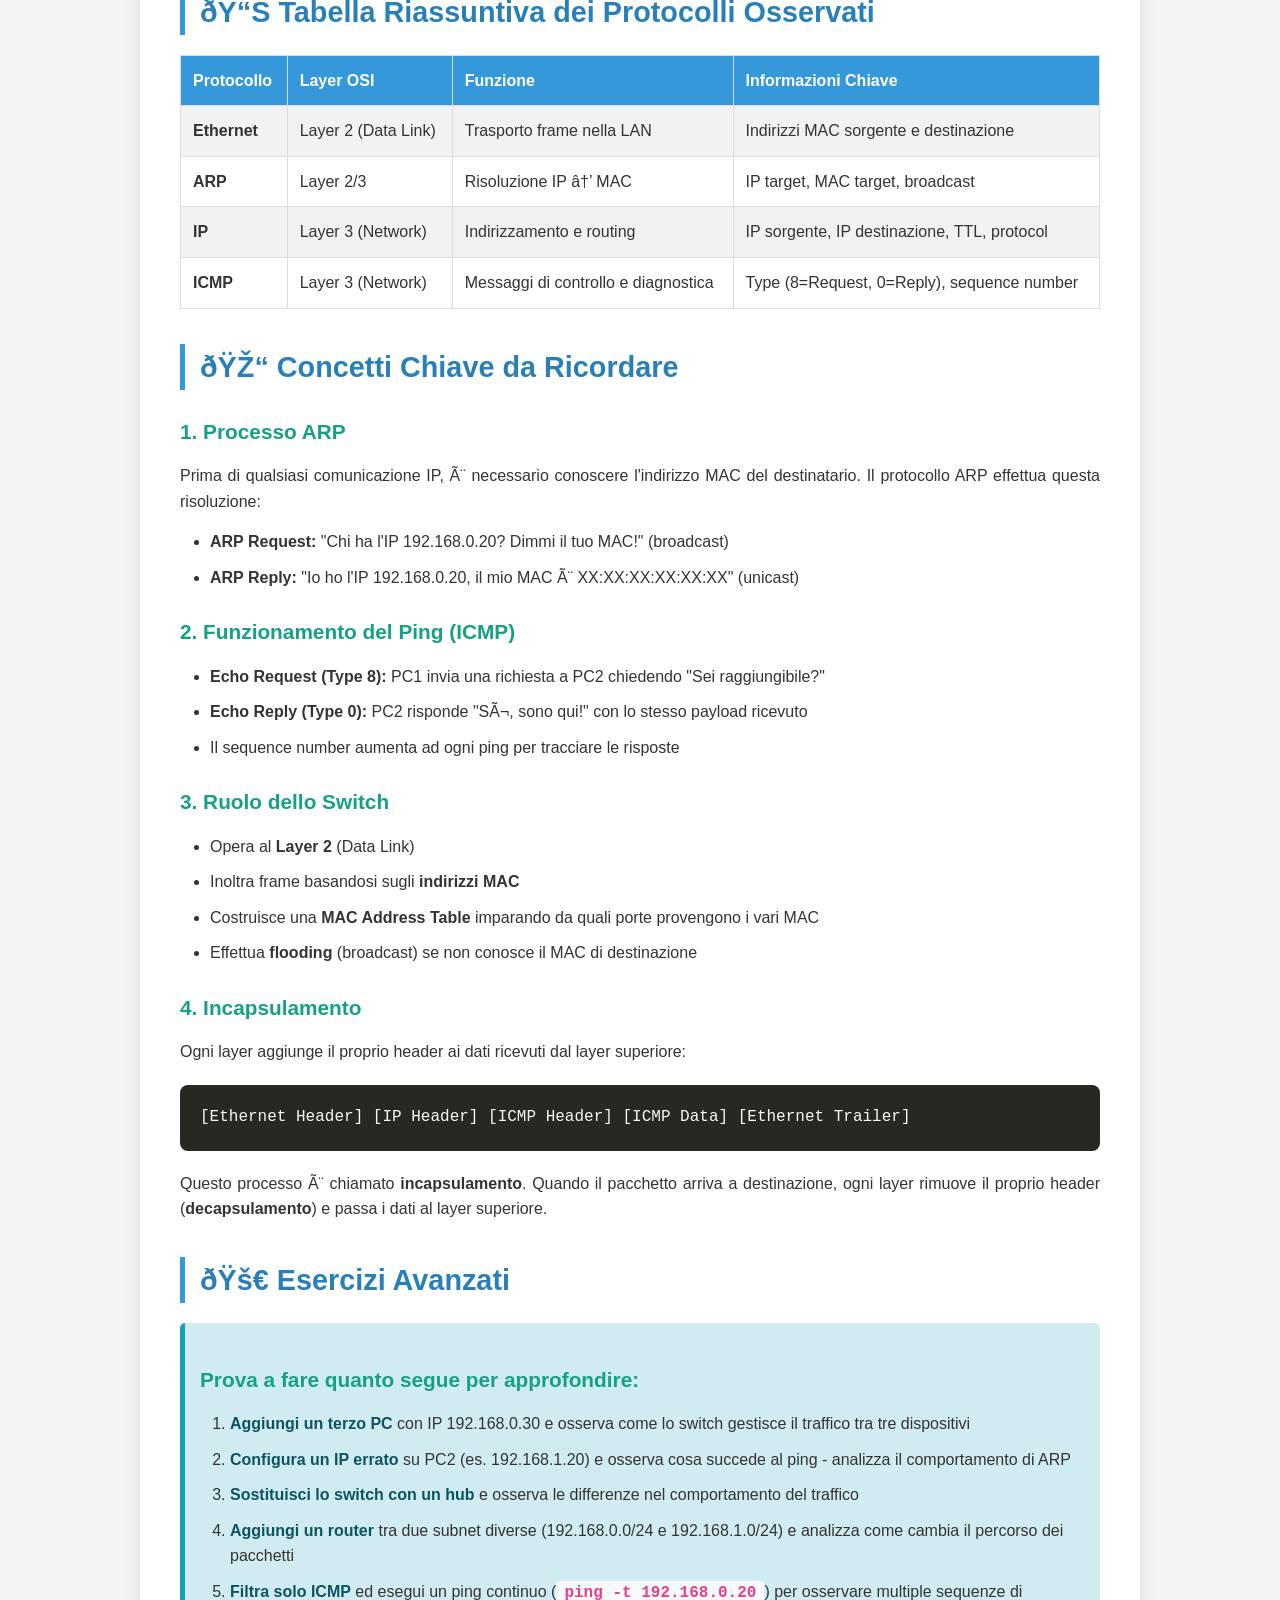
==== commit 0f6239aa: "passo 11 -Fatto lo stesso procedimento dei due punti precedenti, aperto il PDU information -Controll" ====
--- a/tutorial_packet_tracer.html
+++ b/tutorial_packet_tracer.html
@@ -416,7 +416,7 @@
             </div>
             
             <div class="screenshot-placeholder">
-                ðŸ“¸ Screenshot: PDU Information di un pacchetto ARP Request
+                <img src="ARP Request.png" alt="Dettagli del pacchetto ARP Request">
             </div>
         </div>
 
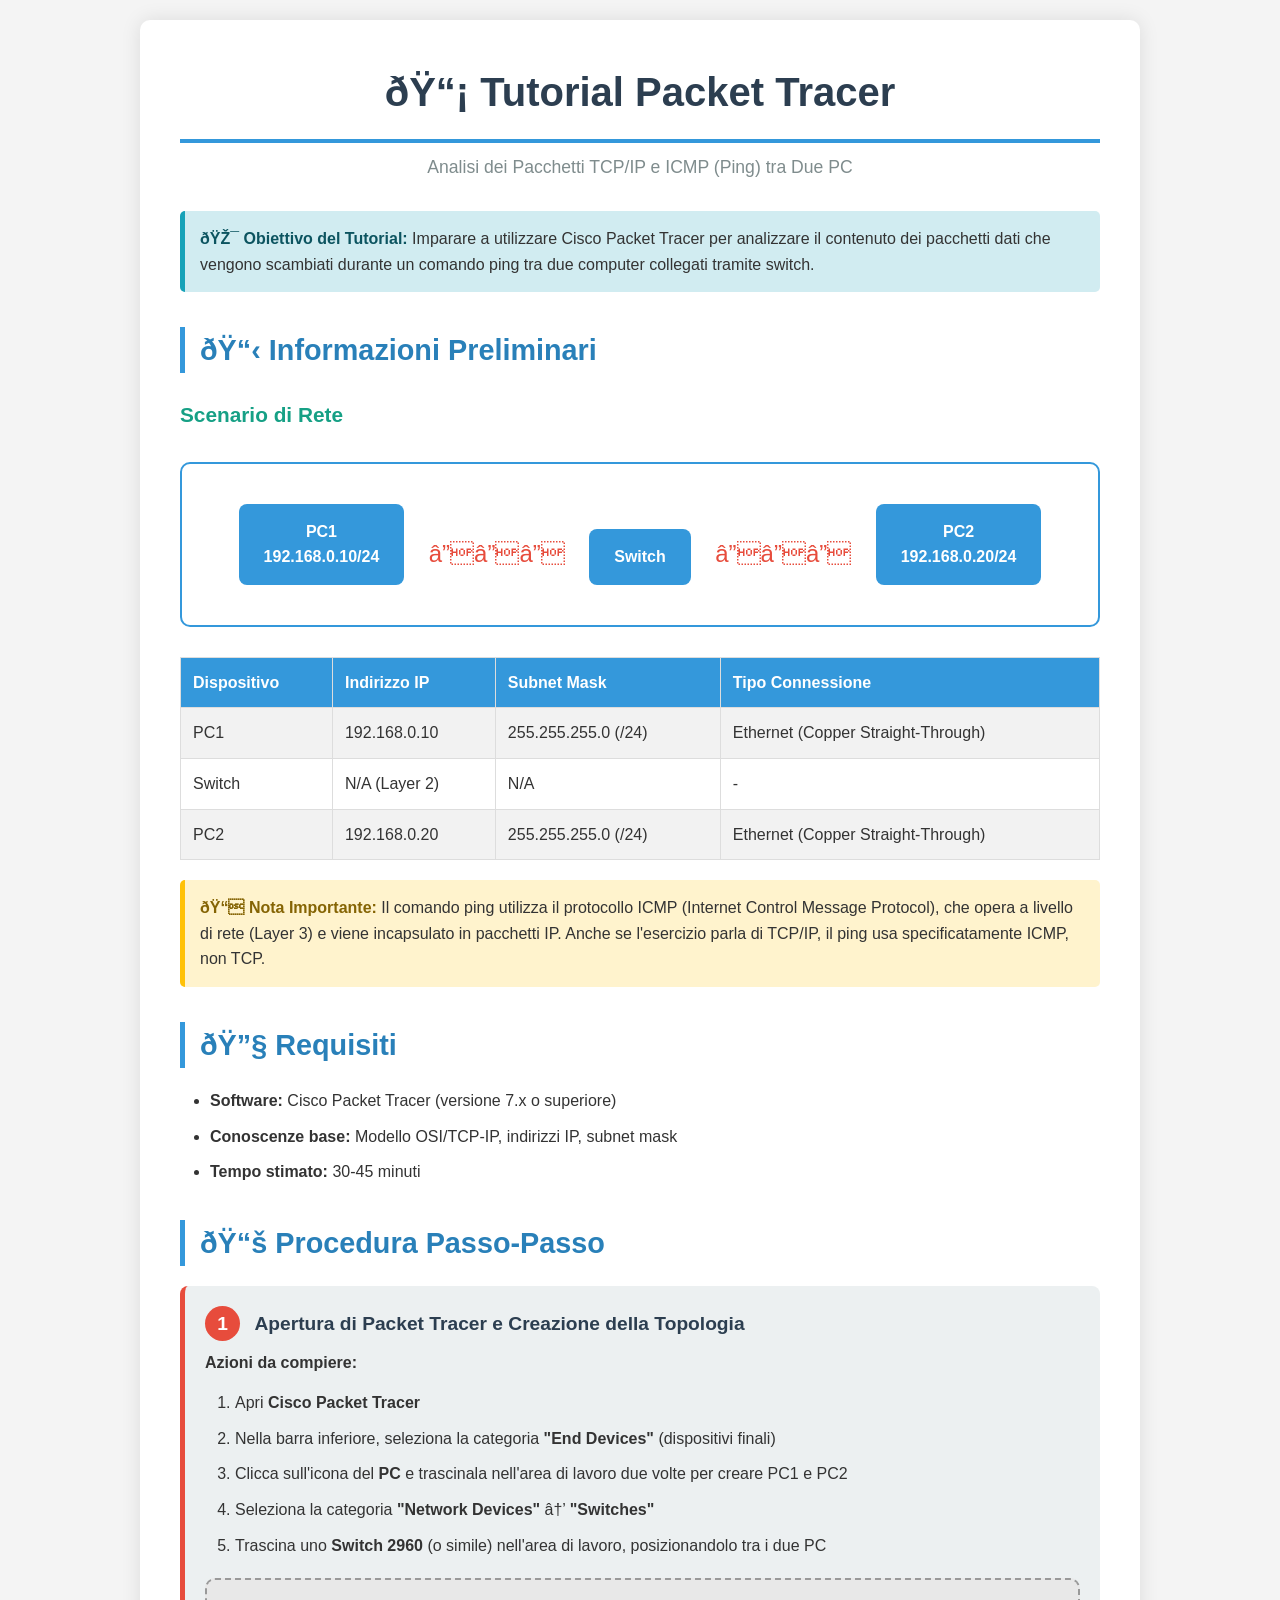
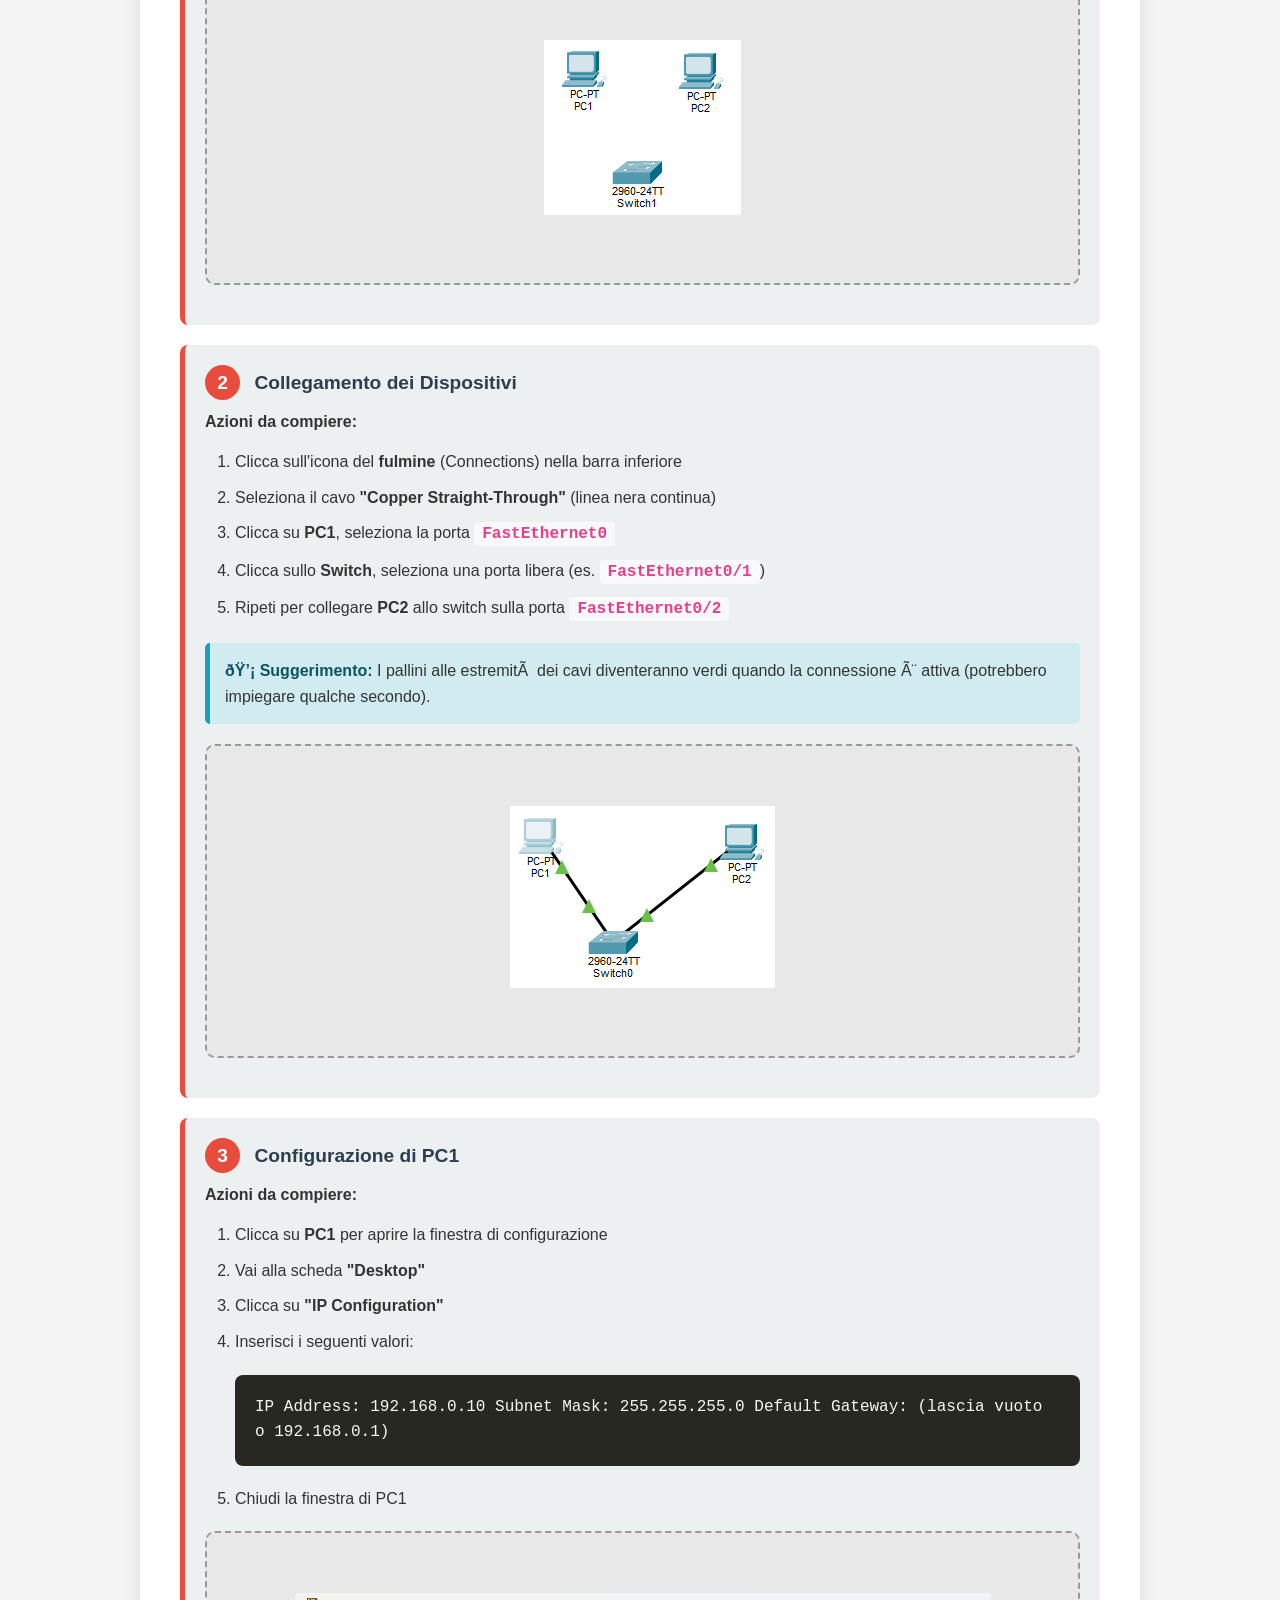
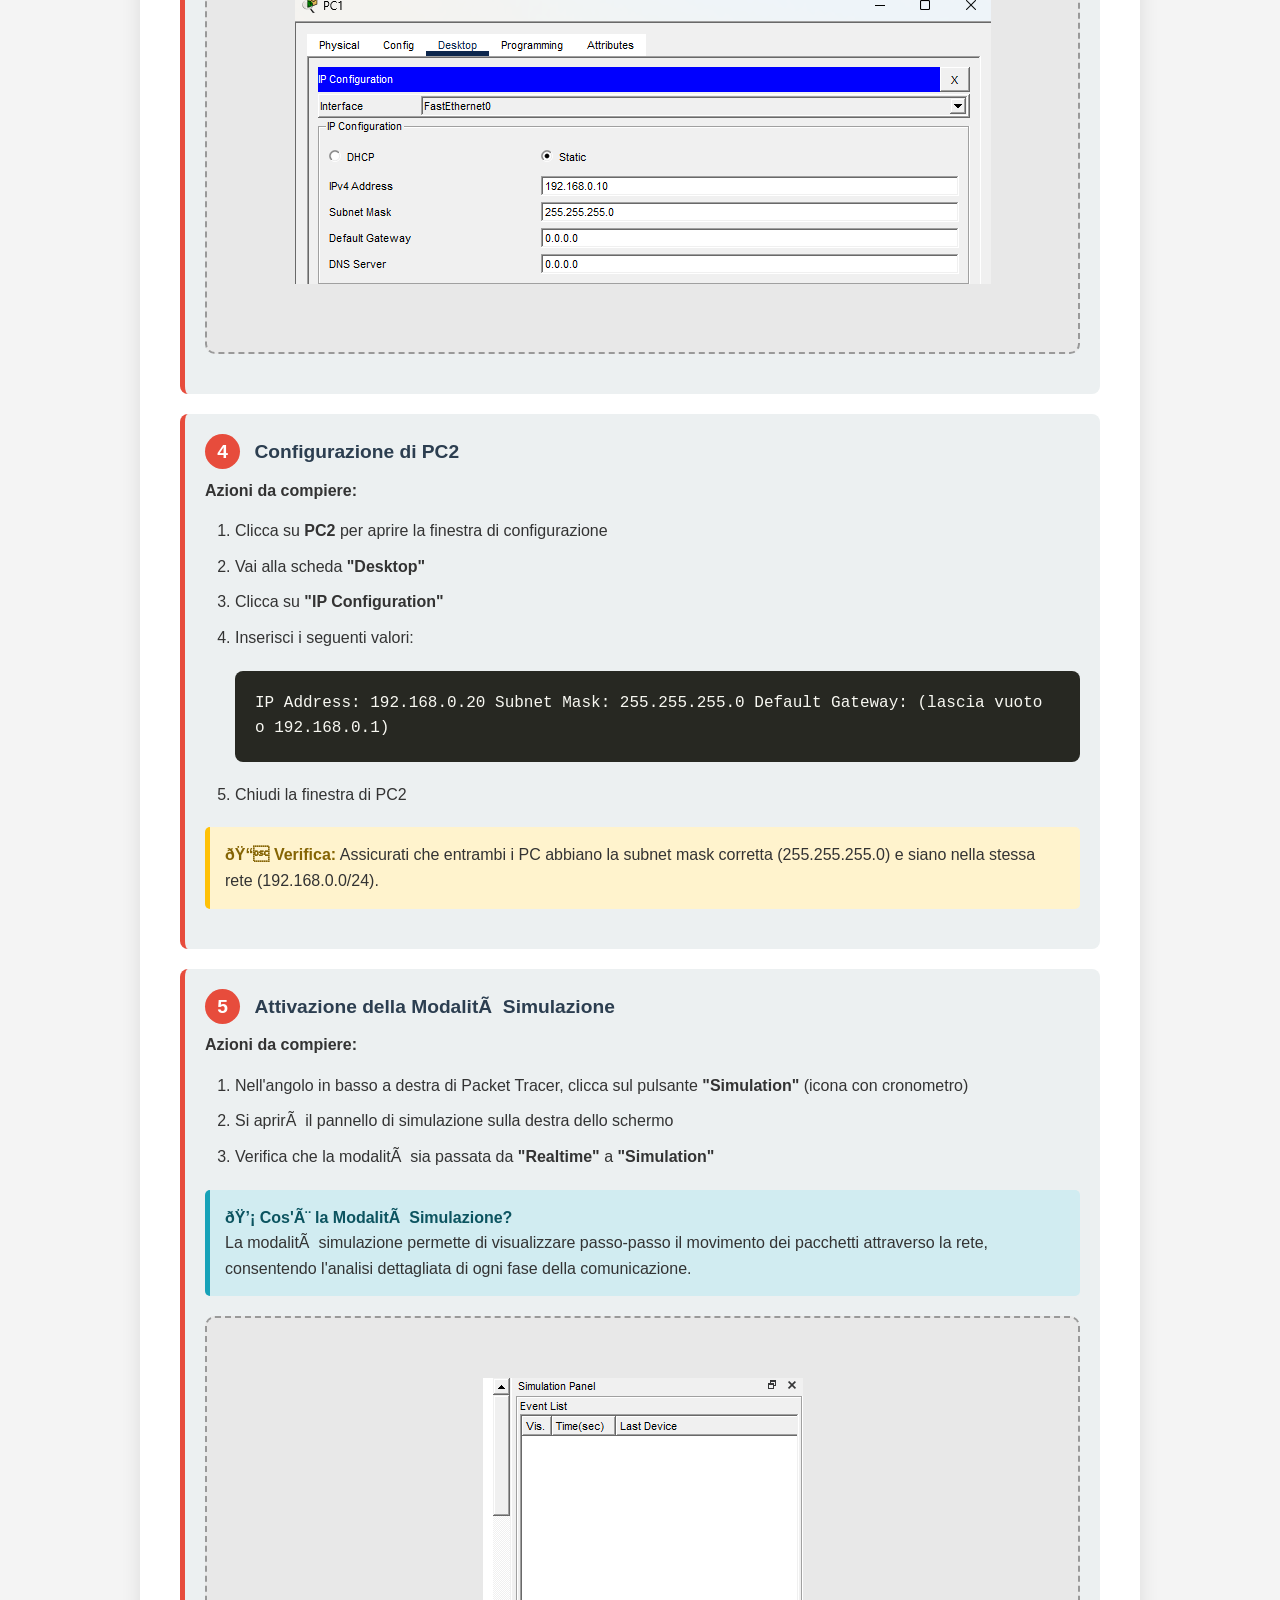
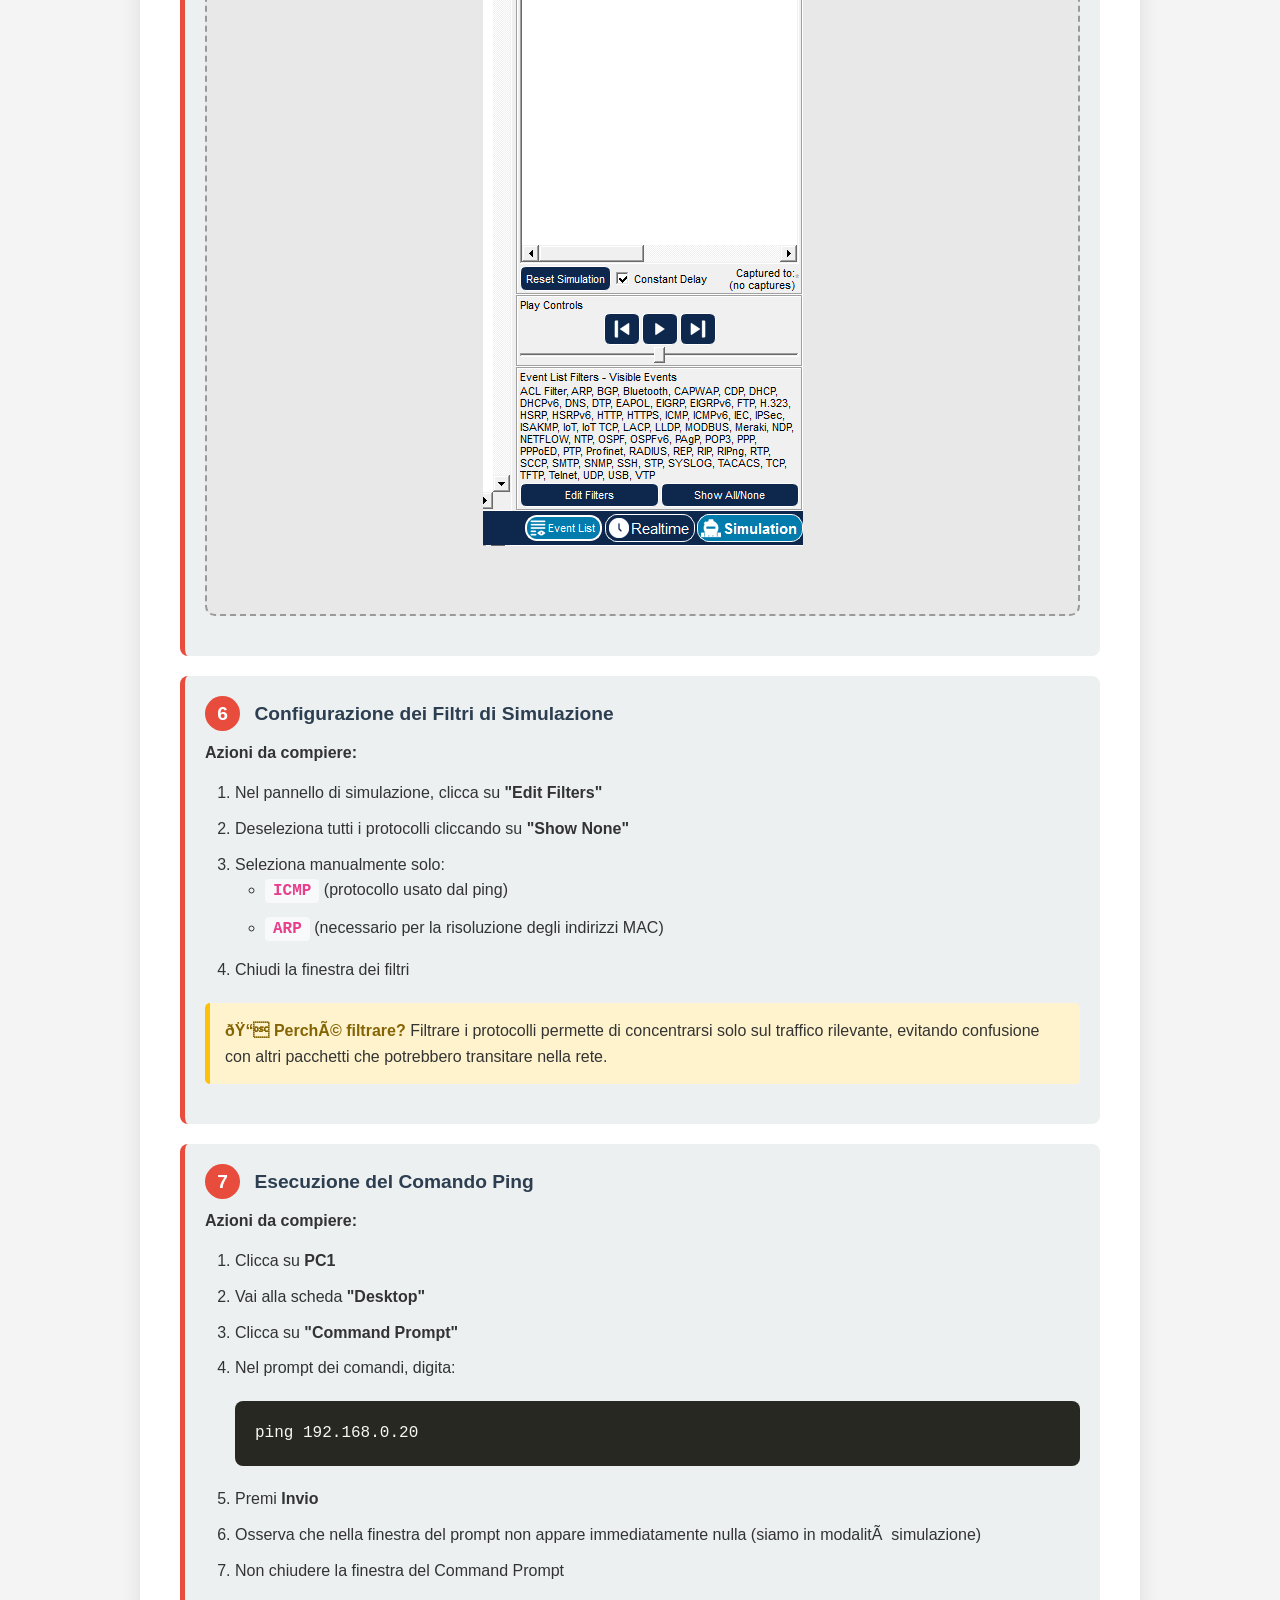
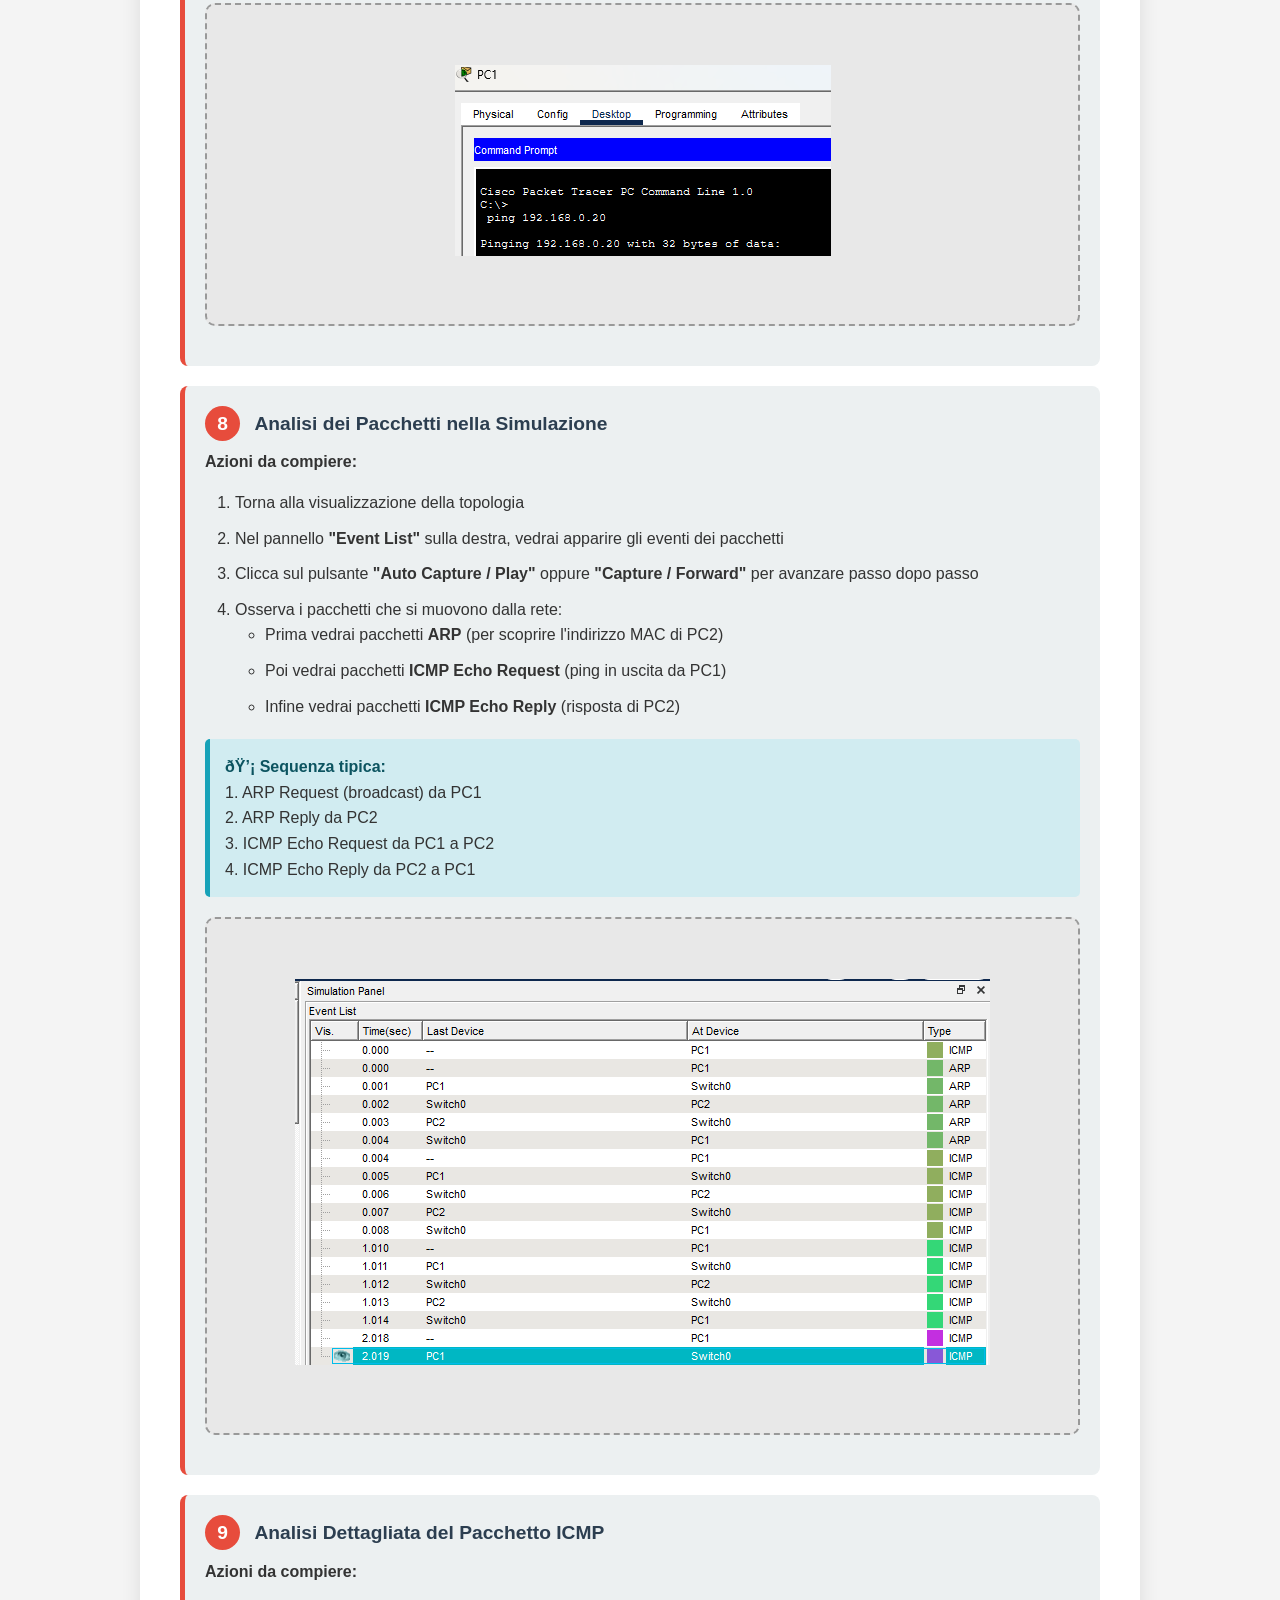
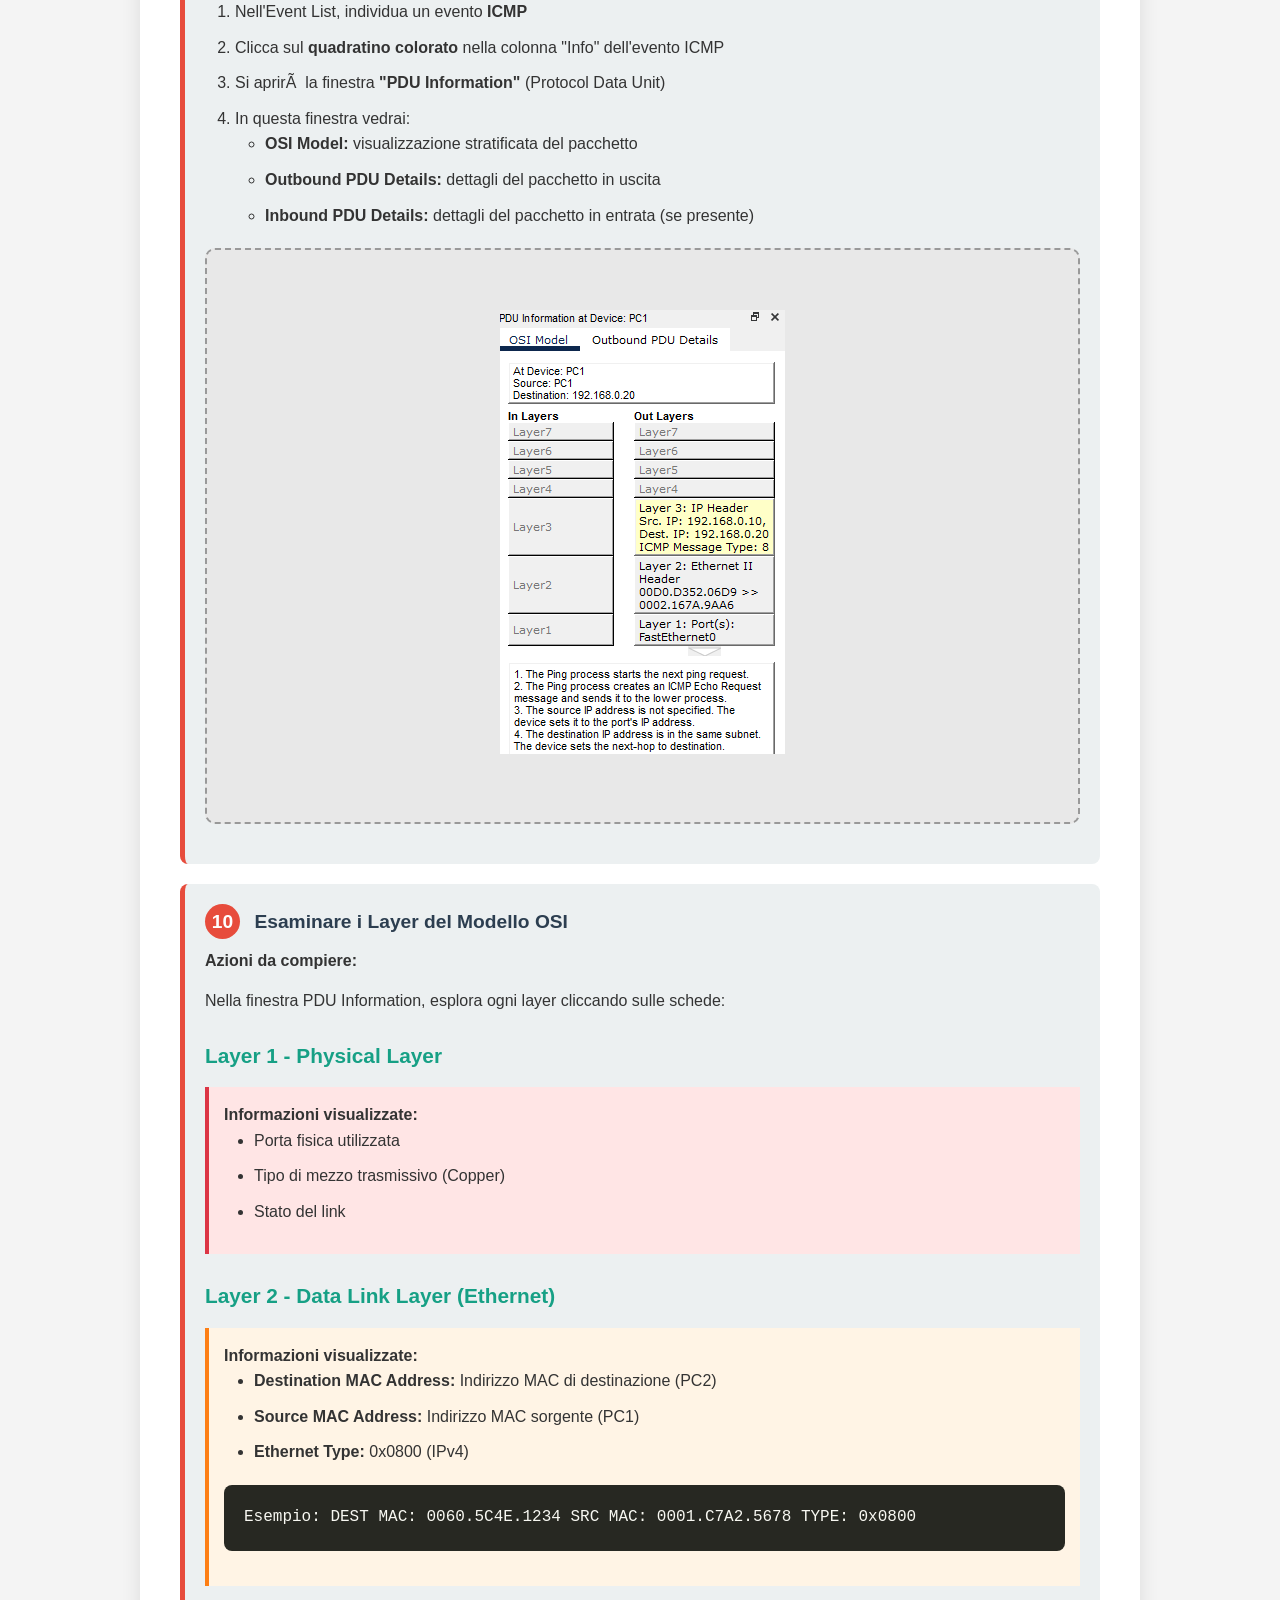
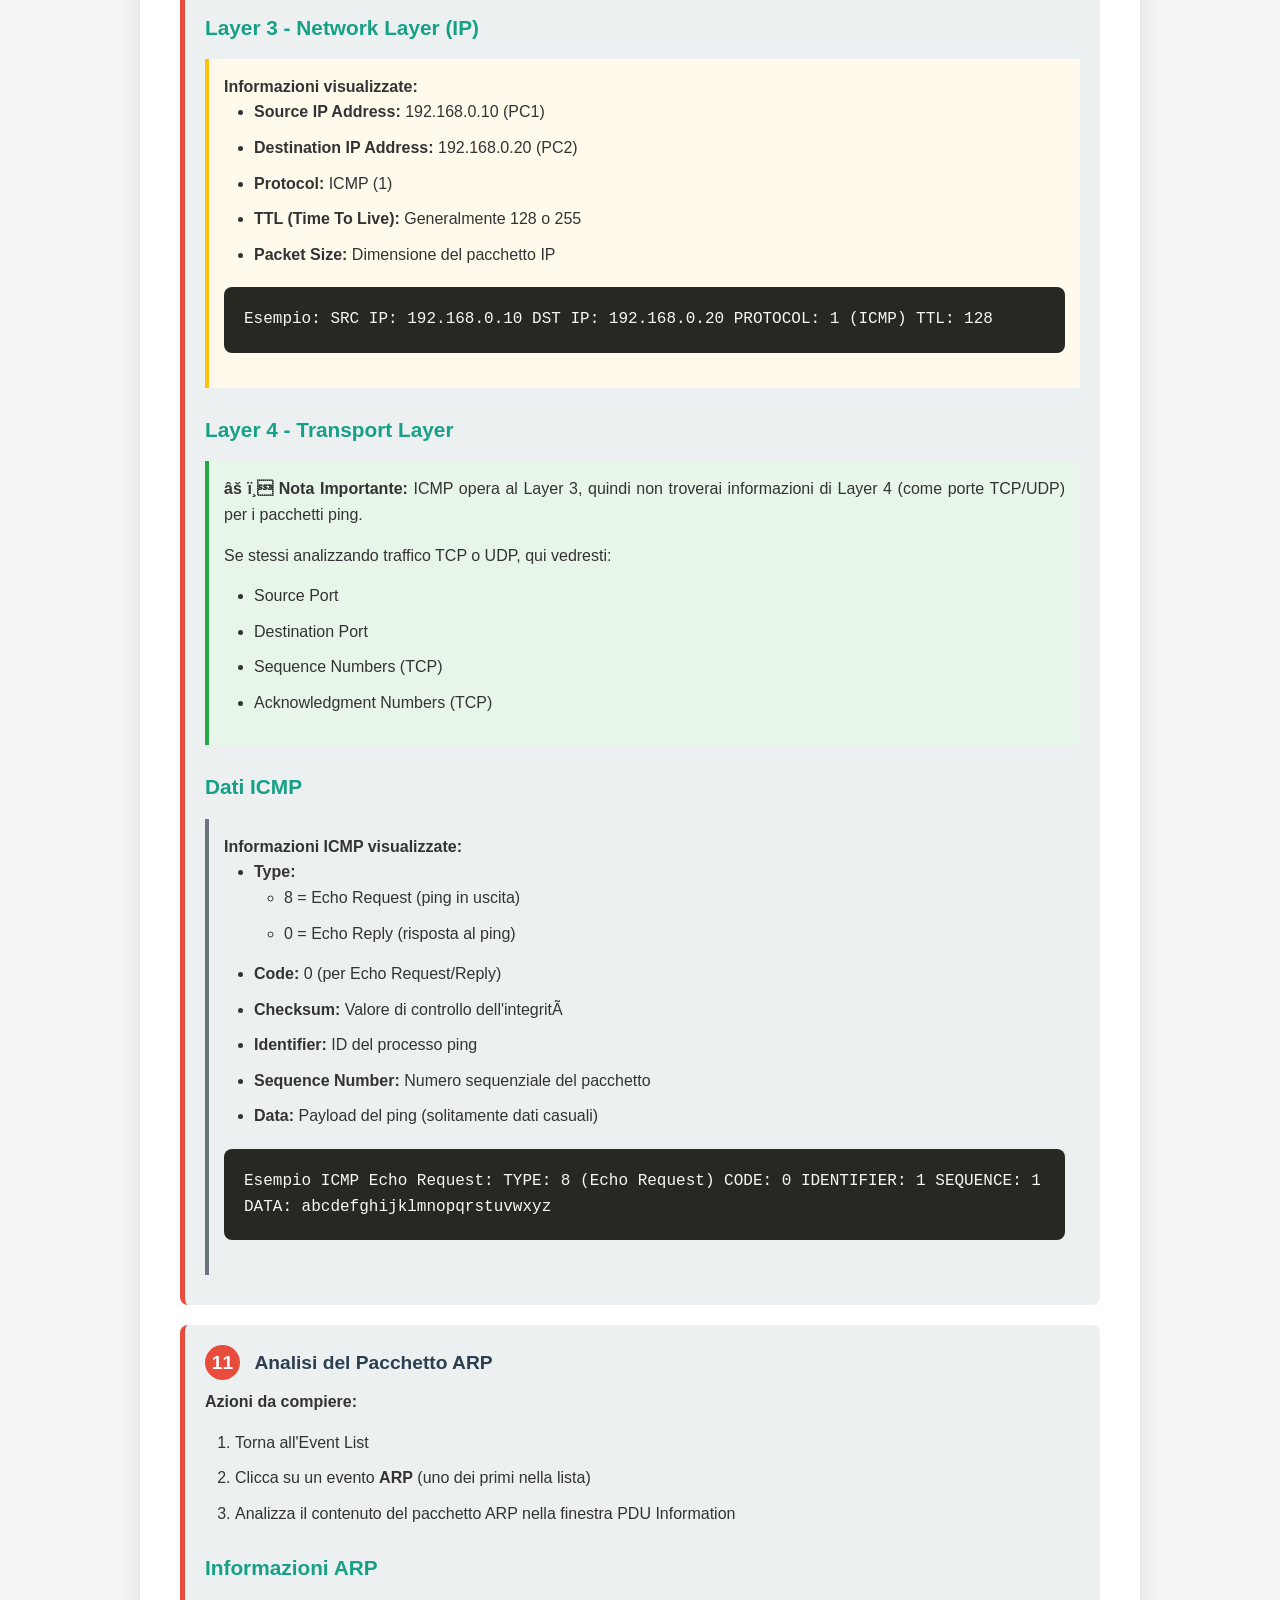
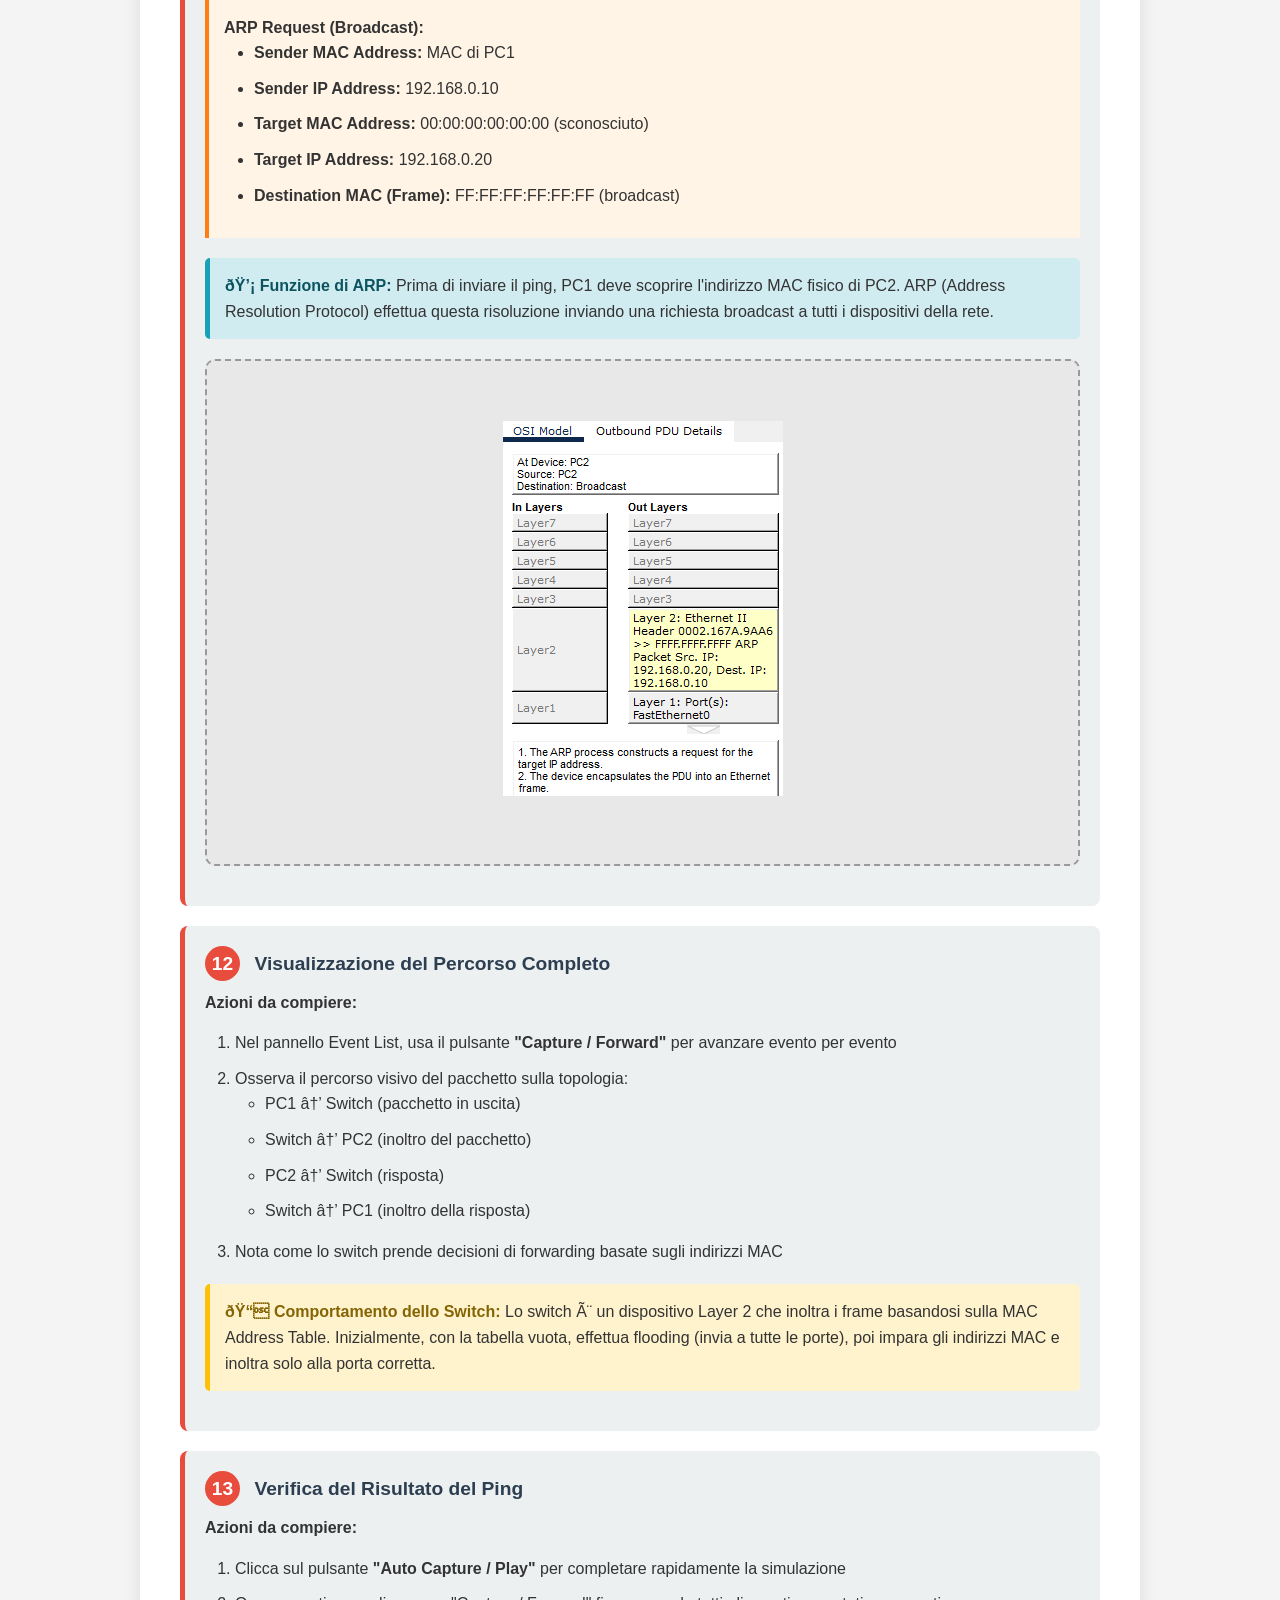
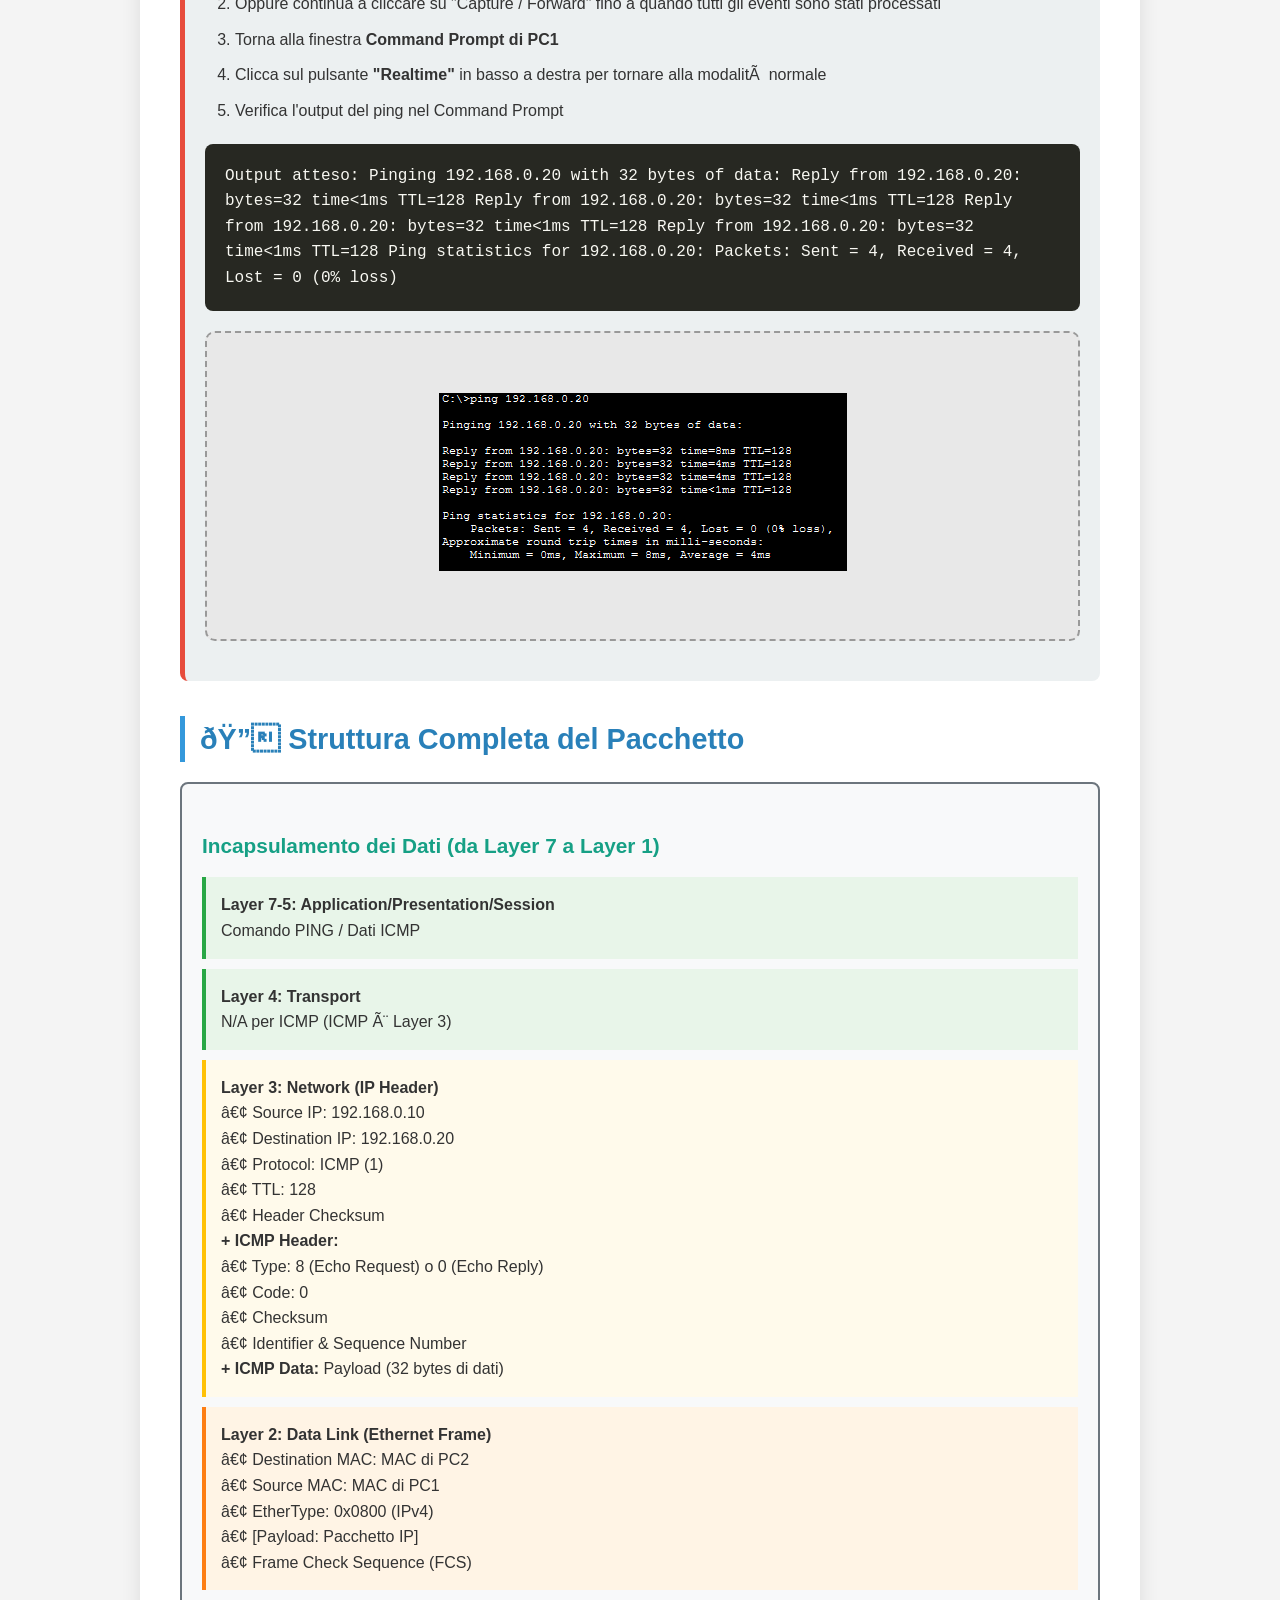
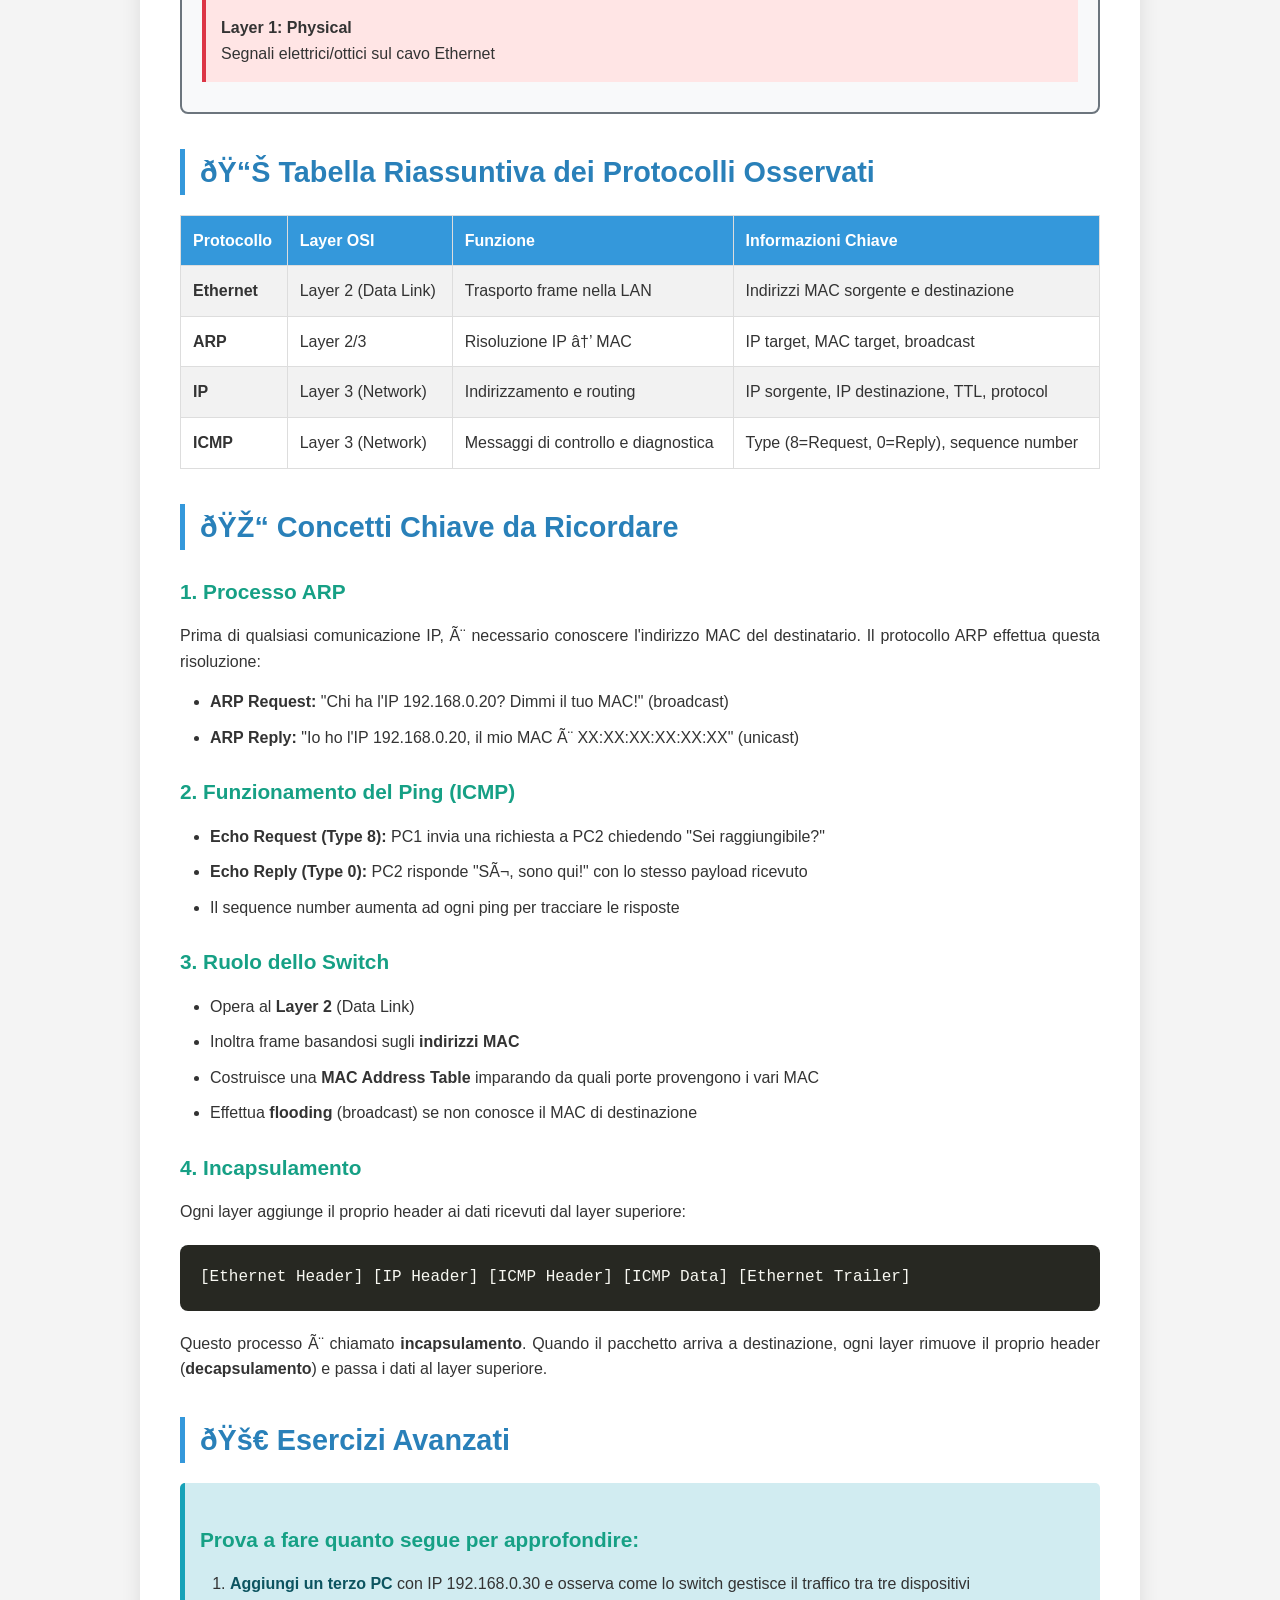
==== commit a93919ad: "passo 13 -Aspettato che tutti i pacchetti sono stati mandati e ricevuti con successo -Ritornato su r" ====
--- a/tutorial_packet_tracer.html
+++ b/tutorial_packet_tracer.html
@@ -474,7 +474,7 @@
             </div>
             
             <div class="screenshot-placeholder">
-                ðŸ“¸ Screenshot: Command Prompt con output del ping completato con successo
+                <img src="Output ping.png" alt="Output del comando ping con risposta positiva">
             </div>
         </div>
 
